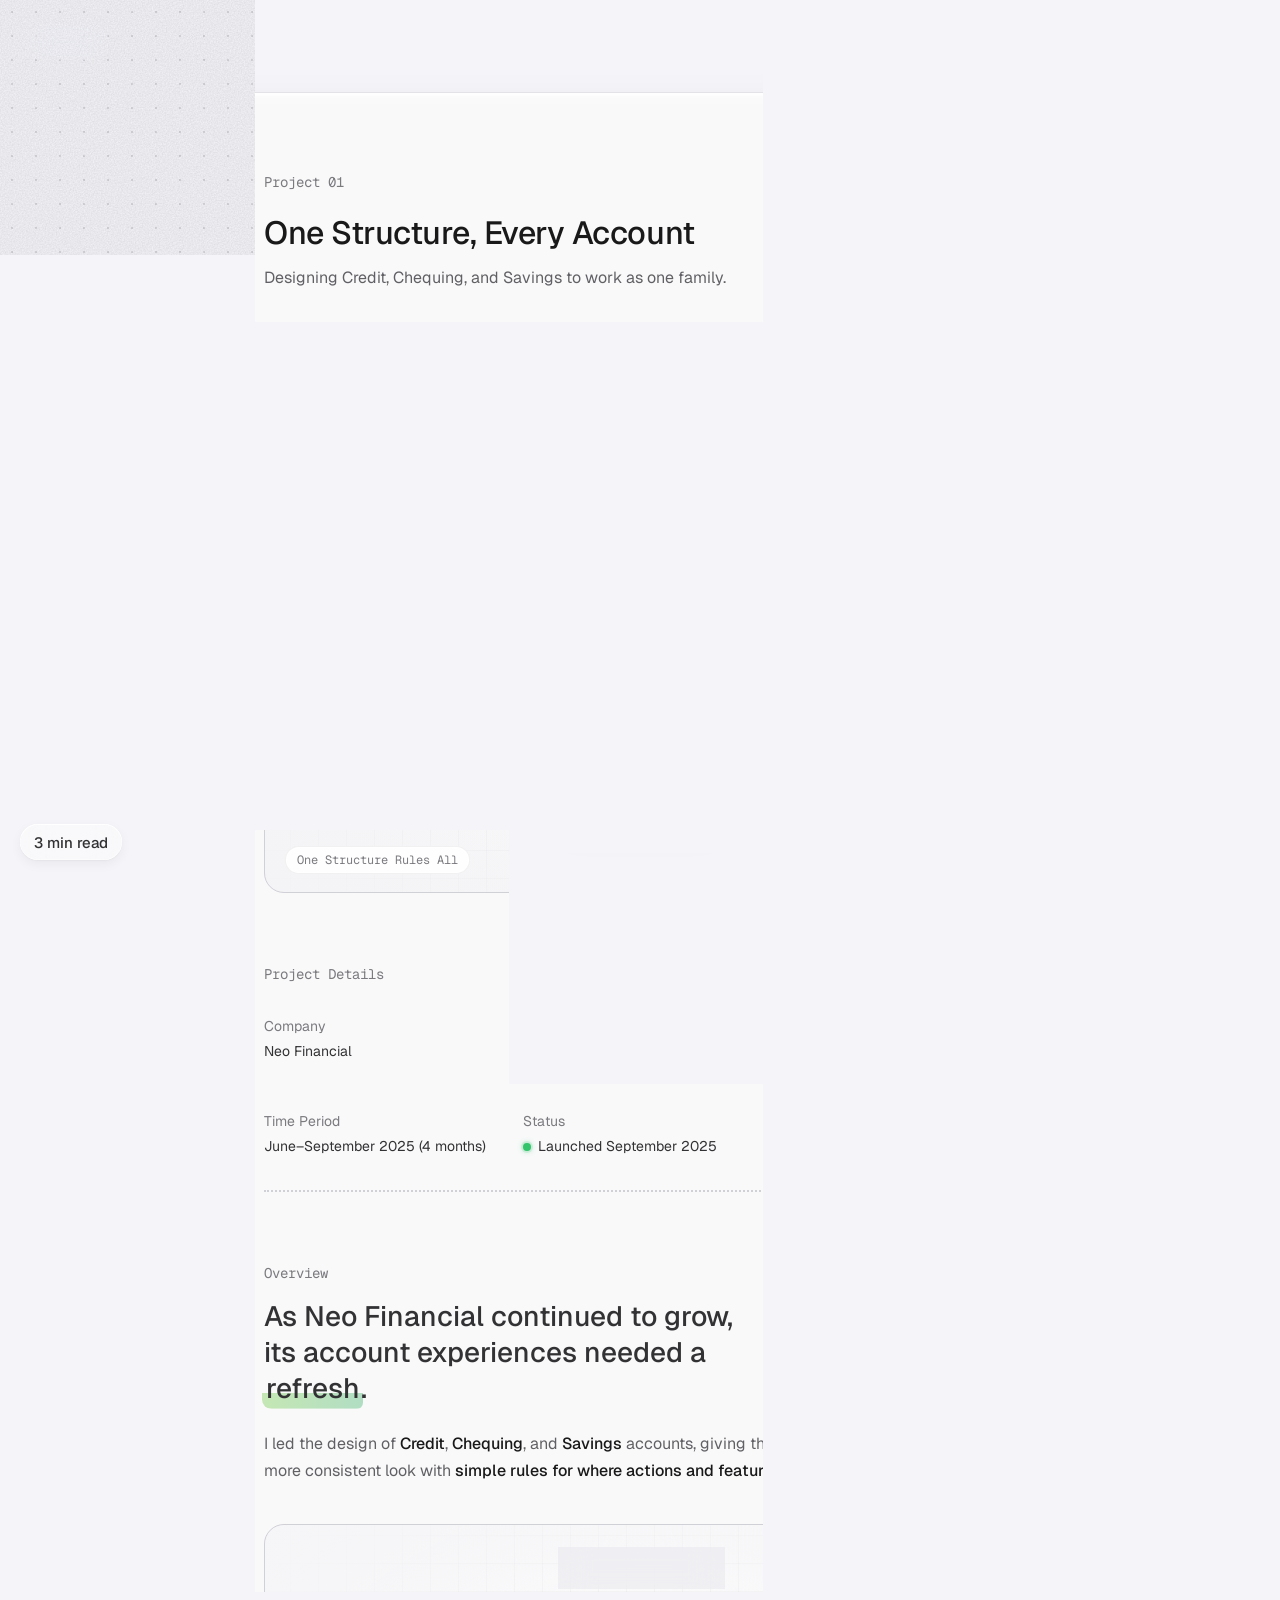
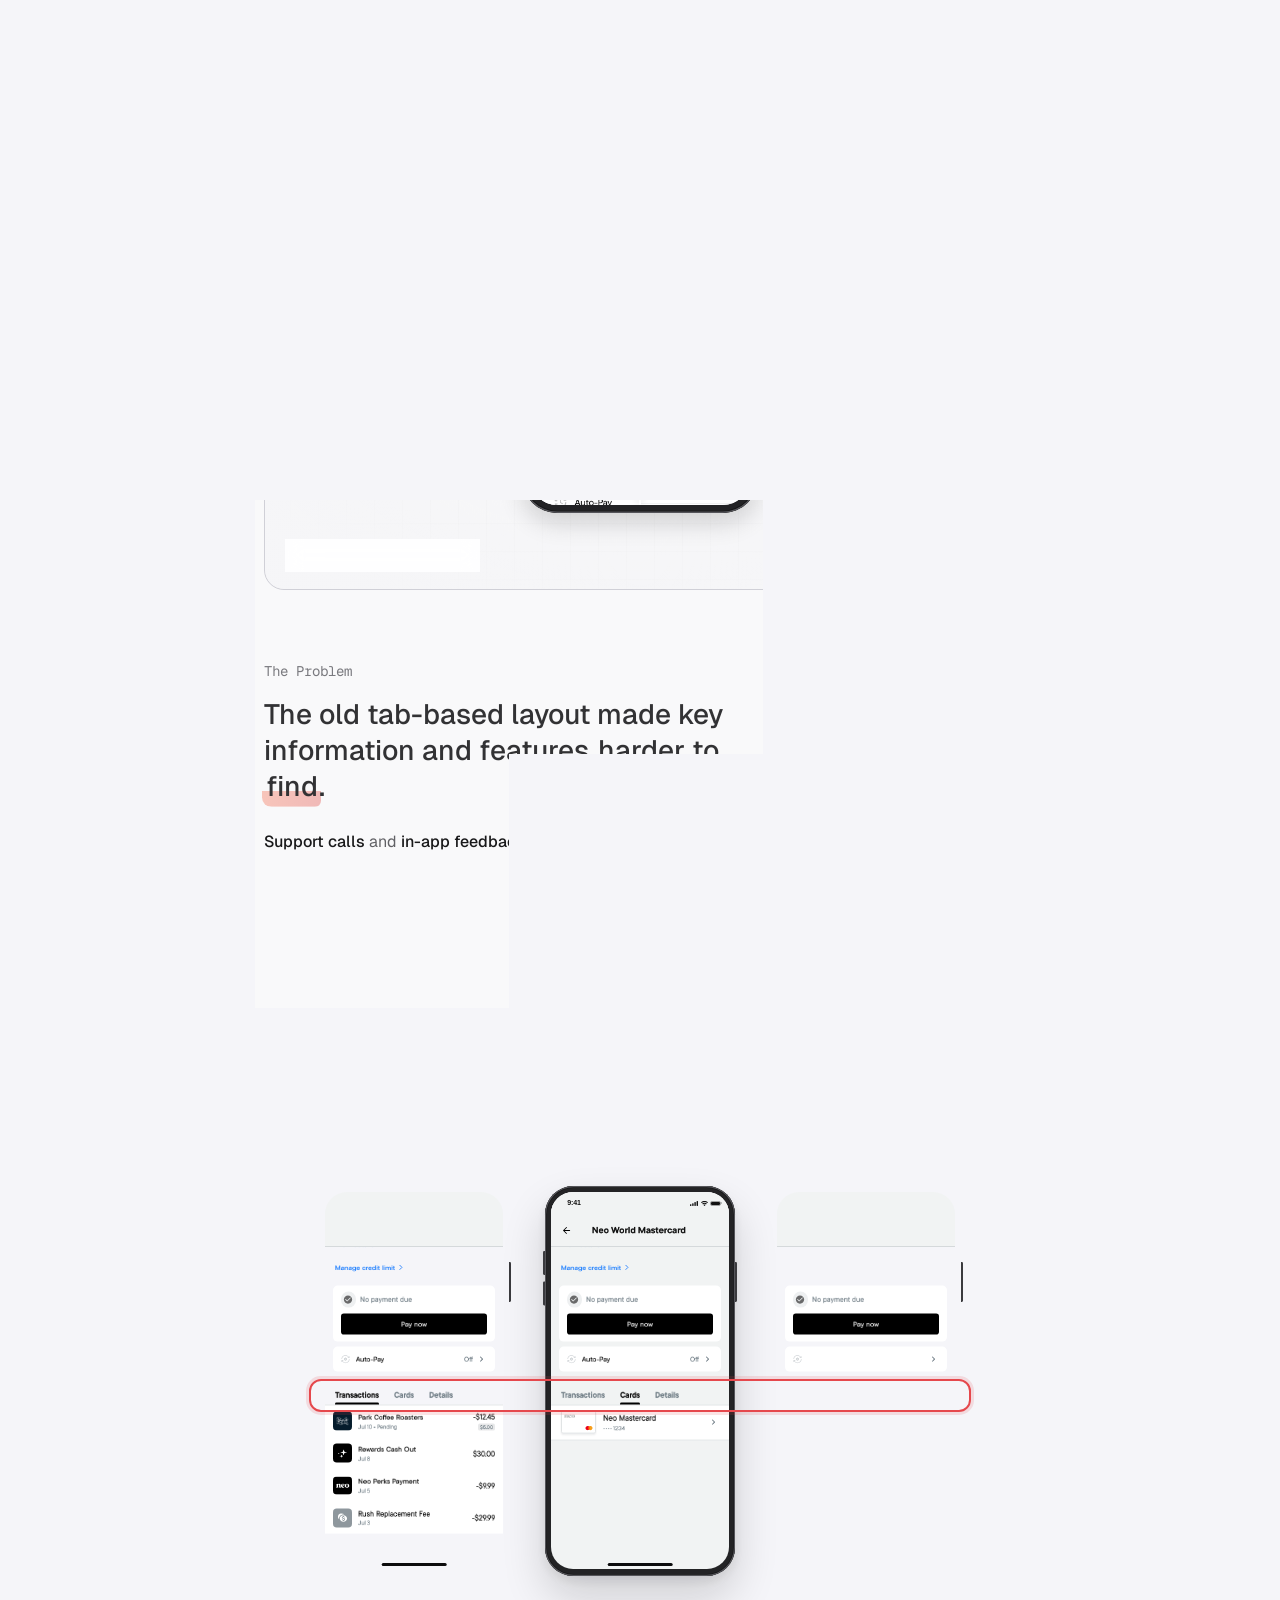
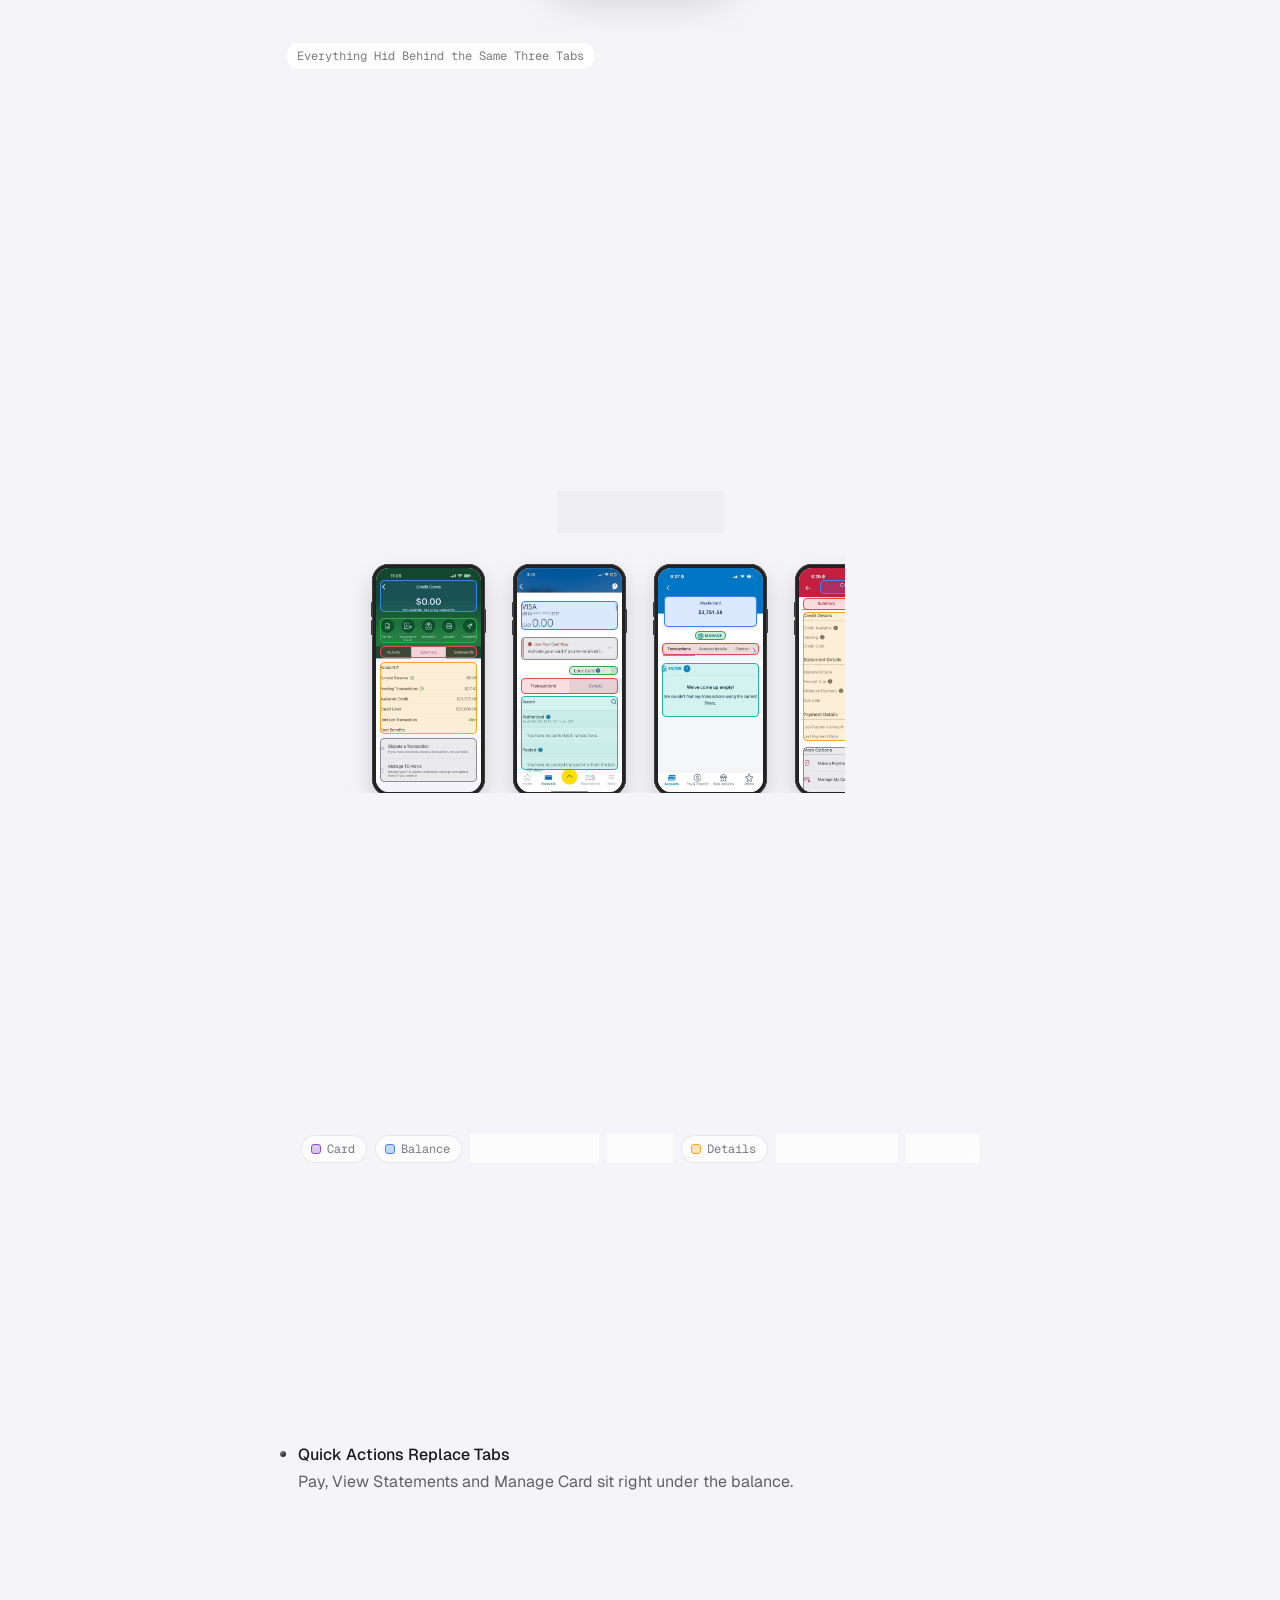
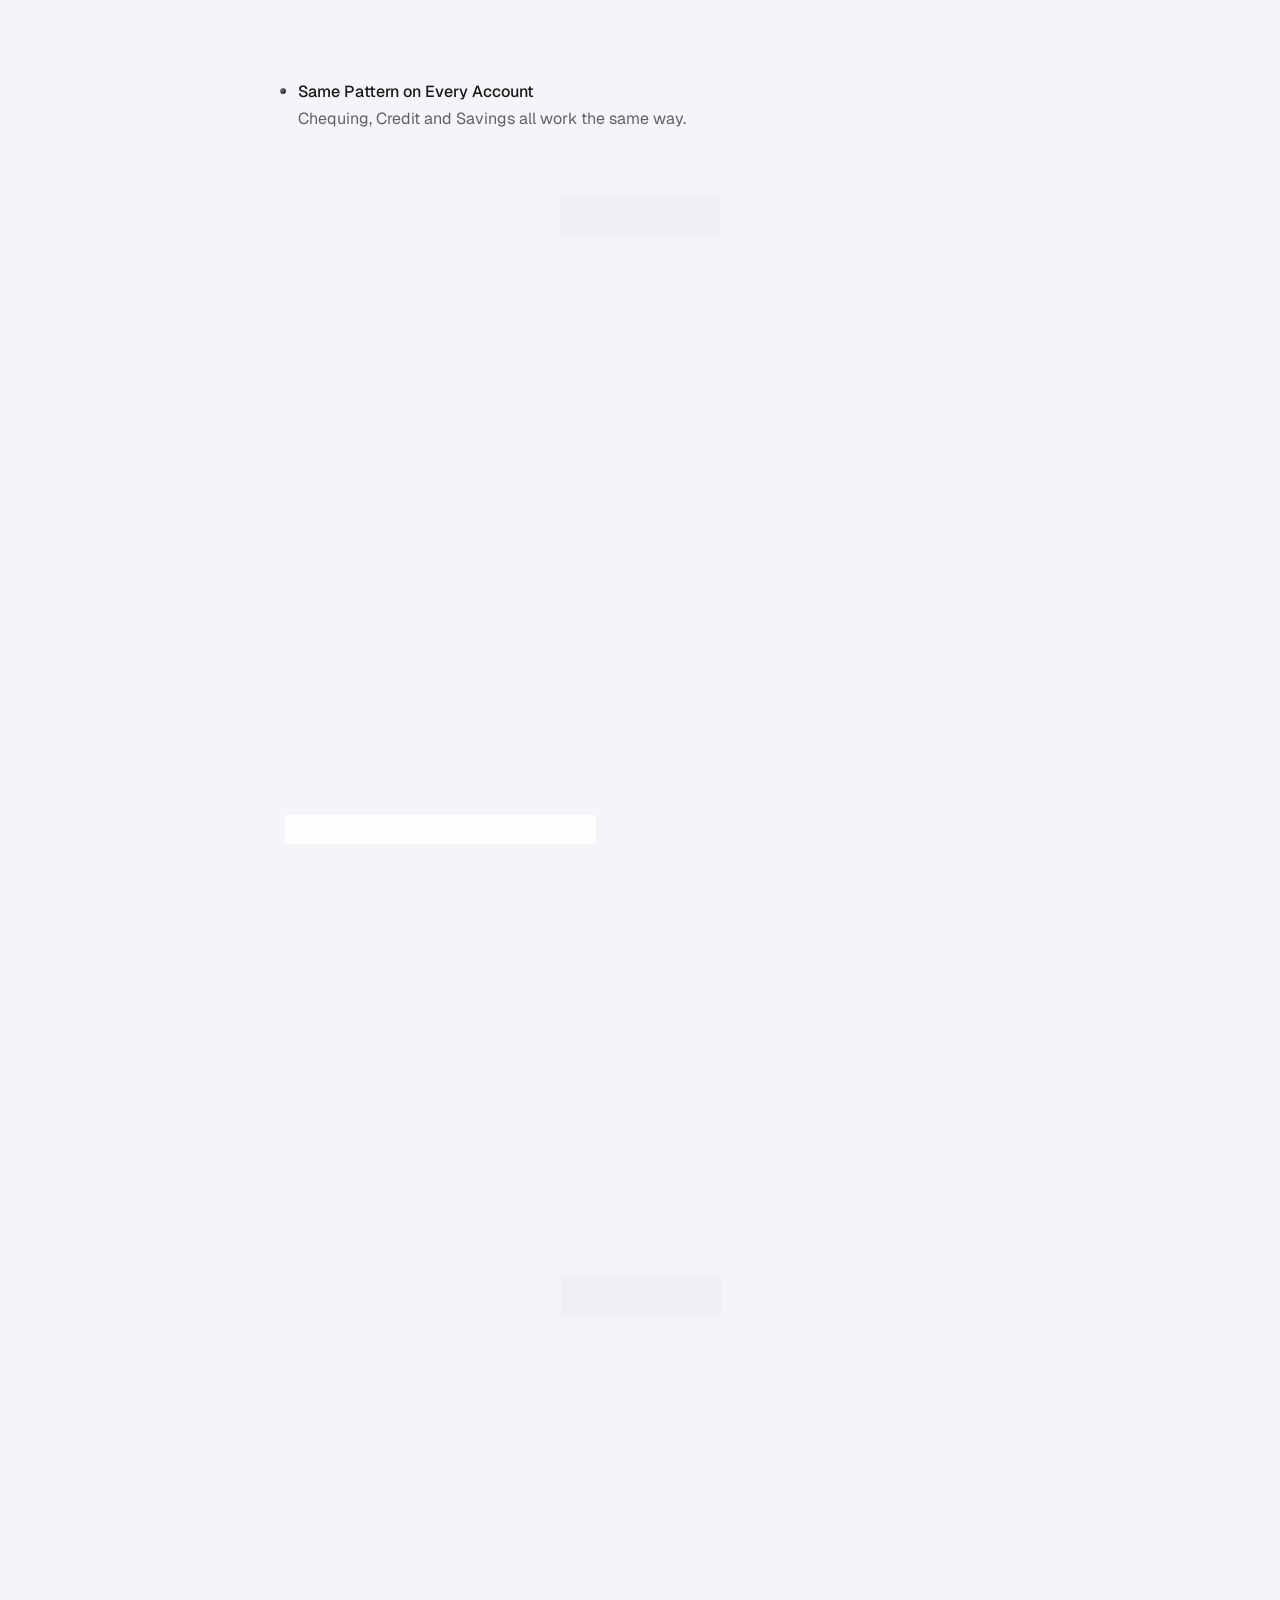
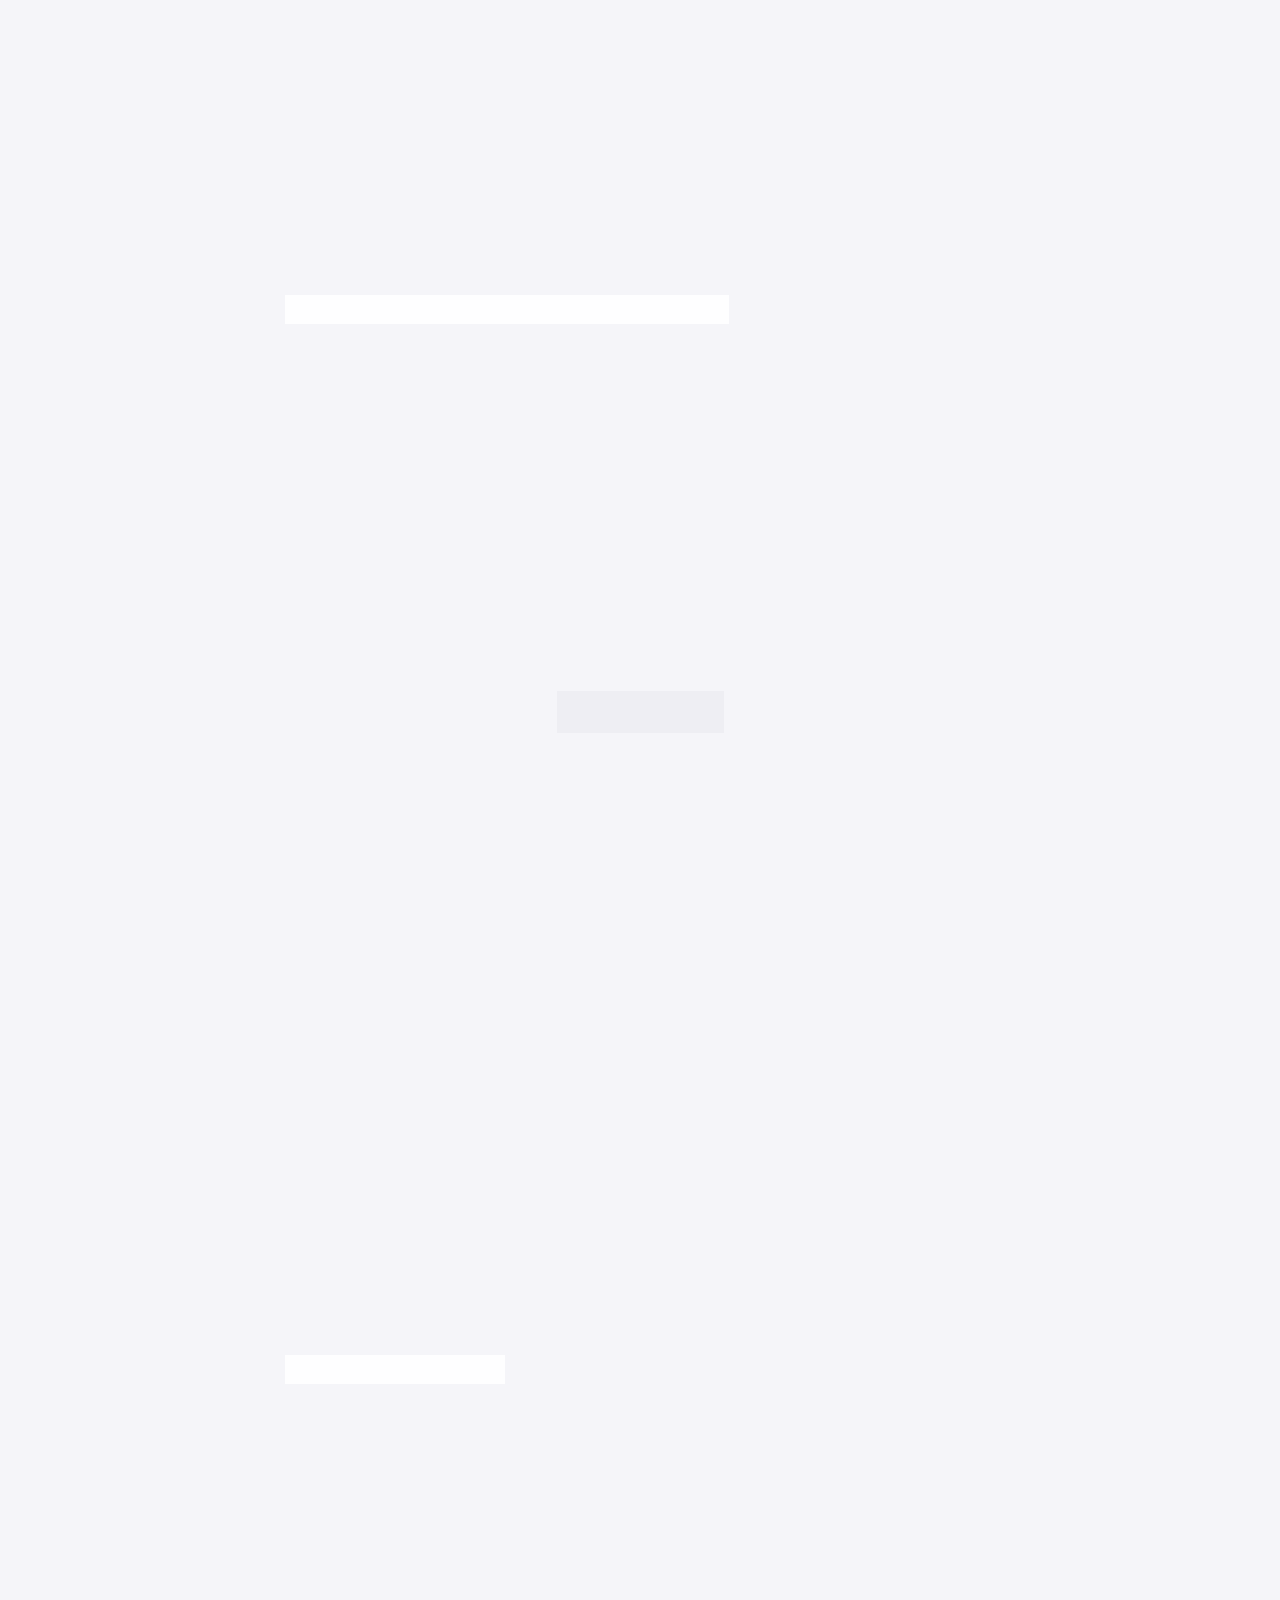
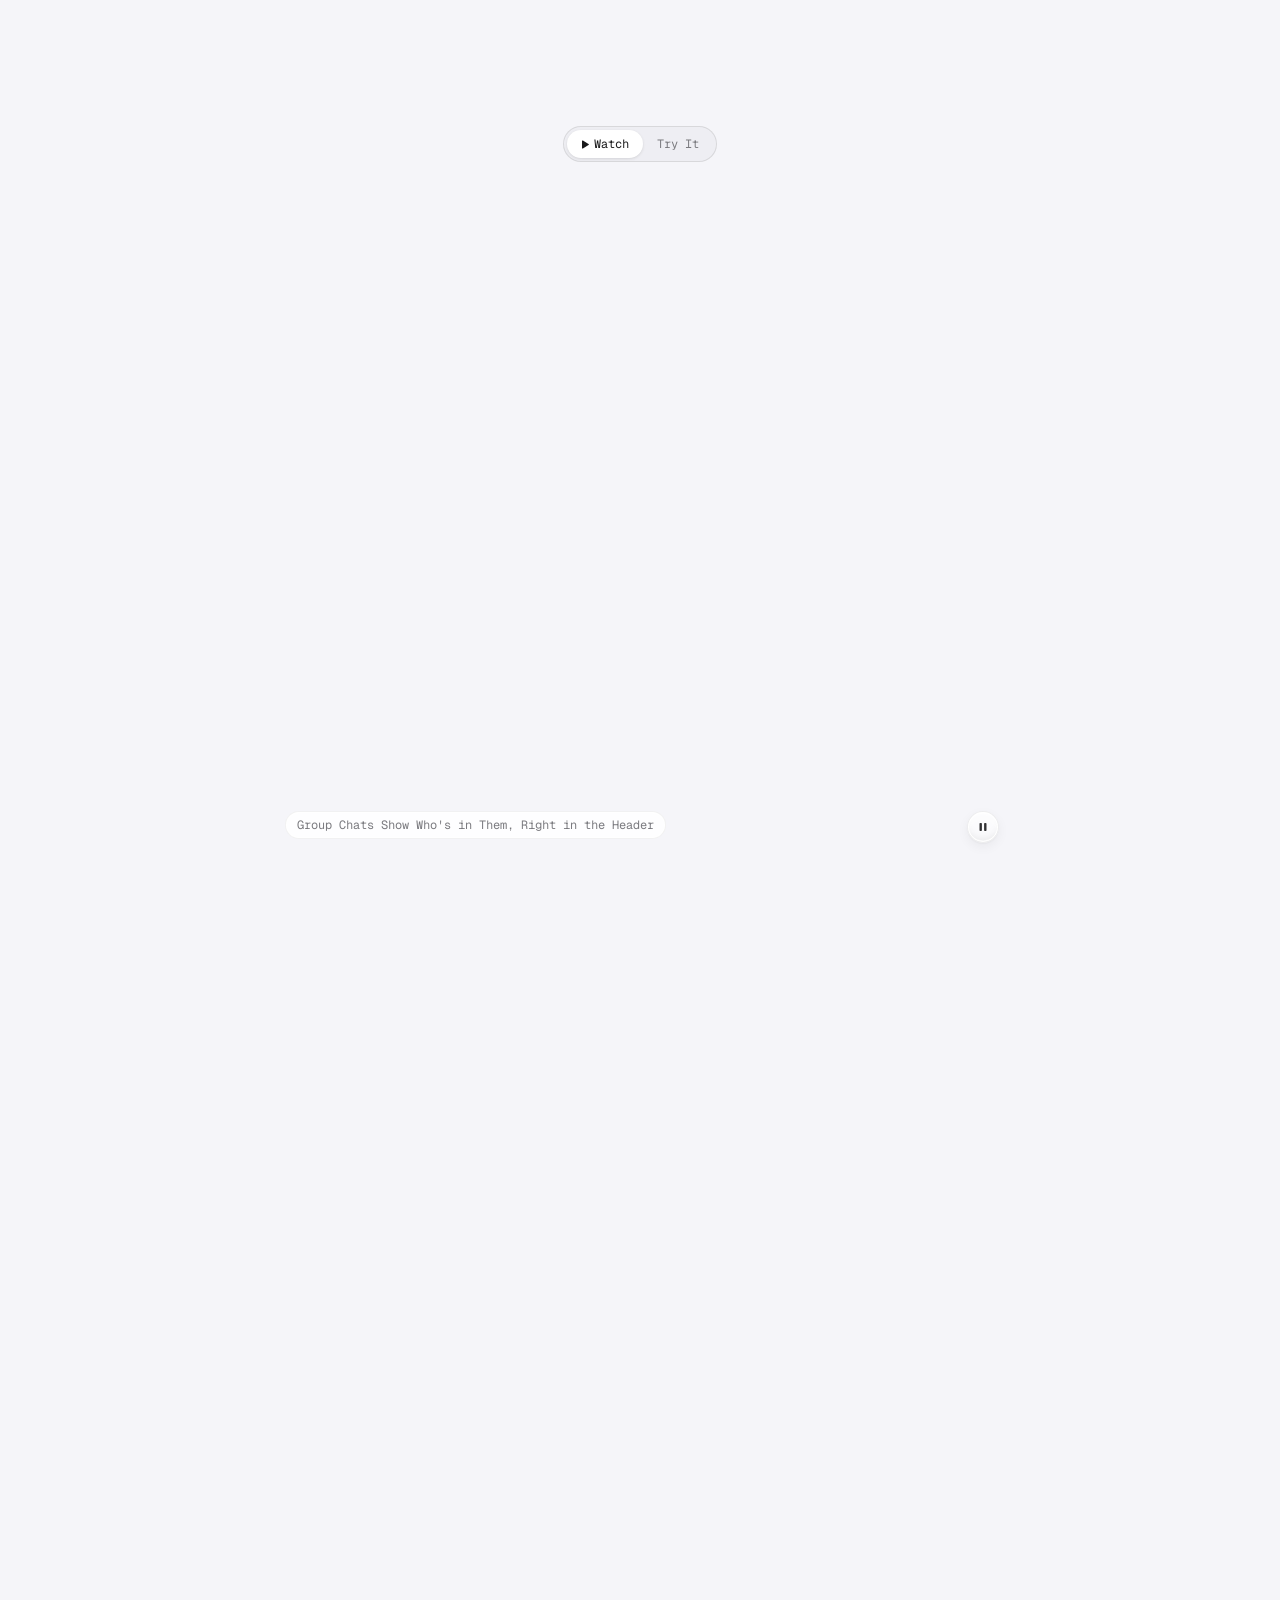
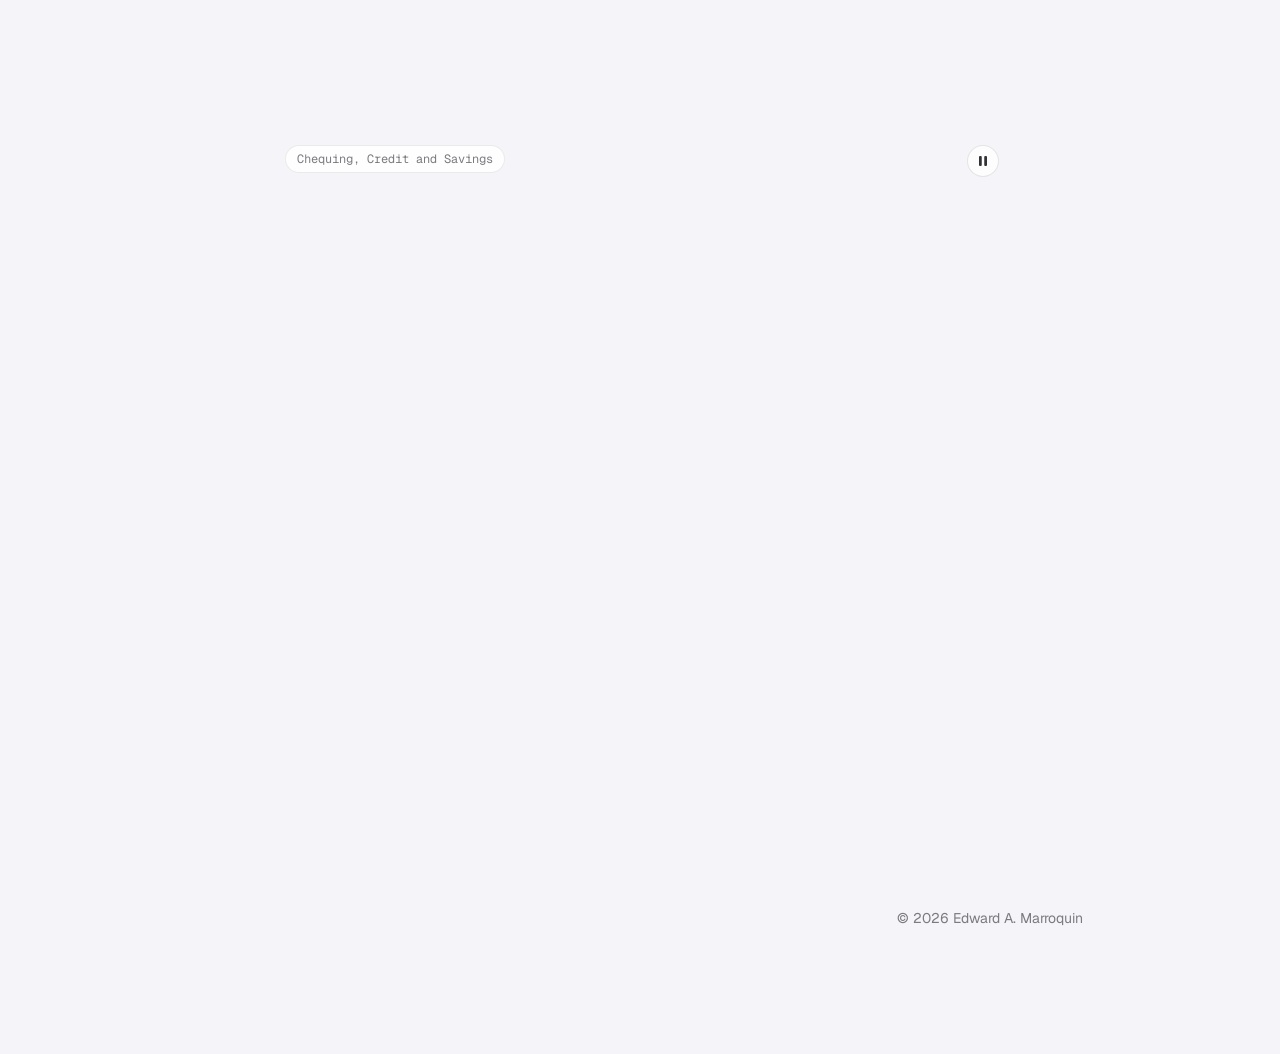
==== accounts-architecture.html @ c5e2dde6 ""Glow to the pixels"; smoother section 03 skeletons in Chrome and Safari - Resume statement: "bring " ====
<!DOCTYPE html>
<html lang="en" class="page-resume page-case">
<head>
  <meta charset="UTF-8">
  <meta name="viewport" content="width=device-width, initial-scale=1.0">
  <title>One Structure, Every Account | Edward A. Marroquin</title>
  <meta name="description" content="Designing Credit, Chequing, and Savings to work as one family.">
  <!-- Placeholder content: keep out of search results until the write-up is real -->
  <meta name="robots" content="noindex">
  <meta name="theme-color" content="#f9f9fa">
  <link rel="icon" href="favicon.svg" type="image/svg+xml">
  <link rel="icon" href="favicon-32.png" type="image/png" sizes="32x32">
  <link rel="apple-touch-icon" href="apple-touch-icon.png">
  <link rel="preconnect" href="https://fonts.googleapis.com">
  <link rel="preconnect" href="https://fonts.gstatic.com" crossorigin>
  <link href="https://fonts.googleapis.com/css2?family=Geist:wght@400;500;600;700&family=Geist+Mono:wght@400&display=swap" rel="stylesheet">
  <link rel="stylesheet" href="style.css?v=891">  <!-- bump the number after changing style.css so browsers load the new version -->
  <script src="page-transitions.js?v=54"></script>
  <!-- Hold the first paint until the page is parsed, so a page transition has the whole page to animate -->
  <link rel="expect" href="#page-end" blocking="render">
</head>
<body>

  <div class="dot-grid" aria-hidden="true"></div>

  <!-- Reading progress line across the top of the window (reading-progress.js) -->
  <div class="reading-progress" aria-hidden="true"></div>

  <!-- Progressive blur at the top of the window (see "Top blur" in style.css) -->
  <div class="top-blur" aria-hidden="true"><div></div><div></div><div></div><div></div></div>

  <a class="glass-button case-back" href="./#case-studies">Back</a>

  <!-- Contents: placeholder sections, a small list beside the paper (wide screens only) -->
  <nav class="page-toc" aria-label="On this page">
    <ul>
      <li><a href="#intro">Intro</a></li>
      <li><a href="#overview">Overview</a></li>
      <li><a href="#the-problem">Problem</a></li>
      <li><a href="#the-approach">Approach</a></li>
      <li><a href="#the-design">Design</a></li>
      <li><a href="#the-outcome">Outcome</a></li>
      <li><a href="#reflections">Reflections</a></li>
    </ul>
  </nav>

  <main class="resume-wrap">
    <div class="resume-frame">
      <div class="resume-shadow" aria-hidden="true"></div>
      <article class="resume" id="intro">
        <!-- Folded top-right corner; hovering it lifts the fold -->
        <span class="fold" aria-hidden="true"><span class="fold-flap"></span></span>
        <p class="case-page-eyebrow">Project 01</p>
        <h1 class="case-page-title">One Structure, Every Account</h1>
        <p class="case-page-desc">Designing Credit, Chequing, and Savings to work as one family.</p>


        <!-- Hero (hero-stack.js): the Credit account design head on
             (copied in from the showcase below), with two blueprints of the
             same screen fanning out to its left and right when the page
             opens (the drafting zones, measured from it, over a gradient grid). -->
        <div class="hero-stack case-hero" data-shot="images/accounts-hero.jpg" data-zones='{"settings":[59.99,315.02,39.99,39.99],"card":[123.98,19.99,334.97,36],"balance":[192.53,20.55,333.9,221.44],"actions":[461.96,20.55,333.9,93.48],"details":[603.43,20.55,333.9,160.73]}' role="img" aria-label="The Credit account design between two blueprints of its layout">
          <div class="hs-stage" aria-hidden="true">
            <div class="hs-layer case-anim" data-layer="0"><div class="case-anim-phone"><div class="phone-mock-body"><div class="phone-mock-screen"></div></div></div></div>
            <div class="hs-layer case-anim" data-layer="1"><div class="case-anim-phone"><div class="phone-mock-body"><div class="phone-mock-screen"></div></div></div></div>
            <div class="hs-layer case-anim is-credit" data-layer="2"><div class="case-anim-phone"><div class="phone-mock-body"><div class="phone-mock-screen"></div></div></div></div>
          </div>
          <p class="proto-hint">One Structure Rules All</p>
        </div>


        <!-- Project details, under the hero -->
        <section class="case-page-section" id="project-details">
          <h2 class="case-eyebrow">Project Details</h2>
          <dl class="case-details">
            <div>
              <dt>Company</dt>
              <dd>Neo Financial</dd>
            </div>
            <div>
              <dt>My Role</dt>
              <dd>Lead Designer</dd>
            </div>
            <div>
              <dt>Collaborators</dt>
              <dd>Head of Design, PM, Mobile Engineering</dd>
            </div>
            <div>
              <dt>Time Period</dt>
              <dd>June–September 2025 (4 months)</dd>
            </div>
            <div>
              <dt>Status</dt>
              <dd class="case-details-status"><span class="case-details-dot" aria-hidden="true"></span>Launched September 2025</dd>
            </div>
          </dl>
        </section>

        <!-- Outcomes, hidden for now (until the real numbers are in): remove
             "hidden" from the divider and the section to show them again -->
        <hr class="case-divider" hidden>

        <section class="case-page-section" id="outcomes" hidden>
          <h2 class="case-eyebrow">Outcomes</h2>
          <!-- Placeholder results: replace each XX with the real number -->
          <ul class="case-outcomes">
            <li>
              <p class="case-outcome-stat">+XX pts <svg width="22" height="22" viewBox="0 0 24 24" fill="none" aria-hidden="true"><path d="M12 20V4M5 11l7-7 7 7" stroke="currentColor" stroke-width="2" stroke-linecap="round" stroke-linejoin="round"/></svg></p>
              <p class="case-outcome-label">Improved NPS score after launch</p>
            </li>
            <li>
              <p class="case-outcome-stat">XX% <svg width="22" height="22" viewBox="0 0 24 24" fill="none" aria-hidden="true"><path d="M12 20V4M5 11l7-7 7 7" stroke="currentColor" stroke-width="2" stroke-linecap="round" stroke-linejoin="round"/></svg></p>
              <p class="case-outcome-label">Improved discoverability of features</p>
            </li>
            <li>
              <p class="case-outcome-stat">XX% <svg width="22" height="22" viewBox="0 0 24 24" fill="none" aria-hidden="true"><path d="M12 4v16M5 13l7 7 7-7" stroke="currentColor" stroke-width="2" stroke-linecap="round" stroke-linejoin="round"/></svg></p>
              <p class="case-outcome-label">Reduction of payment questions to support</p>
            </li>
          </ul>
        </section>

        <hr class="case-divider">

        <section class="case-page-section" id="overview">
          <p class="case-eyebrow">Overview</p>
          <h2>As Neo Financial continued to grow, its account experiences needed a <mark class="case-mark case-mark-green">refresh</mark>.</h2>
          <p>I led the design of <strong>Credit</strong>, <strong>Chequing</strong>, and <strong>Savings</strong> accounts, giving them a clearer, more consistent look with <strong>simple rules for where actions and features belong</strong>.</p>
        </section>

        <!-- Before/after: "Watch" wipes each account's old screen away to reveal the
             new one (compare-wipe.js); "Explore" is the slider with both phones -->
        <div class="compare-slider" data-mode="watch">
          <div class="compare-topbar">
            <div class="approach-toggle proto-mode" role="group" aria-label="Mode">
              <button type="button" class="approach-toggle-button" data-mode="watch" aria-pressed="true"><svg class="toggle-icon" width="8" height="9" viewBox="0 0 8 9" aria-hidden="true"><path d="M1 1.1v6.8a.6.6 0 0 0 .9.5l5.6-3.4a.6.6 0 0 0 0-1L1.9.6A.6.6 0 0 0 1 1.1Z" fill="currentColor"/></svg>Watch</button>
              <button type="button" class="approach-toggle-button" data-mode="explore" aria-pressed="false">Explore</button>
            </div>
            <span class="compare-topbar-divider" aria-hidden="true"></span>
            <div class="approach-toggle compare-accounts" role="group" aria-label="Account">
              <button type="button" class="approach-toggle-button" data-slide="0" aria-pressed="true">Credit</button>
              <button type="button" class="approach-toggle-button" data-slide="1" aria-pressed="false">Chequing</button>
              <button type="button" class="approach-toggle-button" data-slide="2" aria-pressed="false">Savings</button>
            </div>
          </div>
          <hr class="mode-divider">
          <div class="compare-watch" aria-hidden="true">
            <p class="compare-slide-title compare-watch-title">Credit Account</p>
            <div class="compare-wipe">
              <div class="phone-mock-body">
                <div class="phone-mock-screen">
                  <img class="compare-wipe-after" src="images/neo-credit-after.avif" width="1125" height="4968" alt="" loading="lazy">
                  <div class="compare-wipe-before"><img src="images/neo-credit-before.avif" width="1125" height="5739" alt="" loading="lazy"></div>
                  <span class="compare-wipe-line"><span class="compare-wipe-handle"><svg width="14" height="14" viewBox="0 0 14 14" fill="none" stroke="currentColor" stroke-width="1.5" stroke-linecap="round" stroke-linejoin="round"><path d="M5 3.5 1.5 7 5 10.5M9 3.5 12.5 7 9 10.5"/></svg></span></span>
                </div>
              </div>
            </div>
            <p class="proto-hint compare-watch-hint"></p>
          </div>
          <div class="compare-slider-track">
            <section class="compare-slide" aria-label="Credit Account, 1 of 3">
              <div class="compare-pair">
              <figure class="compare-mock">
                <div class="phone-mock">
                  <div class="phone-mock-body">
                    <div class="phone-mock-screen">
                      <div class="phone-mock-scroll">
                        <img src="images/neo-credit-before.avif" width="1125" height="5739" alt="The old Neo World Mastercard screen, with the balance and credit details first, then payment options and recent transactions" loading="lazy">
                      </div>
                      <div class="phone-mock-status" aria-hidden="true"><img src="images/neo-credit-before.avif" width="1125" height="5739" alt="" loading="lazy"></div>
                      <div class="phone-mock-buttons">
                        <button class="phone-mock-button" type="button" data-scroll="up" aria-label="Scroll the before credit account screen up"><svg width="14" height="14" viewBox="0 0 14 14" fill="none" stroke="currentColor" stroke-width="1.5" stroke-linecap="round" stroke-linejoin="round" aria-hidden="true"><path d="M7 11.5v-9M3.25 6.25 7 2.5l3.75 3.75"/></svg></button>
                        <button class="phone-mock-button" type="button" data-scroll="down" aria-label="Scroll the before credit account screen down"><svg width="14" height="14" viewBox="0 0 14 14" fill="none" stroke="currentColor" stroke-width="1.5" stroke-linecap="round" stroke-linejoin="round" aria-hidden="true"><path d="M7 2.5v9M3.25 7.75 7 11.5l3.75-3.75"/></svg></button>
                      </div>
                    </div>
                  </div>
                </div>
                <figcaption class="compare-label">Before</figcaption>
              </figure>
              <figure class="compare-mock">
                <div class="phone-mock">
                  <div class="phone-mock-body">
                    <div class="phone-mock-screen">
                      <div class="phone-mock-scroll">
                        <img src="images/neo-credit-after.avif" width="1125" height="4968" alt="The Neo World Mastercard screen design, with the card at the top, quick actions, a statement section, rewards and recent transactions" loading="lazy">
                      </div>
                      <div class="phone-mock-status" aria-hidden="true"><img src="images/neo-credit-after.avif" width="1125" height="4968" alt="" loading="lazy"></div>
                      <div class="phone-mock-buttons">
                        <button class="phone-mock-button" type="button" data-scroll="up" aria-label="Scroll the after credit account screen up"><svg width="14" height="14" viewBox="0 0 14 14" fill="none" stroke="currentColor" stroke-width="1.5" stroke-linecap="round" stroke-linejoin="round" aria-hidden="true"><path d="M7 11.5v-9M3.25 6.25 7 2.5l3.75 3.75"/></svg></button>
                        <button class="phone-mock-button" type="button" data-scroll="down" aria-label="Scroll the after credit account screen down"><svg width="14" height="14" viewBox="0 0 14 14" fill="none" stroke="currentColor" stroke-width="1.5" stroke-linecap="round" stroke-linejoin="round" aria-hidden="true"><path d="M7 2.5v9M3.25 7.75 7 11.5l3.75-3.75"/></svg></button>
                      </div>
                    </div>
                  </div>
                </div>
                <figcaption class="compare-label compare-label-after">After</figcaption>
              </figure>
              </div>
            </section>
            <section class="compare-slide" aria-label="Chequing Account, 2 of 3" inert>
              <div class="compare-pair">
              <figure class="compare-mock">
                <div class="phone-mock">
                  <div class="phone-mock-body">
                    <div class="phone-mock-screen">
                      <div class="phone-mock-scroll">
                        <img src="images/neo-chequing-before.avif" width="1125" height="5919" alt="The old My Chequing screen, with the balance, interest details, ways to move money and recent transactions" loading="lazy">
                      </div>
                      <div class="phone-mock-status" aria-hidden="true"><img src="images/neo-chequing-before.avif" width="1125" height="5919" alt="" loading="lazy"></div>
                      <div class="phone-mock-buttons">
                        <button class="phone-mock-button" type="button" data-scroll="up" aria-label="Scroll the before chequing account screen up"><svg width="14" height="14" viewBox="0 0 14 14" fill="none" stroke="currentColor" stroke-width="1.5" stroke-linecap="round" stroke-linejoin="round" aria-hidden="true"><path d="M7 11.5v-9M3.25 6.25 7 2.5l3.75 3.75"/></svg></button>
                        <button class="phone-mock-button" type="button" data-scroll="down" aria-label="Scroll the before chequing account screen down"><svg width="14" height="14" viewBox="0 0 14 14" fill="none" stroke="currentColor" stroke-width="1.5" stroke-linecap="round" stroke-linejoin="round" aria-hidden="true"><path d="M7 2.5v9M3.25 7.75 7 11.5l3.75-3.75"/></svg></button>
                      </div>
                    </div>
                  </div>
                </div>
                <figcaption class="compare-label">Before</figcaption>
              </figure>
              <figure class="compare-mock">
                <div class="phone-mock">
                  <div class="phone-mock-body">
                    <div class="phone-mock-screen">
                      <div class="phone-mock-scroll">
                        <img src="images/neo-chequing-after.avif" width="1125" height="4785" alt="The My Chequing screen design, with the card at the top, quick actions, an interest section and recent transactions" loading="lazy">
                      </div>
                      <div class="phone-mock-status" aria-hidden="true"><img src="images/neo-chequing-after.avif" width="1125" height="4785" alt="" loading="lazy"></div>
                      <div class="phone-mock-buttons">
                        <button class="phone-mock-button" type="button" data-scroll="up" aria-label="Scroll the after chequing account screen up"><svg width="14" height="14" viewBox="0 0 14 14" fill="none" stroke="currentColor" stroke-width="1.5" stroke-linecap="round" stroke-linejoin="round" aria-hidden="true"><path d="M7 11.5v-9M3.25 6.25 7 2.5l3.75 3.75"/></svg></button>
                        <button class="phone-mock-button" type="button" data-scroll="down" aria-label="Scroll the after chequing account screen down"><svg width="14" height="14" viewBox="0 0 14 14" fill="none" stroke="currentColor" stroke-width="1.5" stroke-linecap="round" stroke-linejoin="round" aria-hidden="true"><path d="M7 2.5v9M3.25 7.75 7 11.5l3.75-3.75"/></svg></button>
                      </div>
                    </div>
                  </div>
                </div>
                <figcaption class="compare-label compare-label-after">After</figcaption>
              </figure>
              </div>
            </section>
            <section class="compare-slide" aria-label="Savings Account, 3 of 3" inert>
              <div class="compare-pair">
              <figure class="compare-mock">
                <div class="phone-mock">
                  <div class="phone-mock-body">
                    <div class="phone-mock-screen">
                      <div class="phone-mock-scroll">
                        <img src="images/neo-savings-before.avif" width="1125" height="3525" alt="The old Hawaii Trip savings screen, with the balance, interest details, ways to move money, goal progress and recent transactions" loading="lazy">
                      </div>
                      <div class="phone-mock-status" aria-hidden="true"><img src="images/neo-savings-before.avif" width="1125" height="3525" alt="" loading="lazy"></div>
                      <div class="phone-mock-buttons">
                        <button class="phone-mock-button" type="button" data-scroll="up" aria-label="Scroll the before high-interest savings account screen up"><svg width="14" height="14" viewBox="0 0 14 14" fill="none" stroke="currentColor" stroke-width="1.5" stroke-linecap="round" stroke-linejoin="round" aria-hidden="true"><path d="M7 11.5v-9M3.25 6.25 7 2.5l3.75 3.75"/></svg></button>
                        <button class="phone-mock-button" type="button" data-scroll="down" aria-label="Scroll the before high-interest savings account screen down"><svg width="14" height="14" viewBox="0 0 14 14" fill="none" stroke="currentColor" stroke-width="1.5" stroke-linecap="round" stroke-linejoin="round" aria-hidden="true"><path d="M7 2.5v9M3.25 7.75 7 11.5l3.75-3.75"/></svg></button>
                      </div>
                    </div>
                  </div>
                </div>
                <figcaption class="compare-label">Before</figcaption>
              </figure>
              <figure class="compare-mock">
                <div class="phone-mock">
                  <div class="phone-mock-body">
                    <div class="phone-mock-screen">
                      <div class="phone-mock-scroll">
                        <img src="images/neo-savings-after.avif" width="1125" height="5298" alt="The Hawaii Trip savings screen design, with quick actions, goal progress, an interest section and recent transactions" loading="lazy">
                      </div>
                      <div class="phone-mock-status" aria-hidden="true"><img src="images/neo-savings-after.avif" width="1125" height="5298" alt="" loading="lazy"></div>
                      <div class="phone-mock-buttons">
                        <button class="phone-mock-button" type="button" data-scroll="up" aria-label="Scroll the after high-interest savings account screen up"><svg width="14" height="14" viewBox="0 0 14 14" fill="none" stroke="currentColor" stroke-width="1.5" stroke-linecap="round" stroke-linejoin="round" aria-hidden="true"><path d="M7 11.5v-9M3.25 6.25 7 2.5l3.75 3.75"/></svg></button>
                        <button class="phone-mock-button" type="button" data-scroll="down" aria-label="Scroll the after high-interest savings account screen down"><svg width="14" height="14" viewBox="0 0 14 14" fill="none" stroke="currentColor" stroke-width="1.5" stroke-linecap="round" stroke-linejoin="round" aria-hidden="true"><path d="M7 2.5v9M3.25 7.75 7 11.5l3.75-3.75"/></svg></button>
                      </div>
                    </div>
                  </div>
                </div>
                <figcaption class="compare-label compare-label-after">After</figcaption>
              </figure>
              </div>
            </section>
          </div>
          <p class="proto-hint compare-watch-hint compare-explore-hint" aria-hidden="true">Credit Account</p>
        </div>

        <section class="case-page-section" id="the-problem">
          <p class="case-eyebrow">The Problem</p>
          <h2>The old tab-based layout made key information and features <mark class="case-mark case-mark-red">harder to find</mark>.</h2>
          <p><mark class="case-mark case-mark-red">Support calls</mark> and <mark class="case-mark case-mark-red">in-app feedback</mark> kept pointing to the same issues:</p>
          <ul class="case-list-bullets">
            <li><strong>Card management</strong> was hard to find across chequing and credit accounts.</li>
            <li><strong>Credit statements</strong> were difficult to locate, leading to customer support calls.</li>
            <li><strong>Outstanding balances</strong> weren't always clear, leaving credit customers unsure of how much they owed.</li>
            <li><strong>Upcoming features had no home.</strong> Features like joint chequing had no clear place in the old structure.</li>
          </ul>
        </section>

        <!-- The Problem: the old Credit account three times, once per tab.
             Everything past the balance (transactions, the card, statements
             and settings) sat behind the same row of tabs, outlined in red.
             Built in HTML from the old screens. -->
        <div class="problem-tabs" role="img" aria-label="The old Credit account on each of its three tabs: Transactions, Cards and Details. The card, statements and account settings all sat behind the same row of tabs.">
          <div class="pt-row" aria-hidden="true">
              <div class="ob-phone"><div class="phone-mock-body"><div class="phone-mock-screen"><div class="ob-app"><div class="na-header ob-header oc-header"><div class="na-status"><span class="na-time">9:41</span><img class="na-cellular" src="images/neo-ui/cellular.svg" width="17" height="11" alt="" loading="lazy" decoding="async"><img class="na-wifi" src="images/neo-ui/wifi.svg" width="15" height="11" alt="" loading="lazy" decoding="async"><span class="na-battery"><span></span><img src="images/neo-ui/battery-cap.svg" width="1.33" height="4" alt="" loading="lazy" decoding="async"></span></div><div class="ob-nav"><img src="images/neo-ui/old-back.svg" width="24" height="24" alt="" loading="lazy" decoding="async"><span class="ob-title"><b class="oc-title"><span class="tw-run"><span class="tw" style="--w: 1.8501; --h: 1.2998; --x: 0.0000; --y: 0.0000"><i>Neo</i></span> <span class="tw" style="--w: 2.6421; --h: 1.2998; --x: 1.9531; --y: 0.0000"><i>World</i></span> <span class="tw" style="--w: 5.0581; --h: 1.2998; --x: 4.7031; --y: 0.0000"><i>Mastercard</i></span></span><sup><span class="tw-run"><span class="tw" style="--w: 0.3945; --h: 0.0000; --x: 9.8594; --y: 0.0000"><i>®</i></span></span></sup></b></span></div></div><div class="oc-main"><div class="ob-balance oc-balance"><p class="ob-label"><span class="tw-run"><span class="tw" style="--w: 3.3521; --h: 1.2500; --x: 10.3594; --y: 0.0000"><i>Current</i></span> <span class="tw" style="--w: 3.4702; --h: 1.2500; --x: 13.8125; --y: 0.0000"><i>balance</i></span></span></p><div class="ob-amount"><b><span class="tw-run"><span class="tw" style="--w: 4.0681; --h: 1.2632; --x: 17.3906; --y: 0.0000"><i>$1,234.56</i></span></span></b><span class="ob-eye"><img src="images/neo-ui/old-hide.svg" width="20" height="20" alt="" loading="lazy" decoding="async"></span></div><p class="ob-details"><span class="tw-run"><span class="tw" style="--w: 2.0720; --h: 1.2500; --x: 21.5625; --y: 0.0000"><i>View</i></span> <span class="tw" style="--w: 2.8562; --h: 1.2500; --x: 23.7344; --y: 0.0000"><i>details</i></span></span><img src="images/neo-ui/old-chevron-down.svg" width="20" height="20" alt="" loading="lazy" decoding="async"></p></div><p class="oc-link"><span class="tw-run"><span class="tw" style="--w: 3.5332; --h: 1.2500; --x: 26.6875; --y: 0.0000"><i>Manage</i></span> <span class="tw" style="--w: 2.5422; --h: 1.2500; --x: 30.3281; --y: 0.0000"><i>credit</i></span> <span class="tw" style="--w: 1.8201; --h: 1.2500; --x: 32.9688; --y: 0.0000"><i>limit</i></span></span><svg width="16" height="16" viewBox="0 0 16 16" fill="none" aria-hidden="true"><path d="m6 3.5 4.5 4.5L6 12.5" stroke="currentColor" stroke-width="1.6" stroke-linecap="round" stroke-linejoin="round"></path></svg></p><div class="oc-tile oc-pay"><p class="oc-status"><span class="oc-check"><img src="images/neo-ui/check-circle.svg" width="20" height="20" alt="" loading="lazy" decoding="async"></span><span class="tw-run"><span class="tw" style="--w: 1.2581; --h: 1.2500; --x: 34.8906; --y: 0.0000"><i>No</i></span> <span class="tw" style="--w: 3.7871; --h: 1.2500; --x: 36.2500; --y: 0.0000"><i>payment</i></span> <span class="tw" style="--w: 1.6982; --h: 1.2500; --x: 40.1406; --y: 0.0000"><i>due</i></span></span></p><span class="oc-button"><span class="tw-run"><span class="tw" style="--w: 1.5242; --h: 1.3333; --x: 41.9375; --y: 0.0000"><i>Pay</i></span> <span class="tw" style="--w: 1.8120; --h: 1.3333; --x: 43.5625; --y: 0.0000"><i>now</i></span></span></span></div><div class="oc-tile oc-line"><span class="oc-icon-label"><img src="images/neo-ui/autopay.svg" width="20" height="20" alt="" loading="lazy" decoding="async"><span class="tw-run"><span class="tw" style="--w: 3.9822; --h: 1.3333; --x: 45.4688; --y: 0.0000"><i>Auto-Pay</i></span></span></span><span class="oc-off"><span class="tw-run"><span class="tw" style="--w: 1.3220; --h: 1.3333; --x: 0.0000; --y: 1.4375"><i>Off</i></span></span><img class="ob-chev" src="images/neo-ui/chevron-right.svg" width="24" height="24" alt="" loading="lazy" decoding="async"></span></div></div><div class="ob-tabs"><span class="ob-tab is-on"><span class="tw-run"><span class="tw" style="--w: 5.7952; --h: 1.2500; --x: 1.4219; --y: 1.4375"><i>Transactions</i></span></span></span><span class="ob-tab"><span class="tw-run"><span class="tw" style="--w: 2.6660; --h: 1.2500; --x: 7.3125; --y: 1.4375"><i>Cards</i></span></span></span><span class="ob-tab"><span class="tw-run"><span class="tw" style="--w: 3.1211; --h: 1.2500; --x: 10.0781; --y: 1.4375"><i>Details</i></span></span></span></div><div class="ob-panel oc-list"><div class="oc-tx"><img class="oc-avatar" src="images/neo-ui/merchant-park.png" width="40" height="40" alt="" loading="lazy" decoding="async"><span class="oc-tx-text"><b><span class="tw-run"><span class="tw" style="--w: 1.8652; --h: 1.3333; --x: 13.2969; --y: 1.4375"><i>Park</i></span> <span class="tw" style="--w: 2.9160; --h: 1.3333; --x: 15.2656; --y: 1.4375"><i>Coffee</i></span> <span class="tw" style="--w: 3.7202; --h: 1.3333; --x: 18.2813; --y: 1.4375"><i>Roasters</i></span></span></b><small><span class="tw-run"><span class="tw" style="--w: 1.3191; --h: 1.3333; --x: 22.1094; --y: 1.4375"><i>Jul</i></span> <span class="tw" style="--w: 0.9502; --h: 1.3333; --x: 23.5313; --y: 1.4375"><i>10</i></span> <span class="tw" style="--w: 0.4011; --h: 1.3333; --x: 24.5781; --y: 1.4375"><i>•</i></span> <span class="tw" style="--w: 3.6062; --h: 1.3333; --x: 25.0781; --y: 1.4375"><i>Pending</i></span></span></small></span><span class="oc-tx-amount"><span class="tw-run"><span class="tw" style="--w: 3.1040; --h: 1.3333; --x: 28.7813; --y: 1.4375"><i>-$12.45</i></span></span><small class="oc-chip"><span class="tw-run"><span class="tw" style="--w: 2.5081; --h: 1.4543; --x: 31.9844; --y: 1.4375"><i>$5.00</i></span></span></small></span></div><div class="oc-tx"><span class="oc-avatar is-dark"><img src="images/neo-ui/category-cashback.svg" width="24" height="24" alt="" loading="lazy" decoding="async"></span><span class="oc-tx-text"><b><span class="tw-run"><span class="tw" style="--w: 3.6631; --h: 1.3333; --x: 34.5938; --y: 1.4375"><i>Rewards</i></span> <span class="tw" style="--w: 2.2231; --h: 1.3333; --x: 38.3594; --y: 1.4375"><i>Cash</i></span> <span class="tw" style="--w: 1.6421; --h: 1.3333; --x: 40.6875; --y: 1.4375"><i>Out</i></span></span></b><small><span class="tw-run"><span class="tw" style="--w: 1.3191; --h: 1.3333; --x: 22.1094; --y: 1.4375"><i>Jul</i></span> <span class="tw" style="--w: 0.5662; --h: 1.3333; --x: 42.4375; --y: 1.4375"><i>8</i></span></span></small></span><span class="oc-tx-amount"><span class="tw-run"><span class="tw" style="--w: 3.0742; --h: 1.3333; --x: 43.1094; --y: 1.4375"><i>$30.00</i></span></span></span></div><div class="oc-tx"><img class="oc-avatar" src="images/neo-ui/merchant-perks.png" width="40" height="40" alt="" loading="lazy" decoding="async"><span class="oc-tx-text"><b><span class="tw-run"><span class="tw" style="--w: 1.8062; --h: 1.3333; --x: 46.2813; --y: 1.4375"><i>Neo</i></span> <span class="tw" style="--w: 2.3401; --h: 1.3333; --x: 0.0000; --y: 3.0000"><i>Perks</i></span> <span class="tw" style="--w: 3.7681; --h: 1.3333; --x: 2.4375; --y: 3.0000"><i>Payment</i></span></span></b><small><span class="tw-run"><span class="tw" style="--w: 1.3191; --h: 1.3333; --x: 22.1094; --y: 1.4375"><i>Jul</i></span> <span class="tw" style="--w: 0.5581; --h: 1.3333; --x: 6.3125; --y: 3.0000"><i>5</i></span></span></small></span><span class="oc-tx-amount"><span class="tw-run"><span class="tw" style="--w: 2.7351; --h: 1.3333; --x: 6.9688; --y: 3.0000"><i>-$9.99</i></span></span></span></div><div class="oc-tx"><span class="oc-avatar is-grey"><img src="images/neo-ui/category-fees.svg" width="24" height="24" alt="" loading="lazy" decoding="async"></span><span class="oc-tx-text"><b><span class="tw-run"><span class="tw" style="--w: 2.1770; --h: 1.3333; --x: 9.8125; --y: 3.0000"><i>Rush</i></span> <span class="tw" style="--w: 5.7922; --h: 1.3333; --x: 12.0938; --y: 3.0000"><i>Replacement</i></span> <span class="tw" style="--w: 1.6182; --h: 1.3333; --x: 17.9844; --y: 3.0000"><i>Fee</i></span></span></b><small><span class="tw-run"><span class="tw" style="--w: 1.3191; --h: 1.3333; --x: 22.1094; --y: 1.4375"><i>Jul</i></span> <span class="tw" style="--w: 0.5391; --h: 1.3333; --x: 19.7031; --y: 3.0000"><i>3</i></span></span></small></span><span class="oc-tx-amount"><span class="tw-run"><span class="tw" style="--w: 3.2690; --h: 1.3333; --x: 20.3438; --y: 3.0000"><i>-$29.99</i></span></span></span></div></div></div></div></div></div>
              <div class="ob-phone"><div class="phone-mock-body"><div class="phone-mock-screen"><div class="ob-app"><div class="na-header ob-header oc-header"><div class="na-status"><span class="na-time">9:41</span><img class="na-cellular" src="images/neo-ui/cellular.svg" width="17" height="11" alt="" loading="lazy" decoding="async"><img class="na-wifi" src="images/neo-ui/wifi.svg" width="15" height="11" alt="" loading="lazy" decoding="async"><span class="na-battery"><span></span><img src="images/neo-ui/battery-cap.svg" width="1.33" height="4" alt="" loading="lazy" decoding="async"></span></div><div class="ob-nav"><img src="images/neo-ui/old-back.svg" width="24" height="24" alt="" loading="lazy" decoding="async"><span class="ob-title"><b class="oc-title"><span class="tw-run"><span class="tw" style="--w: 1.8501; --h: 1.2998; --x: 0.0000; --y: 0.0000"><i>Neo</i></span> <span class="tw" style="--w: 2.6421; --h: 1.2998; --x: 1.9531; --y: 0.0000"><i>World</i></span> <span class="tw" style="--w: 5.0581; --h: 1.2998; --x: 4.7031; --y: 0.0000"><i>Mastercard</i></span></span><sup><span class="tw-run"><span class="tw" style="--w: 0.3945; --h: 0.0000; --x: 9.8594; --y: 0.0000"><i>®</i></span></span></sup></b></span></div></div><div class="oc-main"><div class="ob-balance oc-balance"><p class="ob-label"><span class="tw-run"><span class="tw" style="--w: 3.3521; --h: 1.2500; --x: 10.3594; --y: 0.0000"><i>Current</i></span> <span class="tw" style="--w: 3.4702; --h: 1.2500; --x: 13.8125; --y: 0.0000"><i>balance</i></span></span></p><div class="ob-amount"><b><span class="tw-run"><span class="tw" style="--w: 4.0681; --h: 1.2632; --x: 17.3906; --y: 0.0000"><i>$1,234.56</i></span></span></b><span class="ob-eye"><img src="images/neo-ui/old-hide.svg" width="20" height="20" alt="" loading="lazy" decoding="async"></span></div><p class="ob-details"><span class="tw-run"><span class="tw" style="--w: 2.0720; --h: 1.2500; --x: 21.5625; --y: 0.0000"><i>View</i></span> <span class="tw" style="--w: 2.8562; --h: 1.2500; --x: 23.7344; --y: 0.0000"><i>details</i></span></span><img src="images/neo-ui/old-chevron-down.svg" width="20" height="20" alt="" loading="lazy" decoding="async"></p></div><p class="oc-link"><span class="tw-run"><span class="tw" style="--w: 3.5332; --h: 1.2500; --x: 26.6875; --y: 0.0000"><i>Manage</i></span> <span class="tw" style="--w: 2.5422; --h: 1.2500; --x: 30.3281; --y: 0.0000"><i>credit</i></span> <span class="tw" style="--w: 1.8201; --h: 1.2500; --x: 32.9688; --y: 0.0000"><i>limit</i></span></span><svg width="16" height="16" viewBox="0 0 16 16" fill="none" aria-hidden="true"><path d="m6 3.5 4.5 4.5L6 12.5" stroke="currentColor" stroke-width="1.6" stroke-linecap="round" stroke-linejoin="round"></path></svg></p><div class="oc-tile oc-pay"><p class="oc-status"><span class="oc-check"><img src="images/neo-ui/check-circle.svg" width="20" height="20" alt="" loading="lazy" decoding="async"></span><span class="tw-run"><span class="tw" style="--w: 1.2581; --h: 1.2500; --x: 34.8906; --y: 0.0000"><i>No</i></span> <span class="tw" style="--w: 3.7871; --h: 1.2500; --x: 36.2500; --y: 0.0000"><i>payment</i></span> <span class="tw" style="--w: 1.6982; --h: 1.2500; --x: 40.1406; --y: 0.0000"><i>due</i></span></span></p><span class="oc-button"><span class="tw-run"><span class="tw" style="--w: 1.5242; --h: 1.3333; --x: 41.9375; --y: 0.0000"><i>Pay</i></span> <span class="tw" style="--w: 1.8120; --h: 1.3333; --x: 43.5625; --y: 0.0000"><i>now</i></span></span></span></div><div class="oc-tile oc-line"><span class="oc-icon-label"><img src="images/neo-ui/autopay.svg" width="20" height="20" alt="" loading="lazy" decoding="async"><span class="tw-run"><span class="tw" style="--w: 3.9822; --h: 1.3333; --x: 45.4688; --y: 0.0000"><i>Auto-Pay</i></span></span></span><span class="oc-off"><span class="tw-run"><span class="tw" style="--w: 1.3220; --h: 1.3333; --x: 0.0000; --y: 1.4375"><i>Off</i></span></span><img class="ob-chev" src="images/neo-ui/chevron-right.svg" width="24" height="24" alt="" loading="lazy" decoding="async"></span></div></div><div class="ob-tabs"><span class="ob-tab"><span class="tw-run"><span class="tw" style="--w: 5.7952; --h: 1.2500; --x: 1.4219; --y: 1.4375"><i>Transactions</i></span></span></span><span class="ob-tab is-on"><span class="tw-run"><span class="tw" style="--w: 2.6660; --h: 1.2500; --x: 7.3125; --y: 1.4375"><i>Cards</i></span></span></span><span class="ob-tab"><span class="tw-run"><span class="tw" style="--w: 3.1211; --h: 1.2500; --x: 10.0781; --y: 1.4375"><i>Details</i></span></span></span></div><div class="ob-panel"><div class="ob-row ob-card-row"><span class="ob-card"><img src="images/neo-ui/card-chequing.avif" width="74" height="48" alt="" loading="lazy" decoding="async"><img class="ob-card-layer" src="images/neo-ui/card-chequing-logo.png" alt="" style="top: 11.11%; left: 7.16%; width: 33.44%; height: 15.97%" loading="lazy" decoding="async"><img class="ob-card-layer" src="images/neo-ui/card-mc-2.svg" alt="" style="top: 64.58%; left: 70.24%; width: 23.79%; height: 24.33%" loading="lazy" decoding="async"></span><span class="ob-card-text"><b><span class="tw-run"><span class="tw" style="--w: 1.8062; --h: 1.2500; --x: 23.7188; --y: 3.0000"><i>Neo</i></span> <span class="tw" style="--w: 4.9001; --h: 1.2500; --x: 25.6250; --y: 3.0000"><i>Mastercard</i></span></span></b><small><span class="tw-run"><span class="tw" style="--w: 1.6040; --h: 1.3333; --x: 30.6250; --y: 3.0000"><i>••••</i></span> <span class="tw" style="--w: 1.9602; --h: 1.3333; --x: 32.3281; --y: 3.0000"><i>1234</i></span></span></small></span><img class="ob-chev" src="images/neo-ui/chevron-right.svg" width="24" height="24" alt="" loading="lazy" decoding="async"></div></div></div></div></div></div>
              <div class="ob-phone"><div class="phone-mock-body"><div class="phone-mock-screen"><div class="ob-app"><div class="na-header ob-header oc-header"><div class="na-status"><span class="na-time">9:41</span><img class="na-cellular" src="images/neo-ui/cellular.svg" width="17" height="11" alt="" loading="lazy" decoding="async"><img class="na-wifi" src="images/neo-ui/wifi.svg" width="15" height="11" alt="" loading="lazy" decoding="async"><span class="na-battery"><span></span><img src="images/neo-ui/battery-cap.svg" width="1.33" height="4" alt="" loading="lazy" decoding="async"></span></div><div class="ob-nav"><img src="images/neo-ui/old-back.svg" width="24" height="24" alt="" loading="lazy" decoding="async"><span class="ob-title"><b class="oc-title"><span class="tw-run"><span class="tw" style="--w: 1.8501; --h: 1.2998; --x: 0.0000; --y: 0.0000"><i>Neo</i></span> <span class="tw" style="--w: 2.6421; --h: 1.2998; --x: 1.9531; --y: 0.0000"><i>World</i></span> <span class="tw" style="--w: 5.0581; --h: 1.2998; --x: 4.7031; --y: 0.0000"><i>Mastercard</i></span></span><sup><span class="tw-run"><span class="tw" style="--w: 0.3945; --h: 0.0000; --x: 9.8594; --y: 0.0000"><i>®</i></span></span></sup></b></span></div></div><div class="oc-main"><div class="ob-balance oc-balance"><p class="ob-label"><span class="tw-run"><span class="tw" style="--w: 3.3521; --h: 1.2500; --x: 10.3594; --y: 0.0000"><i>Current</i></span> <span class="tw" style="--w: 3.4702; --h: 1.2500; --x: 13.8125; --y: 0.0000"><i>balance</i></span></span></p><div class="ob-amount"><b><span class="tw-run"><span class="tw" style="--w: 4.0681; --h: 1.2632; --x: 17.3906; --y: 0.0000"><i>$1,234.56</i></span></span></b><span class="ob-eye"><img src="images/neo-ui/old-hide.svg" width="20" height="20" alt="" loading="lazy" decoding="async"></span></div><p class="ob-details"><span class="tw-run"><span class="tw" style="--w: 2.0720; --h: 1.2500; --x: 21.5625; --y: 0.0000"><i>View</i></span> <span class="tw" style="--w: 2.8562; --h: 1.2500; --x: 23.7344; --y: 0.0000"><i>details</i></span></span><img src="images/neo-ui/old-chevron-down.svg" width="20" height="20" alt="" loading="lazy" decoding="async"></p></div><p class="oc-link"><span class="tw-run"><span class="tw" style="--w: 3.5332; --h: 1.2500; --x: 26.6875; --y: 0.0000"><i>Manage</i></span> <span class="tw" style="--w: 2.5422; --h: 1.2500; --x: 30.3281; --y: 0.0000"><i>credit</i></span> <span class="tw" style="--w: 1.8201; --h: 1.2500; --x: 32.9688; --y: 0.0000"><i>limit</i></span></span><svg width="16" height="16" viewBox="0 0 16 16" fill="none" aria-hidden="true"><path d="m6 3.5 4.5 4.5L6 12.5" stroke="currentColor" stroke-width="1.6" stroke-linecap="round" stroke-linejoin="round"></path></svg></p><div class="oc-tile oc-pay"><p class="oc-status"><span class="oc-check"><img src="images/neo-ui/check-circle.svg" width="20" height="20" alt="" loading="lazy" decoding="async"></span><span class="tw-run"><span class="tw" style="--w: 1.2581; --h: 1.2500; --x: 34.8906; --y: 0.0000"><i>No</i></span> <span class="tw" style="--w: 3.7871; --h: 1.2500; --x: 36.2500; --y: 0.0000"><i>payment</i></span> <span class="tw" style="--w: 1.6982; --h: 1.2500; --x: 40.1406; --y: 0.0000"><i>due</i></span></span></p><span class="oc-button"><span class="tw-run"><span class="tw" style="--w: 1.5242; --h: 1.3333; --x: 41.9375; --y: 0.0000"><i>Pay</i></span> <span class="tw" style="--w: 1.8120; --h: 1.3333; --x: 43.5625; --y: 0.0000"><i>now</i></span></span></span></div><div class="oc-tile oc-line"><span class="oc-icon-label"><img src="images/neo-ui/autopay.svg" width="20" height="20" alt="" loading="lazy" decoding="async"><span class="tw-run"><span class="tw" style="--w: 3.9822; --h: 1.3333; --x: 45.4688; --y: 0.0000"><i>Auto-Pay</i></span></span></span><span class="oc-off"><span class="tw-run"><span class="tw" style="--w: 1.3220; --h: 1.3333; --x: 0.0000; --y: 1.4375"><i>Off</i></span></span><img class="ob-chev" src="images/neo-ui/chevron-right.svg" width="24" height="24" alt="" loading="lazy" decoding="async"></span></div></div><div class="ob-tabs"><span class="ob-tab"><span class="tw-run"><span class="tw" style="--w: 5.7952; --h: 1.2500; --x: 1.4219; --y: 1.4375"><i>Transactions</i></span></span></span><span class="ob-tab"><span class="tw-run"><span class="tw" style="--w: 2.6660; --h: 1.2500; --x: 7.3125; --y: 1.4375"><i>Cards</i></span></span></span><span class="ob-tab is-on"><span class="tw-run"><span class="tw" style="--w: 3.1211; --h: 1.2500; --x: 10.0781; --y: 1.4375"><i>Details</i></span></span></span></div><div class="ob-panel"><div class="ob-row"><span><span class="tw-run"><span class="tw" style="--w: 3.6982; --h: 1.2500; --x: 34.3906; --y: 3.0000"><i>Account</i></span> <span class="tw" style="--w: 2.8562; --h: 1.2500; --x: 23.7344; --y: 0.0000"><i>details</i></span></span></span></div><div class="ob-row"><span><span class="tw-run"><span class="tw" style="--w: 2.0720; --h: 1.2500; --x: 21.5625; --y: 0.0000"><i>View</i></span> <span class="tw" style="--w: 4.8101; --h: 1.2500; --x: 38.1875; --y: 3.0000"><i>statements</i></span></span></span></div><div class="ob-row"><span><span class="tw-run"><span class="tw" style="--w: 1.6230; --h: 1.2500; --x: 43.0938; --y: 3.0000"><i>Get</i></span> <span class="tw" style="--w: 3.4702; --h: 1.2500; --x: 13.8125; --y: 0.0000"><i>balance</i></span> <span class="tw" style="--w: 4.5251; --h: 1.2500; --x: 44.8125; --y: 3.0000"><i>protection</i></span></span></span></div><div class="ob-row"><span><span class="tw-run"><span class="tw" style="--w: 2.0720; --h: 1.2500; --x: 21.5625; --y: 0.0000"><i>View</i></span> <span class="tw" style="--w: 5.1650; --h: 1.2500; --x: 0.0000; --y: 4.4375"><i>agreements</i></span></span></span></div><div class="ob-row is-red"><span><span class="tw-run"><span class="tw" style="--w: 2.4971; --h: 1.2500; --x: 5.2656; --y: 4.4375"><i>Close</i></span> <span class="tw" style="--w: 3.5942; --h: 1.2500; --x: 7.8594; --y: 4.4375"><i>account</i></span></span></span></div></div></div></div></div></div>
            <span class="pt-outline"></span>
          </div>
          <p class="proto-hint">Everything Hid Behind the Same Three Tabs</p>
        </div>

        <section class="case-page-section" id="the-approach">
          <p class="case-eyebrow">The Approach</p>
          <h2>I started by studying how other financial apps solved the <mark class="case-mark case-mark-yellow">same problem</mark>.</h2>
          <p>I looked at how fintechs, big banks and other popular apps organized their accounts: their navigation, what they put first, and how people reached everyday actions.</p>
          <p>Then I pulled <strong>the best ideas</strong> into something that fit Neo.</p>
        </section>

        <!-- Competitive analysis: each screen's layout is color-coded by zone (see "Approach board" in style.css) -->
        <div class="approach-board" data-mode="watch" data-stage="grid">
          <div class="mode-bar">
            <div class="approach-toggle approach-mode" role="group" aria-label="Mode">
              <button type="button" class="approach-toggle-button" data-mode="watch" aria-pressed="true"><svg class="toggle-icon" width="8" height="9" viewBox="0 0 8 9" aria-hidden="true"><path d="M1 1.1v6.8a.6.6 0 0 0 .9.5l5.6-3.4a.6.6 0 0 0 0-1L1.9.6A.6.6 0 0 0 1 1.1Z" fill="currentColor"/></svg>Watch</button>
              <button type="button" class="approach-toggle-button" data-mode="explore" aria-pressed="false">Explore</button>
            </div>
            <div class="approach-controls">
              <div class="approach-toggle approach-view" role="group" aria-label="View">
                <button type="button" class="approach-toggle-button" data-view="screens" aria-pressed="true">Screens</button>
                <button type="button" class="approach-toggle-button" data-view="wireframes" aria-pressed="false">Wireframes</button>
              </div>
            </div>
          </div>
          <hr class="mode-divider">
          <div class="approach-stage">
          <div class="approach-grid">
            <figure class="approach-phone">
              <div class="phone-mock-body">
                <div class="phone-mock-screen">
                  <div class="approach-shot">
                    <img src="images/approach-td.jpg" width="720" height="1564" alt="TD credit card account screen" loading="lazy">
                    <div class="approach-zones" aria-hidden="true"><span class="approach-zone" data-zone="balance" style="top:5.5%;height:14.0%;left:4%;width:92%"></span><span class="approach-zone" data-zone="actions" style="top:21.8%;height:10.9%;left:4%;width:92%"></span><span class="approach-zone" data-zone="tabs" style="top:34.2%;height:5.3%;left:4%;width:92%"></span><span class="approach-zone" data-zone="details" style="top:41.1%;height:31.6%;left:4%;width:92%"></span><span class="approach-zone" data-zone="other" style="top:74.5%;height:19.1%;left:4%;width:92%"></span></div>
                  </div>
                </div>
              </div>
              <figcaption>TD</figcaption>
            </figure>
            <figure class="approach-phone">
              <div class="phone-mock-body">
                <div class="phone-mock-screen">
                  <div class="approach-shot">
                    <img src="images/approach-rbc.jpg" width="333" height="720" alt="RBC credit card account screen" loading="lazy">
                    <div class="approach-zones" aria-hidden="true"><span class="approach-zone" data-zone="balance" style="top:14.6%;height:12.5%;left:4%;width:92%"></span><span class="approach-zone" data-zone="other" style="top:30.6%;height:9.7%;left:4%;width:92%"></span><span class="approach-zone" data-zone="actions" style="top:43.3%;height:3.9%;left:50%;width:46%"></span><span class="approach-zone" data-zone="tabs" style="top:48.6%;height:6.7%;left:4%;width:92%"></span><span class="approach-zone" data-zone="activity" style="top:56.3%;height:32.6%;left:4%;width:92%"></span></div>
                  </div>
                </div>
              </div>
              <figcaption>RBC</figcaption>
            </figure>
            <figure class="approach-phone">
              <div class="phone-mock-body">
                <div class="phone-mock-screen">
                  <div class="approach-shot">
                    <img src="images/approach-bmo.jpg?v=2" width="720" height="1565" alt="BMO credit card account screen" loading="lazy">
                    <div class="approach-zones" aria-hidden="true"><span class="approach-zone" data-zone="balance" style="top:12.3%;height:13.6%;left:6%;width:88%"></span><span class="approach-zone" data-zone="actions" style="top:27.7%;height:3.7%;left:35%;width:30%"></span><span class="approach-zone" data-zone="tabs" style="top:32.7%;height:5.5%;left:4%;width:92%"></span><span class="approach-zone" data-zone="activity" style="top:41.4%;height:23.6%;left:4%;width:92%"></span></div>
                  </div>
                </div>
              </div>
              <figcaption>BMO</figcaption>
            </figure>
            <figure class="approach-phone">
              <div class="phone-mock-body">
                <div class="phone-mock-screen">
                  <div class="approach-shot">
                    <img src="images/approach-cibc.jpg?v=2" width="720" height="1565" alt="CIBC credit card account screen" loading="lazy">
                    <div class="approach-zones" aria-hidden="true"><span class="approach-zone" data-zone="balance" style="top:5.5%;height:5.9%;left:20%;width:60%"></span><span class="approach-zone" data-zone="tabs" style="top:13.2%;height:5.2%;left:4%;width:92%"></span><span class="approach-zone" data-zone="details" style="top:19.1%;height:56.4%;left:4%;width:92%"></span><span class="approach-zone" data-zone="other" style="top:78.2%;height:20.8%;left:4%;width:92%"></span></div>
                  </div>
                </div>
              </div>
              <figcaption>CIBC</figcaption>
            </figure>
            <figure class="approach-phone">
              <div class="phone-mock-body">
                <div class="phone-mock-screen">
                  <div class="approach-shot">
                    <img src="images/approach-wealthsimple.jpg" width="720" height="1558" alt="Wealthsimple credit card account screen" loading="lazy">
                    <div class="approach-zones" aria-hidden="true"><span class="approach-zone" data-zone="card" style="top:13.8%;height:14.6%;left:16%;width:68%"></span><span class="approach-zone" data-zone="balance" style="top:31.4%;height:8.1%;left:25%;width:50%"></span><span class="approach-zone" data-zone="details" style="top:42.3%;height:14.7%;left:4%;width:92%"></span><span class="approach-zone" data-zone="actions" style="top:59.7%;height:13.0%;left:4%;width:92%"></span><span class="approach-zone" data-zone="activity" style="top:78.2%;height:10.0%;left:4%;width:92%"></span></div>
                  </div>
                </div>
              </div>
              <figcaption>Wealthsimple</figcaption>
            </figure>
            <figure class="approach-phone">
              <div class="phone-mock-body">
                <div class="phone-mock-screen">
                  <div class="approach-shot">
                    <img src="images/approach-apple.jpg" width="568" height="1252" alt="Apple Card account screen" loading="lazy">
                    <div class="approach-zones" aria-hidden="true"><span class="approach-zone" data-zone="card" style="top:13.6%;height:26.6%;left:3.4%;width:93.6%"></span><span class="approach-zone" data-zone="balance" style="top:42.2%;height:10.0%;left:3.4%;width:45.6%"></span><span class="approach-zone" data-zone="details" style="top:53.6%;height:11.3%;left:3.4%;width:45.6%"></span><span class="approach-zone" data-zone="actions" style="top:42.2%;height:22.7%;left:51.5%;width:45.5%"></span><span class="approach-zone" data-zone="other" style="top:66.9%;height:7.5%;left:4%;width:92%"></span><span class="approach-zone" data-zone="activity" style="top:76.7%;height:22.8%;left:4%;width:92%"></span></div>
                  </div>
                </div>
              </div>
              <figcaption>Apple Card</figcaption>
            </figure>
            <figure class="approach-phone">
              <div class="phone-mock-body">
                <div class="phone-mock-screen">
                  <div class="approach-shot">
                    <img src="images/approach-amex.jpg" width="750" height="1624" alt="American Express card account screen" loading="lazy">
                    <div class="approach-zones" aria-hidden="true"><span class="approach-zone" data-zone="card" style="top:6.2%;height:12.3%;left:18%;width:64%"></span><span class="approach-zone" data-zone="balance" style="top:20.5%;height:10.9%;left:4%;width:92%"></span><span class="approach-zone" data-zone="actions" style="top:33.2%;height:2.7%;left:4%;width:34%"></span><span class="approach-zone" data-zone="details" style="top:38.6%;height:5.0%;left:4%;width:92%"></span><span class="approach-zone" data-zone="activity" style="top:46.8%;height:42.7%;left:4%;width:92%"></span></div>
                  </div>
                </div>
              </div>
              <figcaption>Amex</figcaption>
            </figure>
            <figure class="approach-phone">
              <div class="phone-mock-body">
                <div class="phone-mock-screen">
                  <div class="approach-shot">
                    <img src="images/approach-chase.jpg" width="720" height="1558" alt="Chase UK accounts screen" loading="lazy">
                    <div class="approach-zones" aria-hidden="true"><span class="approach-zone" data-zone="tabs" style="top:13.4%;height:3.8%;left:25%;width:50%"></span><span class="approach-zone" data-zone="card" style="top:20%;height:7.7%;left:4%;width:92%"></span><span class="approach-zone" data-zone="balance" style="top:28.6%;height:6.7%;left:4%;width:92%"></span><span class="approach-zone" data-zone="details" style="top:38.6%;height:16.3%;left:4%;width:92%"></span><span class="approach-zone" data-zone="other" style="top:56.3%;height:10.5%;left:4%;width:92%"></span><span class="approach-zone" data-zone="other" style="top:70.8%;height:17.0%;left:4%;width:92%"></span></div>
                  </div>
                </div>
              </div>
              <figcaption>Chase UK</figcaption>
            </figure>
          </div>
          </div>
          <p class="proto-hint approach-hint" aria-live="polite"></p>
          <ul class="approach-legend" aria-label="Highlight a zone">
            <li><button type="button" class="approach-key" data-zone="card"><span class="approach-swatch" aria-hidden="true"></span>Card</button></li>
            <li><button type="button" class="approach-key" data-zone="balance"><span class="approach-swatch" aria-hidden="true"></span>Balance</button></li>
            <li><button type="button" class="approach-key" data-zone="actions"><span class="approach-swatch" aria-hidden="true"></span>Quick actions</button></li>
            <li><button type="button" class="approach-key" data-zone="tabs"><span class="approach-swatch" aria-hidden="true"></span>Tabs</button></li>
            <li><button type="button" class="approach-key" data-zone="details"><span class="approach-swatch" aria-hidden="true"></span>Details</button></li>
            <li><button type="button" class="approach-key" data-zone="activity"><span class="approach-swatch" aria-hidden="true"></span>Transactions</button></li>
            <li><button type="button" class="approach-key" data-zone="other"><span class="approach-swatch" aria-hidden="true"></span>Other</button></li>
          </ul>
        </div>


        <section class="case-page-section" id="the-design">
          <p class="case-eyebrow">The Design <span class="case-eyebrow-step">/ 01</span></p>
          <h3 class="case-step">Making everyday actions <mark class="case-mark case-mark-blue">easier to find</mark>.</h3>
          <p>Everyday tasks were buried in tabs. <mark class="case-mark case-mark-blue">Now they're one tap away.</mark></p>
          <ul class="case-list-bullets case-list-titled">
            <li><strong>Quick Actions Replace Tabs</strong> Pay, View Statements and Manage Card sit right under the balance.</li>
            <li><strong>One Tap, Not Three</strong> Freezing a card or finding a statement no longer means digging through tabs first.</li>
            <li><strong>Settings Where You Expect Them</strong> A gear in the header, like most modern fintechs and popular apps.</li>
            <li><strong>Same Pattern on Every Account</strong> Chequing, Credit and Savings all work the same way.</li>
          </ul>
        </section>

        <!-- Everyday actions: "Watch" outlines the quick actions, then taps Manage card and the settings gear. "Try it" lets visitors pick an account and tap the card or settings. See "Prototype" and "Everyday actions" in style.css and account-prototype.js. -->
        <div class="proto proto-actions" data-mode="watch" data-hint-open="Tap the Back Arrow to Return">
          <div class="mode-bar">
            <div class="approach-toggle proto-mode" role="group" aria-label="Mode">
              <button type="button" class="approach-toggle-button" data-mode="watch" aria-pressed="true"><svg class="toggle-icon" width="8" height="9" viewBox="0 0 8 9" aria-hidden="true"><path d="M1 1.1v6.8a.6.6 0 0 0 .9.5l5.6-3.4a.6.6 0 0 0 0-1L1.9.6A.6.6 0 0 0 1 1.1Z" fill="currentColor"/></svg>Watch</button>
              <button type="button" class="approach-toggle-button" data-mode="try" aria-pressed="false">Try It</button>
            </div>
            <div class="approach-controls">
              <div class="approach-toggle proto-switch" role="group" aria-label="Account">
                <button type="button" class="approach-toggle-button" data-account="chequing" aria-pressed="false">Chequing</button>
                <button type="button" class="approach-toggle-button" data-account="credit" aria-pressed="true">Credit</button>
                <button type="button" class="approach-toggle-button" data-account="savings" aria-pressed="false">Savings</button>
              </div>
            </div>
          </div>
          <hr class="mode-divider">
          <div class="proto-stage">
          <div class="proto-phone proto-phone-main">
            <div class="phone-mock-body">
              <div class="phone-mock-screen">
                <div class="proto-set" data-account="chequing" data-view="home" data-hint="Tap the Card or Settings to Explore" hidden>
                  <div class="proto-view" data-view="home"><img src="images/neo-chequing-after.avif" width="1125" height="4785" alt="The My Chequing account screen design" loading="lazy"><span class="proto-highlight" style="--l: 580; --t: 1188; --w: 225; --h: 186" aria-hidden="true"></span><button class="proto-hotspot" type="button" data-go="card" style="--x: 0.5; --y: 142" aria-label="Tap the card to open Manage card"></button><button class="proto-hotspot" type="button" data-go="manage" style="--x: 0.8924; --y: 79.67" aria-label="Tap settings to open Manage account"></button></div>
                  <div class="proto-view" data-view="card" inert><img src="images/neo-chequing-card.jpg" width="750" height="1736" alt="Manage card screen for My Chequing" loading="lazy"><button class="proto-hotspot" type="button" data-go="home" style="--x: 0.107; --y: 80" aria-label="Back to the account"></button></div>
                  <div class="proto-view" data-view="manage" inert><img src="images/neo-chequing-manage.png" width="1125" height="3378" alt="Manage account screen for My Chequing" loading="lazy"><button class="proto-hotspot" type="button" data-go="home" style="--x: 0.107; --y: 80" aria-label="Back to the account"></button></div>
                </div>
                <div class="proto-set" data-account="credit" data-view="home" data-hint="Tap the Card or Settings to Explore">
                  <div class="proto-view" data-view="home"><img src="images/neo-credit-after.avif" width="1125" height="4968" alt="The Neo World Mastercard account screen design" loading="lazy"><span class="proto-highlight" data-step="actions" style="--l: 60; --t: 1386; --w: 1005; --h: 192" aria-hidden="true"></span><span class="proto-highlight" data-step="card" style="--l: 754; --t: 1386; --w: 311; --h: 192" aria-hidden="true"></span><span class="proto-highlight" data-step="gear" style="--l: 945; --t: 180; --w: 120; --h: 120" aria-hidden="true"></span><span class="proto-target" data-target="manage-card" style="--x: 0.808; --y: 494"></span><span class="proto-pulse" data-step="card" style="--x: 0.808; --y: 494" aria-hidden="true"></span><span class="proto-pulse" data-step="gear" style="--x: 0.8924; --y: 79.67" aria-hidden="true"></span><button class="proto-hotspot" type="button" data-go="card" style="--x: 0.5; --y: 142" aria-label="Tap the card to open Manage card"></button><button class="proto-hotspot" type="button" data-go="manage" style="--x: 0.8924; --y: 79.67" aria-label="Tap settings to open Manage account"></button></div>
                  <div class="proto-view" data-view="card" inert><img src="images/neo-credit-card-v2.jpg" width="750" height="1734" alt="Manage card screen for the Neo World Mastercard" loading="lazy"><button class="proto-hotspot" type="button" data-go="home" style="--x: 0.107; --y: 80" aria-label="Back to the account"></button></div>
                  <div class="proto-view" data-view="manage" inert><img src="images/neo-credit-manage-v2.jpg" width="750" height="2682" alt="Manage account screen for the Neo World Mastercard" loading="lazy"><span class="proto-header" style="background-image: url(images/neo-credit-manage-v2.jpg)" aria-hidden="true"><span class="proto-header-title">Manage account</span></span><button class="proto-hotspot" type="button" data-go="home" style="--x: 0.107; --y: 80" aria-label="Back to the account"></button></div>
                </div>
                <div class="proto-set" data-account="savings" data-view="home" data-hint="Tap Settings to Explore. Savings Accounts Don't Have a Card" hidden>
                  <div class="proto-view" data-view="home"><img src="images/neo-savings-after.avif" width="1125" height="5298" alt="The Hawaii Trip savings account screen design" loading="lazy"><button class="proto-hotspot" type="button" data-go="manage" style="--x: 0.8924; --y: 79.67" aria-label="Tap settings to open Manage account"></button></div>
                  <div class="proto-view" data-view="manage" inert><img src="images/neo-savings-manage.png" width="1125" height="3018" alt="Manage account screen for the Hawaii Trip savings account" loading="lazy"><button class="proto-hotspot" type="button" data-go="home" style="--x: 0.107; --y: 80" aria-label="Back to the account"></button></div>
                </div>
                <span class="proto-tap" aria-hidden="true"></span>
              </div>
            </div>
          </div>
          </div>
          <p class="proto-hint" aria-live="polite">Tap the Card or Settings to Explore</p>
        </div>

        <section class="case-page-section">
          <p class="case-eyebrow">The Design <span class="case-eyebrow-step">/ 02</span></p>
          <h3 class="case-step">Making account information <mark class="case-mark case-mark-pink">easier to understand</mark>.</h3>
          <p>Instead of rows of numbers, I explored <strong>more visual ways</strong> to show key account information.</p>
          <p>For Credit, that meant indicators for <strong>available credit</strong> and <strong>utilization</strong>, plus a <strong>statement progress bar</strong> showing how much of the statement is paid, so customers understand their account <strong>at a glance</strong>.</p>
        </section>

        <!-- Tap for details: plays a looping tap-through ("Watch") or lets visitors tap ("Try it"); the balance and utilization open bottom sheets (see "Prototype" in style.css and account-prototype.js) -->
        <div class="proto proto-sheets" data-mode="watch" data-hint-open="Tap ✕ to Close">
          <div class="approach-toggle proto-mode" role="group" aria-label="Mode">
            <button type="button" class="approach-toggle-button" data-mode="watch" aria-pressed="true"><svg class="toggle-icon" width="8" height="9" viewBox="0 0 8 9" aria-hidden="true"><path d="M1 1.1v6.8a.6.6 0 0 0 .9.5l5.6-3.4a.6.6 0 0 0 0-1L1.9.6A.6.6 0 0 0 1 1.1Z" fill="currentColor"/></svg>Watch</button>
            <button type="button" class="approach-toggle-button" data-mode="try" aria-pressed="false">Try It</button>
          </div>
          <hr class="mode-divider">
          <div class="proto-stage">
            <div class="proto-phone">
              <div class="phone-mock-body">
                <div class="phone-mock-screen">
                  <div class="proto-set" data-view="home" data-hint="Tap Current Balance, the Utilization Arrow, or the Statement">
                    <div class="proto-view" data-view="home"><div class="proto-scroll"><img src="images/neo-credit-after.avif" width="1125" height="4968" alt="The Neo World Mastercard account screen design" loading="lazy"><button class="proto-hotspot" type="button" data-go="balance" style="--x: 0.382; --y: 297.3" aria-label="Open current balance details"></button><button class="proto-hotspot" type="button" data-go="utilization" style="--x: 0.935; --y: 368" aria-label="Open card utilization details"></button><button class="proto-hotspot" type="button" data-go="statement" style="--x: 0.5; --y: 672" aria-label="Open the current statement"></button></div><span class="proto-header" style="background-image: url(images/neo-credit-after.avif)" aria-hidden="true"><span class="proto-header-title">Neo World Mastercard</span></span></div>
                    <div class="proto-scrim" data-go="home"></div>
                    <span class="proto-statusbar" aria-hidden="true"></span>
                    <span class="proto-tap" aria-hidden="true"></span>
                    <div class="proto-sheet" data-view="balance" inert><img src="images/neo-credit-sheet-balance.png" width="1125" height="1209" alt="Current balance sheet: $1,234.56, with pending, posted purchases, and cash advances" loading="lazy"><button class="proto-hotspot" type="button" data-go="home" style="--x: 0.086; --y: 41" aria-label="Close"></button></div>
                    <div class="proto-sheet" data-view="utilization" inert><img src="images/neo-credit-sheet-utilization.png" width="1125" height="1566" alt="Card utilization sheet: 29%, available credit $7,100 of a $10,000 limit, a tip to stay below 30%, and Manage credit limit" loading="lazy"><button class="proto-hotspot" type="button" data-go="home" style="--x: 0.086; --y: 41" aria-label="Close"></button></div>
                    <div class="proto-sheet is-full" data-view="statement" inert><img src="images/neo-credit-statement.avif" width="1125" height="2922" alt="Current statement screen: $500.00 remaining of $1,000.50, the statement balance, payment due March 12, the minimum payment checked off, and the statement dates" loading="lazy"><button class="proto-hotspot" type="button" data-go="home" style="--x: 0.1065; --y: 49" aria-label="Close"></button><span class="proto-bar" style="--bt: 1053" aria-hidden="true"><span class="proto-bar-fill"></span></span><img class="proto-float" src="images/neo-credit-statement-pay.png" width="1005" height="156" alt="Pay button" loading="lazy"></div>
                  </div>
                </div>
              </div>
            </div>
          </div>
          <p class="proto-hint" aria-live="polite">Tap Current Balance, the Utilization Arrow, or the Statement</p>
        </div>

        <section class="case-page-section">
          <p class="case-eyebrow">The Design <span class="case-eyebrow-step">/ 03</span></p>
          <h3 class="case-step"><mark class="case-mark case-mark-purple">One structure</mark>, different accounts.</h3>
          <p>I built <strong>one information hierarchy</strong> for all of Neo's accounts, with room for each one's own features.</p>
          <p>Savings can lead with <strong>interest</strong> and <strong>goals</strong>; Credit with <strong>payments, statements</strong>, and <strong>available credit</strong>.</p>
        </section>

        <!-- One structure: plays a short story ("Watch") — the accounts one by one, then wireframes, then all three side by side — or lets visitors explore. See "Combo" in style.css and account-prototype.js. -->
        <div class="combo" data-mode="watch" data-layout="one">
          <div class="mode-bar">
            <div class="approach-toggle combo-mode" role="group" aria-label="Mode">
              <button type="button" class="approach-toggle-button" data-mode="watch" aria-pressed="true"><svg class="toggle-icon" width="8" height="9" viewBox="0 0 8 9" aria-hidden="true"><path d="M1 1.1v6.8a.6.6 0 0 0 .9.5l5.6-3.4a.6.6 0 0 0 0-1L1.9.6A.6.6 0 0 0 1 1.1Z" fill="currentColor"/></svg>Watch</button>
              <button type="button" class="approach-toggle-button" data-mode="explore" aria-pressed="false">Explore</button>
            </div>
            <div class="combo-controls">
              <div class="approach-toggle" role="group" aria-label="Account">
                <button type="button" class="approach-toggle-button" data-account="chequing" aria-pressed="false">Chequing</button>
                <button type="button" class="approach-toggle-button" data-account="credit" aria-pressed="true">Credit</button>
                <button type="button" class="approach-toggle-button" data-account="savings" aria-pressed="false">Savings</button>
                <button type="button" class="approach-toggle-button" data-account="all" aria-pressed="false">All</button>
              </div>
              <div class="approach-toggle" role="group" aria-label="View">
                <button type="button" class="approach-toggle-button" data-view="screens" aria-pressed="true">Screens</button>
                <button type="button" class="approach-toggle-button" data-view="wireframes" aria-pressed="false">Wireframes</button>
              </div>
            </div>
          </div>
          <hr class="mode-divider">
          <!-- Watch (finale.js, "flip"): the three accounts go back and forth
               between their screens and tilted skeletons (finale.js copies the
               showcase's live screens in); Explore below is unchanged -->
          <div class="finale combo-finale is-flip" data-shots='{"credit":{"src":"images/accounts-screen-credit.jpg","zones":{"settings":[60,315.01,40,40],"card":[124,20,334.99,36],"balance":[192.41,20.42,334.17,221.49],"actions":[461.89,20.42,334.17,93.49],"details":[603.39,20.42,334.17,160.79]},"missing":false},"savings":{"src":"images/accounts-screen-savings.jpg","zones":{"settings":[60,315.01,40,40],"card":[118,20,335,6],"balance":[131.99,20,335.01,150.99],"actions":[330.99,20,335.01,93.49],"details":[472.48,20,335.01,291.7]},"missing":true},"chequing":{"src":"images/accounts-screen-chequing.jpg","zones":{"settings":[60,315.01,40,40],"card":[124,20,334.99,40],"balance":[196.41,20.42,334.17,150.99],"actions":[395.4,20.42,334.17,110.99],"details":[554.39,20.42,334.17,178.9]},"missing":false}}' data-scene="trio" aria-hidden="true">
            <div class="finale-stage">
              <div class="finale-rig">
                <div class="finale-phone" data-account="chequing" style="--i: -1"><div class="phone-mock-body"><div class="phone-mock-screen"></div></div></div>
                <div class="finale-phone" data-account="credit" style="--i: 0"><div class="phone-mock-body"><div class="phone-mock-screen"></div></div></div>
                <div class="finale-phone" data-account="savings" style="--i: 1"><div class="phone-mock-body"><div class="phone-mock-screen"></div></div></div>
              </div>
            </div>
            <p class="finale-caption">Chequing, Credit and Savings</p>
            <button class="finale-pause" type="button" aria-label="Pause the animation" aria-pressed="false" hidden></button>
          </div>
          <div class="combo-stage">
            <div class="combo-phone" data-account="chequing" style="--i: -1">
              <div class="phone-mock-body">
                <div class="phone-mock-screen">
                  <div class="approach-shot">
                    <img src="images/neo-chequing-after.avif" width="1125" height="4785" alt="The My Chequing account screen design" loading="lazy">
                    <div class="approach-zones" aria-hidden="true"><span class="approach-zone" data-zone="settings" style="--t: 185; --h: 108; --l: 950; --w: 108"></span><span class="approach-zone" data-zone="card" style="--t: 372; --h: 120; --l: 51; --w: 1023"></span><span class="approach-zone" data-zone="balance" style="--t: 588; --h: 453; --l: 51; --w: 1023"></span><span class="approach-zone" data-zone="actions" style="--t: 1185; --h: 333; --l: 51; --w: 1023"></span><span class="approach-zone" data-zone="details" style="--t: 1662; --h: 537; --l: 51; --w: 1023"></span><span class="approach-zone" data-zone="activity" style="--t: 2391; --h: 309; --l: 51; --w: 1023"></span></div>
                  </div>
                </div>
              </div>
            </div>
            <div class="combo-phone is-active" data-account="credit" style="--i: 0">
              <div class="phone-mock-body">
                <div class="phone-mock-screen">
                  <div class="approach-shot">
                    <img src="images/neo-credit-after.avif" width="1125" height="4968" alt="The Neo World Mastercard account screen design" loading="lazy">
                    <div class="approach-zones" aria-hidden="true"><span class="approach-zone" data-zone="settings" style="--t: 185; --h: 108; --l: 950; --w: 108"></span><span class="approach-zone" data-zone="card" style="--t: 372; --h: 108; --l: 51; --w: 1023"></span><span class="approach-zone" data-zone="balance" style="--t: 576; --h: 666; --l: 51; --w: 1023"></span><span class="approach-zone" data-zone="actions" style="--t: 1386; --h: 282; --l: 51; --w: 1023"></span><span class="approach-zone" data-zone="details" style="--t: 1812; --h: 1458; --l: 51; --w: 1023"></span><span class="approach-zone" data-zone="activity" style="--t: 3462; --h: 338; --l: 51; --w: 1023"></span></div>
                  </div>
                </div>
              </div>
            </div>
            <div class="combo-phone" data-account="savings" style="--i: 1">
              <div class="phone-mock-body">
                <div class="phone-mock-screen">
                  <div class="approach-shot">
                    <img src="images/neo-savings-after.avif" width="1125" height="5298" alt="The Hawaii Trip savings account screen design" loading="lazy">
                    <div class="approach-zones" aria-hidden="true"><span class="approach-zone" data-zone="settings" style="--t: 185; --h: 108; --l: 950; --w: 108"></span><span class="approach-zone is-missing" data-zone="card" style="--t: 305; --h: 78; --l: 51; --w: 1023"></span><span class="approach-zone" data-zone="balance" style="--t: 396; --h: 453; --l: 51; --w: 1023"></span><span class="approach-zone" data-zone="actions" style="--t: 993; --h: 282; --l: 51; --w: 1023"></span><span class="approach-zone" data-zone="details" style="--t: 1419; --h: 1131; --l: 51; --w: 1023"></span><span class="approach-zone" data-zone="activity" style="--t: 2790; --h: 310; --l: 51; --w: 1023"></span></div>
                  </div>
                </div>
              </div>
            </div>
            <div class="combo-labels" aria-hidden="true"><span style="--i: -1">Chequing</span><span style="--i: 0">Credit</span><span style="--i: 1">Savings</span></div>
          </div>
          <p class="proto-hint" aria-live="polite">Credit</p>
          <ul class="approach-legend combo-legend" aria-label="Zones">
            <li class="approach-key" data-zone="card"><span class="approach-swatch" aria-hidden="true"></span>Card</li>
            <li class="approach-key" data-zone="settings"><span class="approach-swatch" aria-hidden="true"></span>Settings</li>
            <li class="approach-key" data-zone="balance"><span class="approach-swatch" aria-hidden="true"></span>Name & balance</li>
            <li class="approach-key" data-zone="actions"><span class="approach-swatch" aria-hidden="true"></span>Quick actions</li>
            <li class="approach-key" data-zone="details"><span class="approach-swatch" aria-hidden="true"></span>Account-specific</li>
            <li class="approach-key" data-zone="activity"><span class="approach-swatch" aria-hidden="true"></span>Transactions</li>
          </ul>
        </div>


        <section class="case-page-section">
          <p class="case-eyebrow">The Design <span class="case-eyebrow-step">/ 04</span></p>
          <h3 class="case-step">Making room for <mark class="case-mark case-mark-teal">what's next</mark>.</h3>
          <p>Joint accounts were coming, so the structure needed room for <strong>shared ownership</strong>.</p>
          <p>I explored using <strong>member avatars</strong> in the <strong>account header</strong>, a familiar pattern from group chats, so joint accounts are easy to spot and members are a tap away.</p>
        </section>

        <!-- Joint chip (see "Joint chip" in style.css and joint-demo.js). Watch: the
             group-chat inspiration, the chip on its own, then the chip landing in the
             credit account's header. Try it: chip → Cardholders → Winnie's card. -->
        <div class="joint" data-mode="watch" data-scene="inspo">
          <div class="approach-toggle proto-mode" role="group" aria-label="Mode">
            <button type="button" class="approach-toggle-button" data-mode="watch" aria-pressed="true"><svg class="toggle-icon" width="8" height="9" viewBox="0 0 8 9" aria-hidden="true"><path d="M1 1.1v6.8a.6.6 0 0 0 .9.5l5.6-3.4a.6.6 0 0 0 0-1L1.9.6A.6.6 0 0 0 1 1.1Z" fill="currentColor"/></svg>Watch</button>
            <button type="button" class="approach-toggle-button" data-mode="try" aria-pressed="false">Try It</button>
          </div>
          <hr class="mode-divider">
          <div class="joint-stage">
            <div class="joint-scene" data-scene="inspo">
              <figure class="joint-phone joint-inspo" data-zoom="2.6" data-span="0.9">
                <div class="phone-mock-body"><div class="phone-mock-screen"><img src="images/neo-joint-inspo-instagram.jpg" width="1170" height="2532" alt="Instagram group chat with two stacked member avatars beside the group name" loading="lazy"><span class="joint-dim" style="--hb: 99" aria-hidden="true"></span><span class="joint-target" style="--x: 0.5; --y: 72"></span></div></div>
              </figure>
              <figure class="joint-phone joint-inspo" data-zoom="2.6" data-span="0.9">
                <div class="phone-mock-body"><div class="phone-mock-screen"><img src="images/neo-joint-inspo-messages.jpg" width="1170" height="2532" alt="Messages group chat with three member avatars clustered above 3 People" loading="lazy"><span class="joint-dim" style="--hb: 122" aria-hidden="true"></span><span class="joint-target" style="--x: 0.5; --y: 80"></span></div></div>
              </figure>
            </div>
            <div class="joint-scene" data-scene="chip">
              <span class="joint-chip-big" role="img" aria-label="The joint chip: a person icon followed by the two co-owners' overlapping avatars"><svg class="jchip" viewBox="0 0 70 40" aria-hidden="true"><defs><clipPath id="jc-a1"><circle cx="42" cy="20" r="8.85"/></clipPath><clipPath id="jc-b1"><circle cx="52" cy="20" r="8.85"/></clipPath><filter id="jc-s1" x="-30%" y="-30%" width="160%" height="170%"><feDropShadow dx="0" dy="2.7" stdDeviation="0.75" flood-color="#051c2c" flood-opacity="0.06"/><feDropShadow dx="0" dy="1.15" stdDeviation="2.2" flood-color="#051c2c" flood-opacity="0.04"/></filter></defs><rect width="70" height="40" rx="12" fill="#e7e8e9"/><image href="images/neo-ui/profile.svg" x="8" y="10" width="20" height="20"/><g filter="url(#jc-s1)"><circle cx="52" cy="20" r="10" fill="#fff"/></g><image href="images/neo-ui/joint-photo-2.jpg" x="43.15" y="11.15" width="17.7" height="17.7" preserveAspectRatio="xMidYMid slice" clip-path="url(#jc-b1)"/><g filter="url(#jc-s1)"><circle cx="42" cy="20" r="10" fill="#fff"/></g><image href="images/neo-ui/joint-photo-1.jpg" x="33.15" y="11.15" width="17.7" height="17.7" preserveAspectRatio="xMidYMid slice" clip-path="url(#jc-a1)"/></svg></span>
            </div>
            <div class="joint-scene" data-scene="credit">
              <figure class="joint-phone joint-credit proto-phone" data-zoom="3" data-span="0.42">
                <div class="phone-mock-body">
                  <div class="phone-mock-screen">
                    <div class="joint-views" data-view="home">
                      <div class="joint-view is-current" data-view="home"><img src="images/neo-credit-joint.avif" width="1125" height="3579" alt="Neo World Elite Mastercard account with the joint chip in the header, beside settings" loading="lazy"><span class="joint-chip-slot" aria-hidden="true"><svg class="jchip" viewBox="0 0 70 40" aria-hidden="true"><defs><clipPath id="jc-a2"><circle cx="42" cy="20" r="8.85"/></clipPath><clipPath id="jc-b2"><circle cx="52" cy="20" r="8.85"/></clipPath><filter id="jc-s2" x="-30%" y="-30%" width="160%" height="170%"><feDropShadow dx="0" dy="2.7" stdDeviation="0.75" flood-color="#051c2c" flood-opacity="0.06"/><feDropShadow dx="0" dy="1.15" stdDeviation="2.2" flood-color="#051c2c" flood-opacity="0.04"/></filter></defs><rect width="70" height="40" rx="12" fill="#e7e8e9"/><image href="images/neo-ui/profile.svg" x="8" y="10" width="20" height="20"/><g filter="url(#jc-s2)"><circle cx="52" cy="20" r="10" fill="#fff"/></g><image href="images/neo-ui/joint-photo-2.jpg" x="43.15" y="11.15" width="17.7" height="17.7" preserveAspectRatio="xMidYMid slice" clip-path="url(#jc-b2)"/><g filter="url(#jc-s2)"><circle cx="42" cy="20" r="10" fill="#fff"/></g><image href="images/neo-ui/joint-photo-1.jpg" x="33.15" y="11.15" width="17.7" height="17.7" preserveAspectRatio="xMidYMid slice" clip-path="url(#jc-a2)"/></svg></span><span class="joint-target" style="--x: 0.789; --y: 80"></span><button class="proto-hotspot" type="button" data-go="cardholders" style="--x: 0.7253; --y: 80" aria-label="Open Cardholders"></button></div>
                      <div class="joint-view" data-view="cardholders" inert><img src="images/neo-credit-cardholders.png" width="1125" height="2436" alt="Cardholders screen listing Jon (You) and Winnie" loading="lazy"><button class="proto-hotspot" type="button" data-go="home" style="--x: 0.1067; --y: 80" aria-label="Back to the account"></button><button class="proto-hotspot" type="button" data-go="cardholder" style="--x: 0.8667; --y: 271" aria-label="Open Winnie's additional card"></button></div>
                      <div class="joint-view" data-view="cardholder" inert><img src="images/neo-credit-cardholder.avif" width="1125" height="2436" alt="Additional card screen for Winnie: her Neo World Mastercard ending 1235, the date it was added, and Remove card" loading="lazy"><button class="proto-hotspot" type="button" data-go="cardholders" style="--x: 0.1067; --y: 80" aria-label="Back to Cardholders"></button></div>
                    </div>
                  </div>
                </div>
              </figure>
            </div>
          </div>
          <p class="proto-hint" aria-live="polite"></p>
        </div>

        <section class="case-page-section" id="the-outcome">
          <p class="case-eyebrow">The Outcome</p>
          <h2>One foundation, built to <mark class="case-mark case-mark-green">grow with Neo</mark>.</h2>
          <p>A <strong>refreshed visual direction</strong> made the accounts feel lighter and more modern: cards up top, clear balances, and everyday actions within reach.</p>
          <p>And underneath, one <strong>shared structure</strong> keeps every account consistent, with room for new features like joint accounts.</p>
        </section>

        <!-- Showcase (showcase.js): the account designs, live, with a slow
             camera: credit's statement getting paid, chequing's Manage card,
             savings reaching its goal. -->
        <div class="showcase is-closer" data-shot="wide">
          <!-- The account designs, recorded from their HTML build so TT Commons shows in every browser (showcase-video.js plays it; the caption and pause button stay live) -->
          <video class="showcase-video" src="images/accounts-showcase.mp4?v=2" poster="images/accounts-showcase-poster.jpg?v=2" width="1610" height="1206" muted loop playsinline preload="metadata" aria-hidden="true"></video>
          <p class="showcase-caption" aria-live="polite">Chequing, Credit and Savings</p>
          <button class="showcase-pause" type="button" aria-label="Pause the animation" aria-pressed="false"><svg class="showcase-icon-pause" width="14" height="14" viewBox="0 0 14 14" aria-hidden="true"><rect x="3" y="2" width="2.75" height="10" rx="1" fill="currentColor"/><rect x="8.25" y="2" width="2.75" height="10" rx="1" fill="currentColor"/></svg><svg class="showcase-icon-play" width="14" height="14" viewBox="0 0 14 14" aria-hidden="true"><path d="M4 2.6v8.8a.8.8 0 0 0 1.2.7l7-4.4a.8.8 0 0 0 0-1.4l-7-4.4a.8.8 0 0 0-1.2.7z" fill="currentColor"/></svg></button>
        </div>

        <section class="case-page-section" id="reflections">
          <p class="case-eyebrow">Reflections &amp; Dissections</p>
          <h2>What I <mark class="case-mark case-mark-teal">learned</mark>.</h2>
          <div class="case-reflections">
            <h3>Using established patterns.</h3>
            <p>Building on patterns people already knew <strong>sped up the work</strong> and <strong>won stakeholder buy-in</strong> sooner.</p>
            <h3>A shared architecture is harder than it sounds.</h3>
            <p>Most of my exploration came down to balancing <strong>each account's own needs</strong> against <strong>one structure that works for all of them</strong>. But the result is a family of accounts that belong together: learn one, and you know the rest.</p>
          </div>
          <div class="case-signoff">
            <p>I wish you a fantastical day,</p>
            <img class="case-signoff-signature" src="images/signature-v2.svg" width="1394" height="762" alt="Edward Marroquin's signature" loading="lazy">
            <p class="case-signoff-name">Eddie Marroquin</p>
          </div>
        </section>
      </article>
      <!-- Hover area for the folded corner (see "Folded corner" in style.css) -->
      <span class="fold-hotspot" aria-hidden="true"></span>
    </div>
    <footer class="site-footer resume-footer">
      <p>© <span id="year">2026</span> Edward A. Marroquin</p>
    </footer>
  </main>

  <script>
    document.getElementById("year").textContent = new Date().getFullYear();
    // Tells the resume to skip its loading screen on the way back
    window.addEventListener("pagehide", function () {
      try { sessionStorage.setItem("from-case-study", "1"); } catch (e) {}
    });
  </script>
  <script src="case-video.js?v=2"></script>
  <script src="glass-button.js?v=1"></script>
  <script src="reading-progress.js?v=1"></script>
  <script src="dot-grid.js?v=1"></script>
  <script src="top-blur.js?v=1"></script>
  <script src="page-toc.js?v=2"></script>
  <script src="grid-overlay.js?v=1"></script>
  <script src="title-wrap.js?v=5"></script>
  <script src="gradient-word.js?v=8"></script>
  <script src="phone-mock.js?v=9"></script>
  <script src="mode-ring.js?v=2"></script>
  <script src="watch-pause.js?v=1"></script>
  <script src="compare-wipe.js?v=14"></script>
  <script src="approach-board.js?v=12"></script>
  <script src="account-prototype.js?v=24"></script>
  <script src="joint-demo.js?v=7"></script>
  <script src="hero-stack.js?v=7"></script>
  <script src="finale.js?v=15"></script>
  <script src="caption-fade.js?v=2"></script>
  <script src="showcase-video.js?v=1"></script>
  <!-- Page stats (bottom-left corner), like the resume: the read time, worked
       out from the case study's word count at ~200 words a minute -->
  <div class="floating-dock">
    <div class="page-stats">
      <span class="stat-pill" id="stat-read">– min read</span>
    </div>
  </div>
  <script>
    (function () {
      // Words in the case study, leaving out the text inside the phone mocks
      // and other decorative UI (anything aria-hidden), which isn't reading
      function count(text) { return (text || "").split(/\s+/).filter(Boolean).length; }
      var article = document.querySelector("article#intro");
      var words = count(article.innerText);
      article.querySelectorAll('[aria-hidden="true"]').forEach(function (el) {
        if (!el.parentElement.closest('[aria-hidden="true"]')) words -= count(el.innerText);
      });
      document.getElementById("stat-read").textContent = Math.max(1, Math.round(words / 200)) + " min read";
    })();
  </script>
  <div id="page-end"></div>
  <script src="offscreen-pause.js?v=1" defer></script>
</body>
</html>
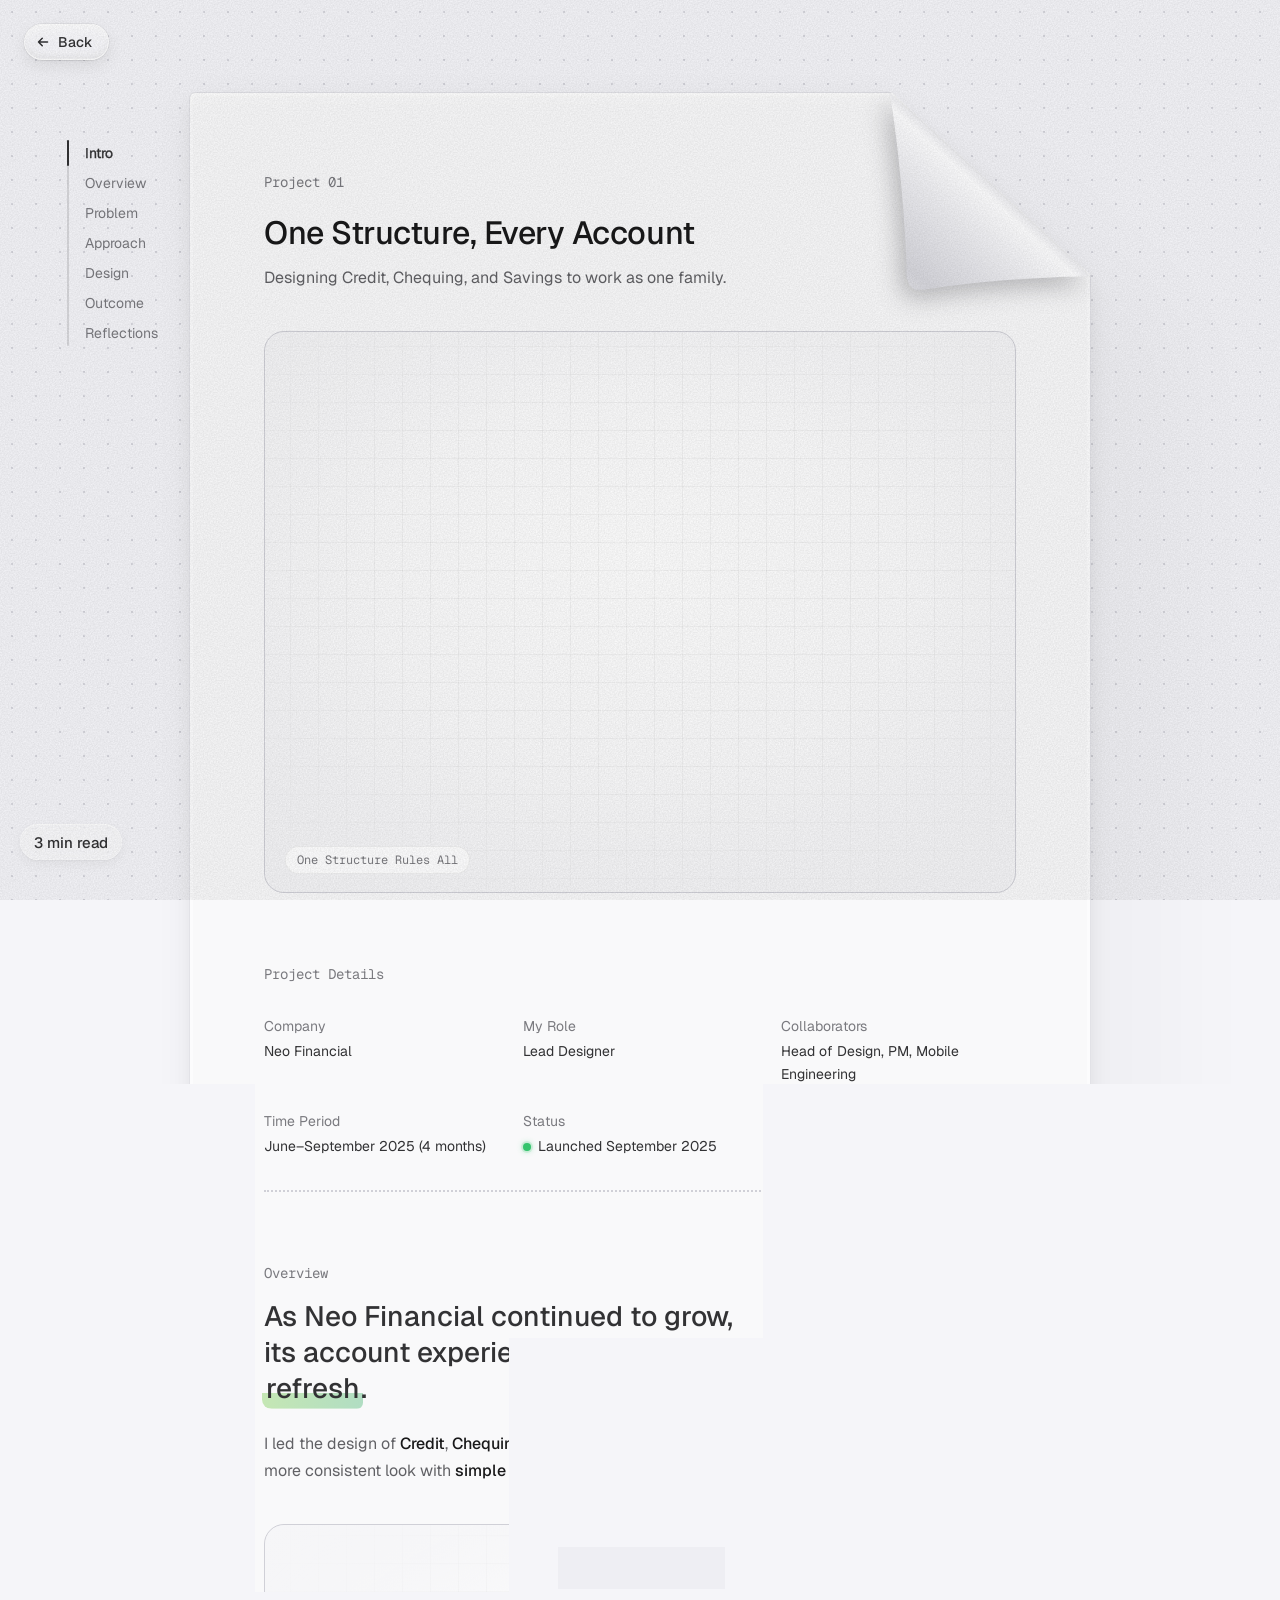
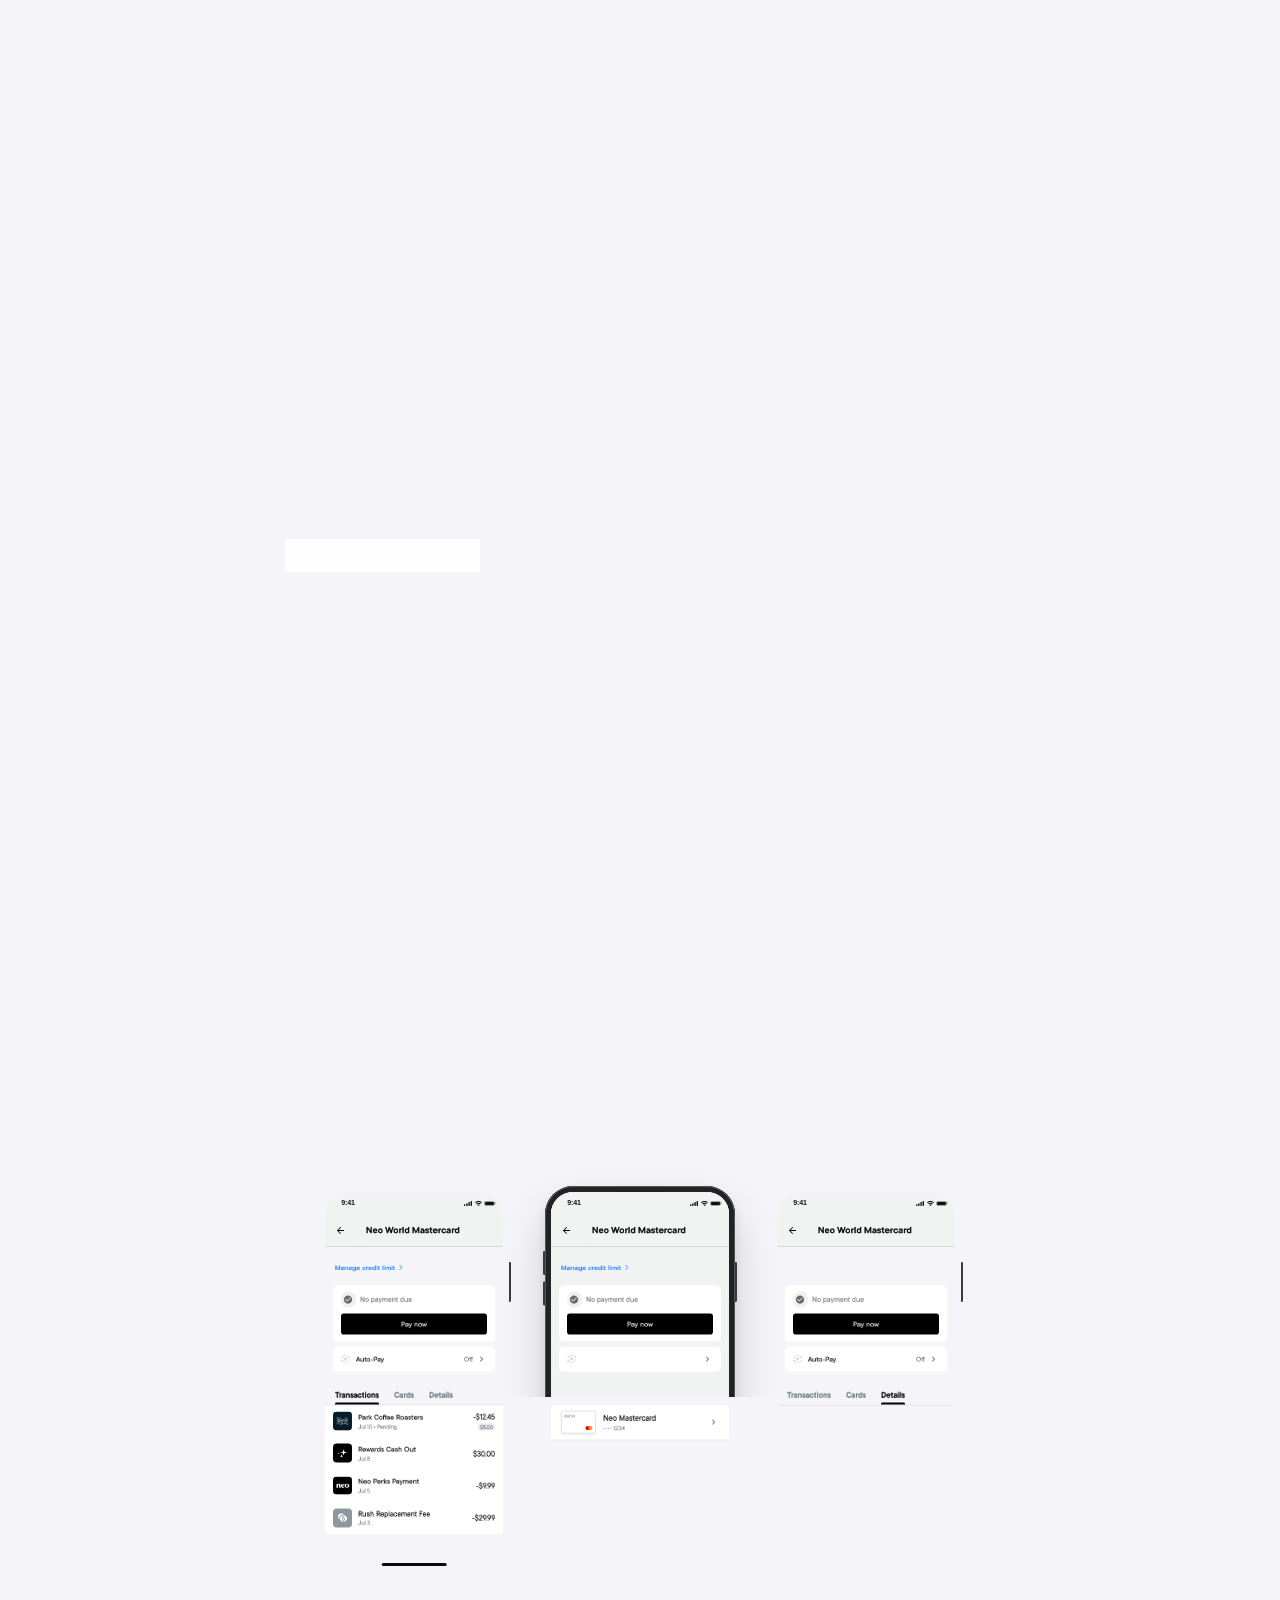
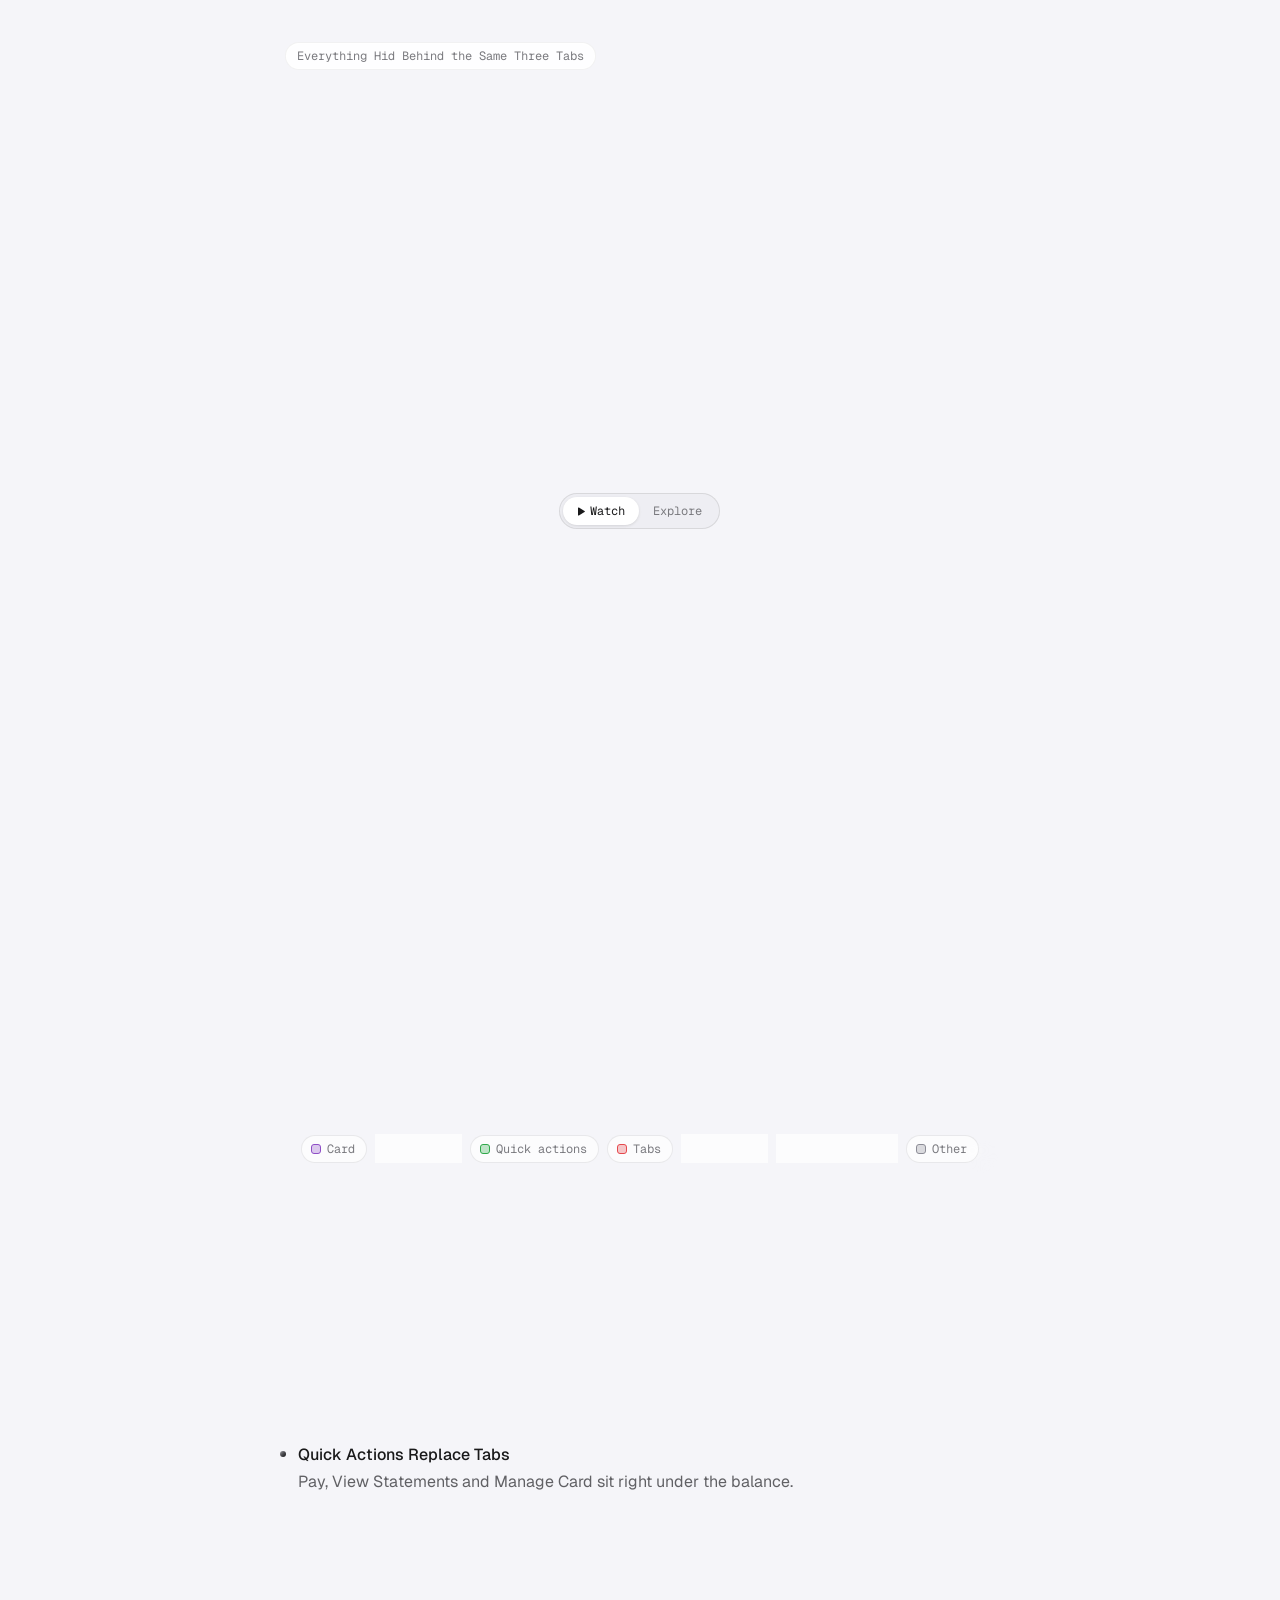
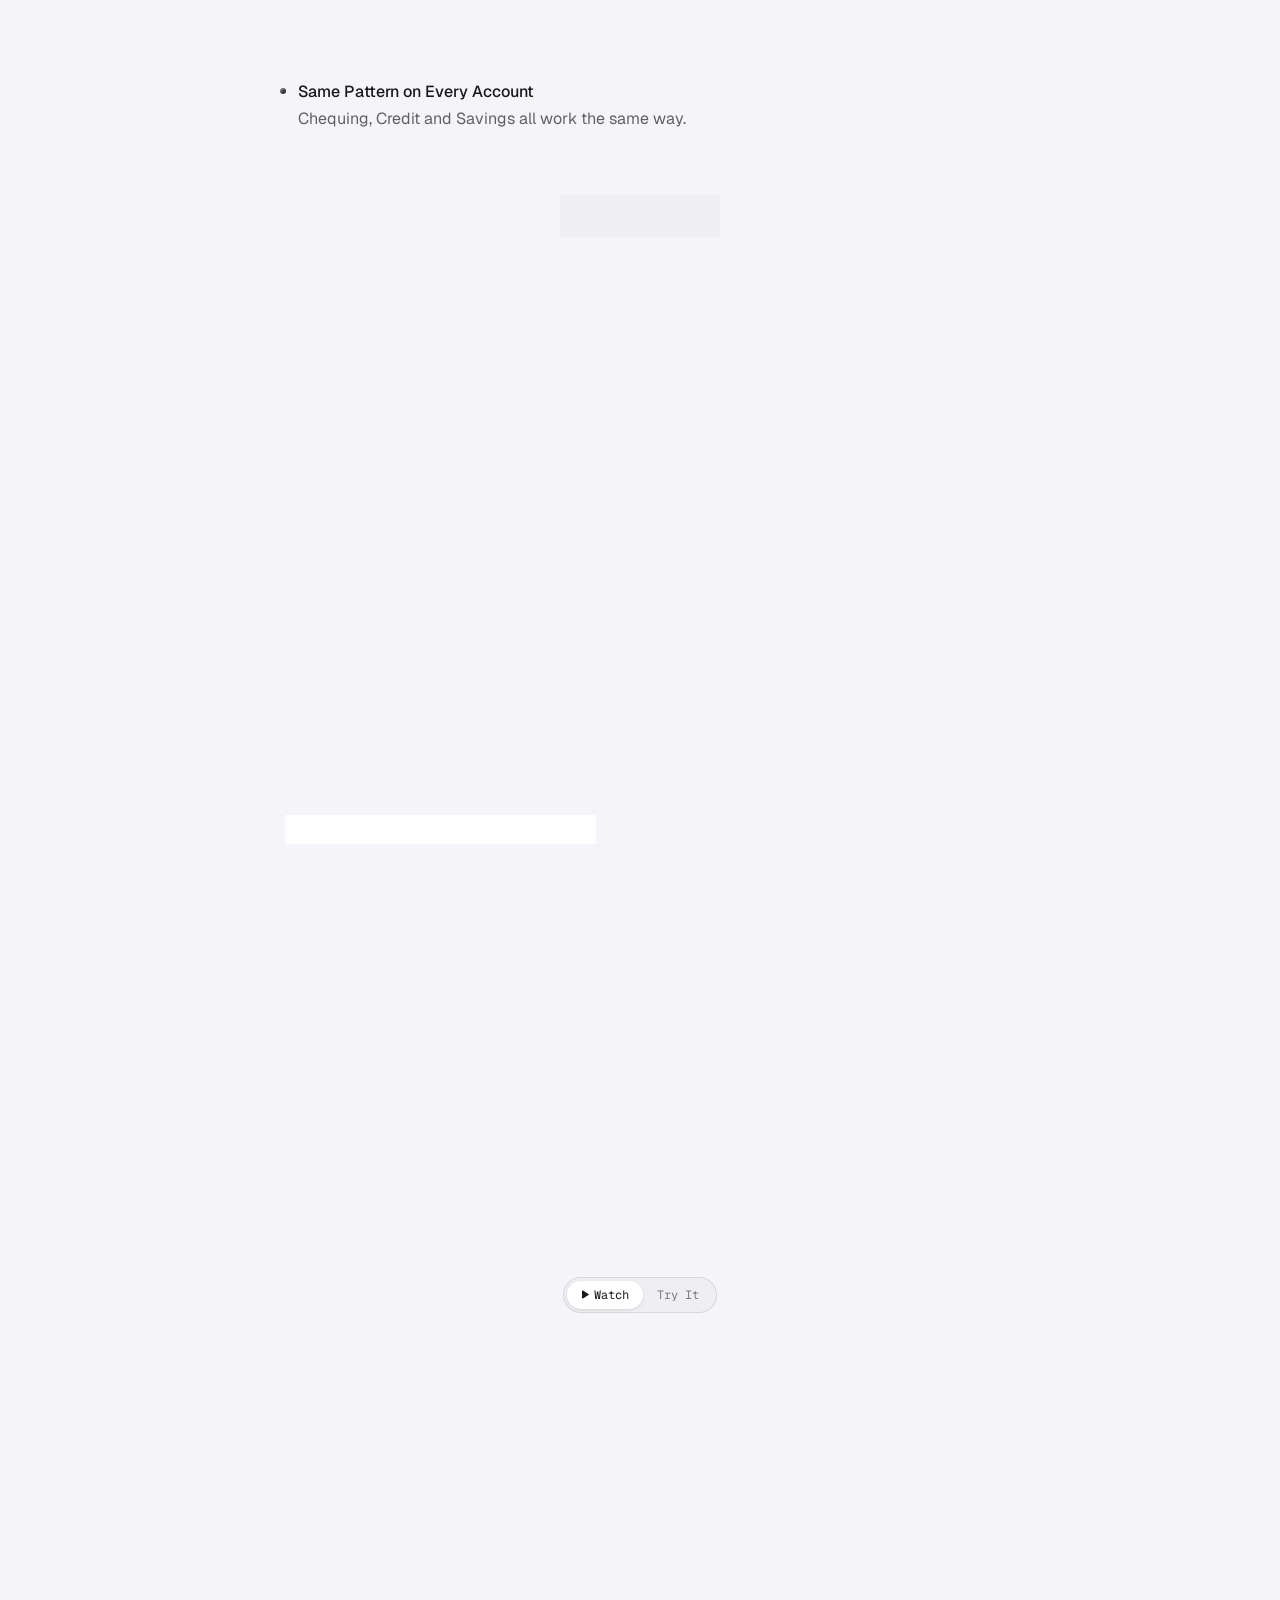
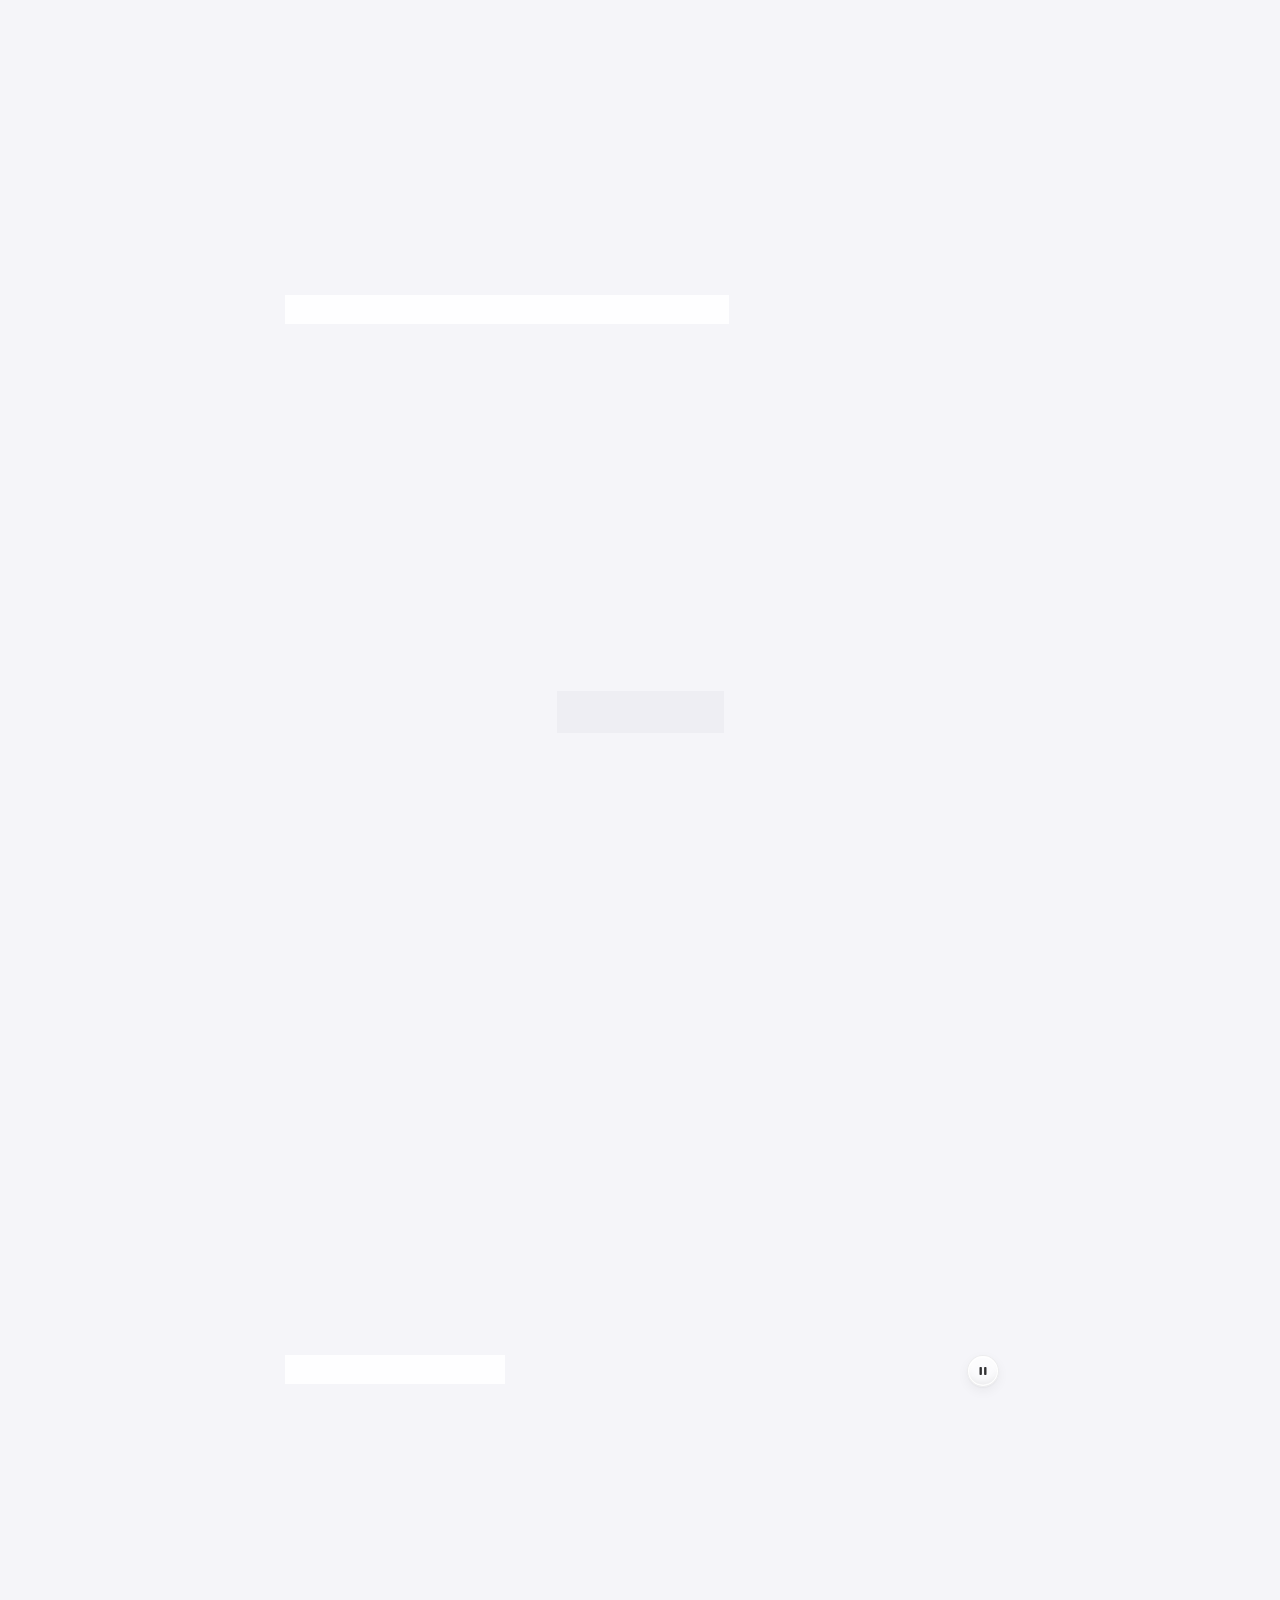
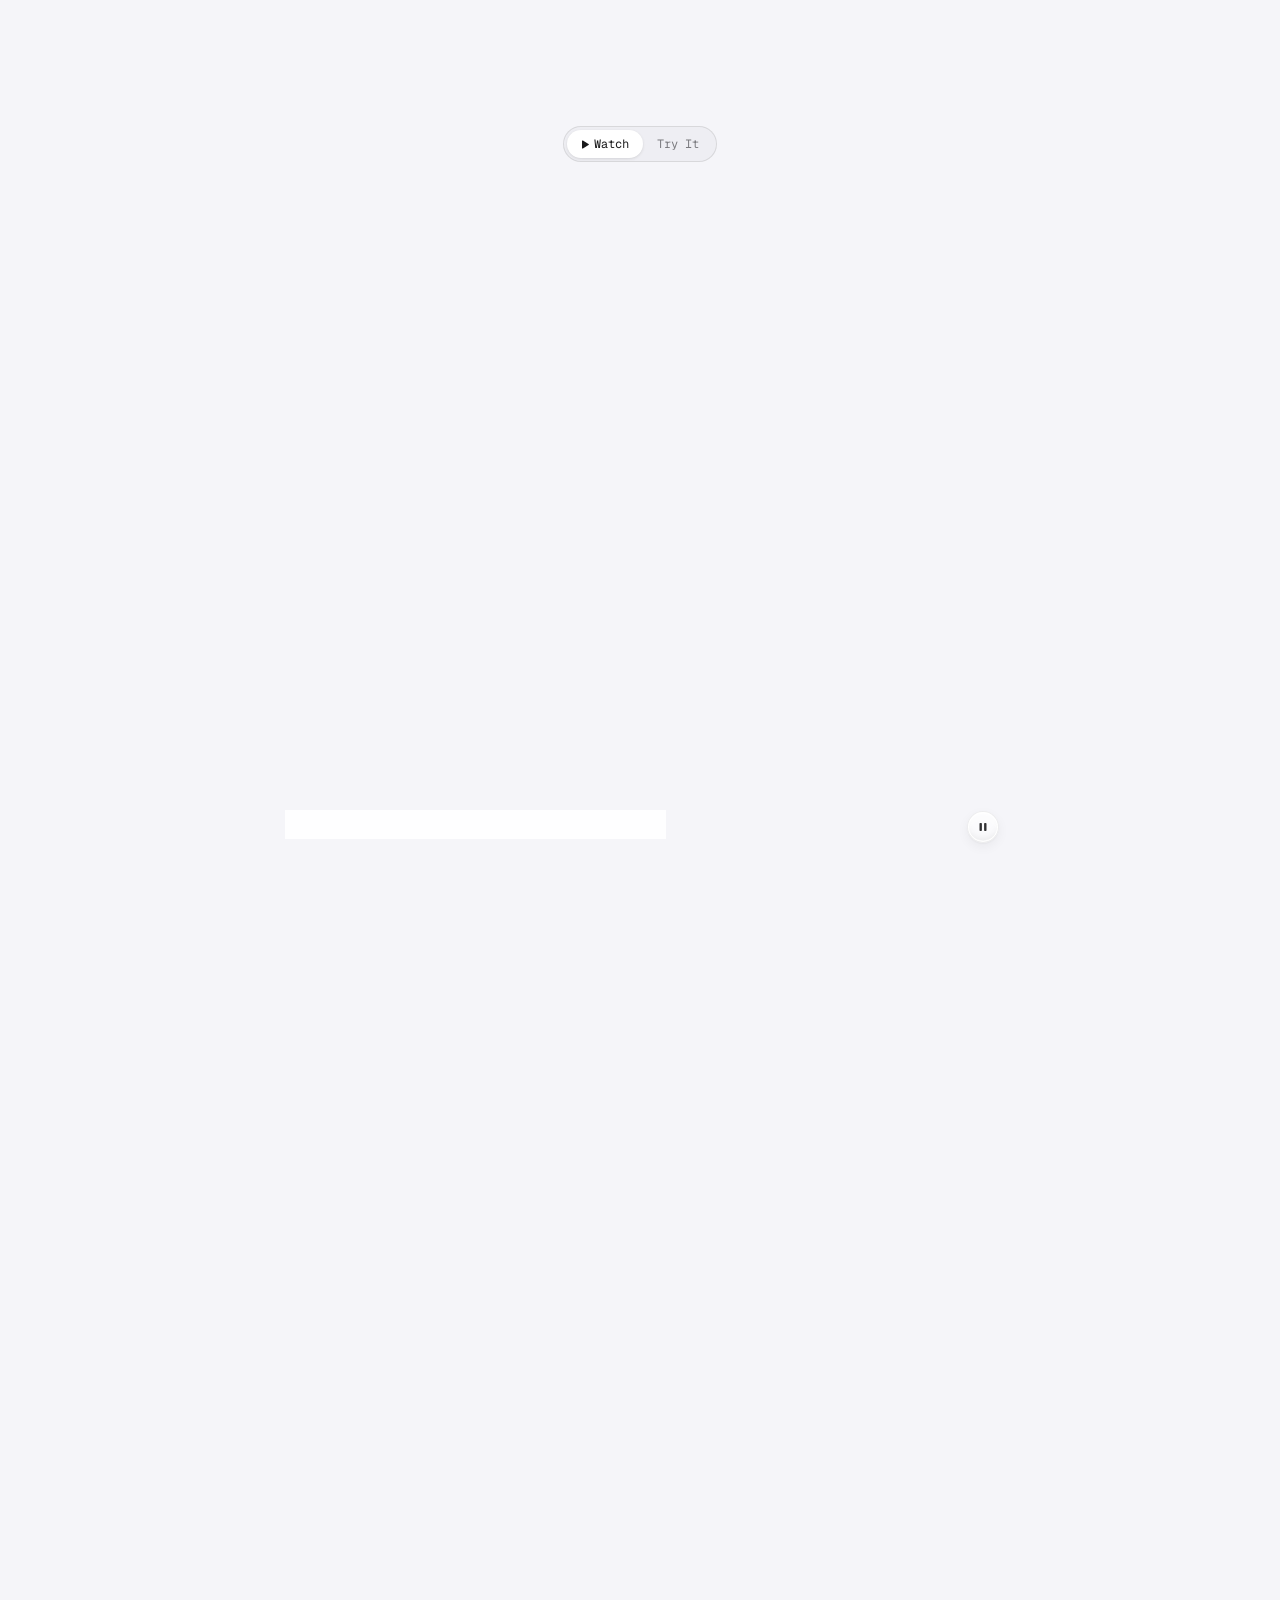
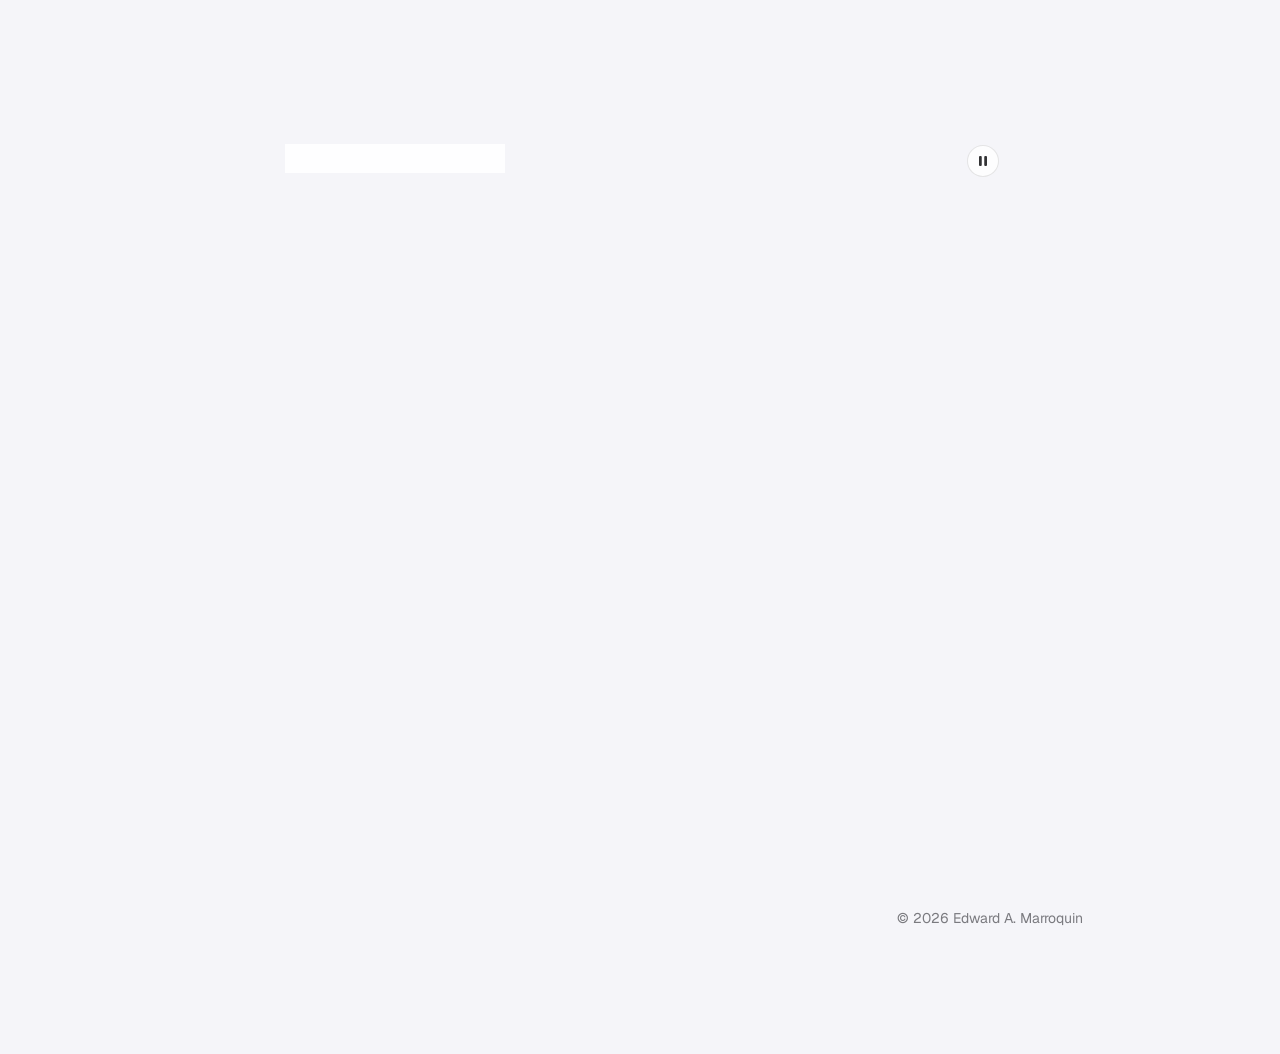
==== commit 1bd51002: "Lighter blinking cursor after the resume statement Co-Authored-By: Claude Opus 5.5 <noreply@anthropi" ====
--- a/accounts-architecture.html
+++ b/accounts-architecture.html
@@ -14,7 +14,7 @@
   <link rel="preconnect" href="https://fonts.googleapis.com">
   <link rel="preconnect" href="https://fonts.gstatic.com" crossorigin>
   <link href="https://fonts.googleapis.com/css2?family=Geist:wght@400;500;600;700&family=Geist+Mono:wght@400&display=swap" rel="stylesheet">
-  <link rel="stylesheet" href="style.css?v=891">  <!-- bump the number after changing style.css so browsers load the new version -->
+  <link rel="stylesheet" href="style.css?v=892">  <!-- bump the number after changing style.css so browsers load the new version -->
   <script src="page-transitions.js?v=54"></script>
   <!-- Hold the first paint until the page is parsed, so a page transition has the whole page to animate -->
   <link rel="expect" href="#page-end" blocking="render">
--- a/style.css
+++ b/style.css
@@ -2661,7 +2661,7 @@
   height: 1em;
   margin-left: 0.12em;
   vertical-align: -0.12em;
-  background: var(--resume-label);
+  background: #b4b4ba;
   animation: cursor-blink 1.8s steps(1, end) infinite;
 }
 
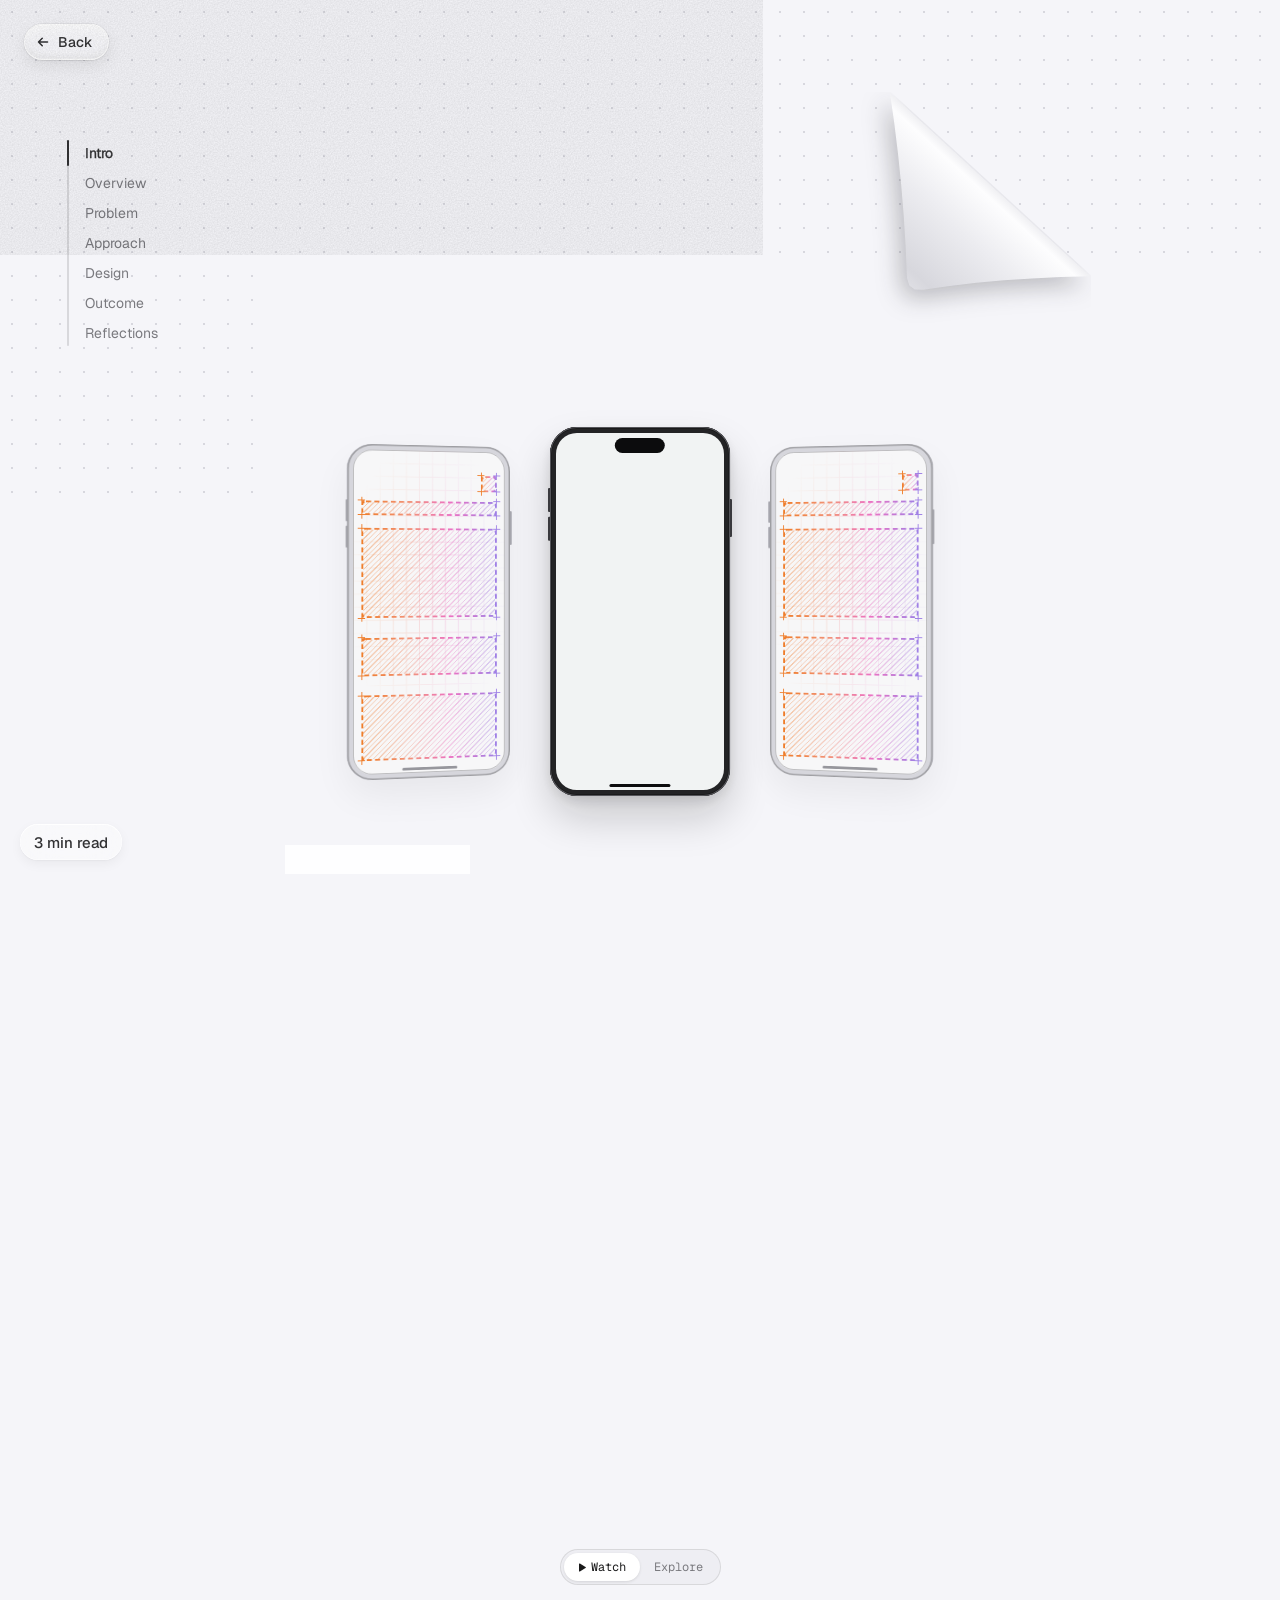
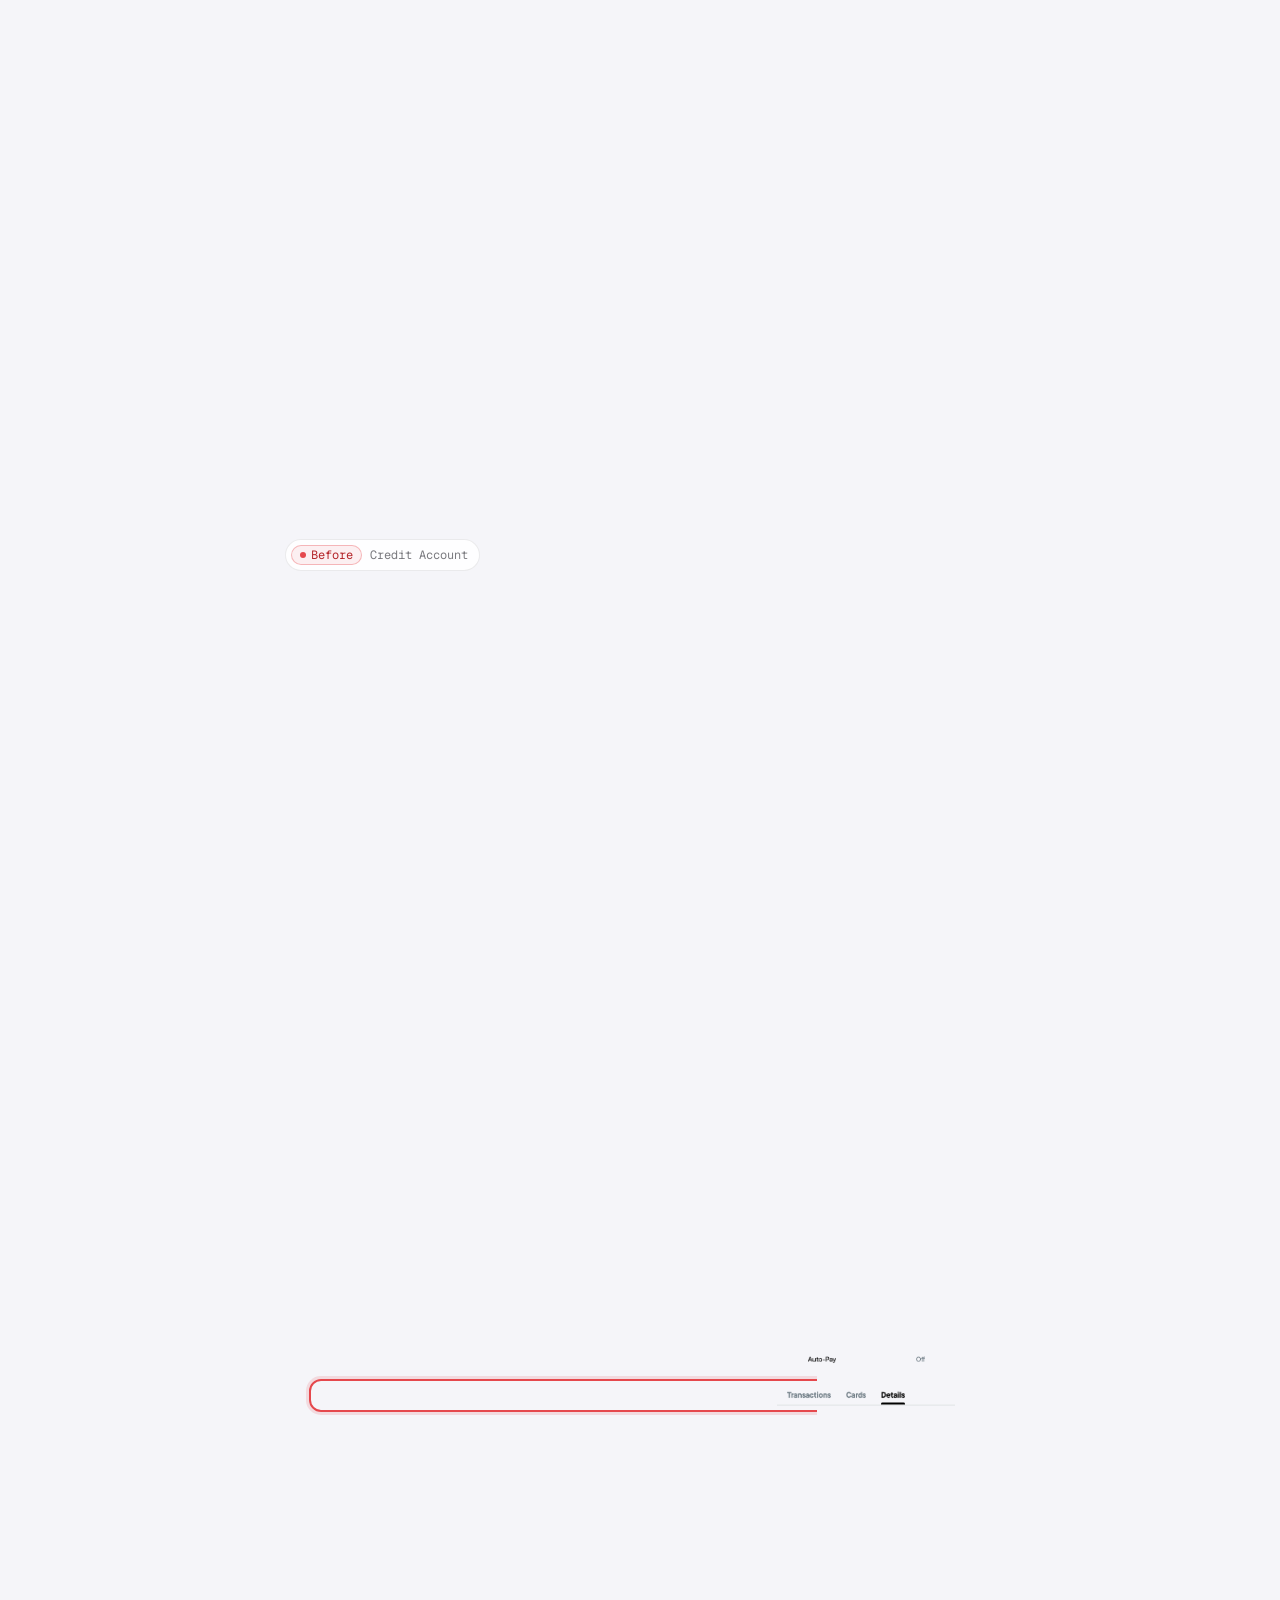
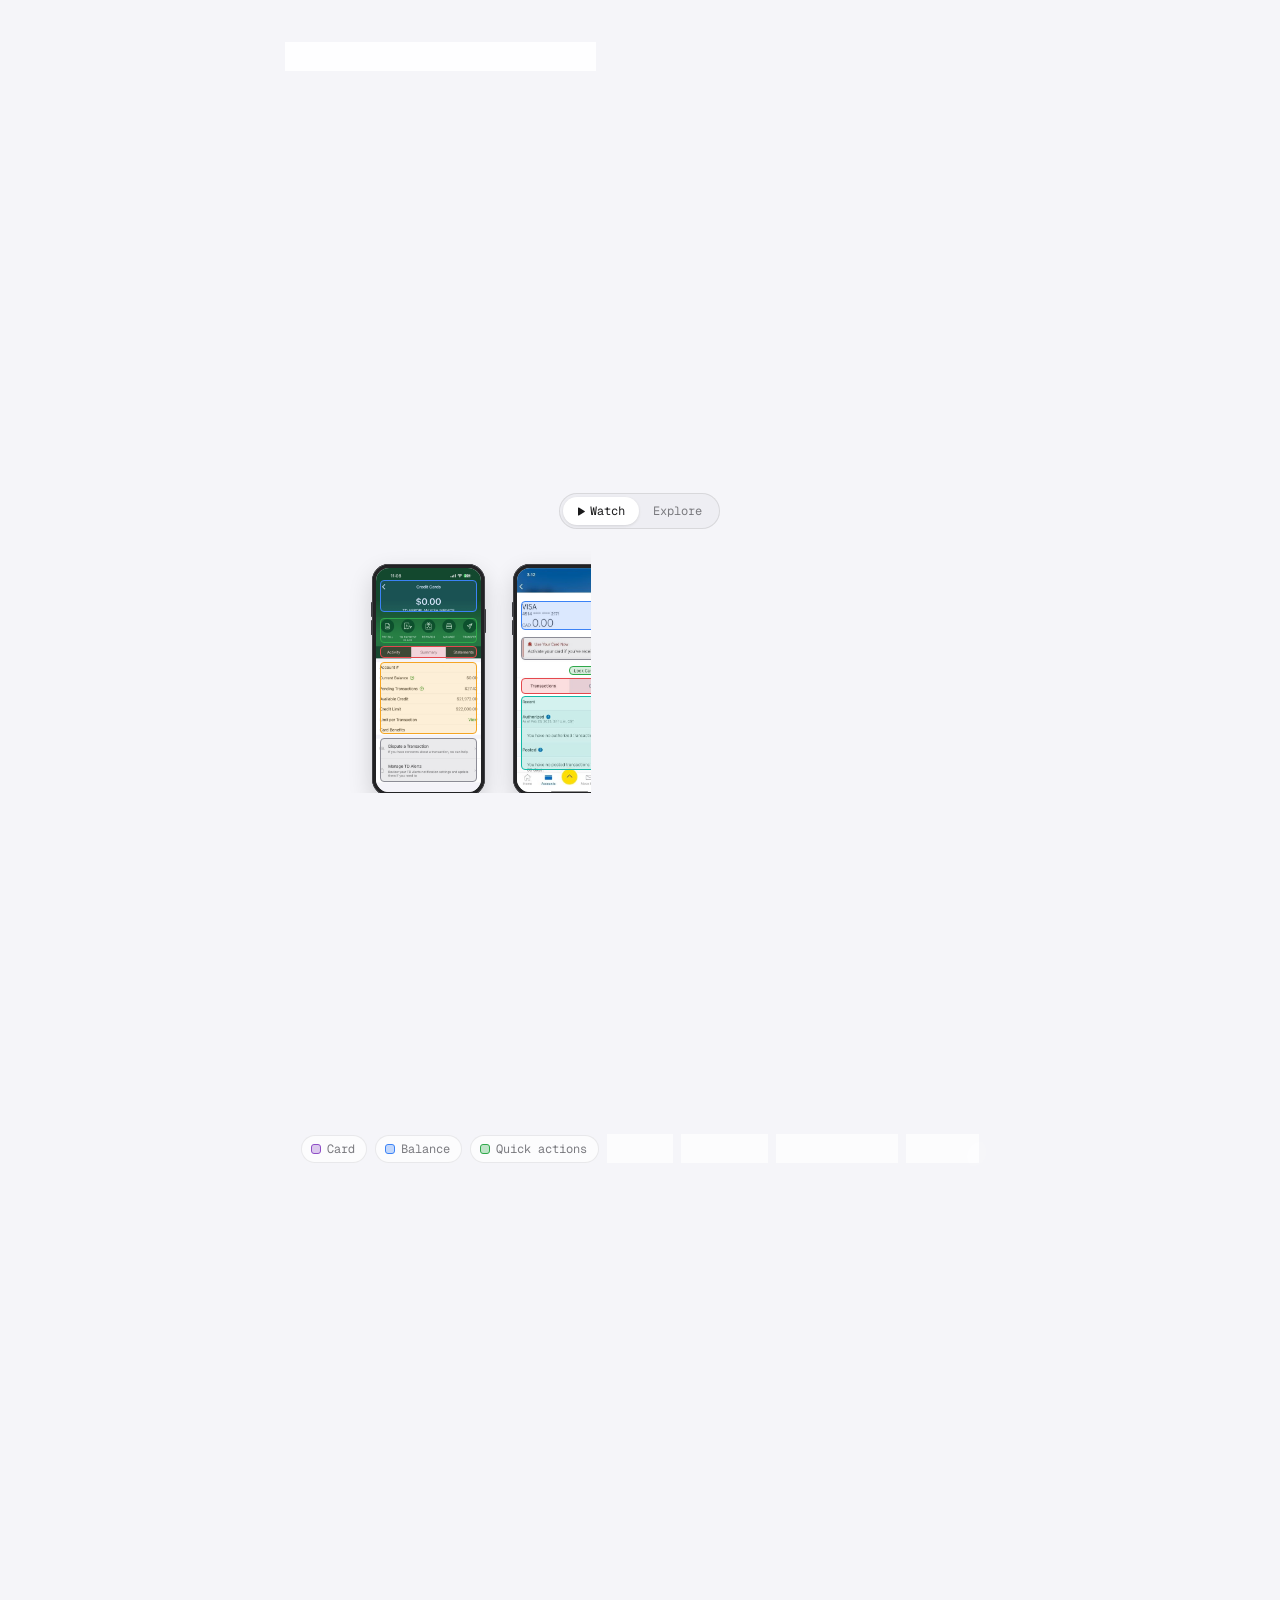
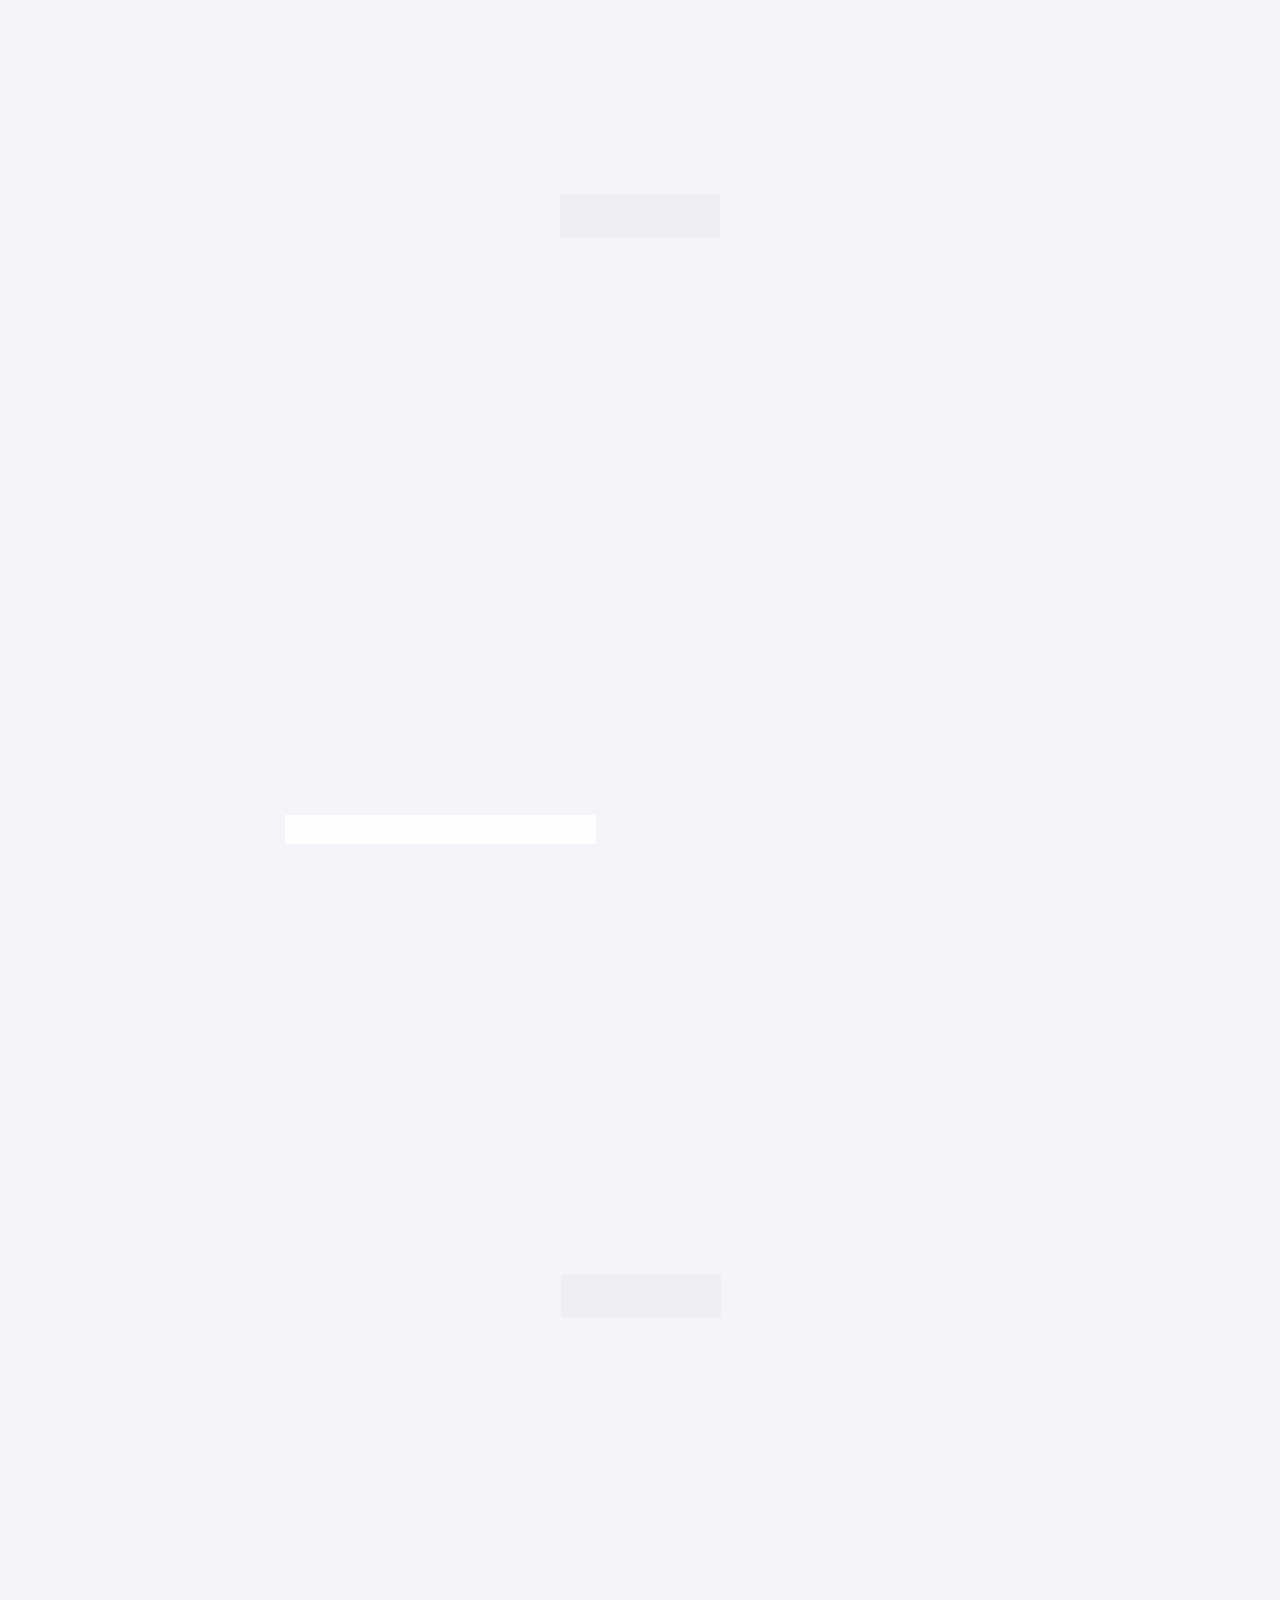
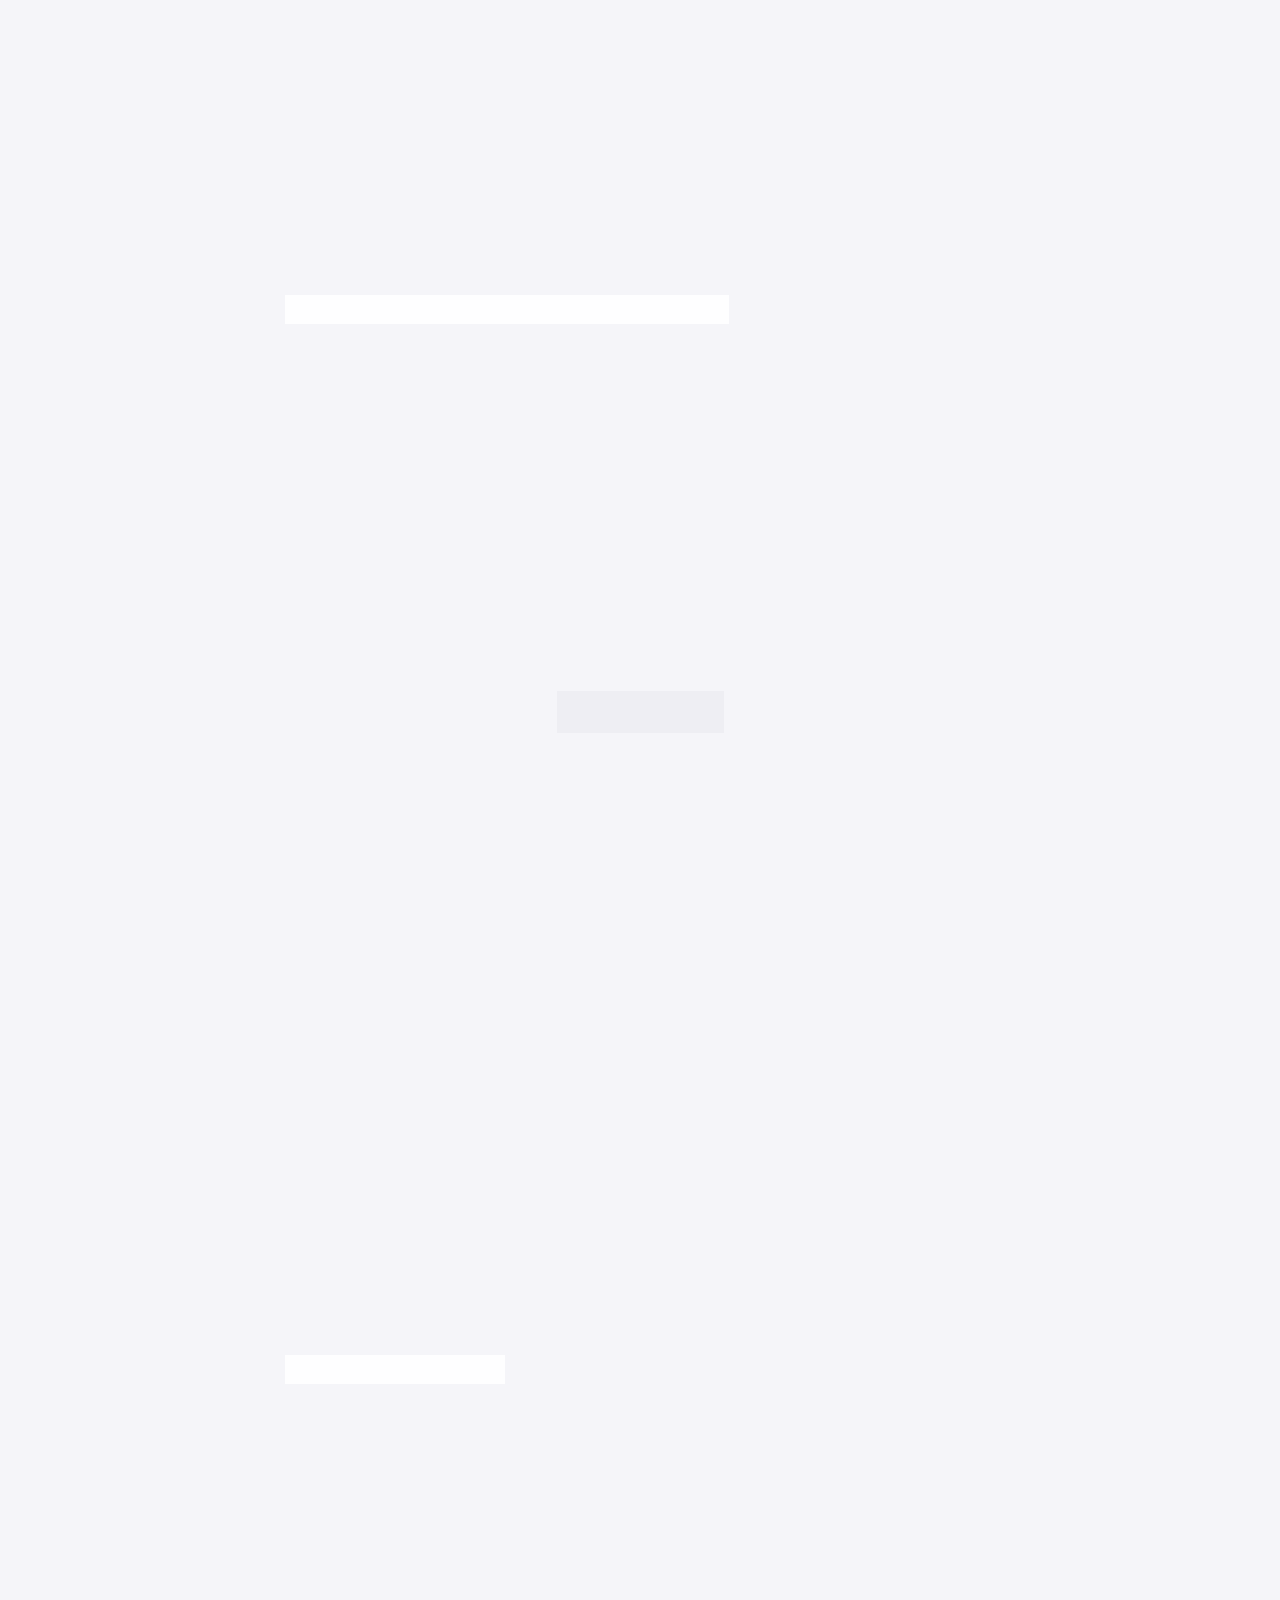
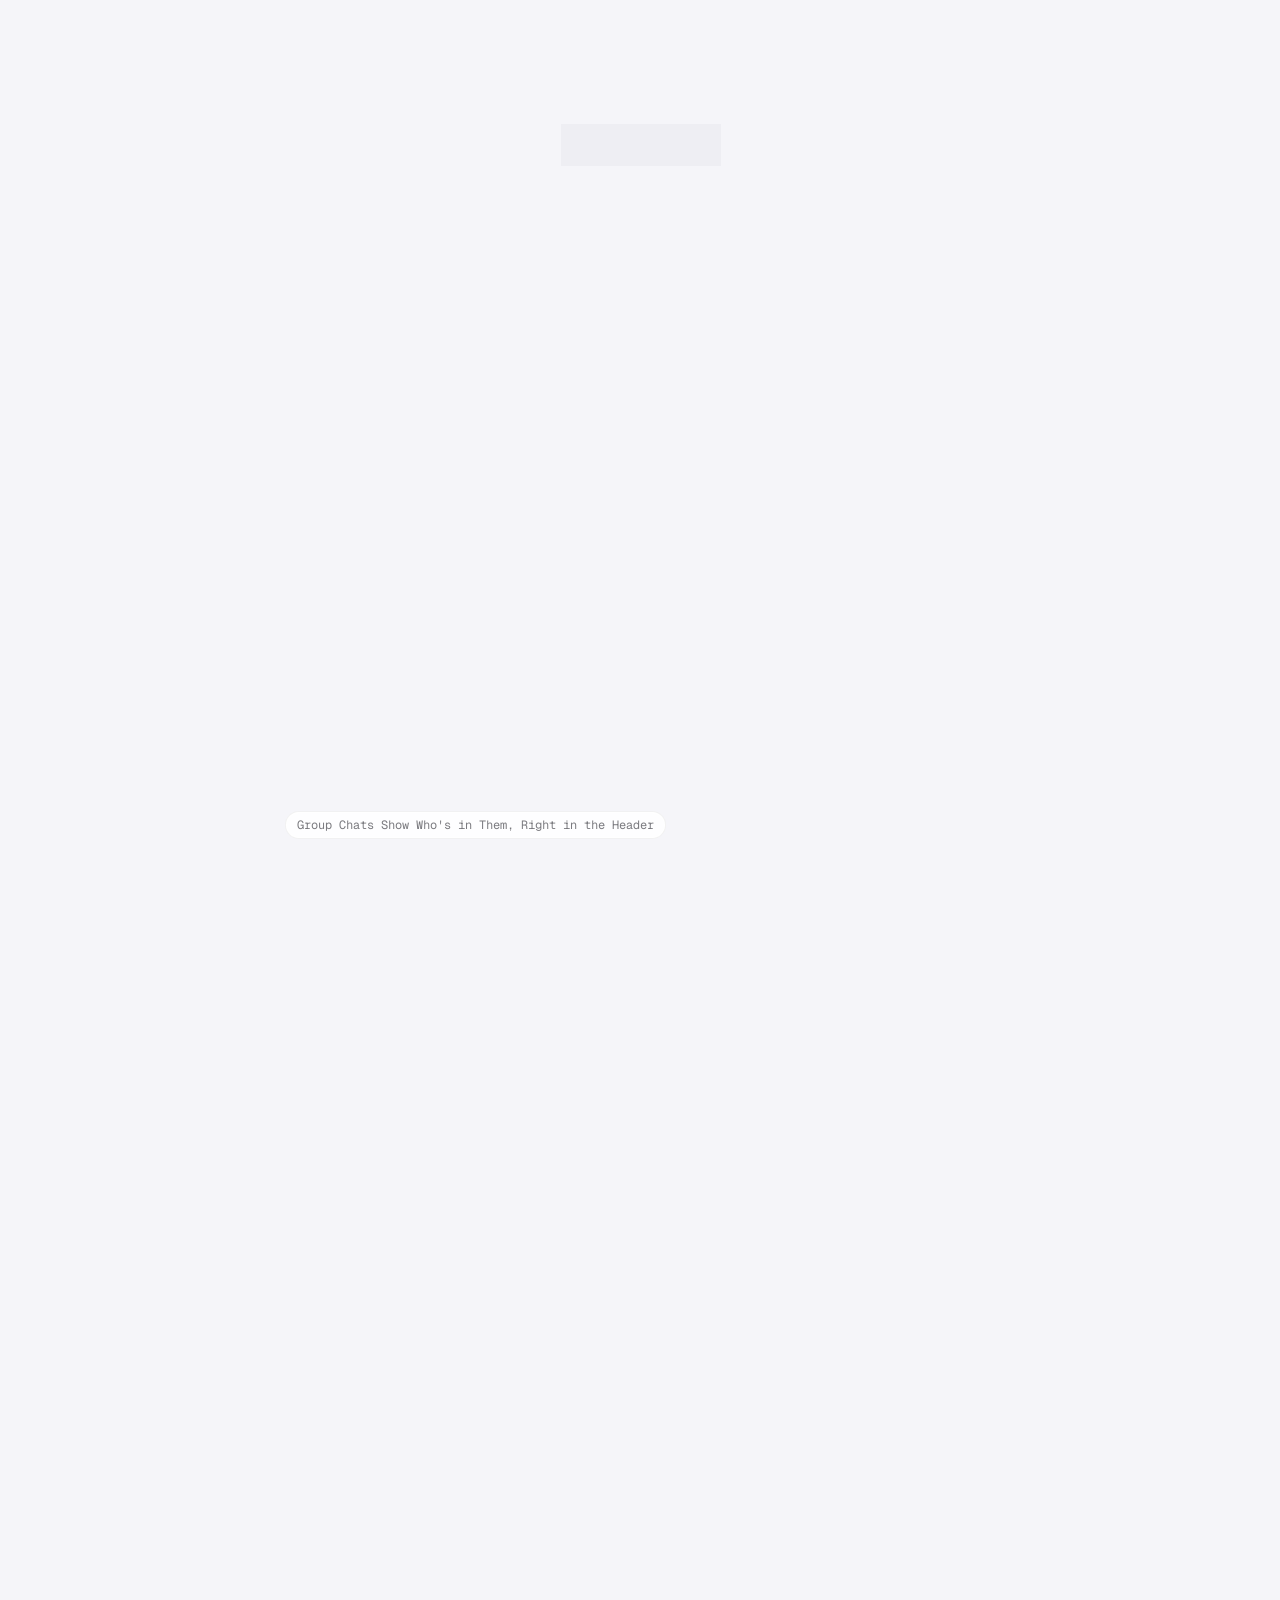
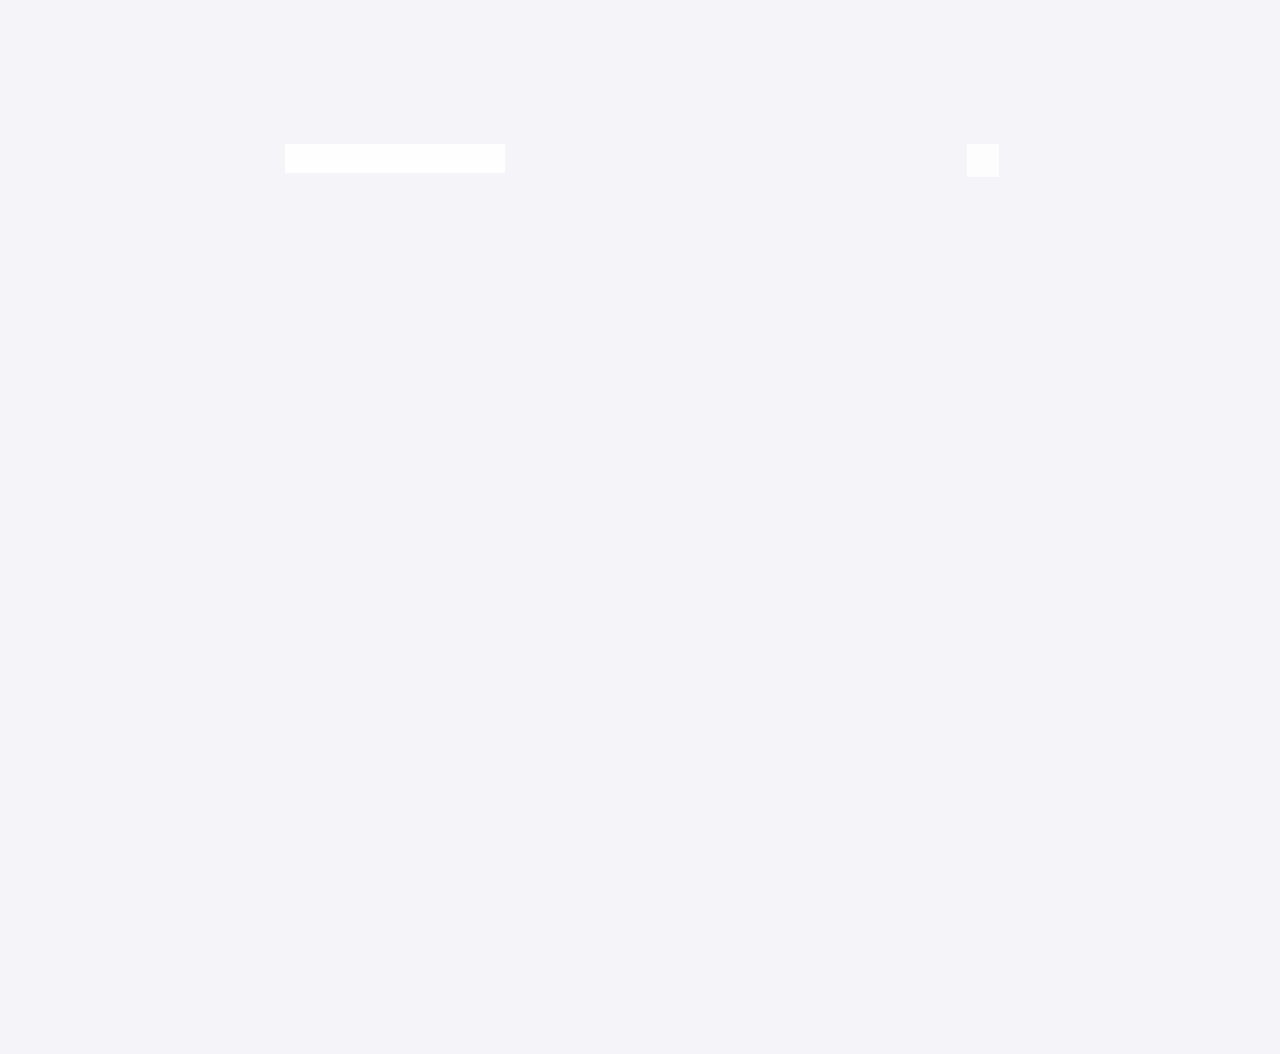
==== commit b6f2fc66: "New resume PDF for download; drop "Unreleased" from highlights Co-Authored-By: Claude Opus 5.5 <nore" ====
--- a/accounts-architecture.html
+++ b/accounts-architecture.html
@@ -14,7 +14,7 @@
   <link rel="preconnect" href="https://fonts.googleapis.com">
   <link rel="preconnect" href="https://fonts.gstatic.com" crossorigin>
   <link href="https://fonts.googleapis.com/css2?family=Geist:wght@400;500;600;700&family=Geist+Mono:wght@400&display=swap" rel="stylesheet">
-  <link rel="stylesheet" href="style.css?v=892">  <!-- bump the number after changing style.css so browsers load the new version -->
+  <link rel="stylesheet" href="style.css?v=894">  <!-- bump the number after changing style.css so browsers load the new version -->
   <script src="page-transitions.js?v=54"></script>
   <!-- Hold the first paint until the page is parsed, so a page transition has the whole page to animate -->
   <link rel="expect" href="#page-end" blocking="render">
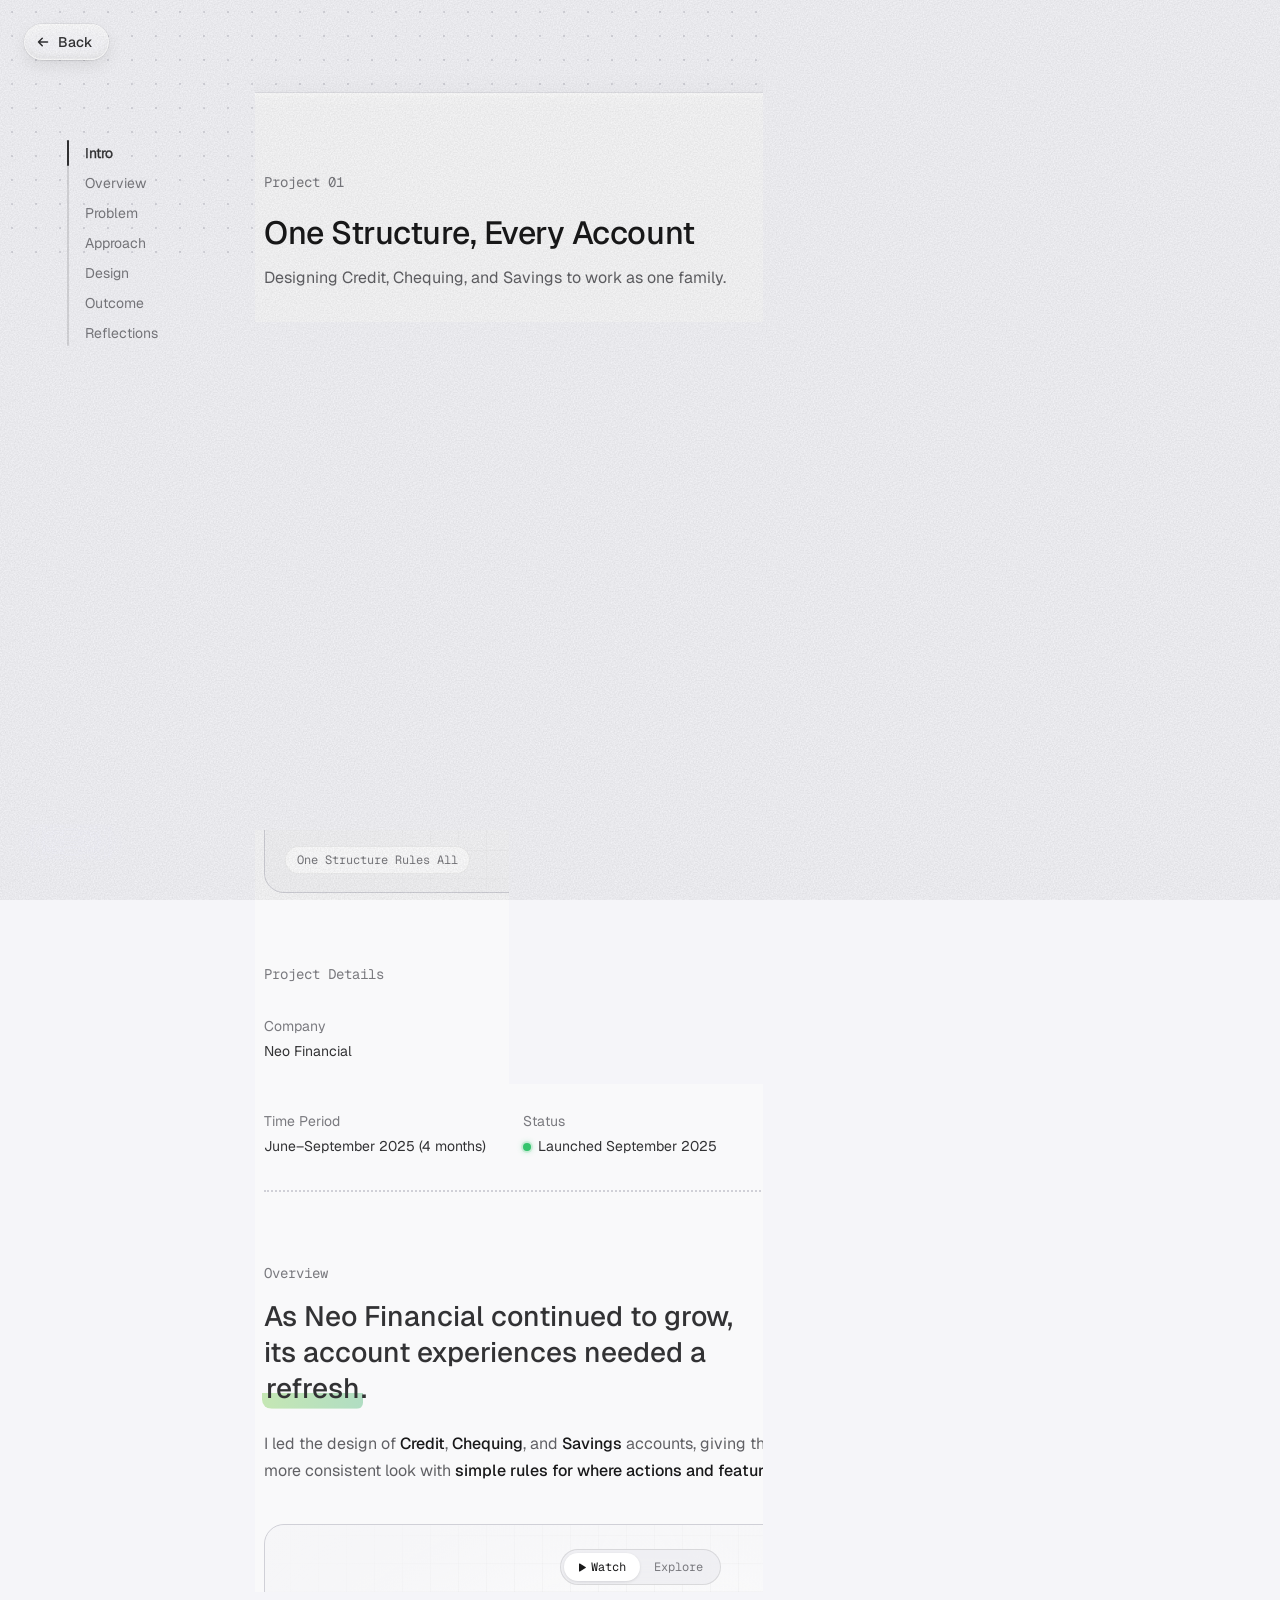
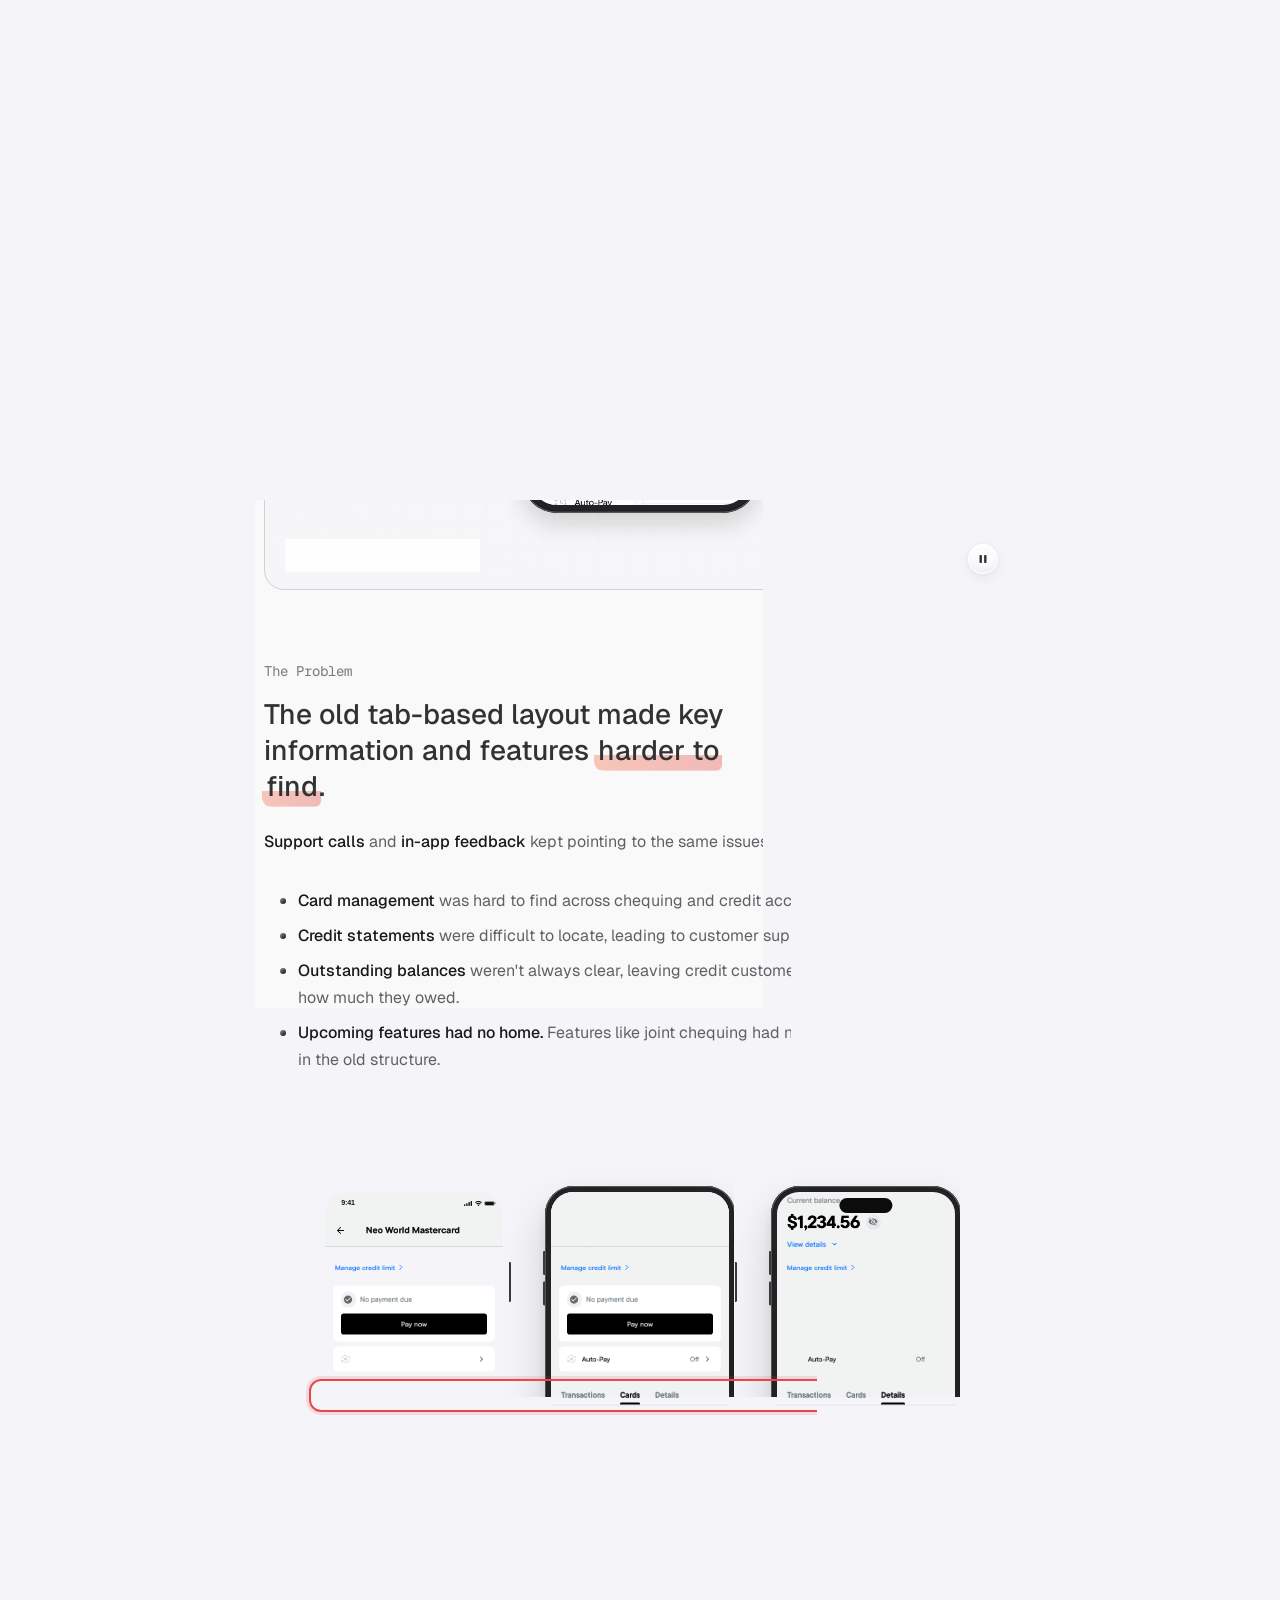
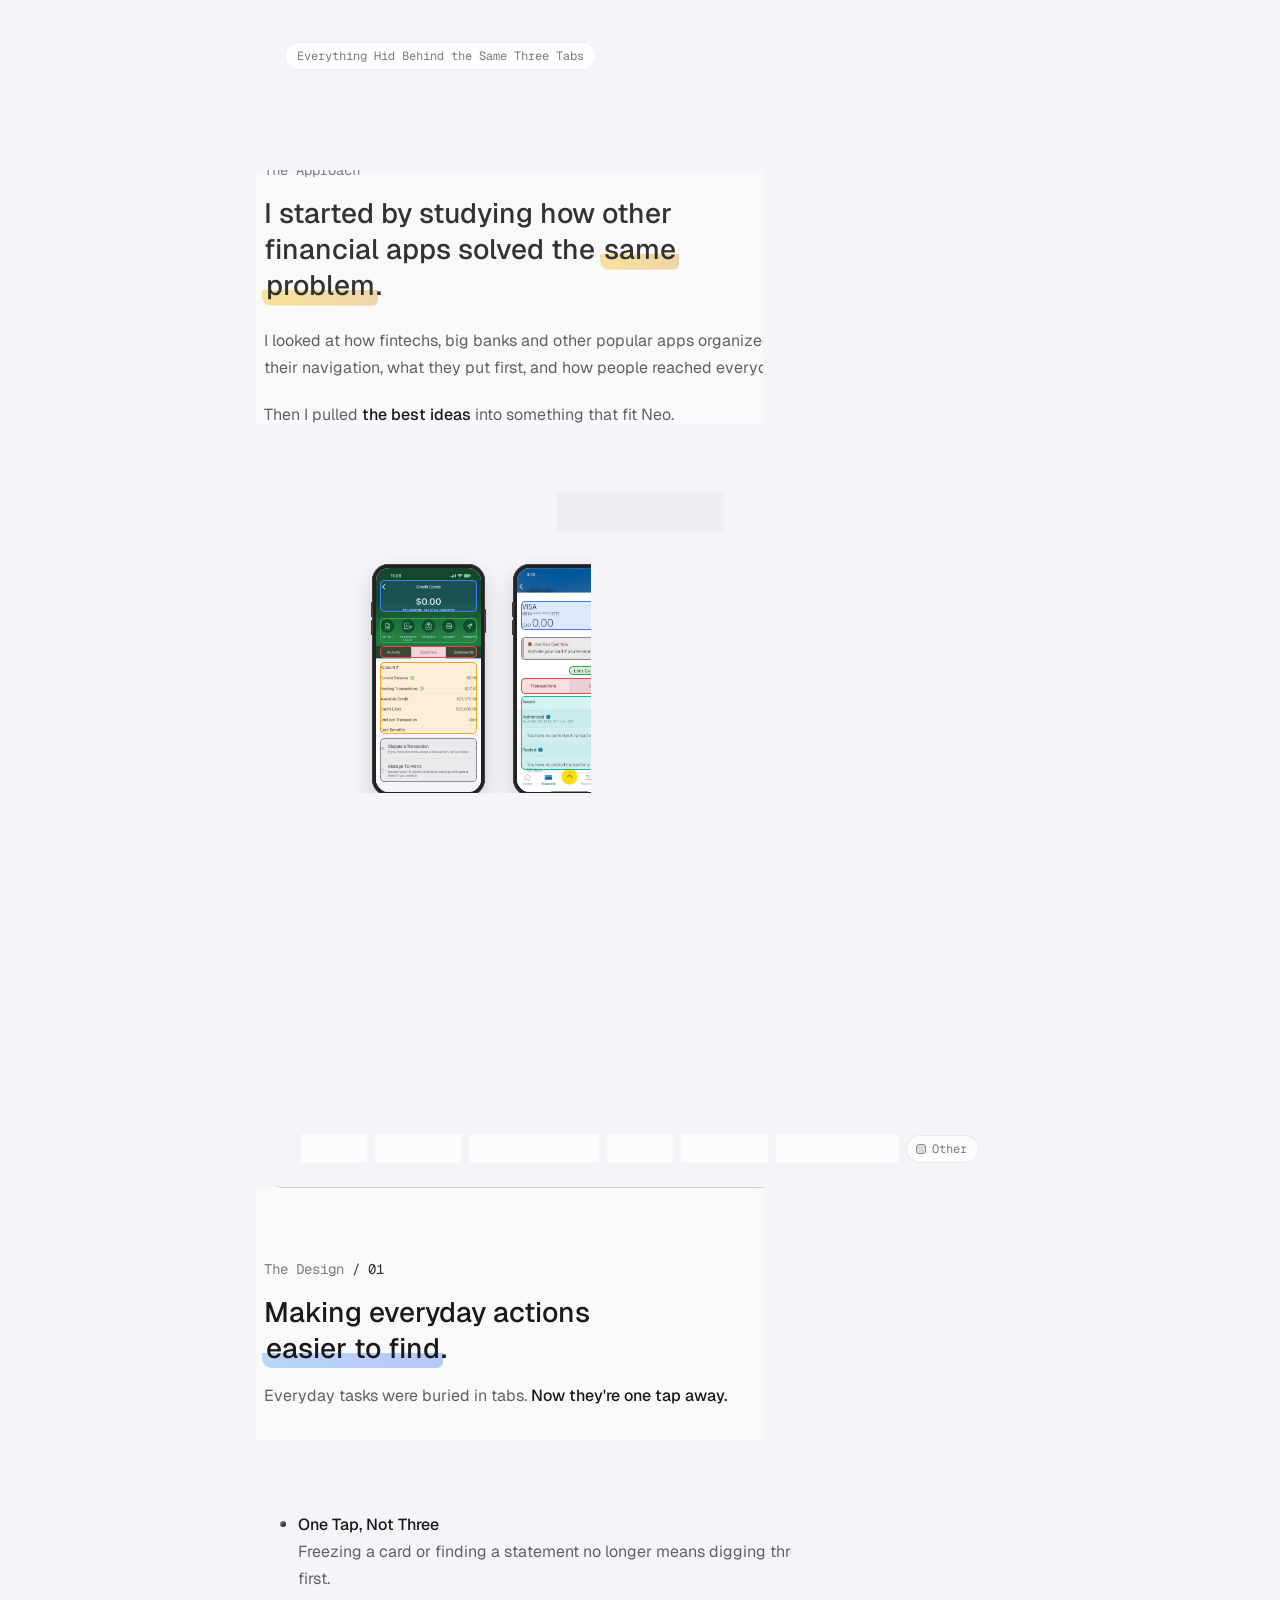
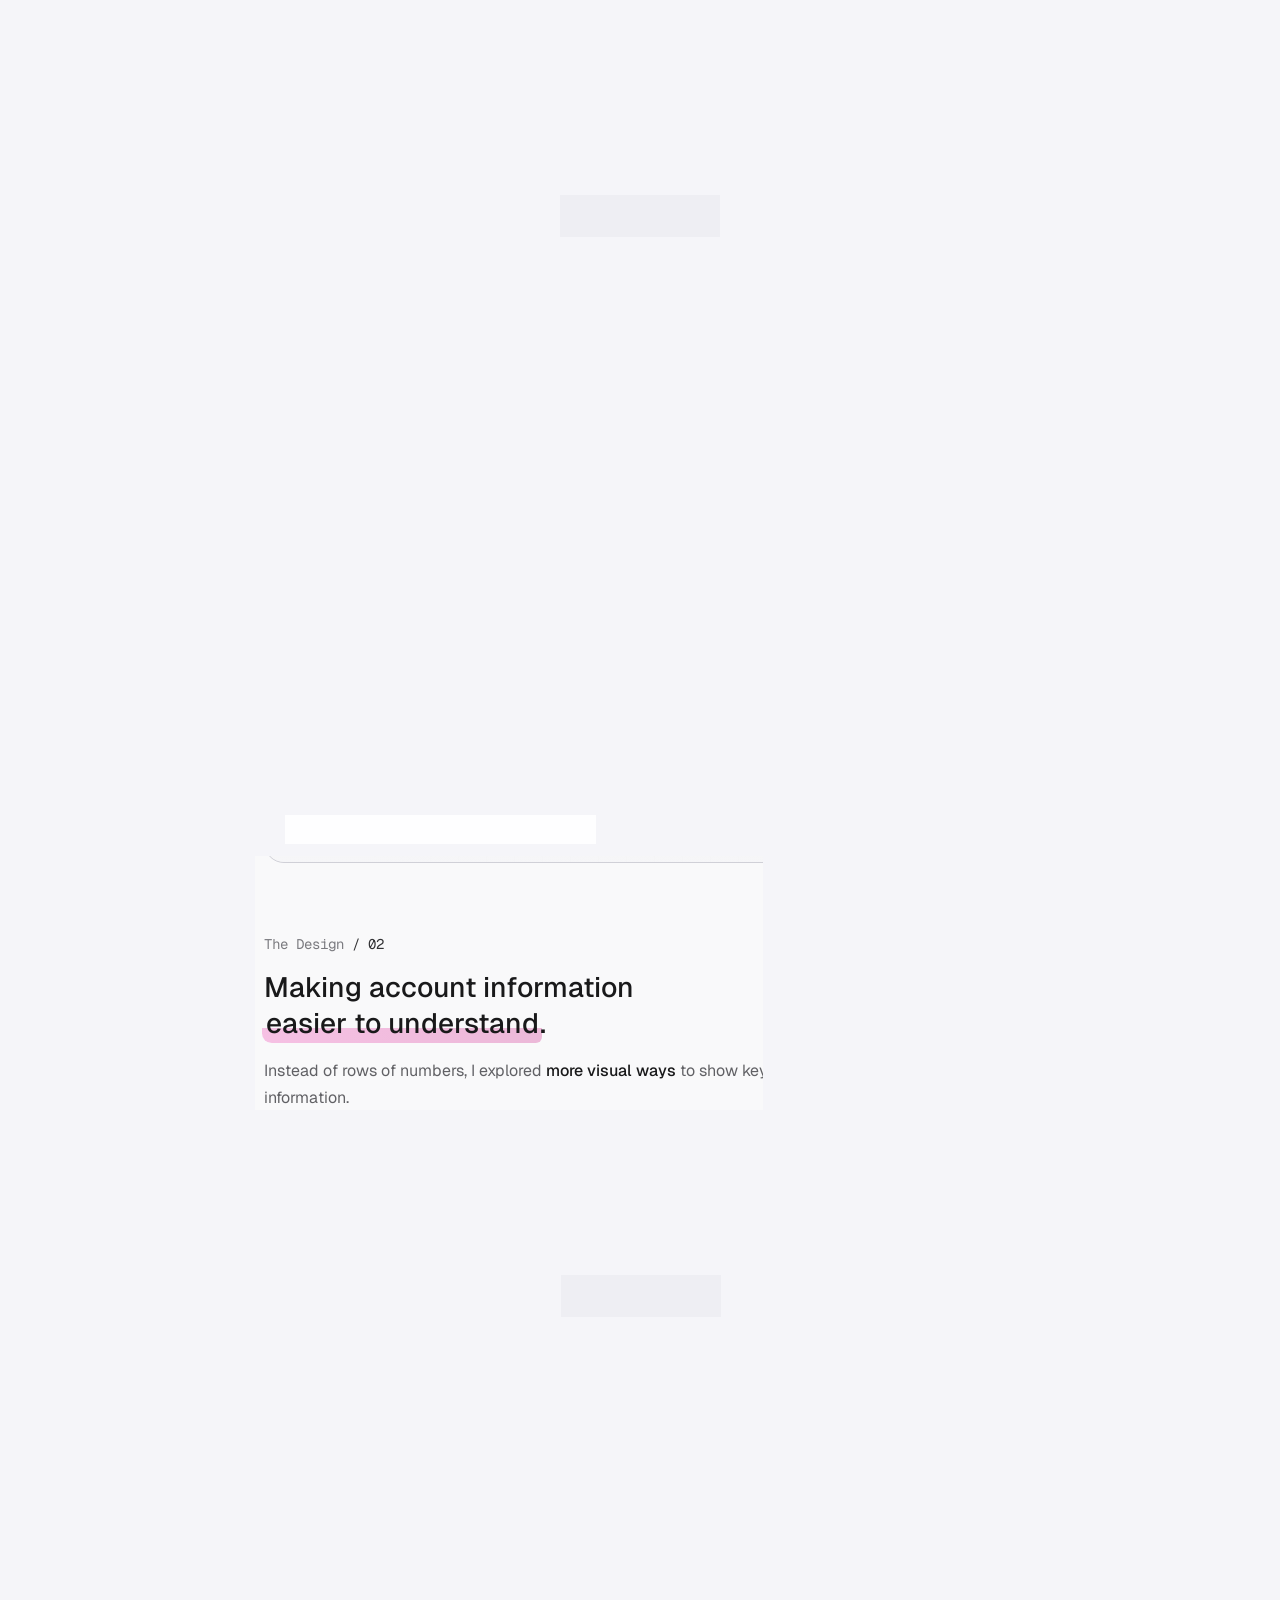
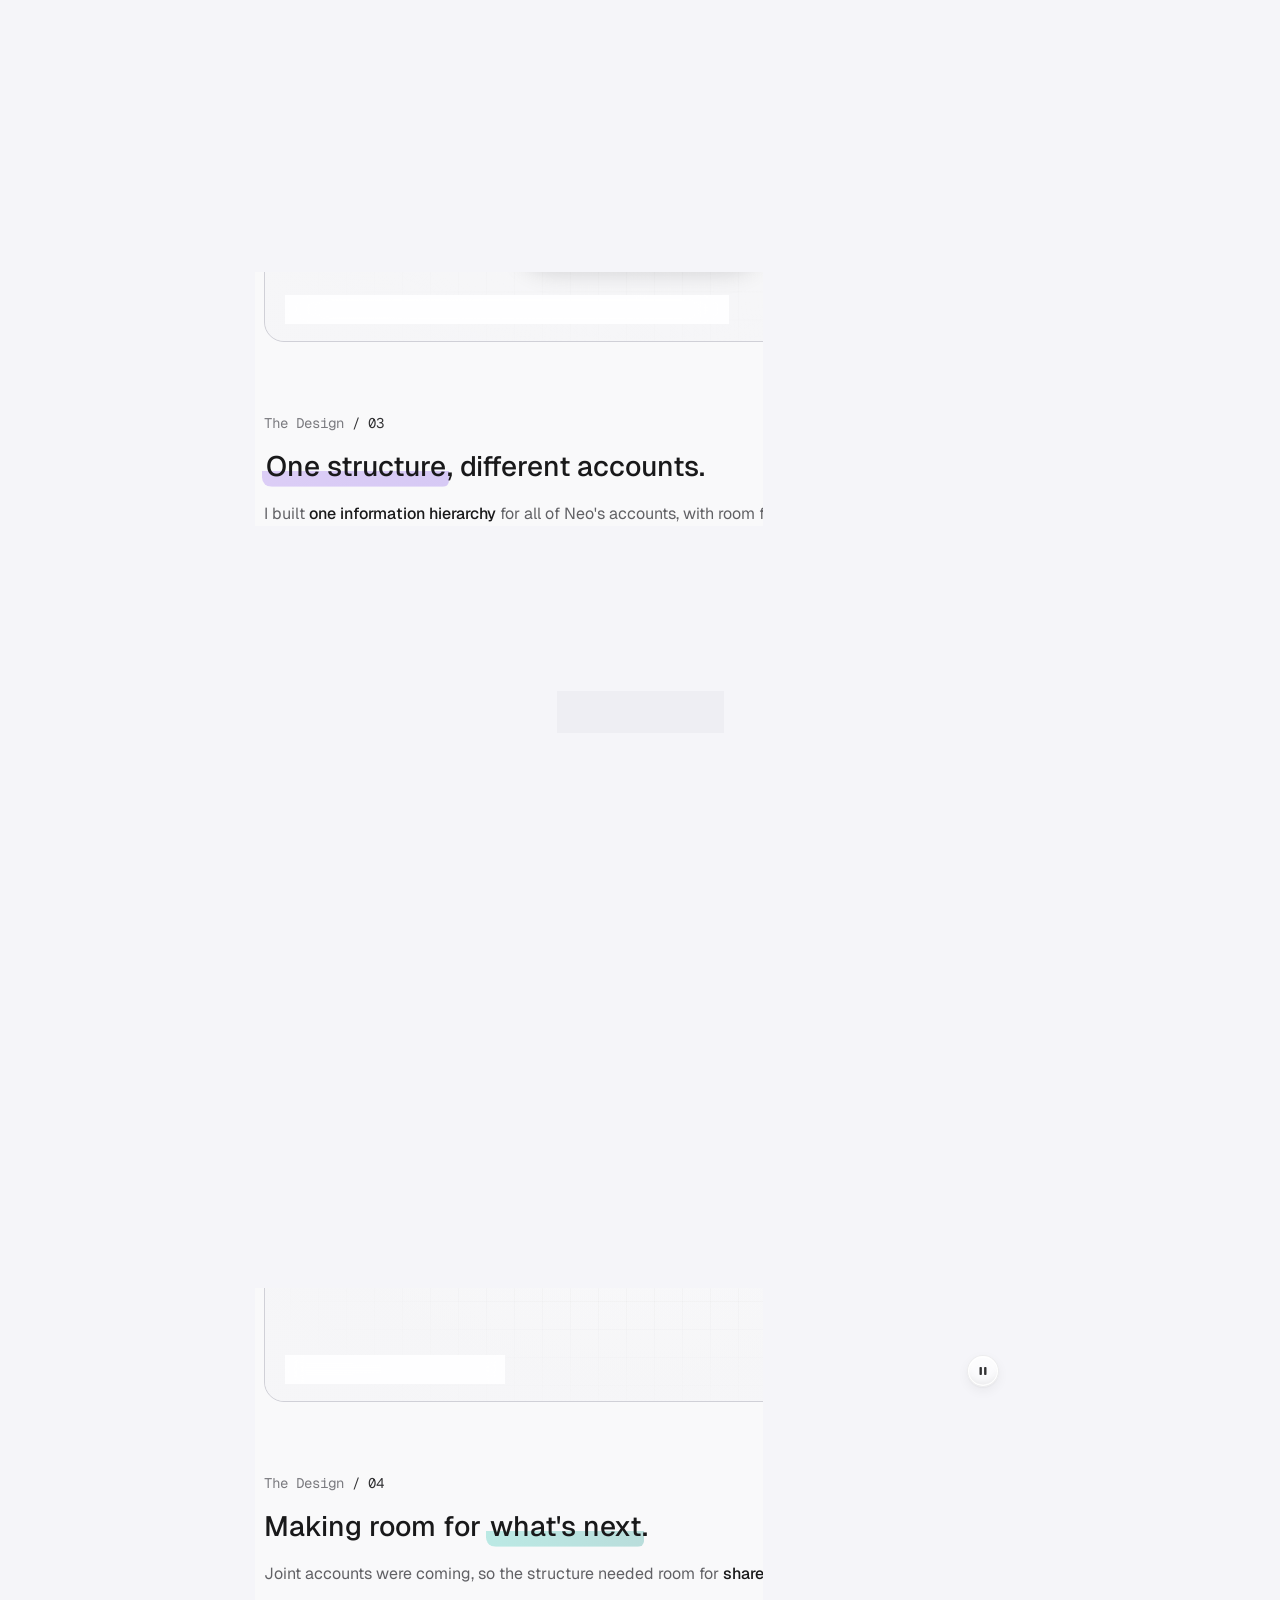
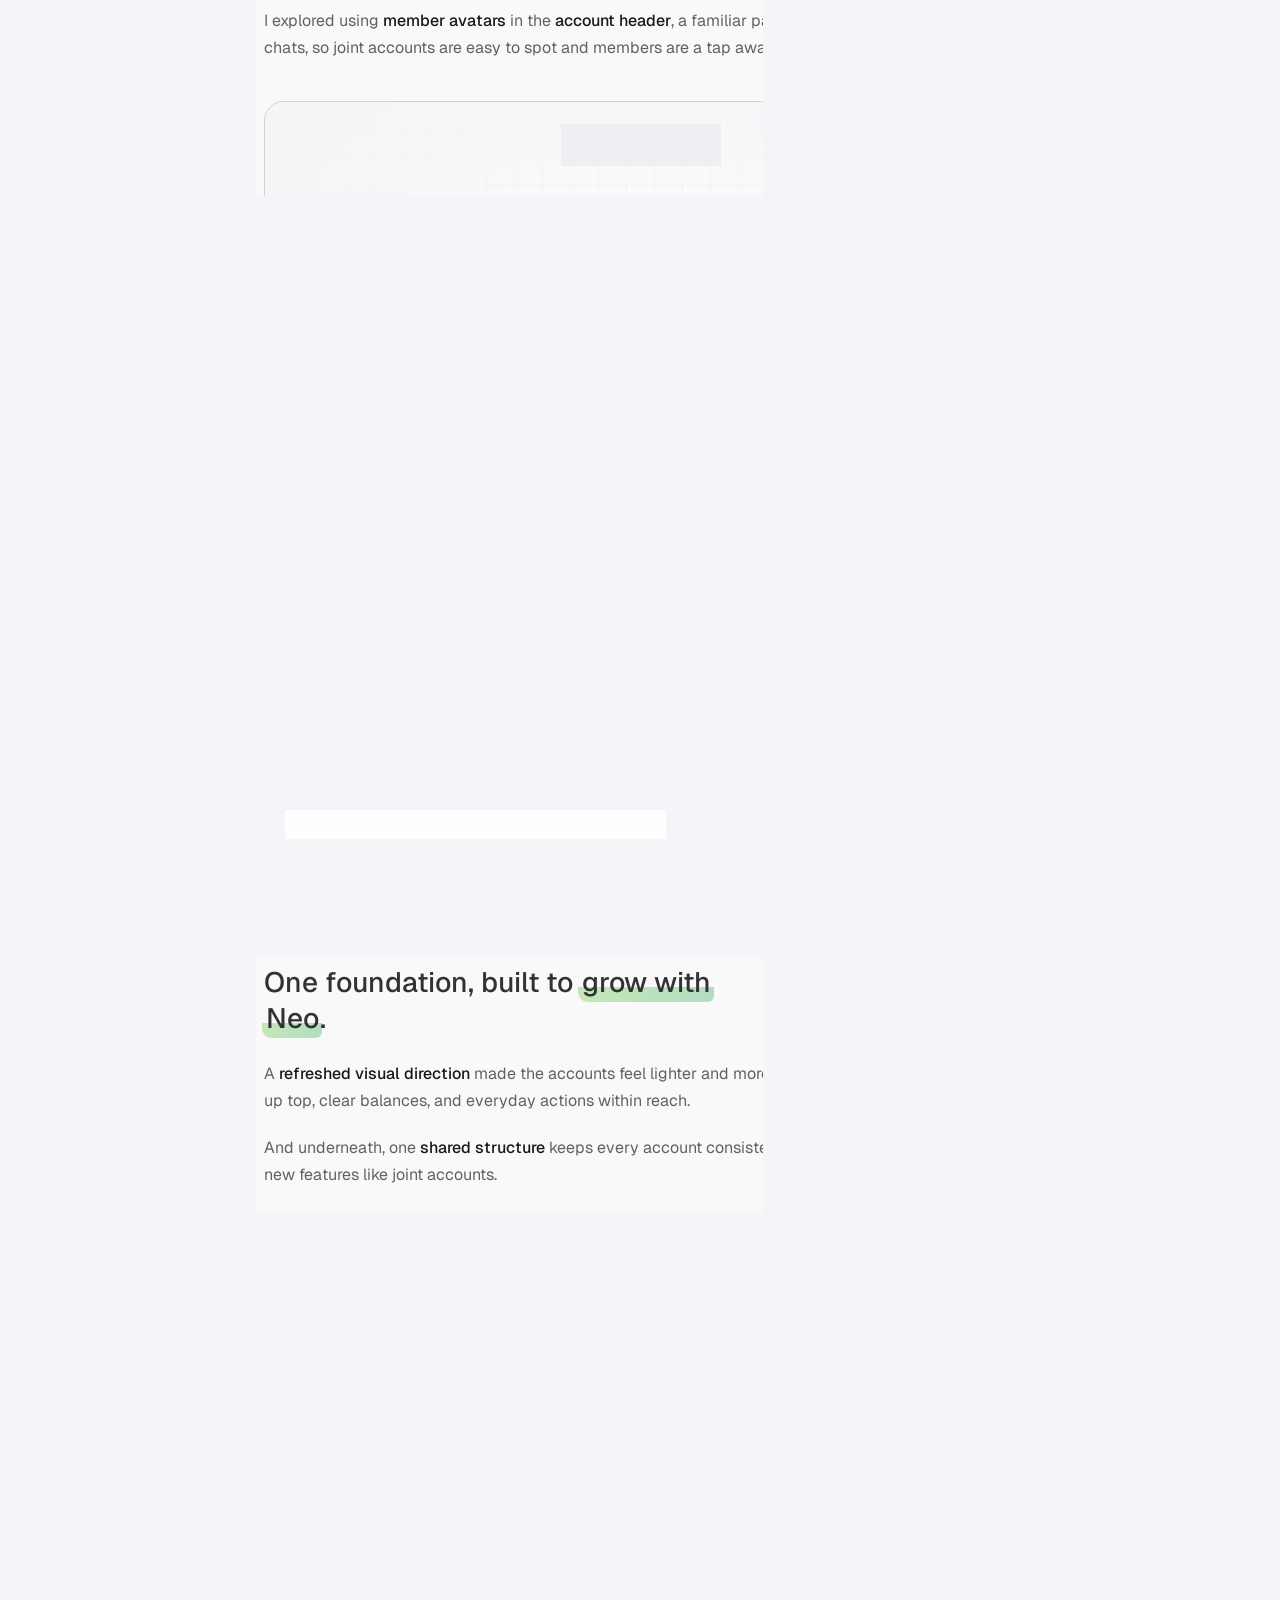
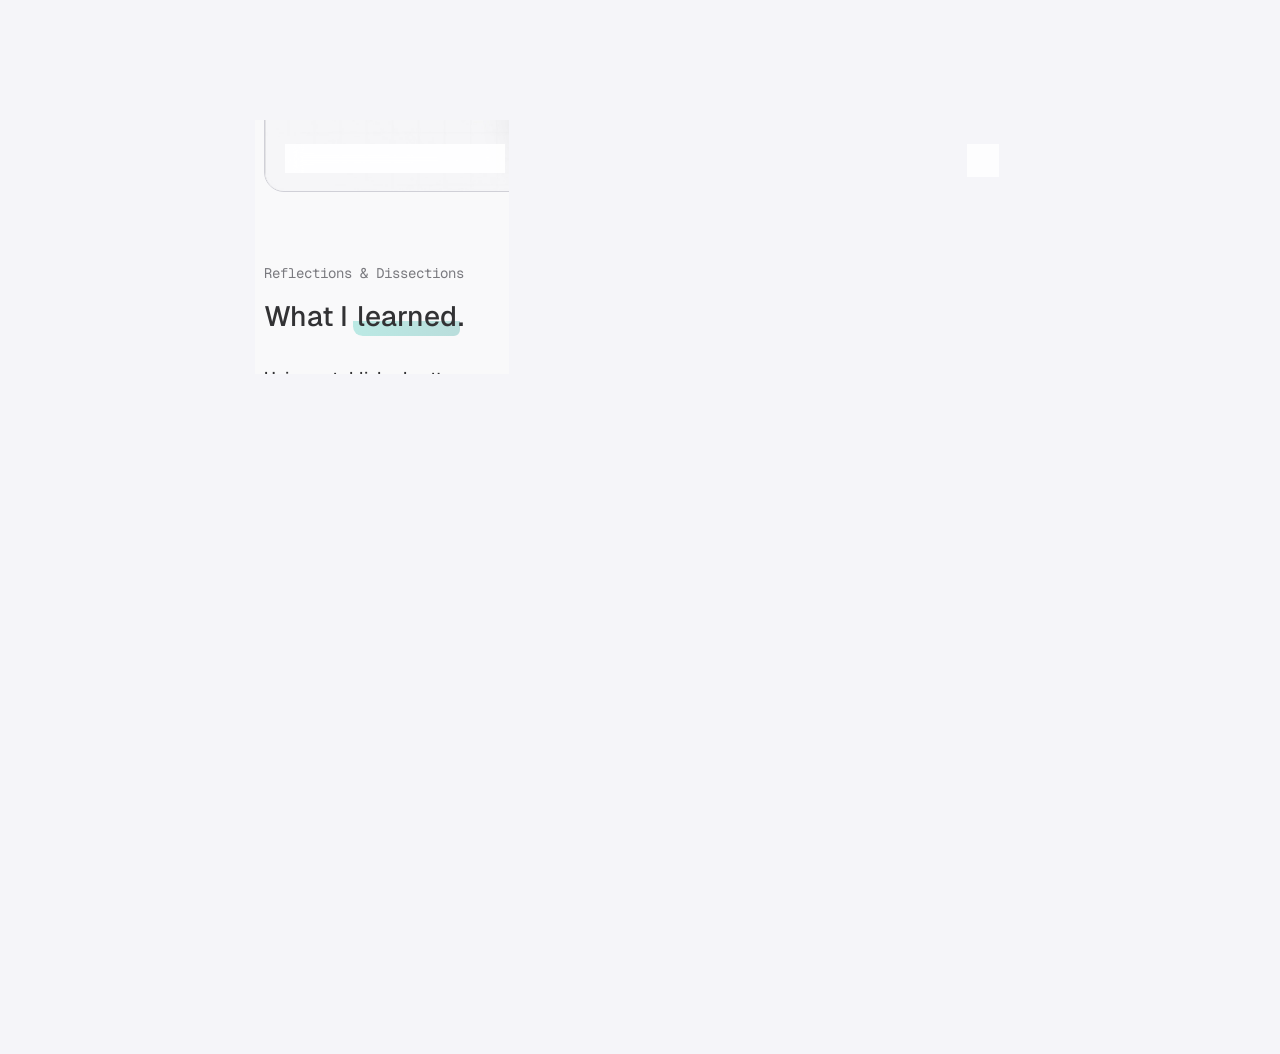
==== commit 55c9ebaa: "Card one keeps its drop shadow through the blueprint The phone keeps its regular shadow while it's a" ====
--- a/accounts-architecture.html
+++ b/accounts-architecture.html
@@ -14,7 +14,7 @@
   <link rel="preconnect" href="https://fonts.googleapis.com">
   <link rel="preconnect" href="https://fonts.gstatic.com" crossorigin>
   <link href="https://fonts.googleapis.com/css2?family=Geist:wght@400;500;600;700&family=Geist+Mono:wght@400&display=swap" rel="stylesheet">
-  <link rel="stylesheet" href="style.css?v=894">  <!-- bump the number after changing style.css so browsers load the new version -->
+  <link rel="stylesheet" href="style.css?v=895">  <!-- bump the number after changing style.css so browsers load the new version -->
   <script src="page-transitions.js?v=54"></script>
   <!-- Hold the first paint until the page is parsed, so a page transition has the whole page to animate -->
   <link rel="expect" href="#page-end" blocking="render">
--- a/style.css
+++ b/style.css
@@ -3052,6 +3052,33 @@
 
 .case-anim.is-skeleton .phone-mock-screen {
   background: rgba(255, 255, 255, 0.65);
+}
+
+/* The phone keeps its drop shadow the whole way through, blueprint too */
+.case-anim.is-skeleton .case-anim-rig .phone-mock-body {
+  box-shadow:
+    inset 0 0 0 1.5px rgba(12, 12, 13, 0.28),
+    inset 0 0 0 0 rgba(22, 22, 23, 0),
+    0 22px 40px rgba(12, 12, 13, 0.18),
+    0 5px 12px rgba(12, 12, 13, 0.1);
+}
+
+/* The fanned sheets' shadows fade out as they fold back in, so nothing
+   snaps away when they land on the phone and vanish */
+.case-anim.is-skeleton .case-anim-layer .phone-mock-body {
+  box-shadow:
+    inset 0 0 0 1.5px rgba(12, 12, 13, 0.28),
+    inset 0 0 0 0 rgba(22, 22, 23, 0),
+    0 22px 40px rgba(12, 12, 13, 0),
+    0 5px 12px rgba(12, 12, 13, 0);
+}
+
+.case-anim.is-skeleton.is-fanned .case-anim-layer .phone-mock-body {
+  box-shadow:
+    inset 0 0 0 1.5px rgba(12, 12, 13, 0.28),
+    inset 0 0 0 0 rgba(22, 22, 23, 0),
+    0 22px 40px rgba(12, 12, 13, 0.12),
+    0 5px 12px rgba(12, 12, 13, 0.06);
 }
 
 .case-anim.is-skeleton .phone-mock-screen::before {
@@ -15046,7 +15073,7 @@
   transition:
     opacity 0s linear 1.6s,
     background-color 0.8s ease,
-    box-shadow 0.8s ease;
+    box-shadow 1.2s ease;
 }
 
 .case-anim.is-fanned .case-anim-layer .phone-slab,
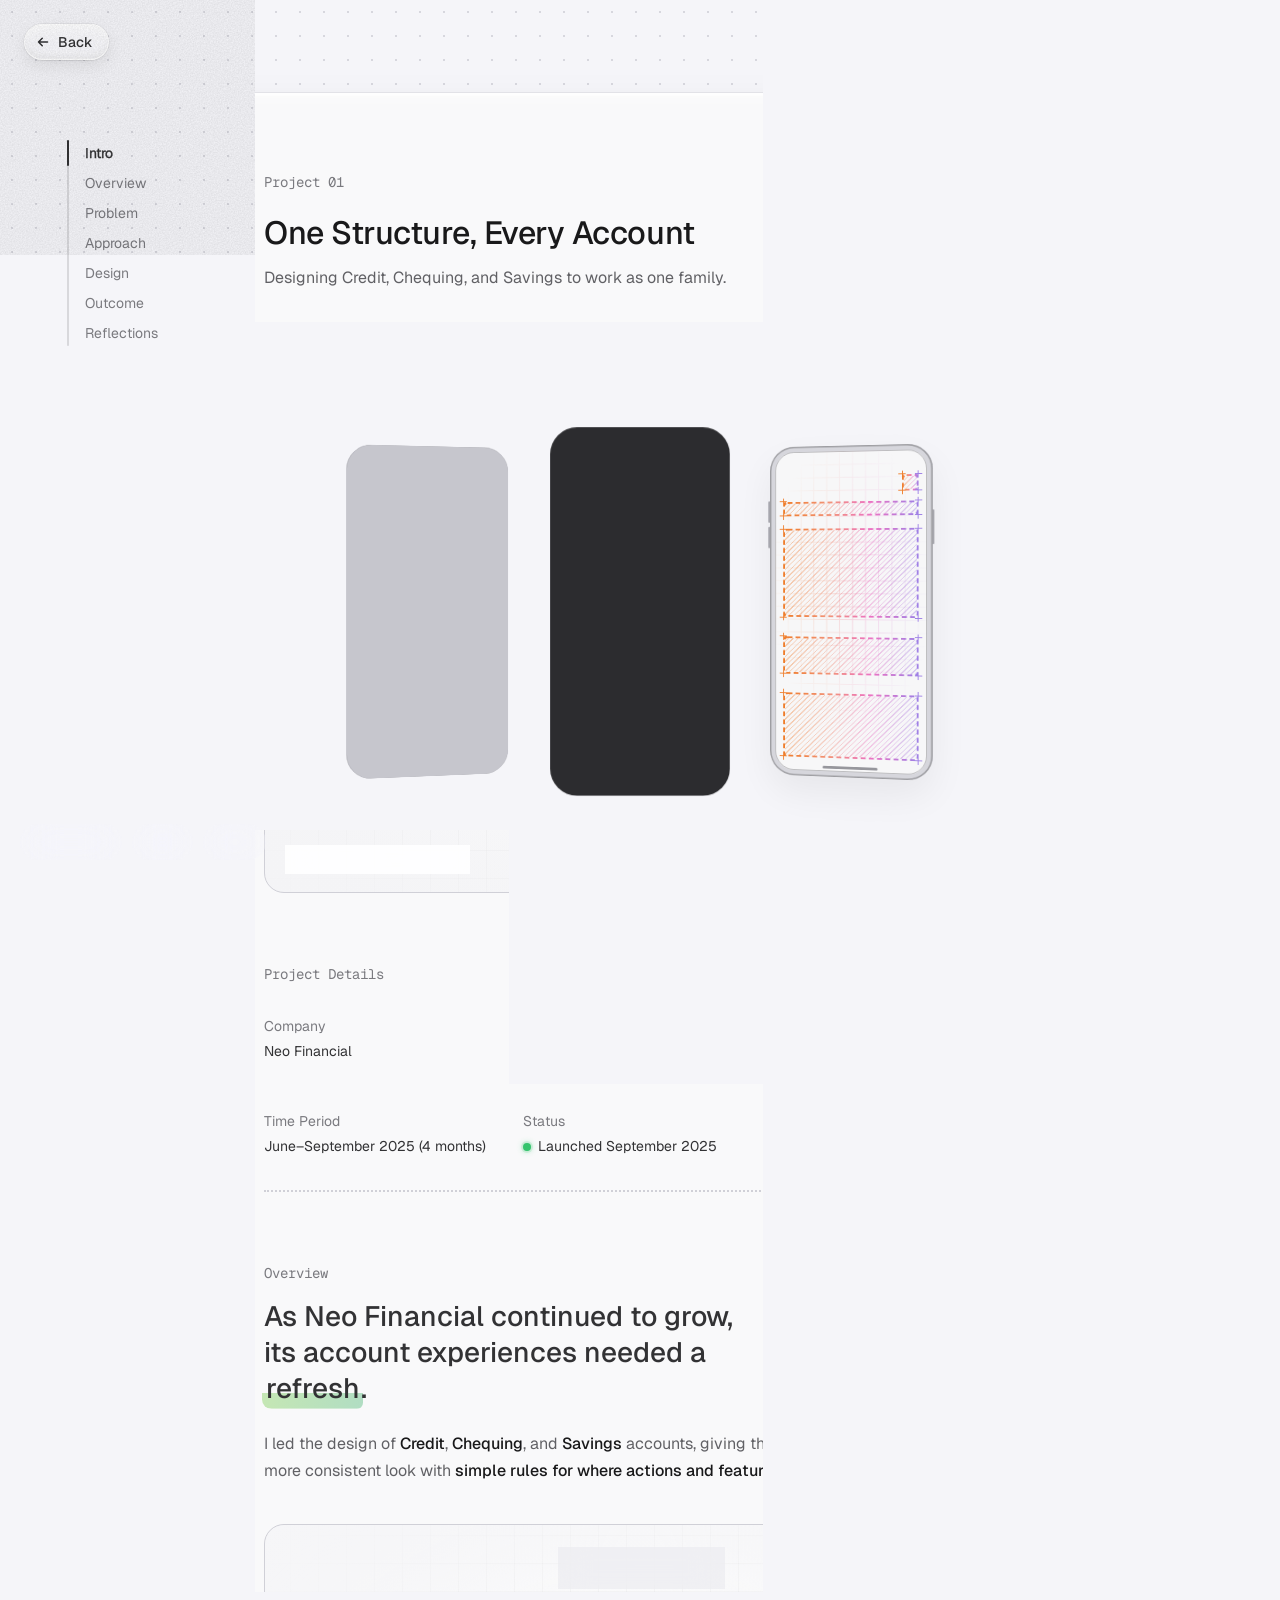
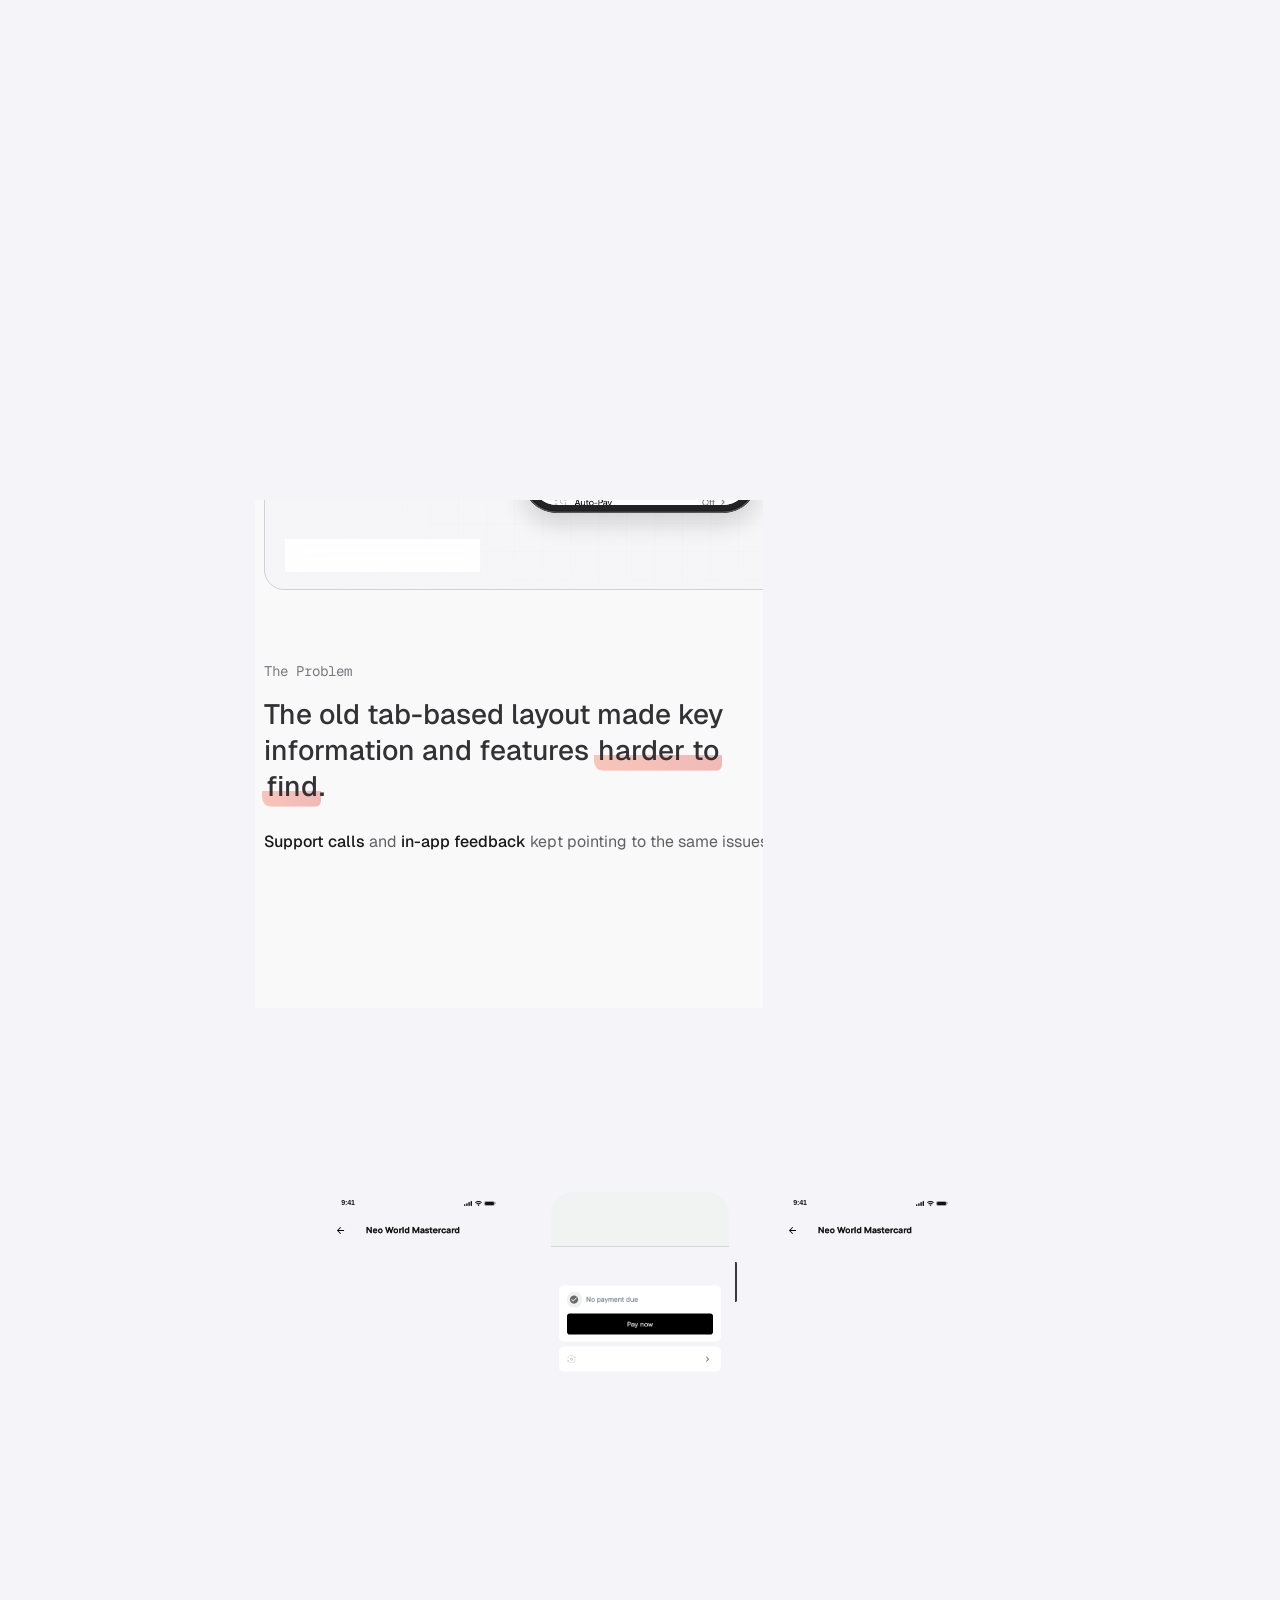
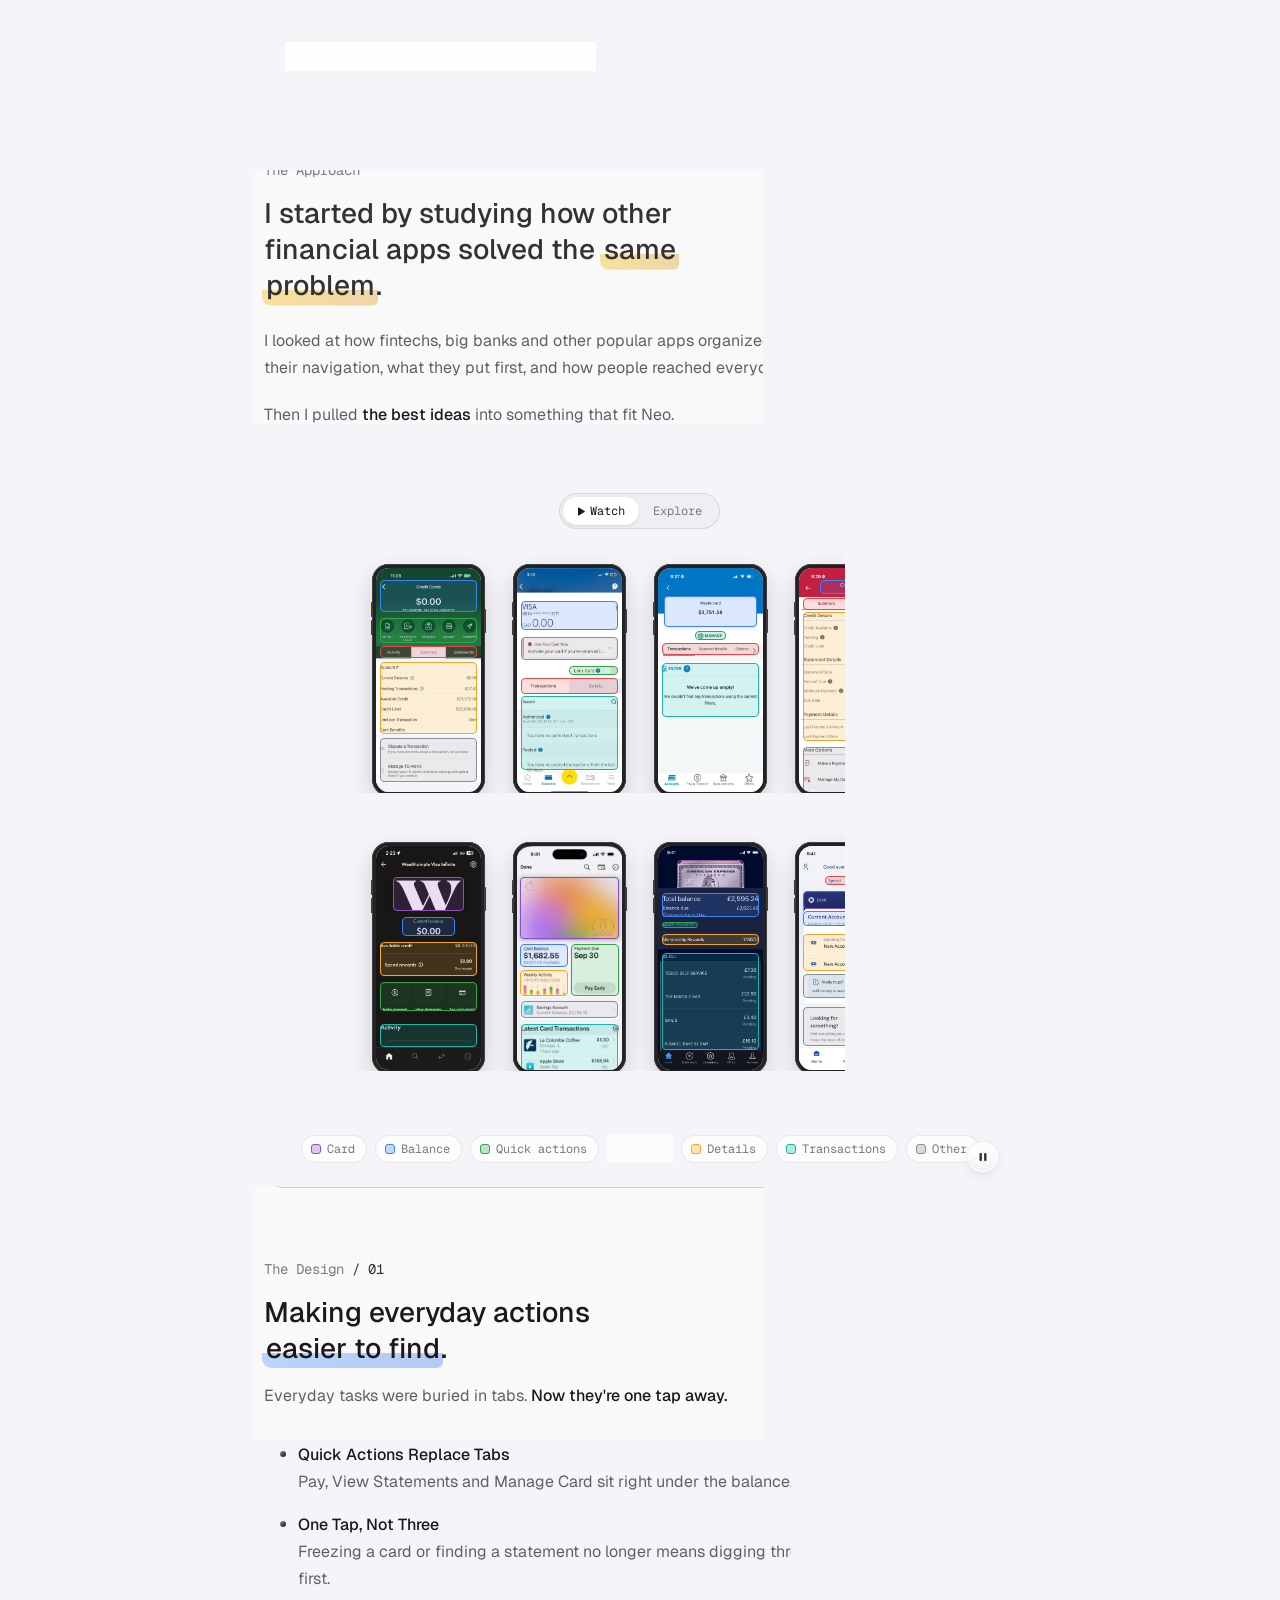
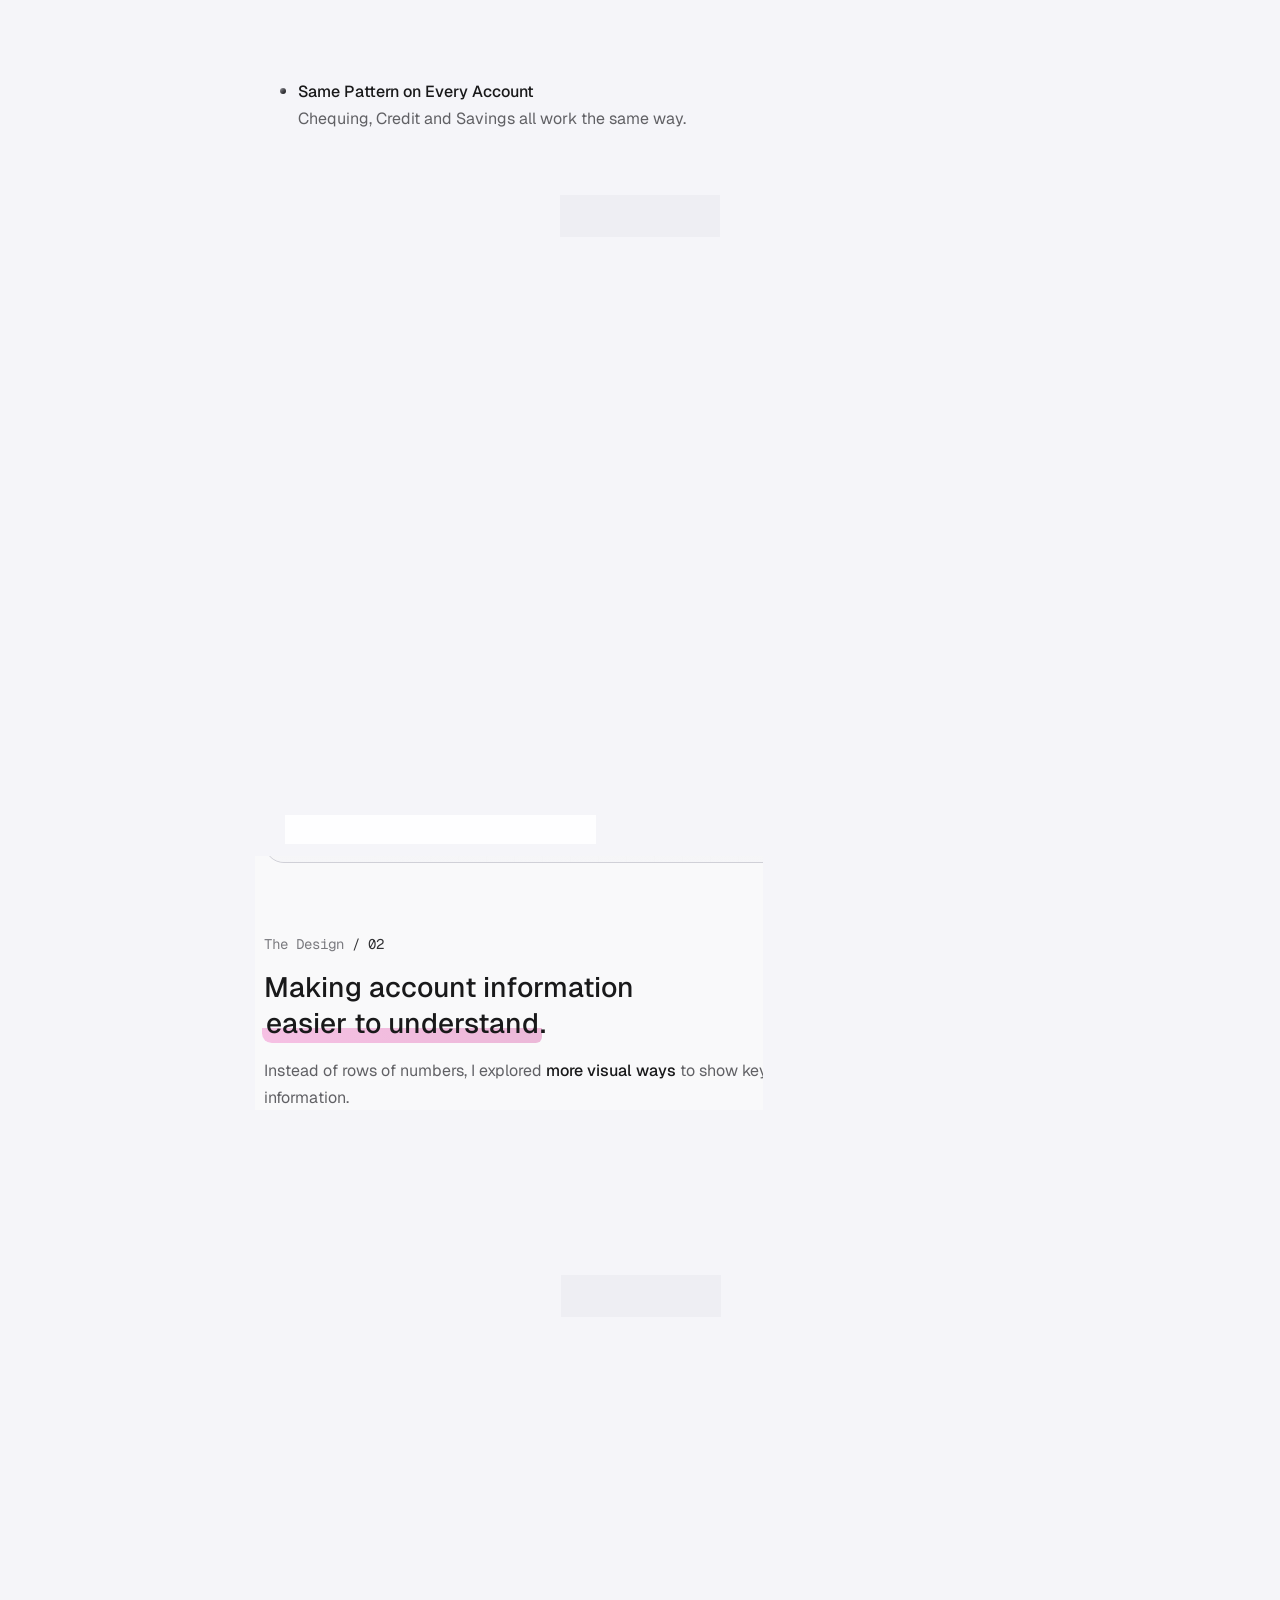
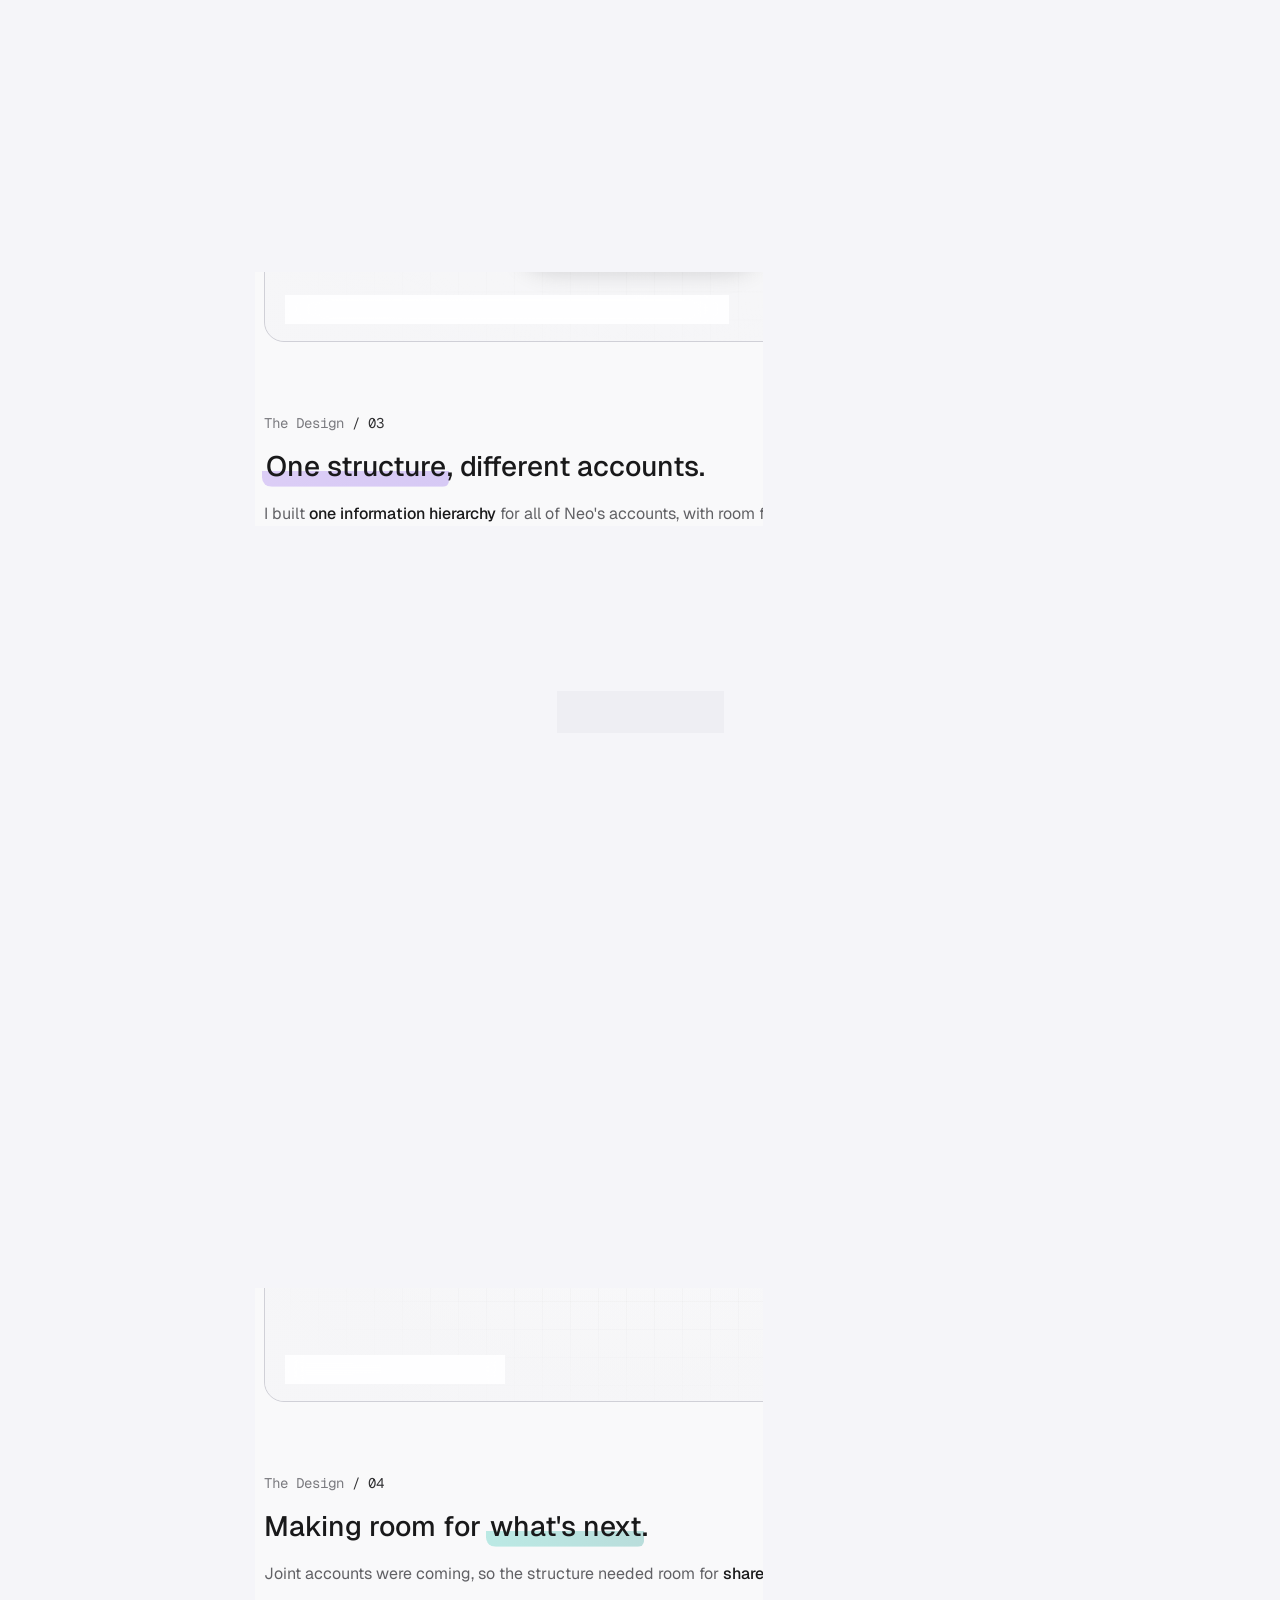
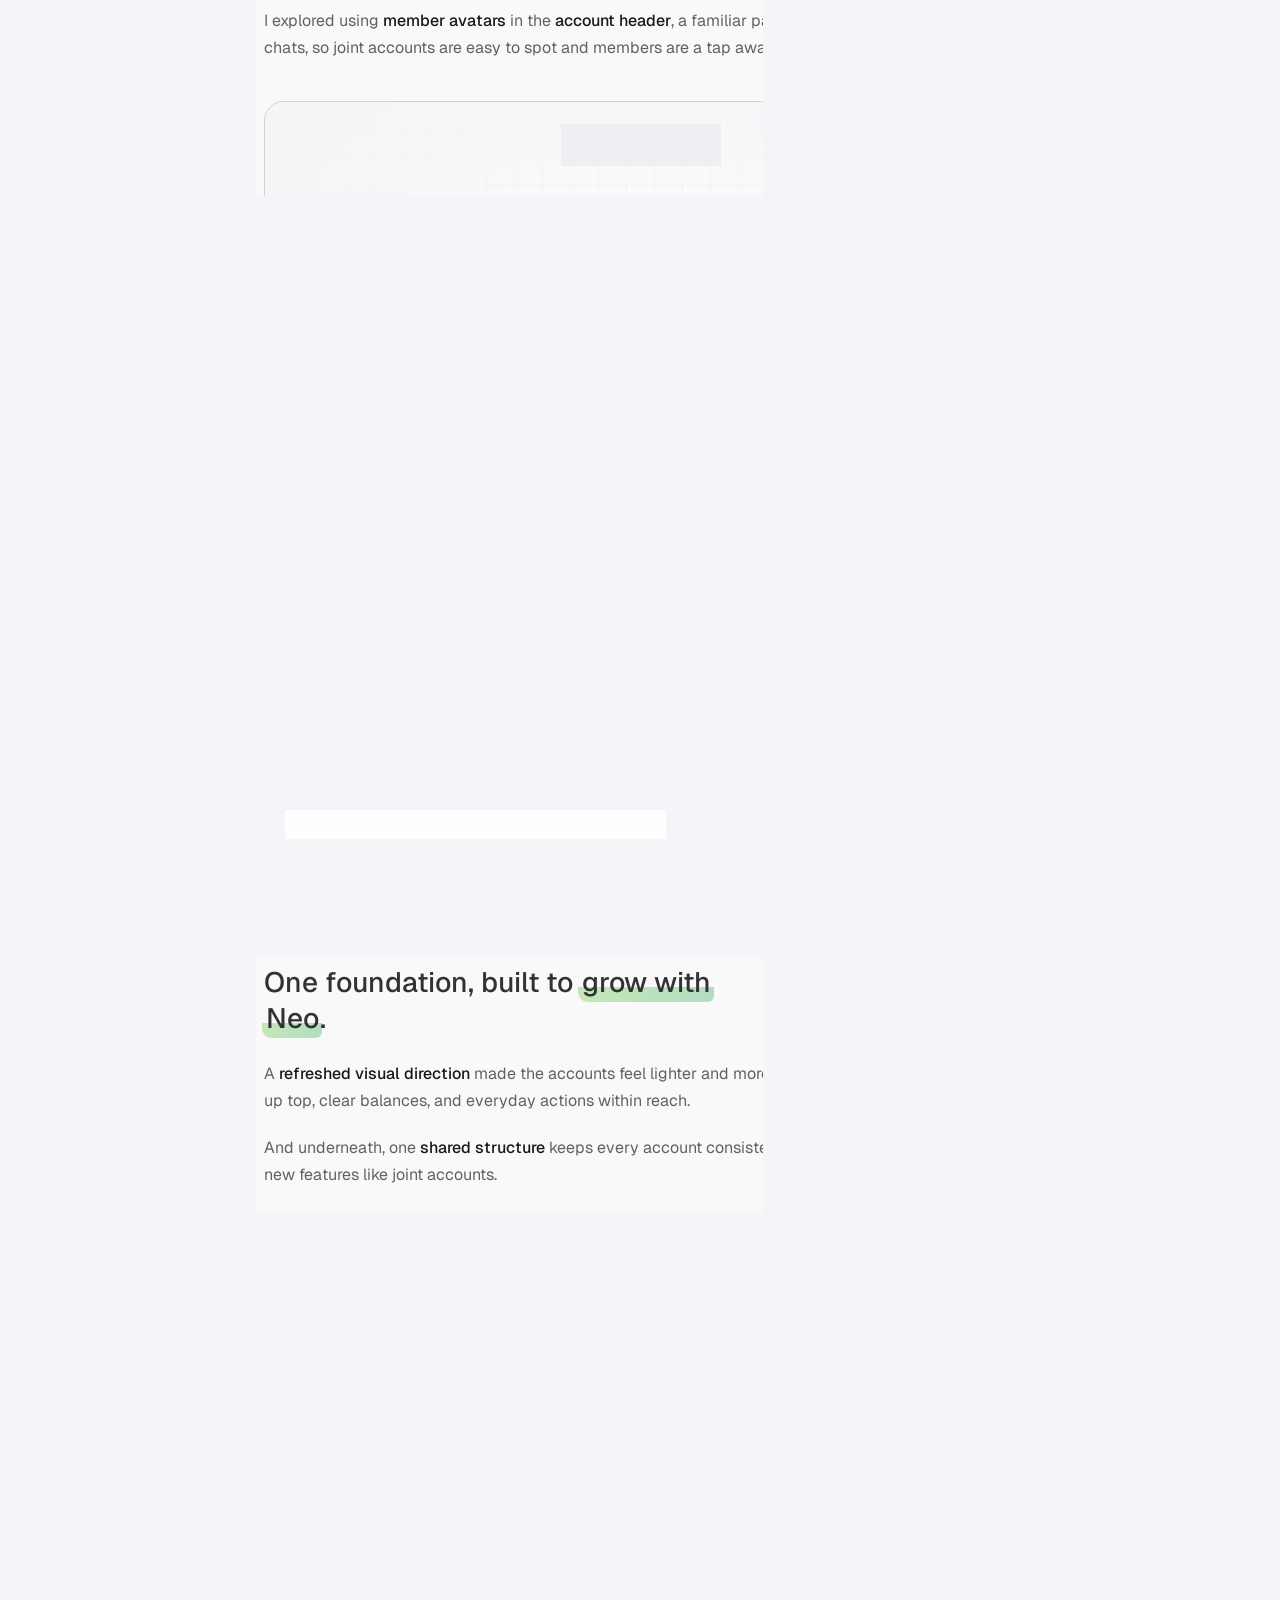
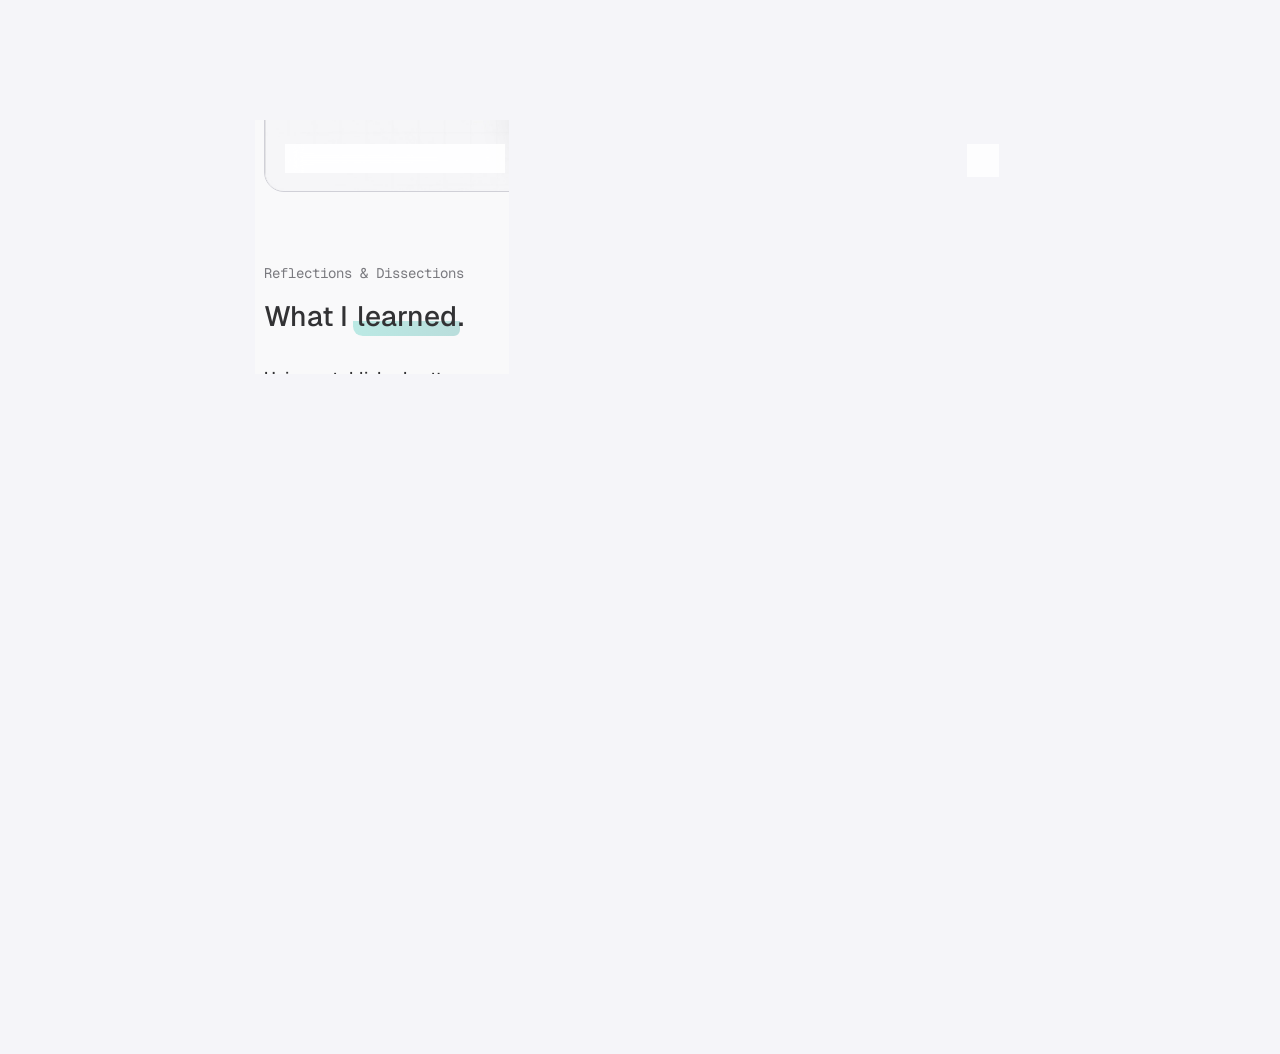
==== commit 45fa4d82: "Heart and view pills on both case studies Each case study counts its own likes and views (page-stats" ====
--- a/accounts-architecture.html
+++ b/accounts-architecture.html
@@ -716,11 +716,24 @@
   <script src="finale.js?v=15"></script>
   <script src="caption-fade.js?v=2"></script>
   <script src="showcase-video.js?v=1"></script>
-  <!-- Page stats (bottom-left corner), like the resume: the read time, worked
-       out from the case study's word count at ~200 words a minute -->
+  <!-- Page stats (bottom-left corner), like the resume: the read time (from
+       the word count at ~200 words a minute), likes and views (page-stats.js) -->
   <div class="floating-dock">
-    <div class="page-stats">
+    <div class="page-stats" data-stats="accounts-architecture">
       <span class="stat-pill" id="stat-read">– min read</span>
+      <button class="stat-pill stat-like" type="button" aria-pressed="false" aria-label="Like this case study">
+        <svg class="stat-heart" width="18" height="18" viewBox="0 0 24 24" aria-hidden="true">
+          <path d="M12 20.5s-7.5-4.6-9.6-9.4C.9 7.6 3.1 4 6.7 4c2.1 0 3.6 1.1 5.3 3 1.7-1.9 3.2-3 5.3-3 3.6 0 5.8 3.6 4.3 7.1-2.1 4.8-9.6 9.4-9.6 9.4Z"/>
+        </svg>
+        <span class="stat-count">–</span>
+      </button>
+      <span class="stat-pill stat-views">
+        <svg width="20" height="20" viewBox="0 0 24 24" fill="none" aria-hidden="true">
+          <path d="M2.5 12S6 5.5 12 5.5 21.5 12 21.5 12 18 18.5 12 18.5 2.5 12 2.5 12Z" stroke="currentColor" stroke-width="2" stroke-linejoin="round"/>
+          <circle cx="12" cy="12" r="3" stroke="currentColor" stroke-width="2"/>
+        </svg>
+        <span class="stat-count">–</span>
+      </span>
     </div>
   </div>
   <script>
@@ -736,6 +749,8 @@
       document.getElementById("stat-read").textContent = Math.max(1, Math.round(words / 200)) + " min read";
     })();
   </script>
+  <!-- Likes and views (page-stats.js) -->
+  <script src="page-stats.js?v=1"></script>
   <div id="page-end"></div>
   <script src="offscreen-pause.js?v=1" defer></script>
 </body>
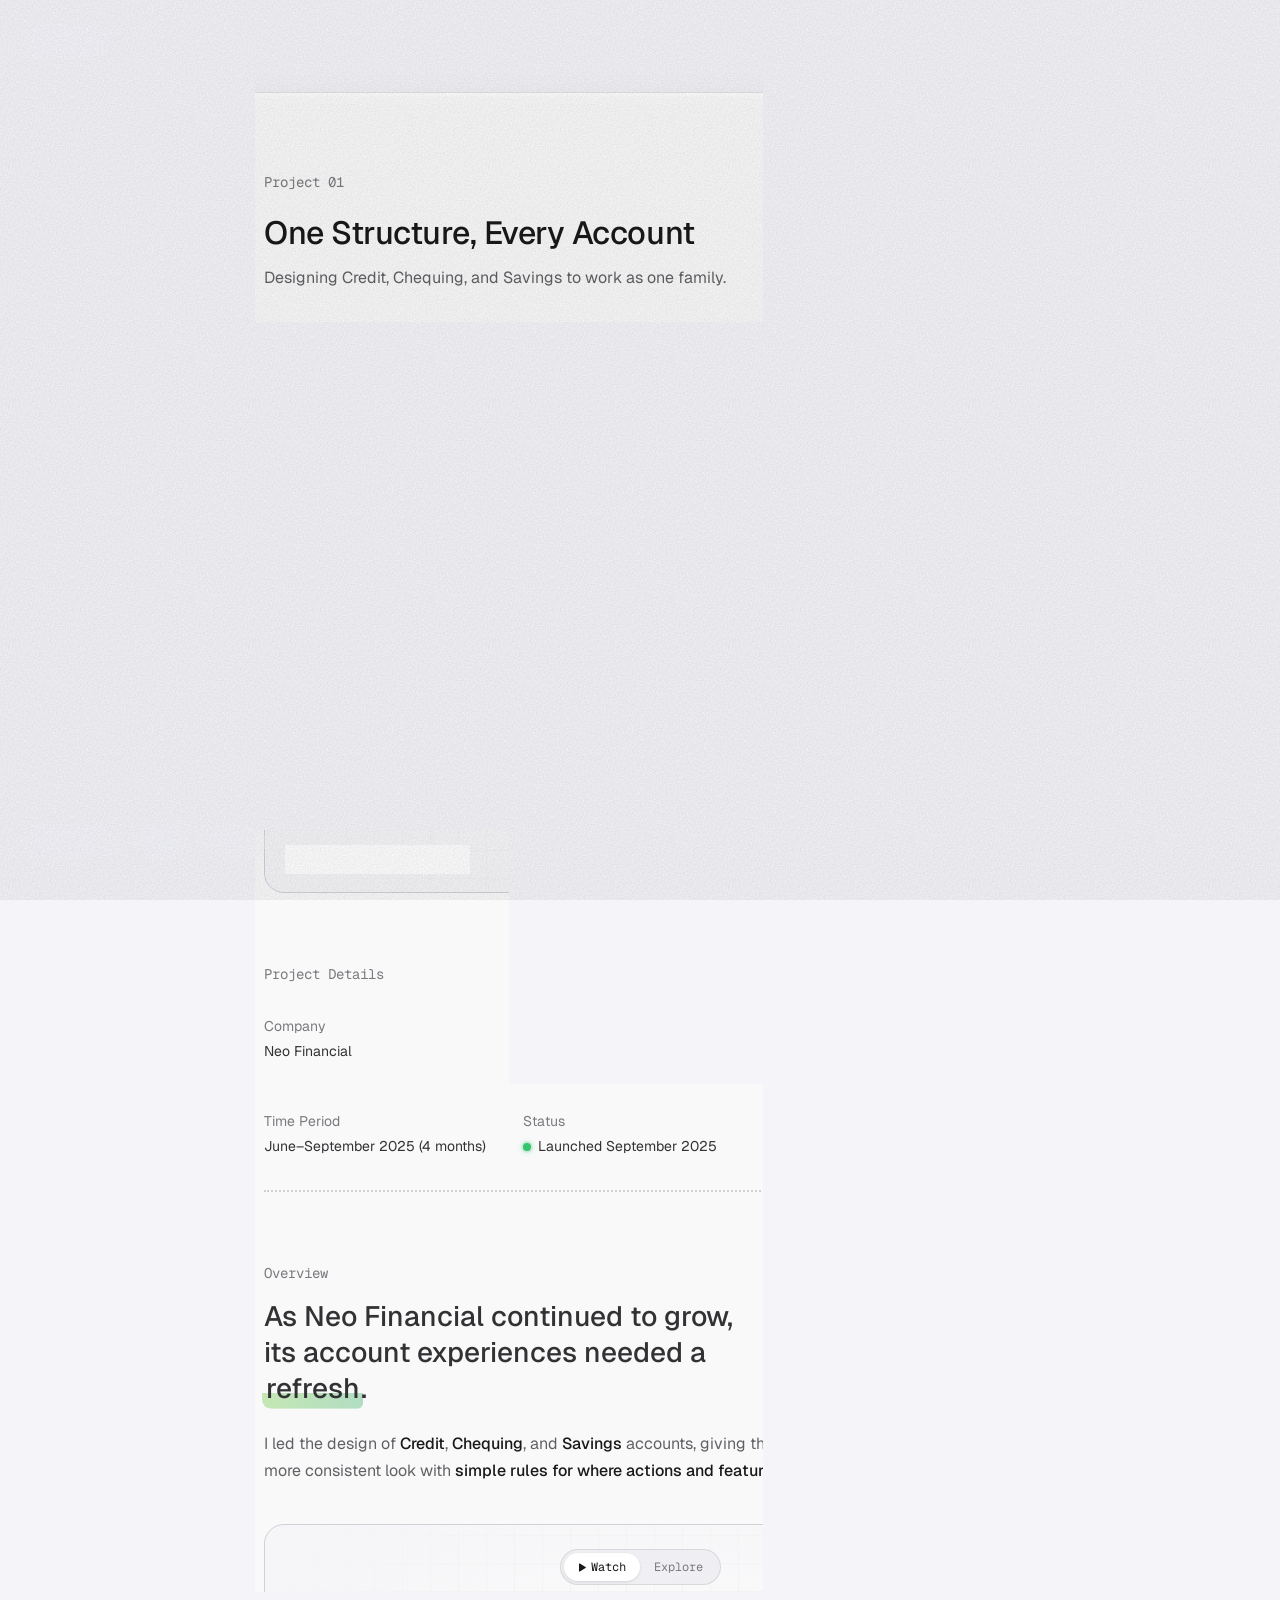
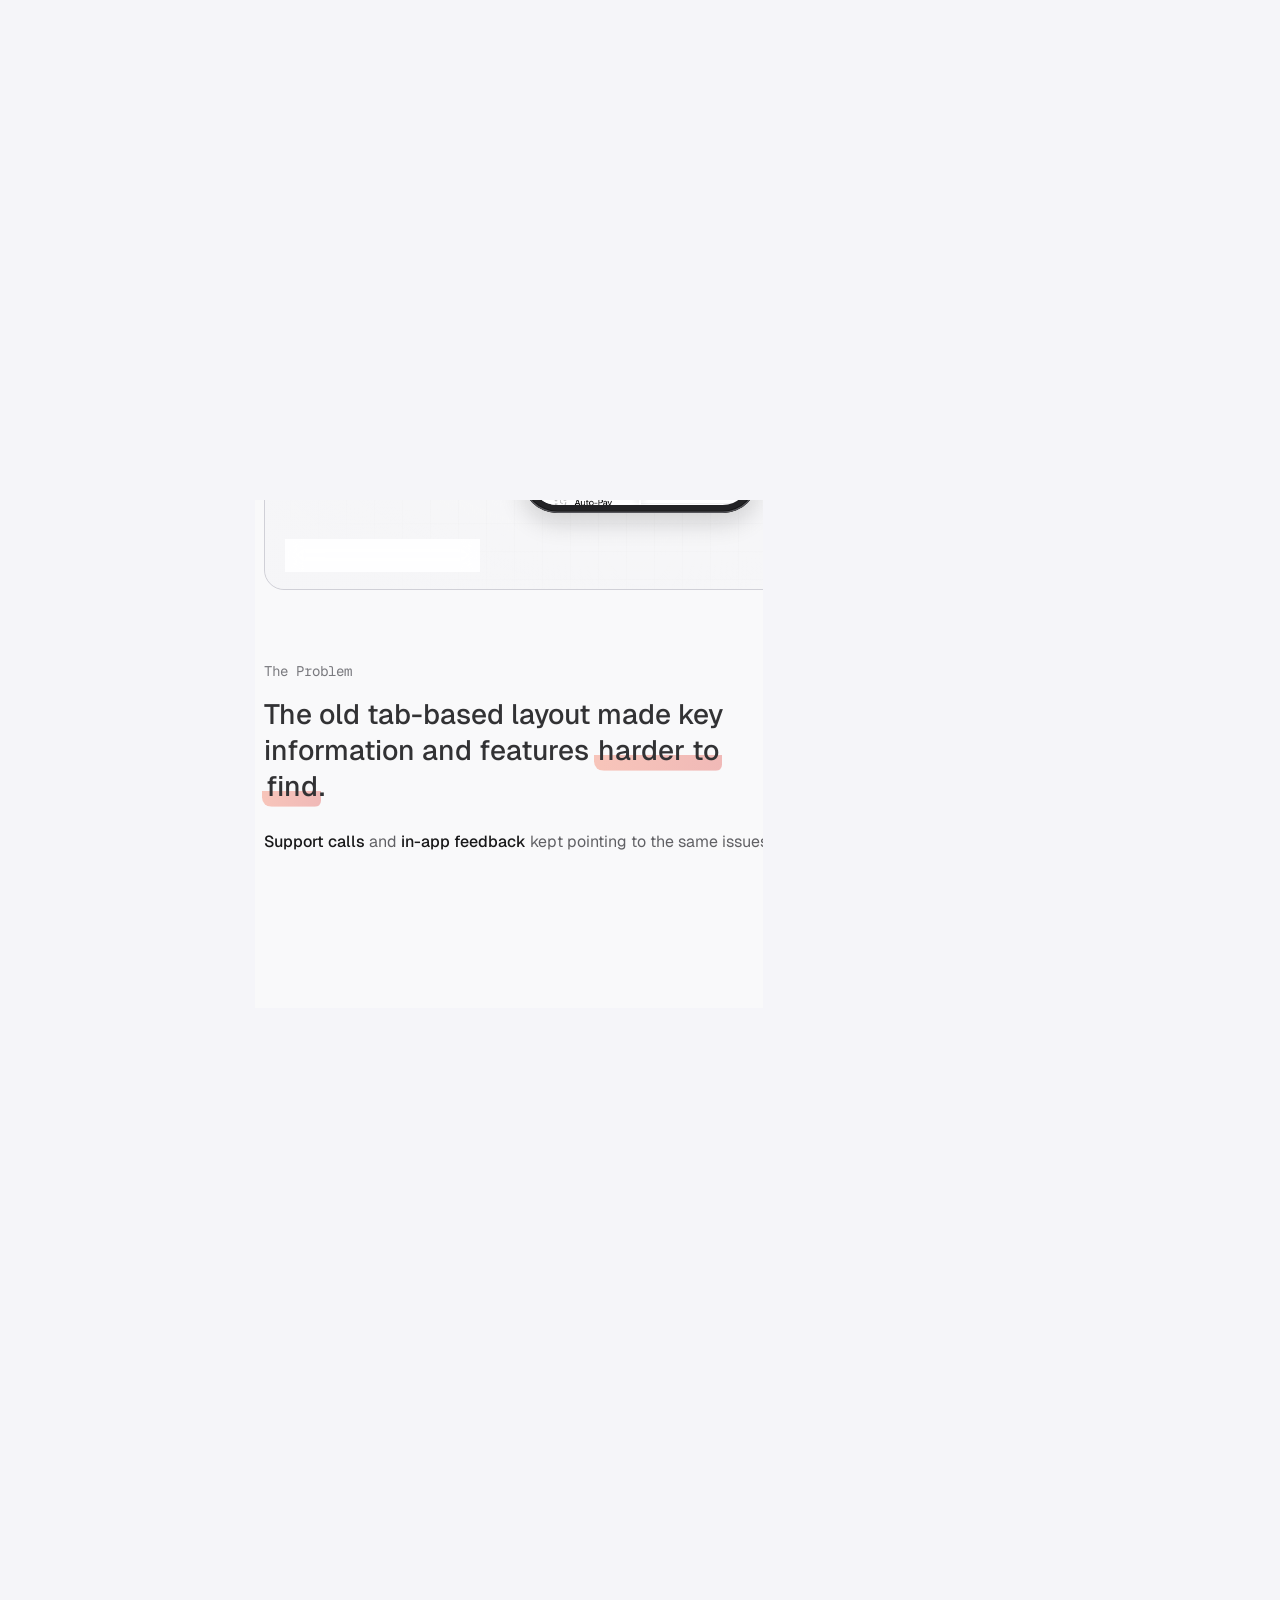
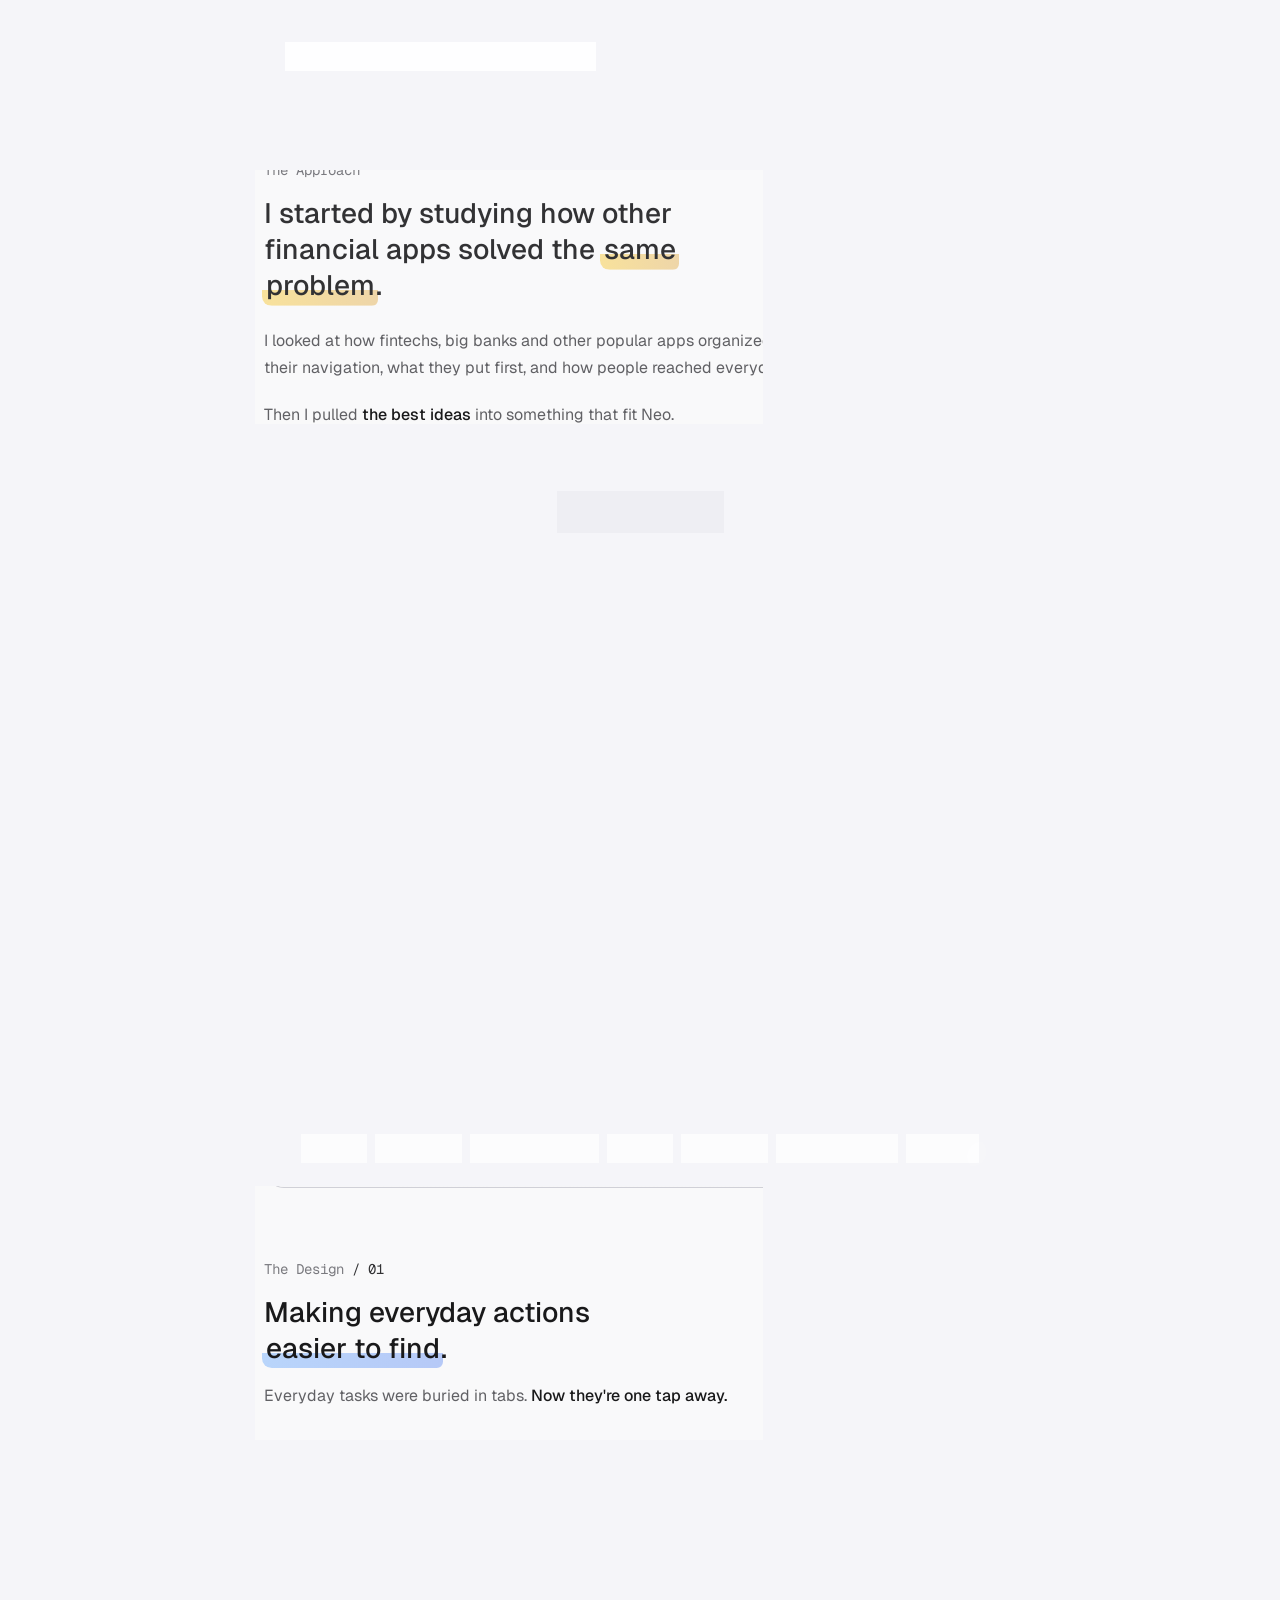
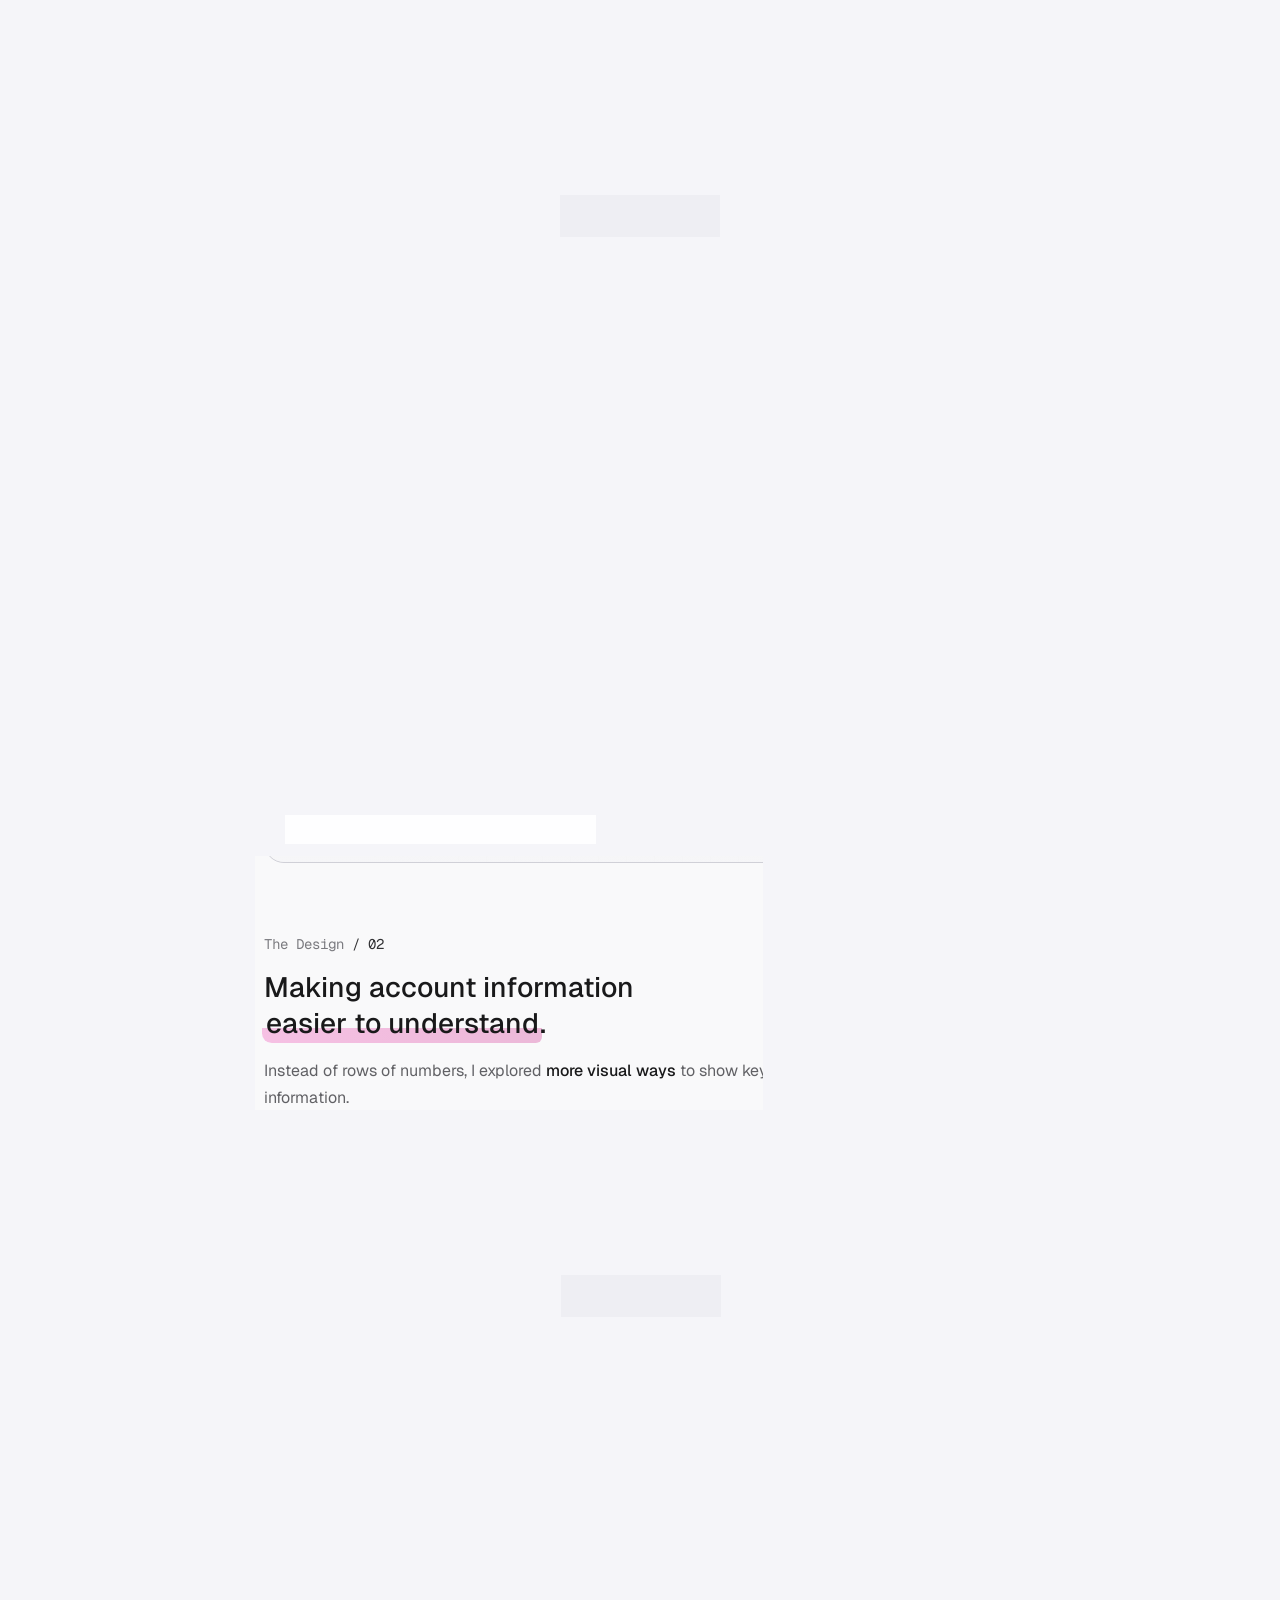
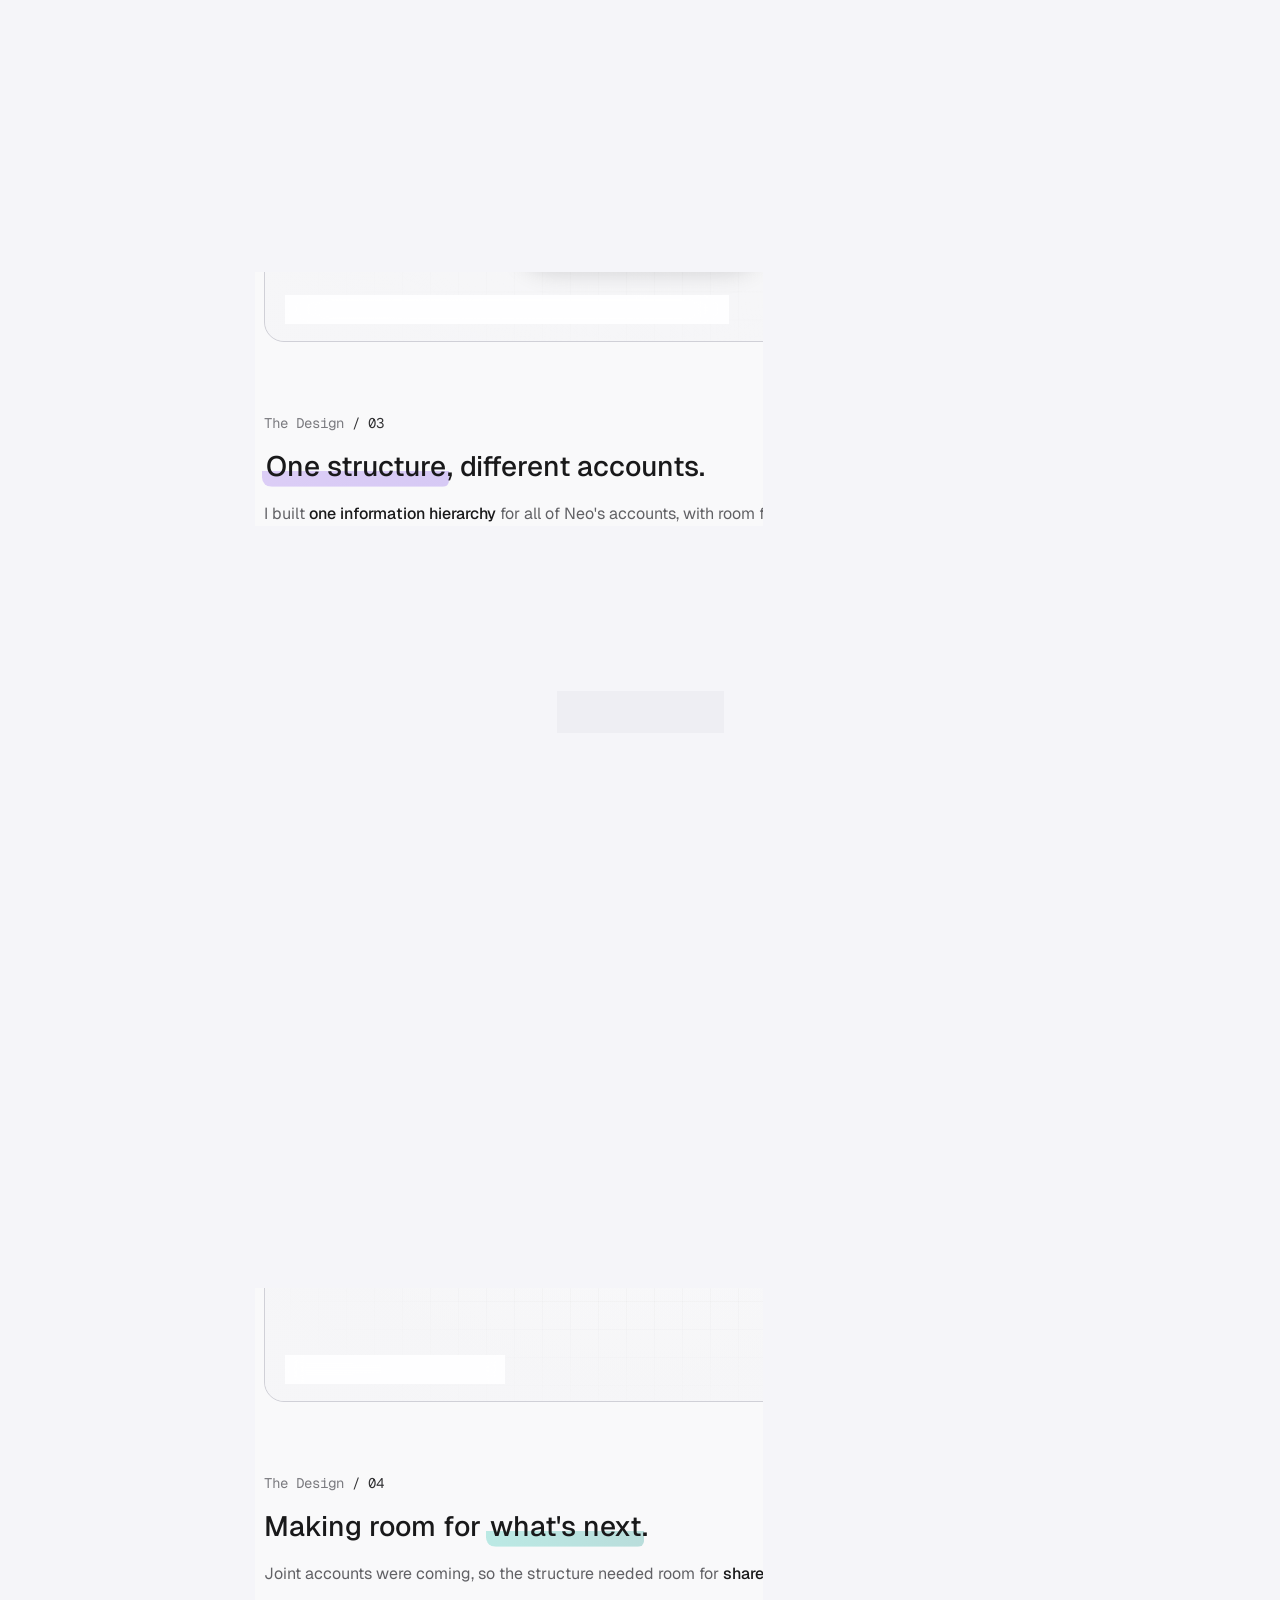
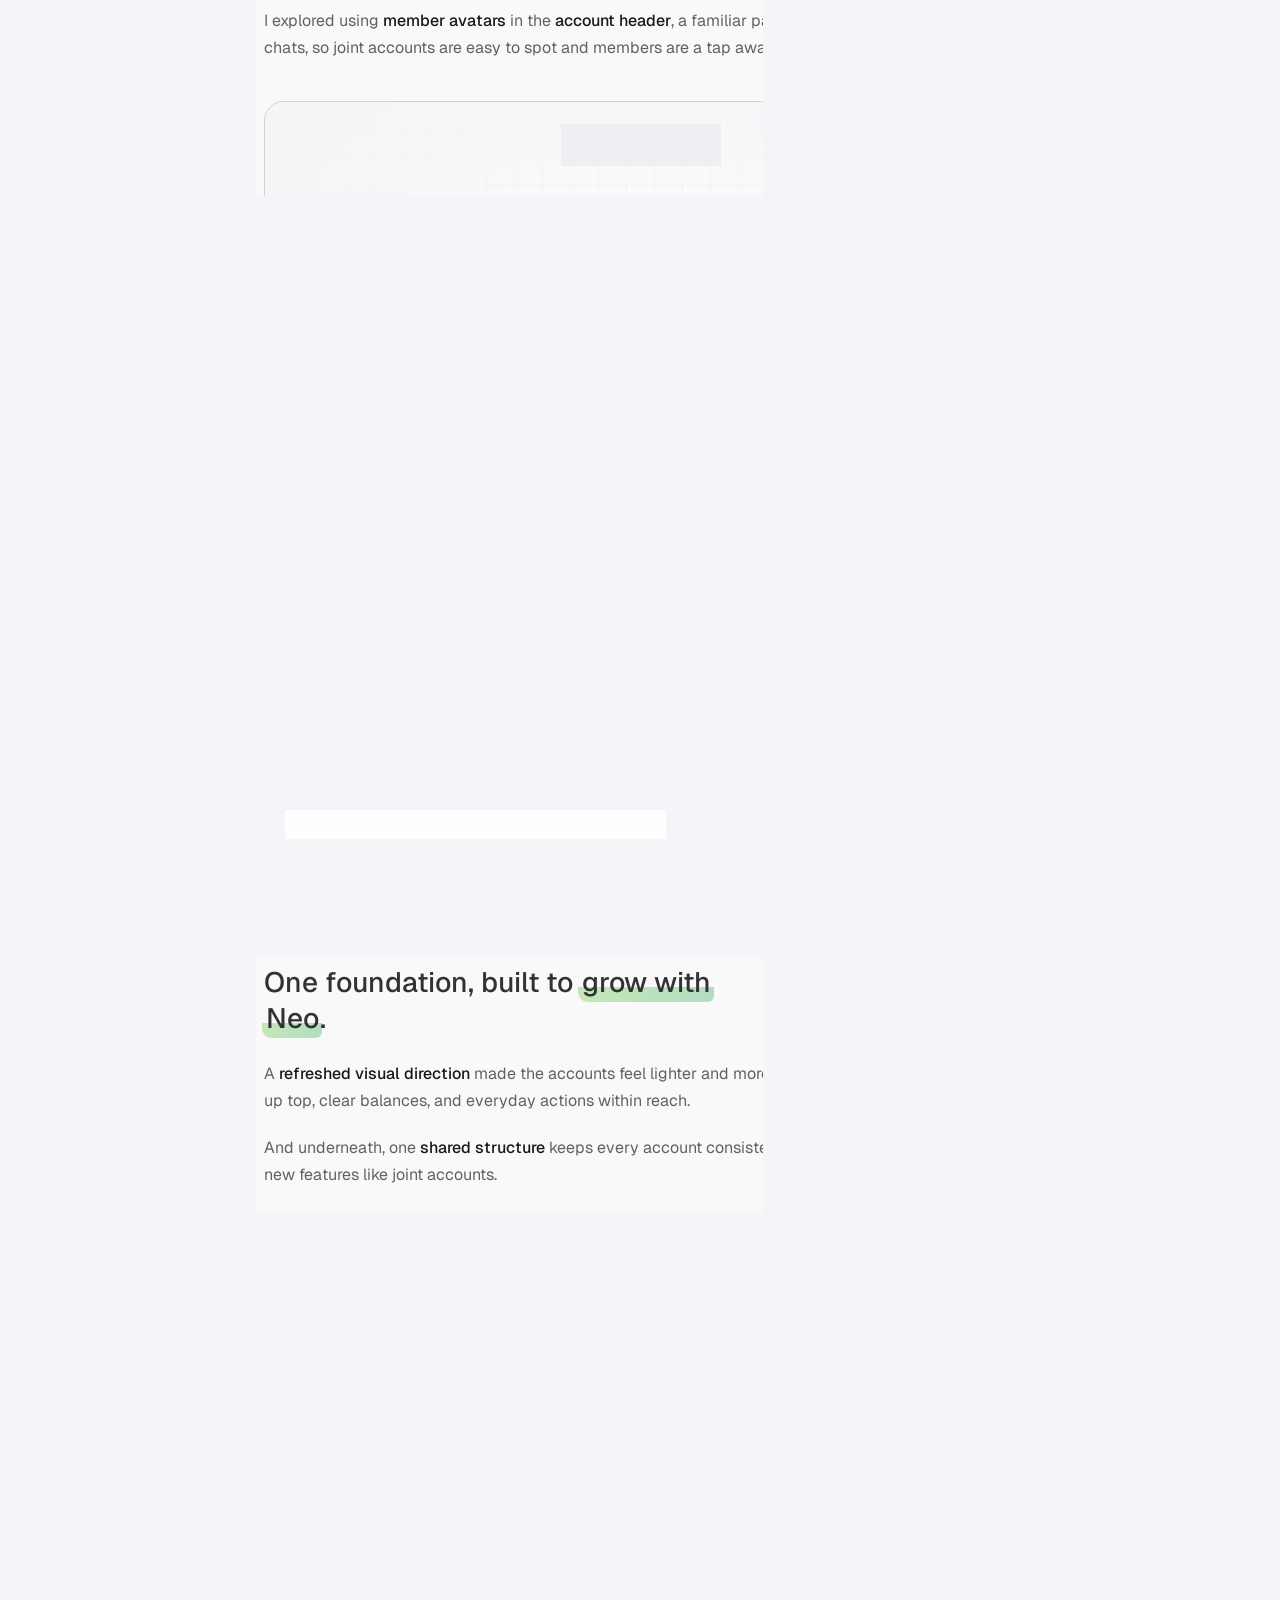
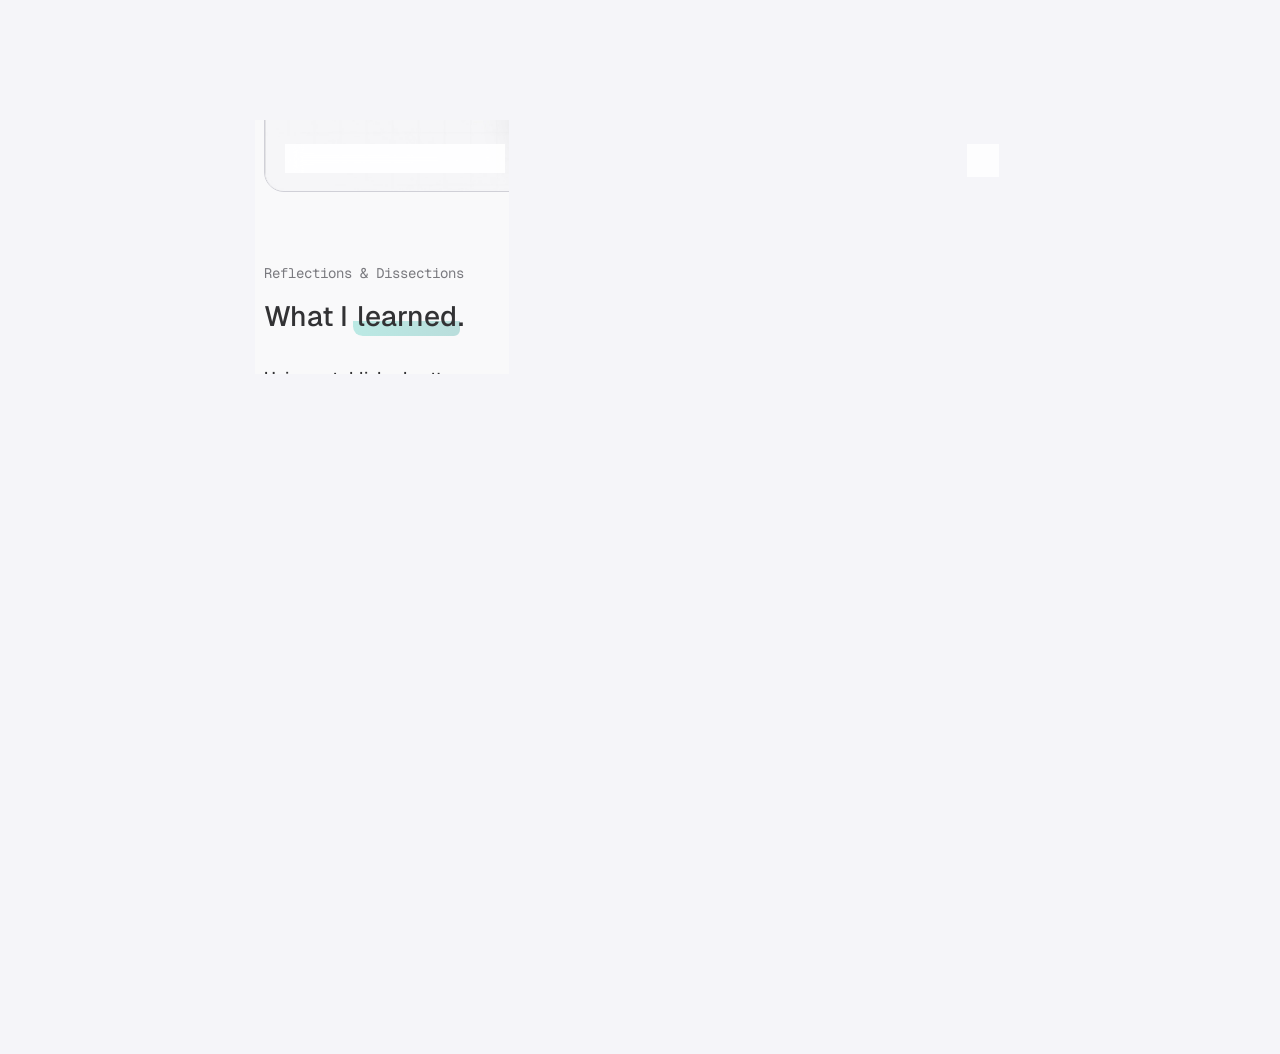
==== commit 86f56563: "Only the resume's first fold lifts on hover The Experience sheet's fold and both case studies' folds" ====
--- a/accounts-architecture.html
+++ b/accounts-architecture.html
@@ -14,7 +14,7 @@
   <link rel="preconnect" href="https://fonts.googleapis.com">
   <link rel="preconnect" href="https://fonts.gstatic.com" crossorigin>
   <link href="https://fonts.googleapis.com/css2?family=Geist:wght@400;500;600;700&family=Geist+Mono:wght@400&display=swap" rel="stylesheet">
-  <link rel="stylesheet" href="style.css?v=895">  <!-- bump the number after changing style.css so browsers load the new version -->
+  <link rel="stylesheet" href="style.css?v=896">  <!-- bump the number after changing style.css so browsers load the new version -->
   <script src="page-transitions.js?v=54"></script>
   <!-- Hold the first paint until the page is parsed, so a page transition has the whole page to animate -->
   <link rel="expect" href="#page-end" blocking="render">
@@ -681,8 +681,6 @@
           </div>
         </section>
       </article>
-      <!-- Hover area for the folded corner (see "Folded corner" in style.css) -->
-      <span class="fold-hotspot" aria-hidden="true"></span>
     </div>
     <footer class="site-footer resume-footer">
       <p>© <span id="year">2026</span> Edward A. Marroquin</p>
--- a/style.css
+++ b/style.css
@@ -1331,14 +1331,11 @@
 
 /* ===== Page 2 (resume) =====
    Experience and Expertise sit on a second sheet, 56px below the first, with
-   its own folded corner. Its fold lifts on hover but hides no stamp. */
+   its own folded corner. Only the first sheet's fold lifts on hover; this
+   one stays still (it has no hover area). */
 .resume-frame.resume-page-2 {
   margin-top: 56px;
   view-transition-name: none;
-}
-
-.resume-page-2 .fold-hotspot {
-  cursor: default;
 }
 
 /* ===== Fun (resume) =====
@@ -3537,10 +3534,8 @@
   --fold-side: 0px;
 }
 
-/* On a case study the fold just lifts: there's no stamp under it to open */
-.page-case .fold-hotspot {
-  cursor: default;
-}
+/* On a case study the fold stays still (no hover area): only the resume's
+   first fold lifts, over its stamp */
 
 .case-back {
   position: fixed;
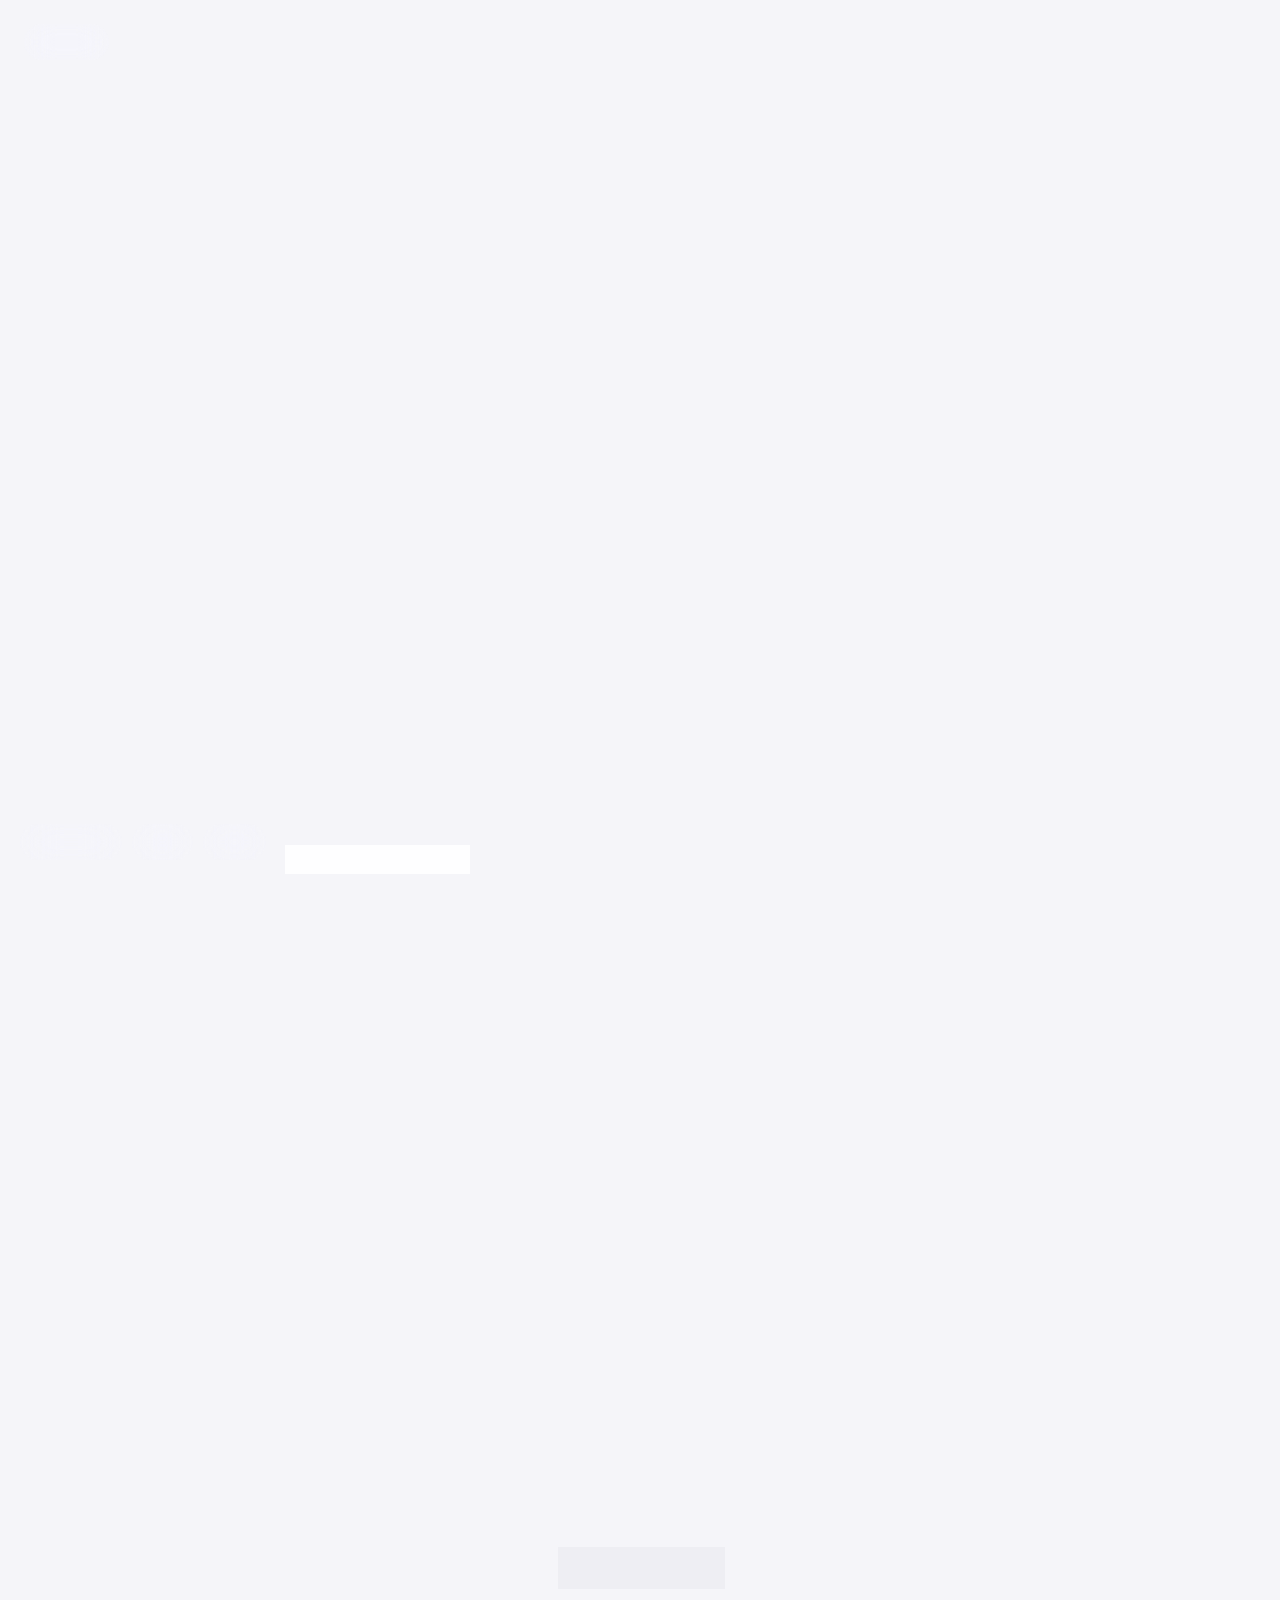
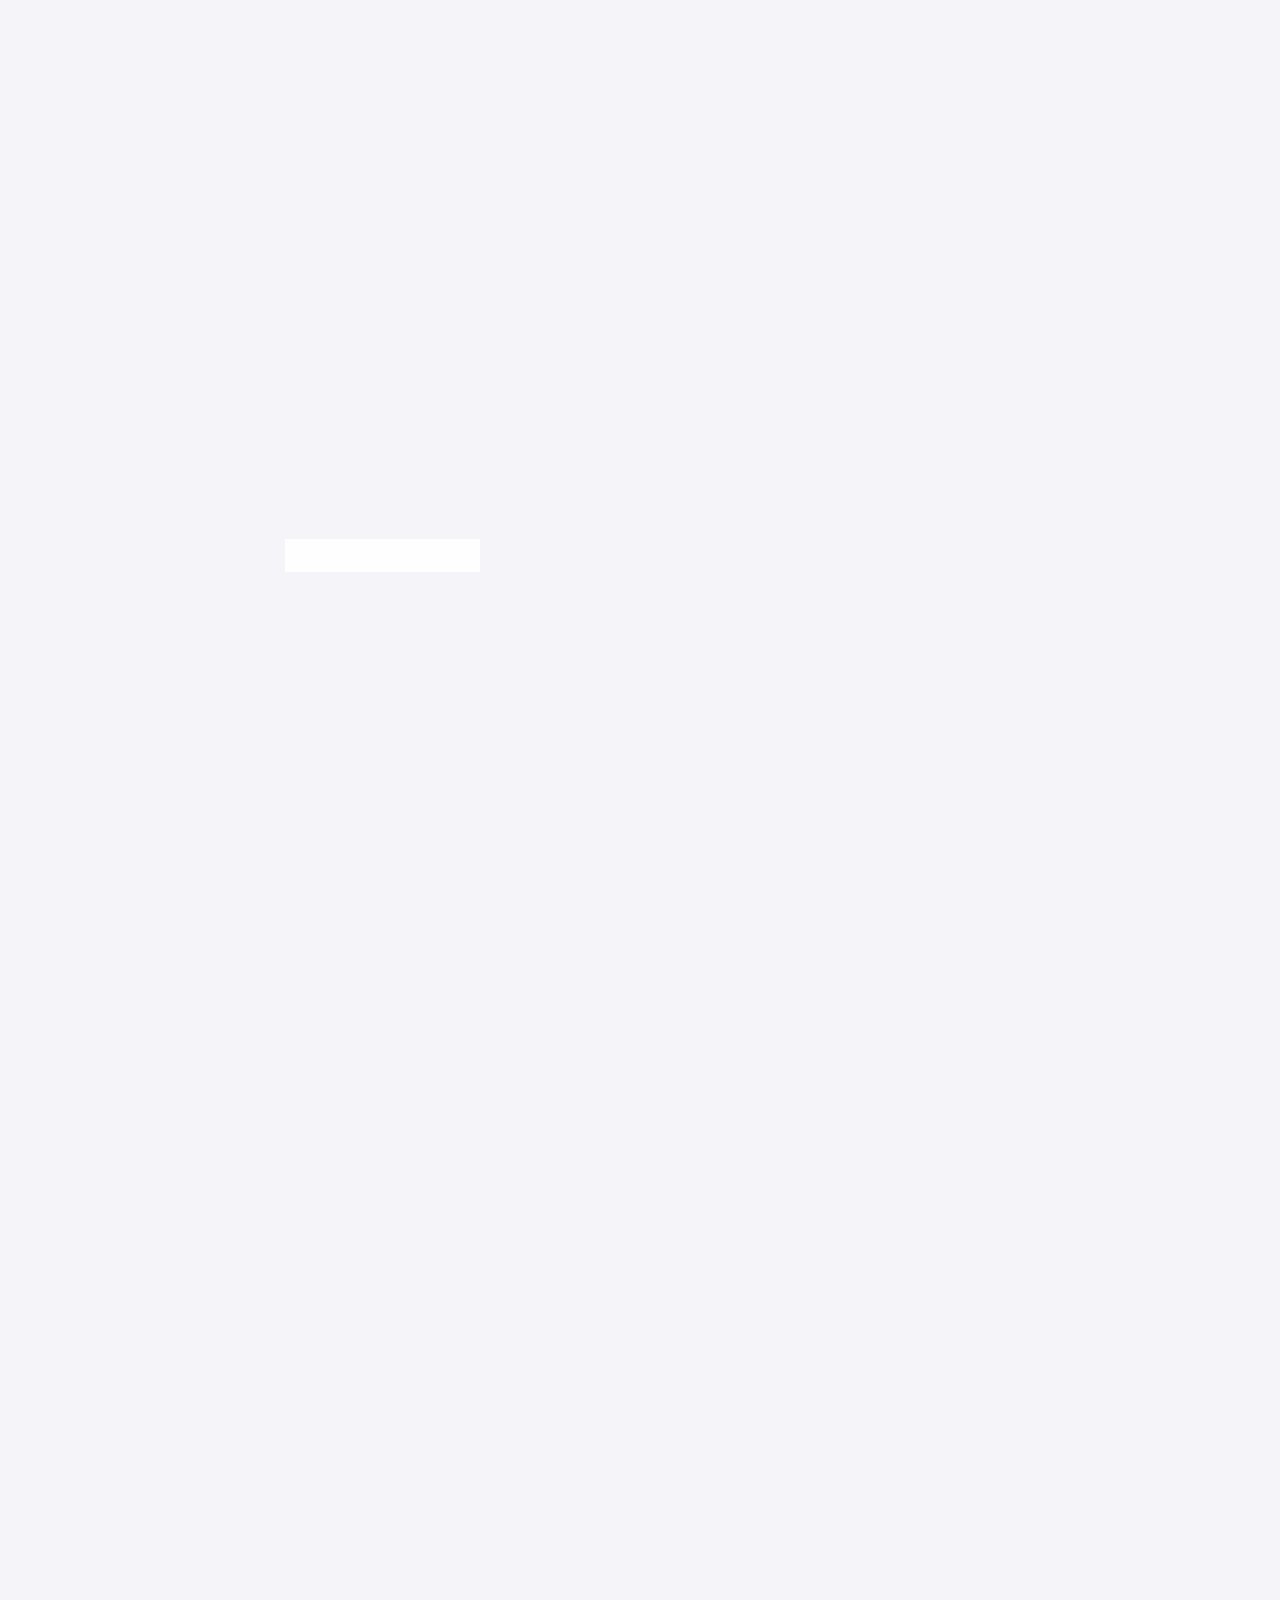
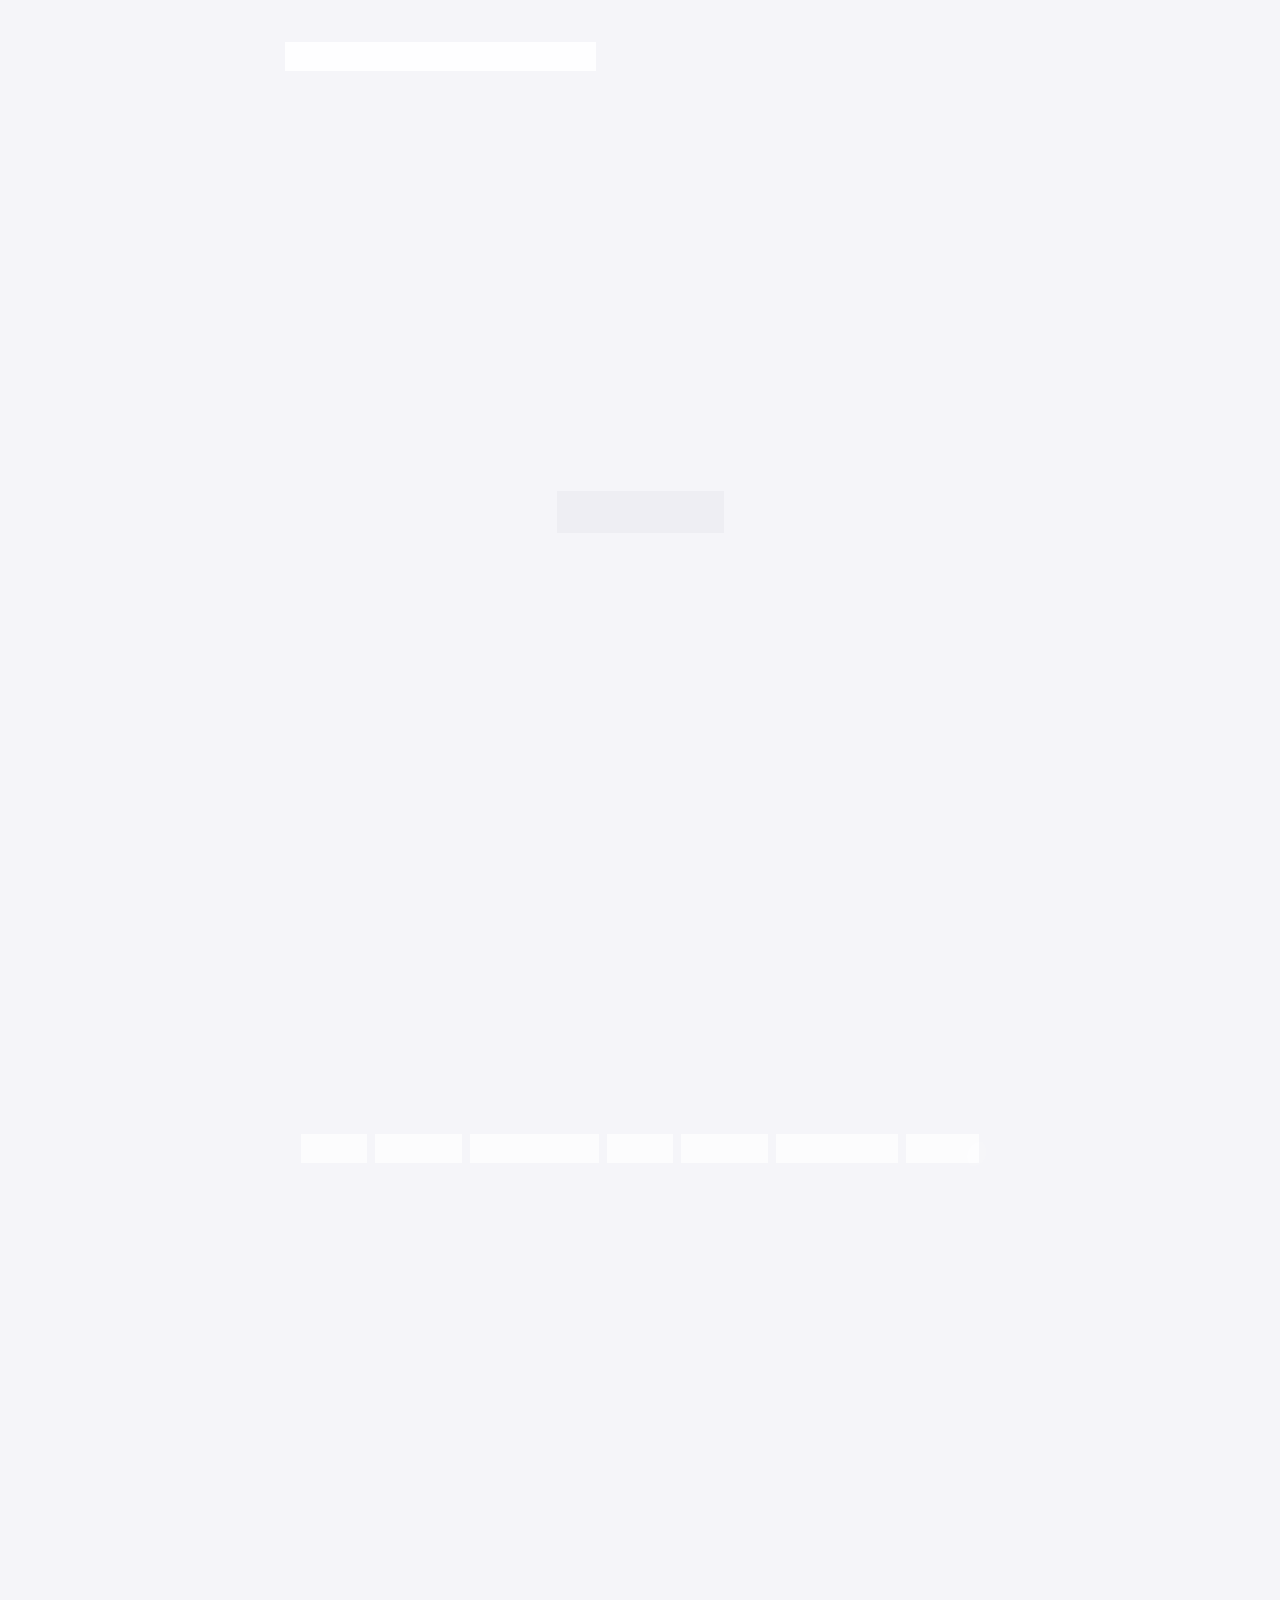
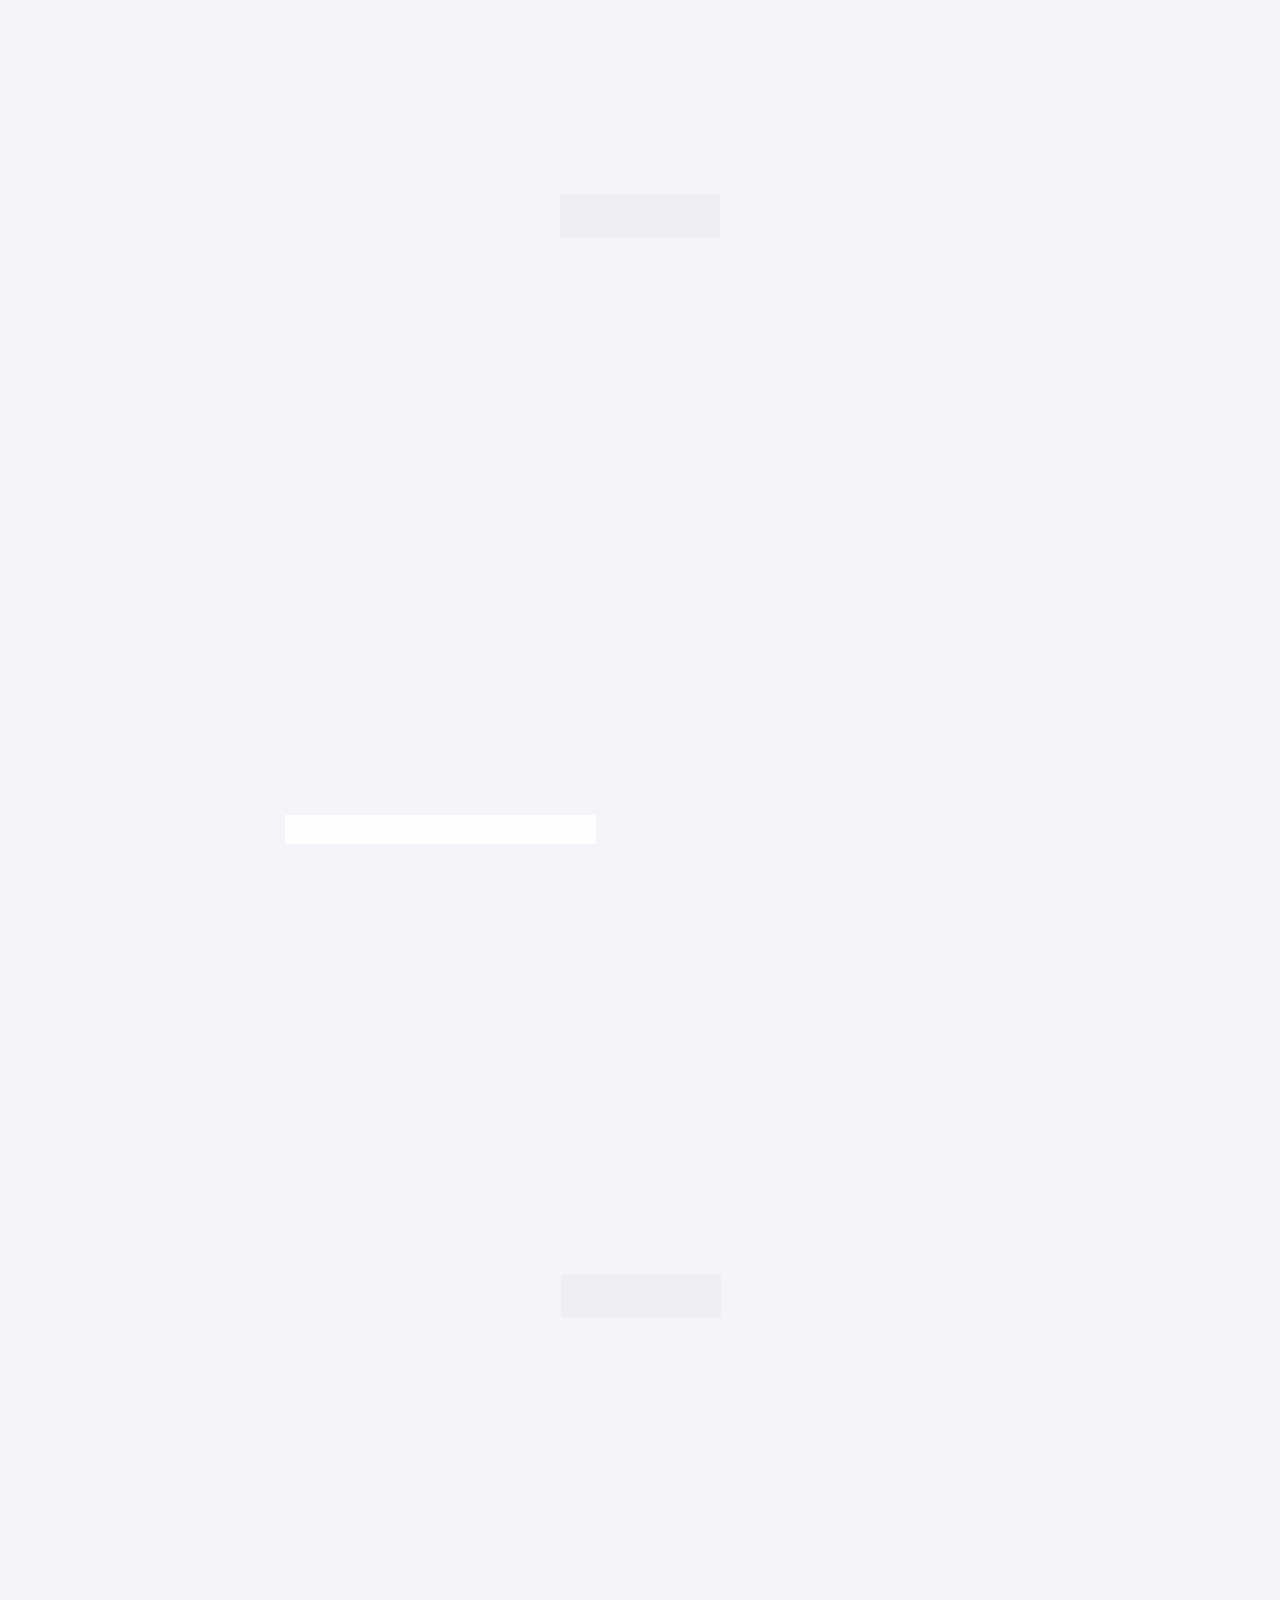
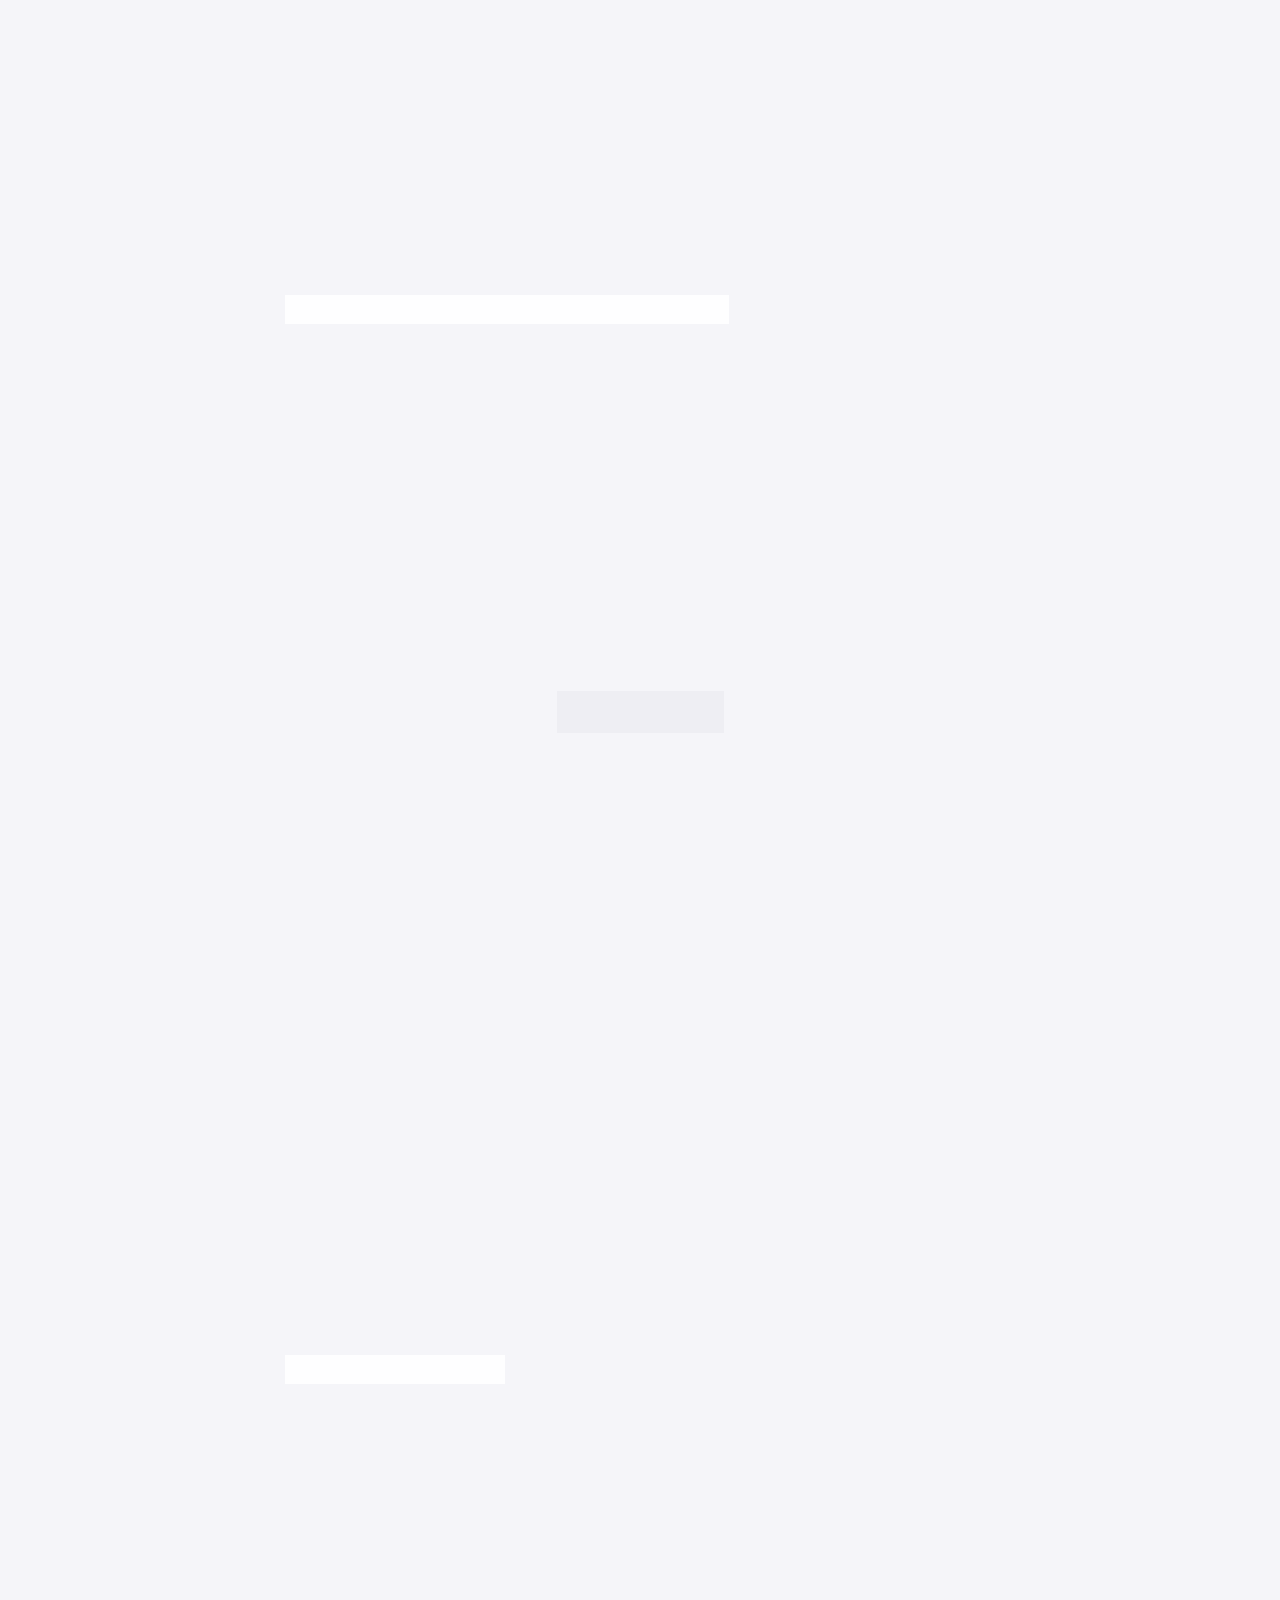
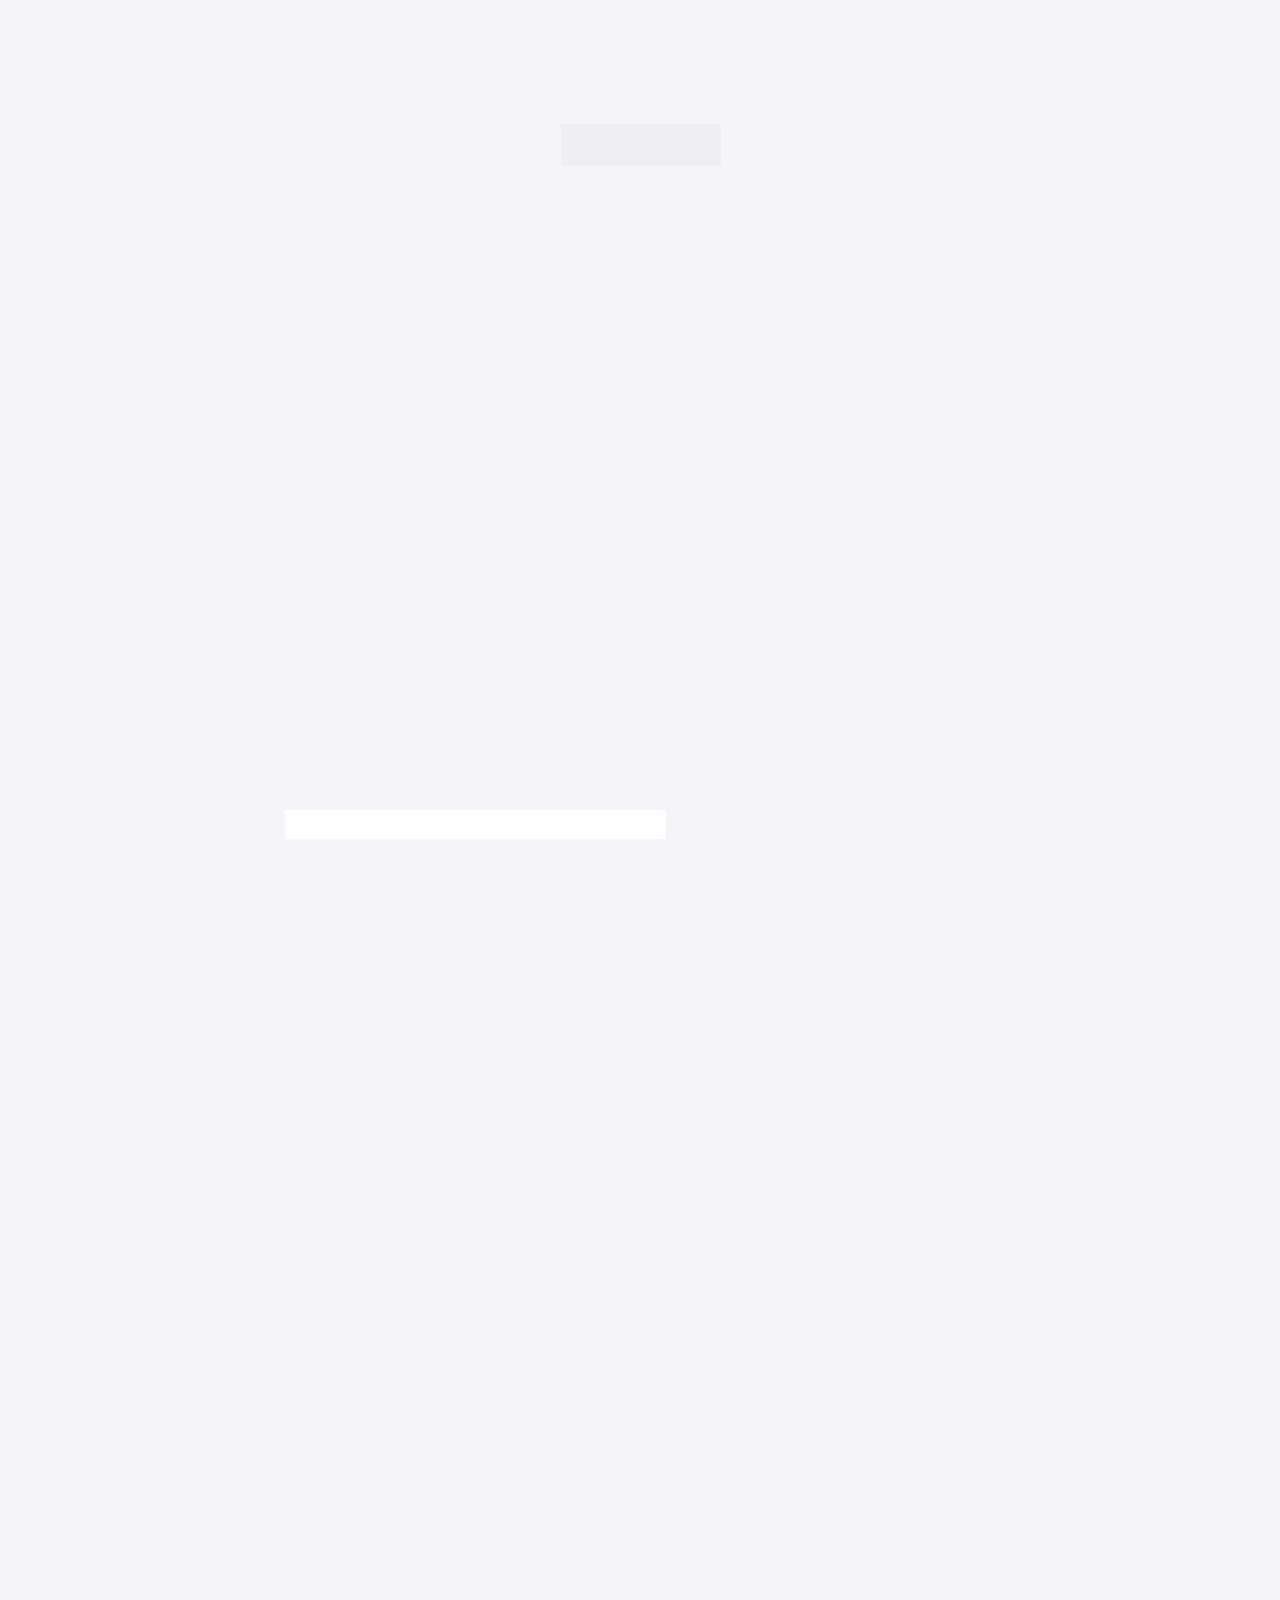
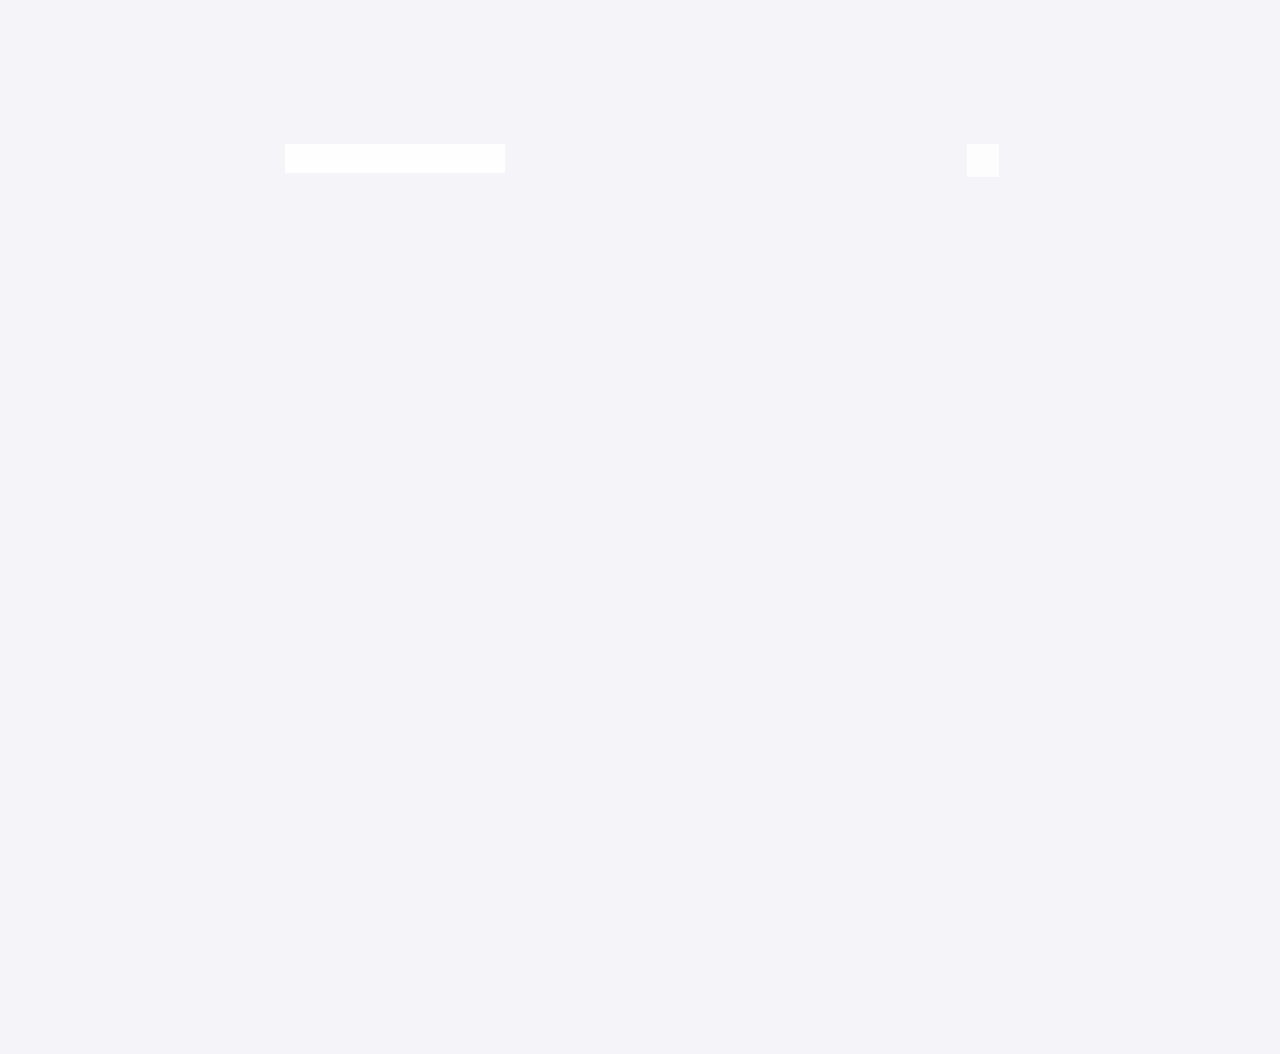
==== commit 70625672: "Background dots a touch darker Co-Authored-By: Claude Opus 5.5 <noreply@anthropic.com>" ====
--- a/accounts-architecture.html
+++ b/accounts-architecture.html
@@ -14,7 +14,7 @@
   <link rel="preconnect" href="https://fonts.googleapis.com">
   <link rel="preconnect" href="https://fonts.gstatic.com" crossorigin>
   <link href="https://fonts.googleapis.com/css2?family=Geist:wght@400;500;600;700&family=Geist+Mono:wght@400&display=swap" rel="stylesheet">
-  <link rel="stylesheet" href="style.css?v=896">  <!-- bump the number after changing style.css so browsers load the new version -->
+  <link rel="stylesheet" href="style.css?v=897">  <!-- bump the number after changing style.css so browsers load the new version -->
   <script src="page-transitions.js?v=54"></script>
   <!-- Hold the first paint until the page is parsed, so a page transition has the whole page to animate -->
   <link rel="expect" href="#page-end" blocking="render">
--- a/style.css
+++ b/style.css
@@ -956,7 +956,7 @@
   inset: 0;
   z-index: 0;
   pointer-events: none;
-  background-image: url("data:image/svg+xml,%3Csvg xmlns='http://www.w3.org/2000/svg' width='24' height='24'%3E%3Crect x='11' y='11' width='2' height='2' rx='1' fill='%23CDCDD5'/%3E%3C/svg%3E");
+  background-image: url("data:image/svg+xml,%3Csvg xmlns='http://www.w3.org/2000/svg' width='24' height='24'%3E%3Crect x='11' y='11' width='2' height='2' rx='1' fill='%23C4C4CC'/%3E%3C/svg%3E");
   background-size: var(--dot-spacing) var(--dot-spacing);
   background-position: var(--shift-x) var(--shift-y);
 }
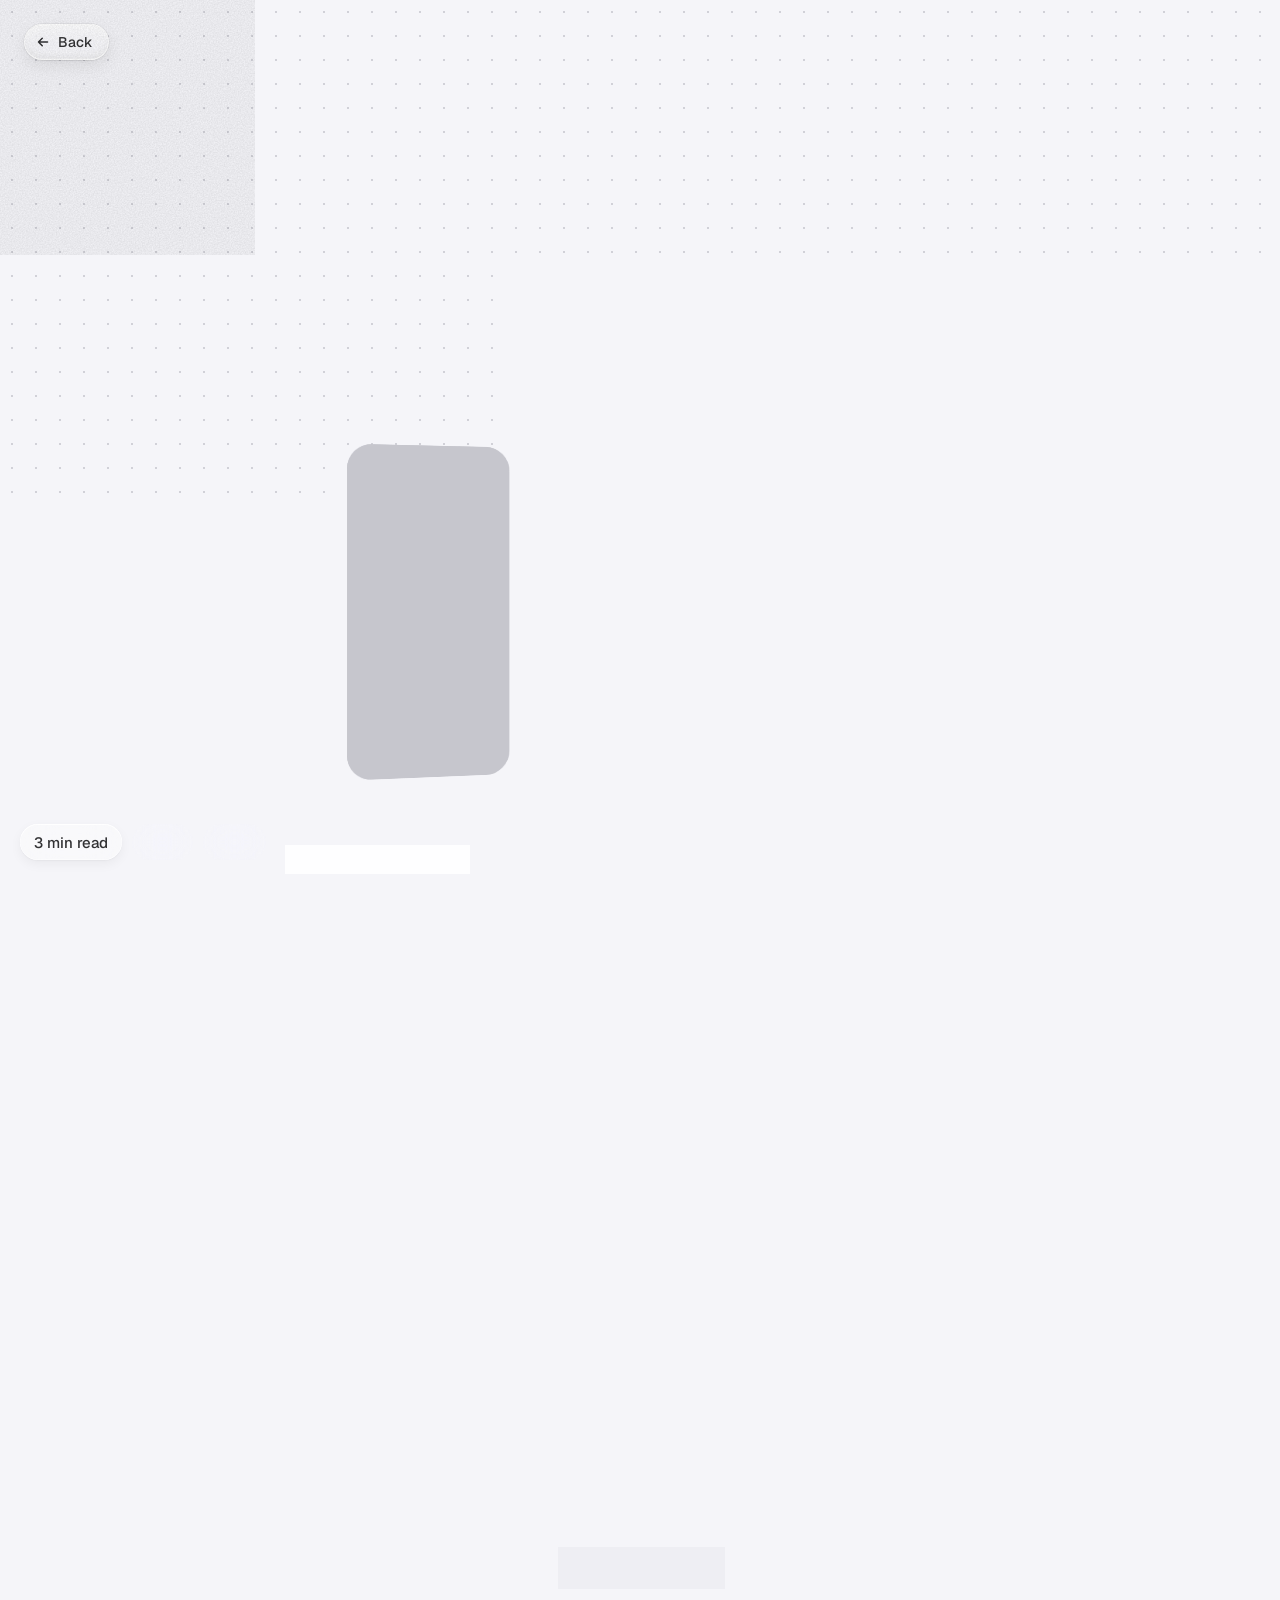
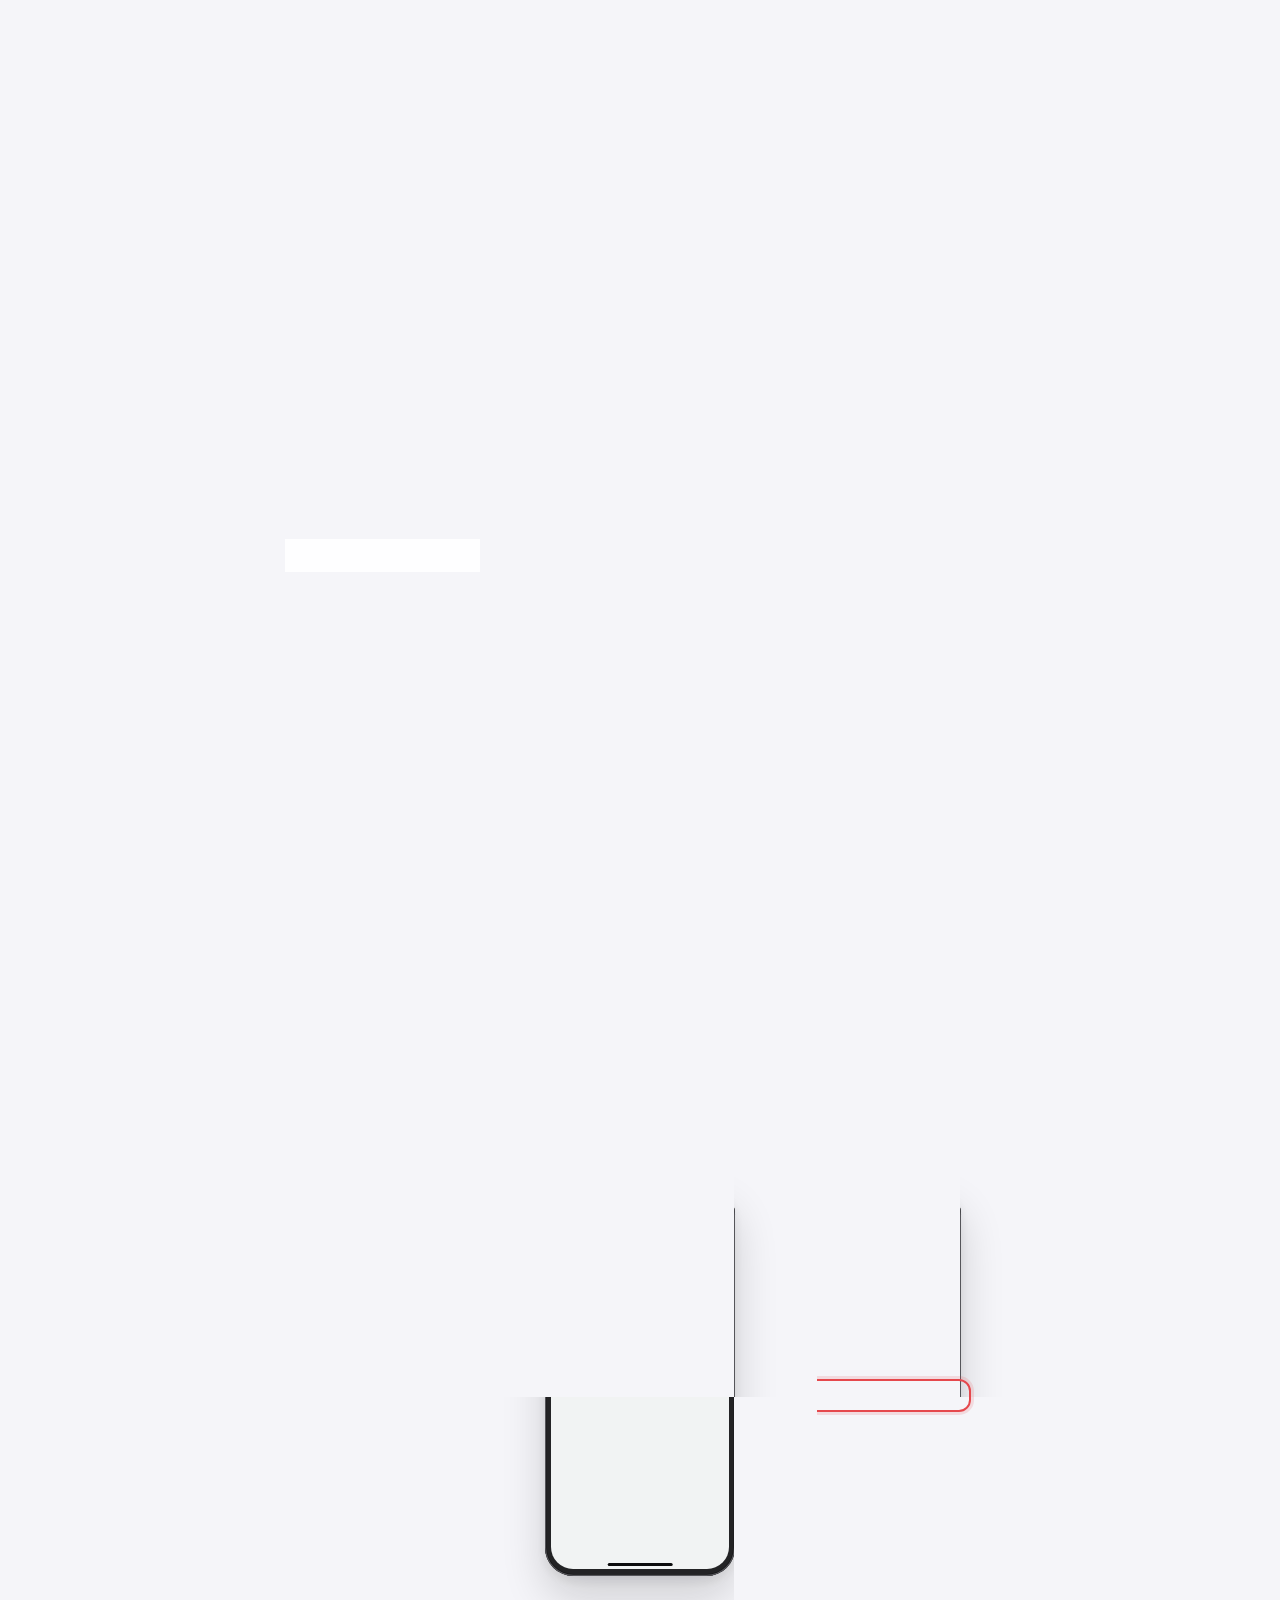
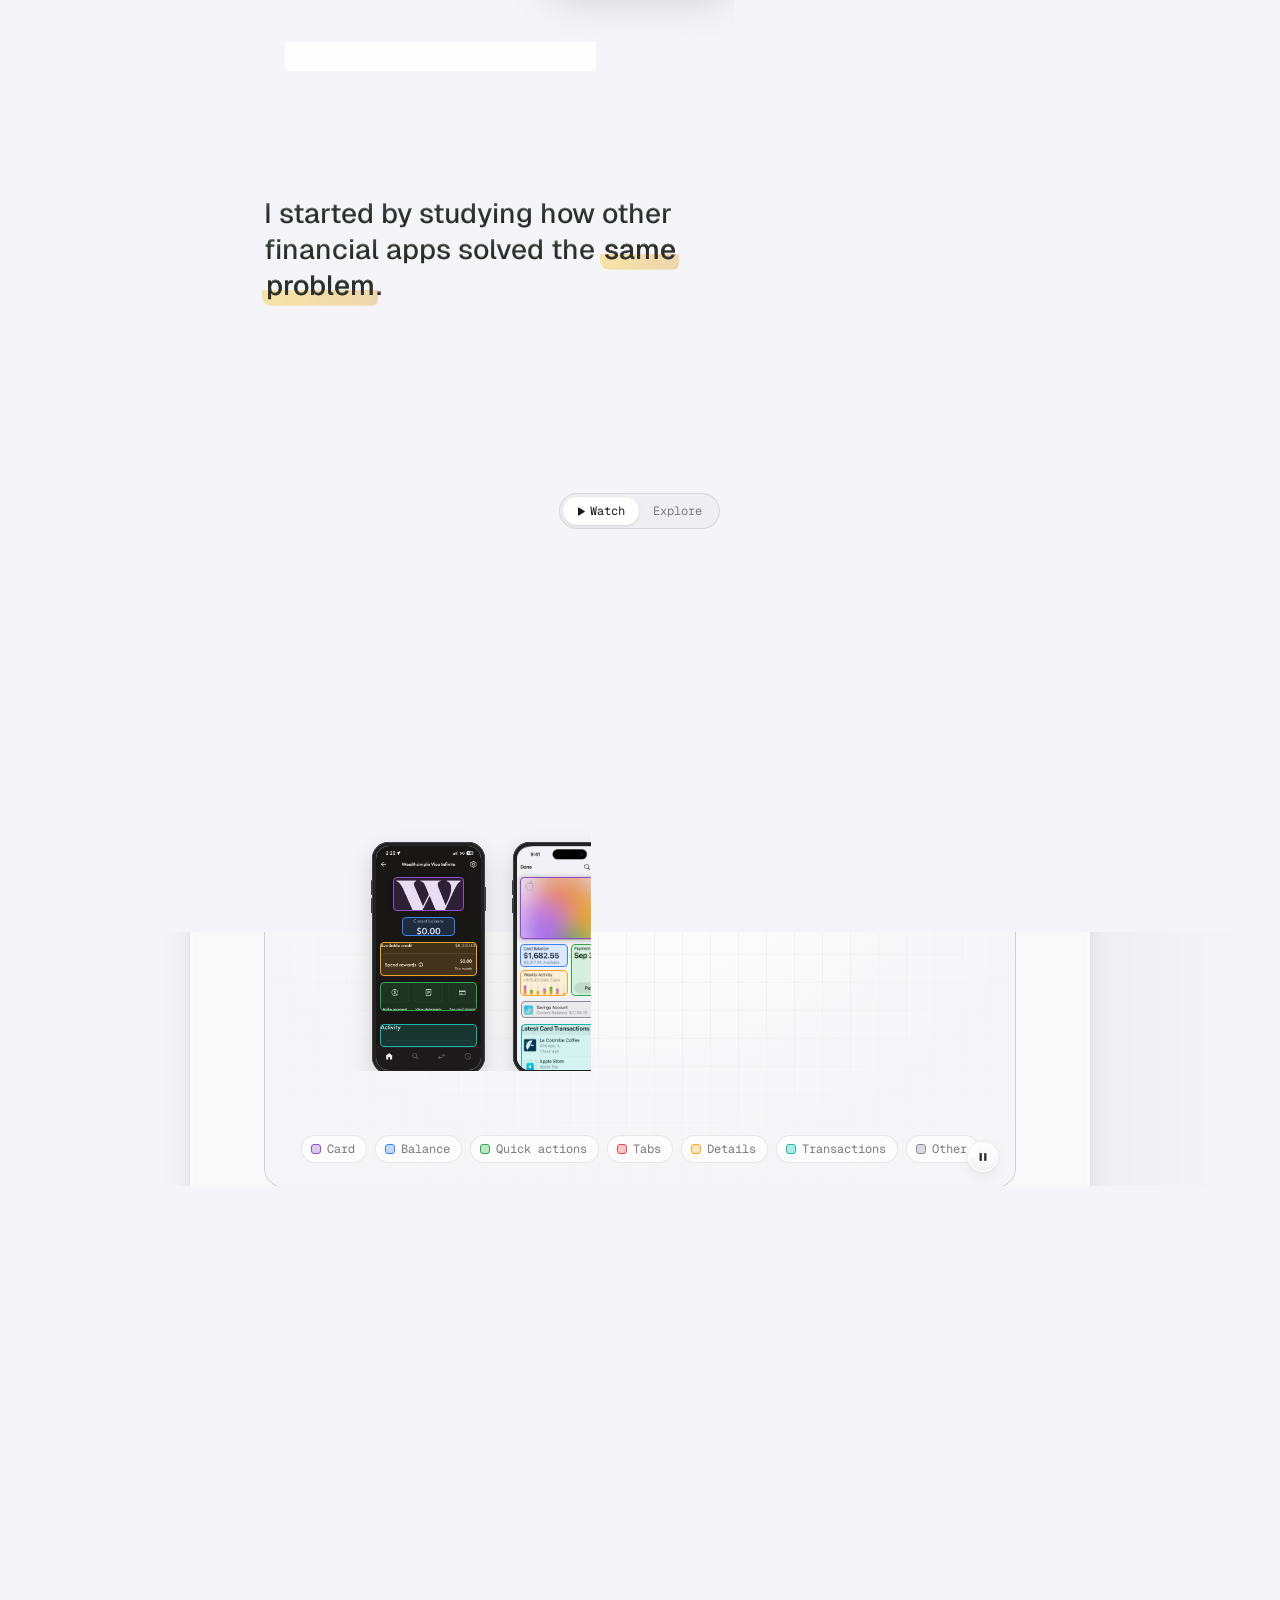
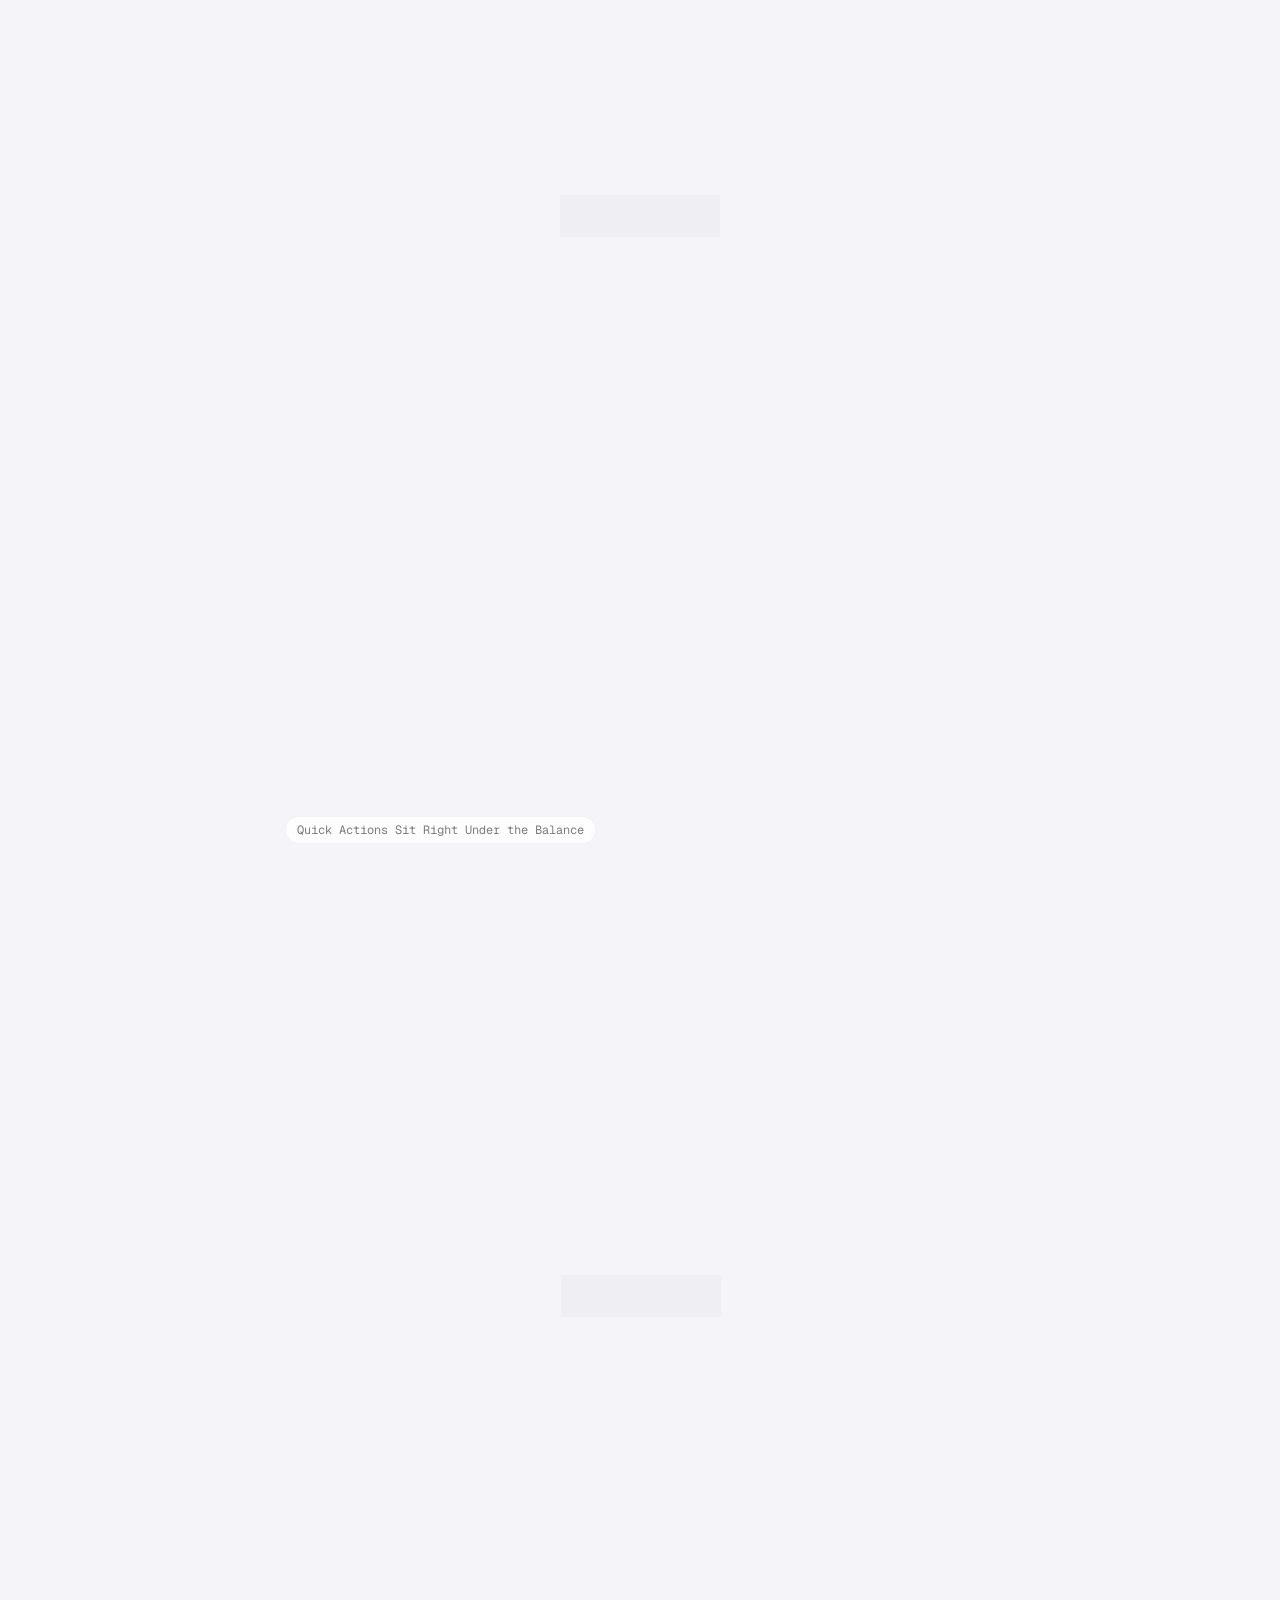
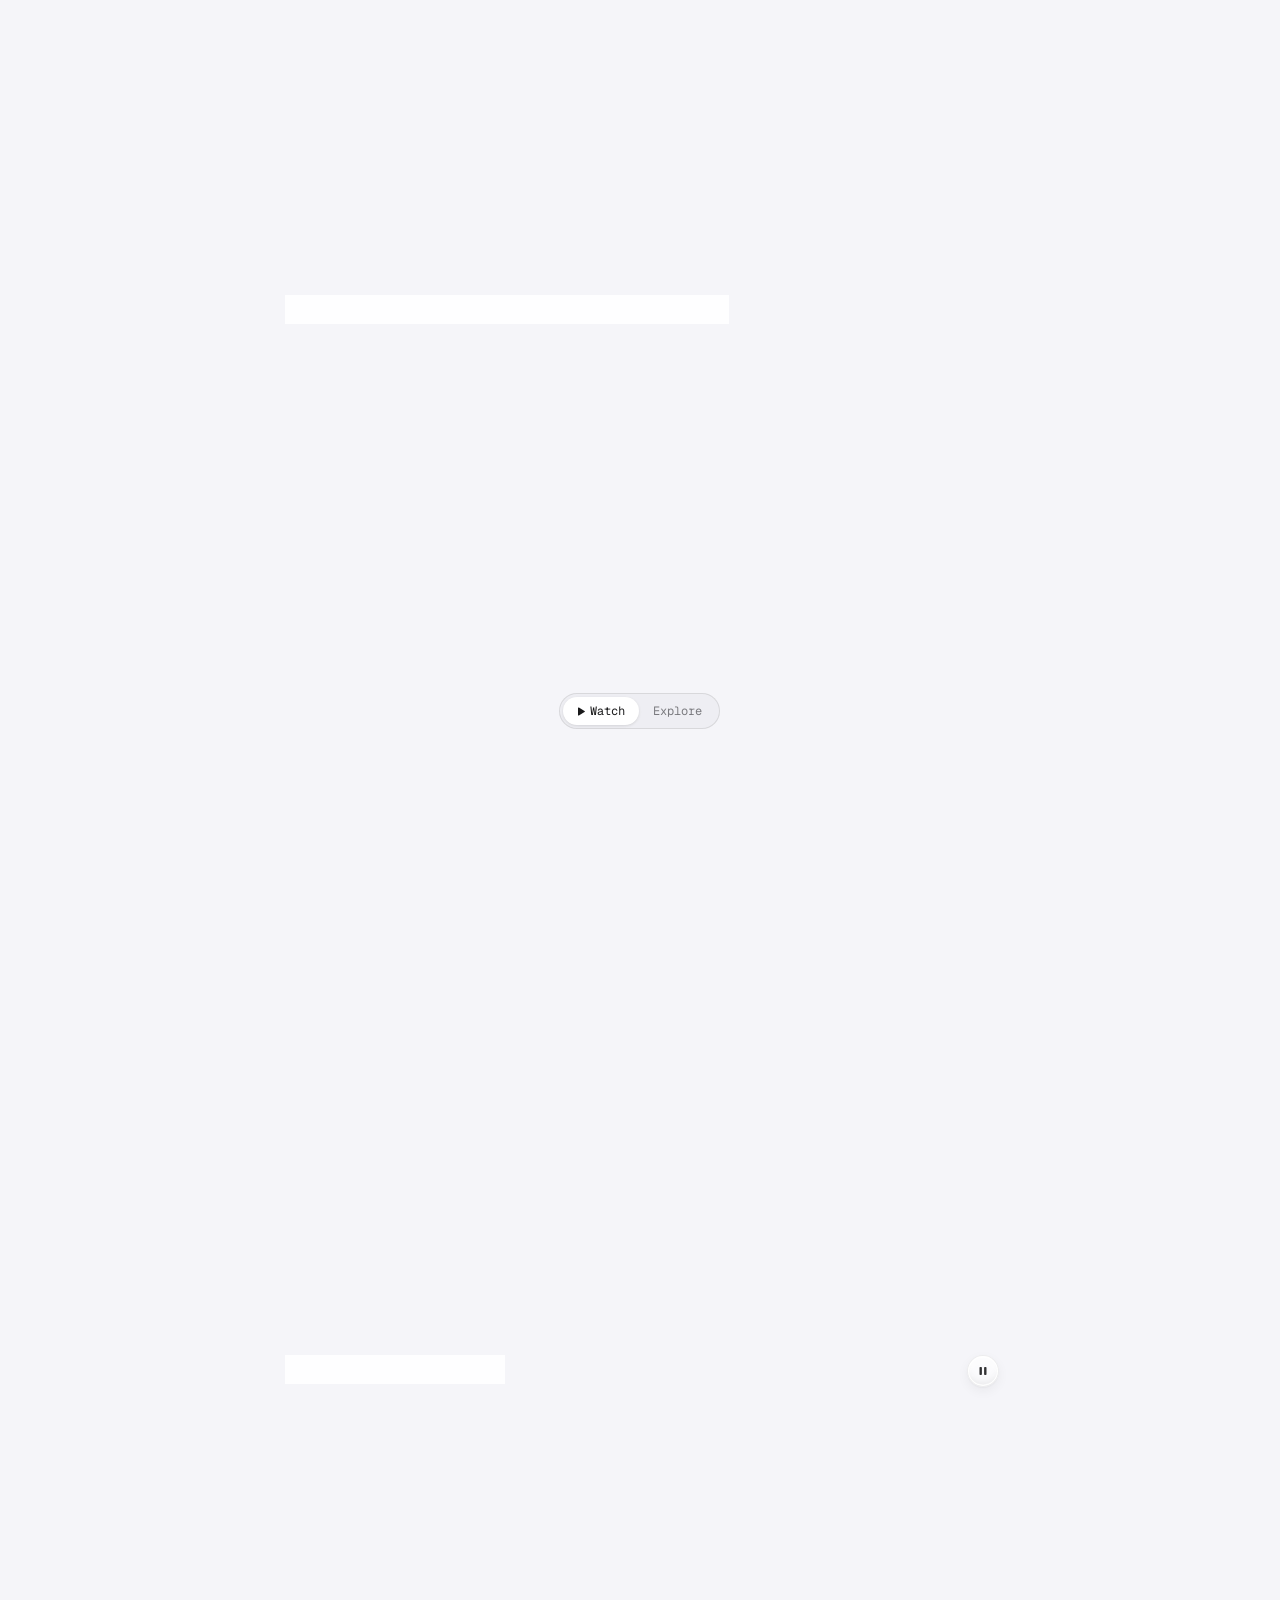
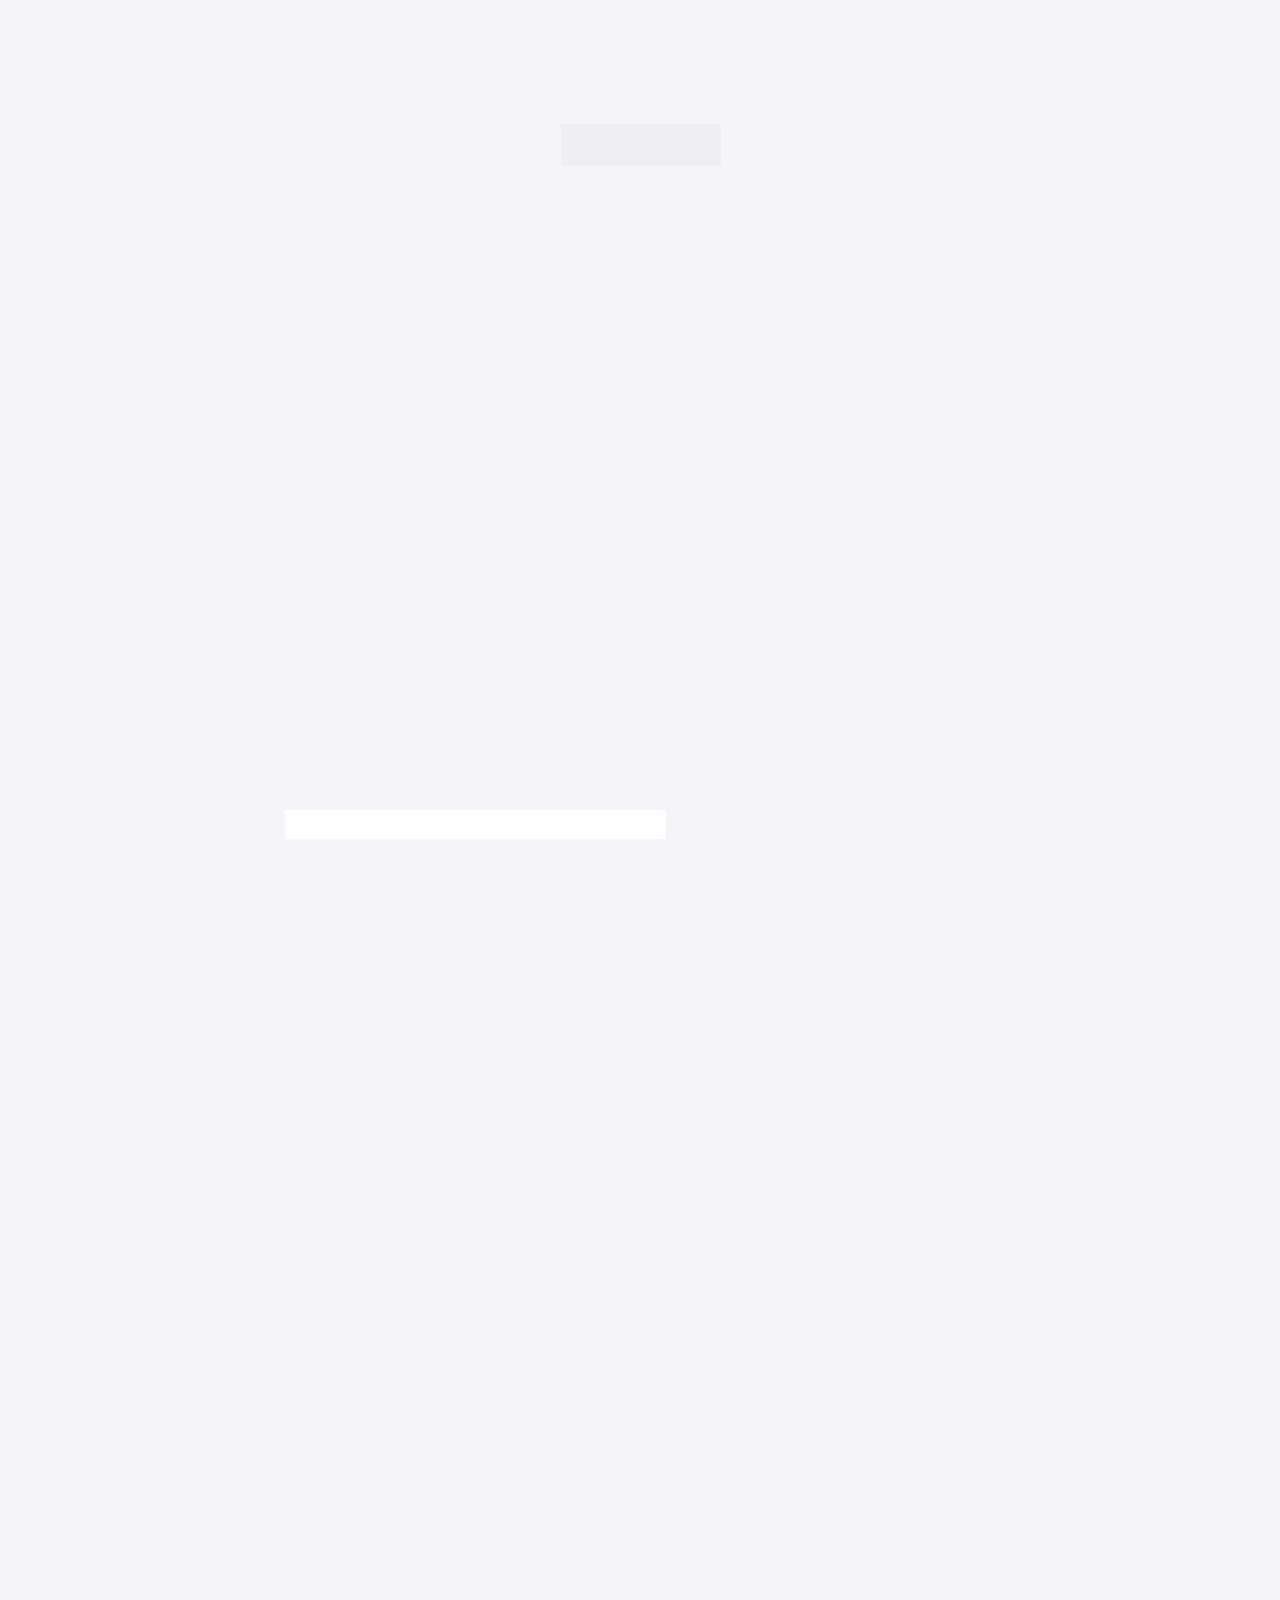
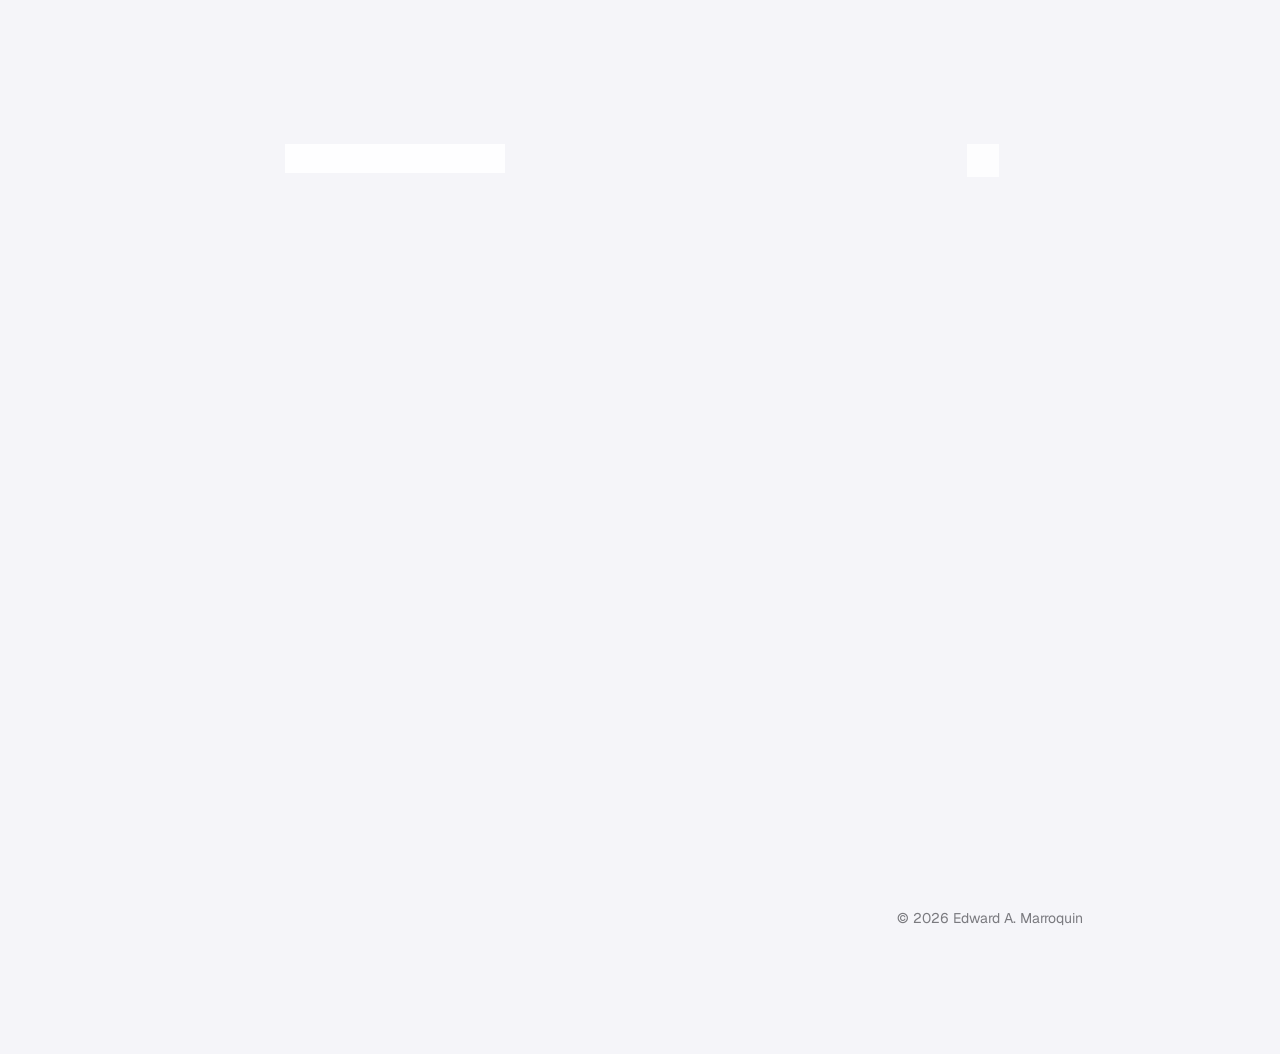
==== commit ee5d31bc: "Title finish on the resume and case studies; pills survive counter outages - The resume name, the he" ====
--- a/accounts-architecture.html
+++ b/accounts-architecture.html
@@ -14,12 +14,30 @@
   <link rel="preconnect" href="https://fonts.googleapis.com">
   <link rel="preconnect" href="https://fonts.gstatic.com" crossorigin>
   <link href="https://fonts.googleapis.com/css2?family=Geist:wght@400;500;600;700&family=Geist+Mono:wght@400&display=swap" rel="stylesheet">
-  <link rel="stylesheet" href="style.css?v=897">  <!-- bump the number after changing style.css so browsers load the new version -->
+  <link rel="stylesheet" href="style.css?v=900">  <!-- bump the number after changing style.css so browsers load the new version -->
   <script src="page-transitions.js?v=54"></script>
   <!-- Hold the first paint until the page is parsed, so a page transition has the whole page to animate -->
   <link rel="expect" href="#page-end" blocking="render">
 </head>
 <body>
+
+  <!-- The titles' finish (see "Title finish" in style.css): a faint light along
+       the letters' top edges and a fine frosted grain, like the resume's name -->
+  <svg width="0" height="0" style="position: absolute" aria-hidden="true" focusable="false">
+    <defs>
+      <filter id="wm-glass" x="-5%" y="-5%" width="110%" height="110%" color-interpolation-filters="sRGB">
+        <feOffset in="SourceAlpha" dy="1.3" result="down"/>
+        <feComposite in="SourceAlpha" in2="down" operator="out" result="edge"/>
+        <feGaussianBlur in="edge" stdDeviation="0.5" result="edgeSoft"/>
+        <feFlood flood-color="#fff" flood-opacity="0.28"/>
+        <feComposite in2="edgeSoft" operator="in" result="rim"/>
+        <feTurbulence type="fractalNoise" baseFrequency="0.9" numOctaves="2" seed="4" result="noise"/>
+        <feColorMatrix in="noise" type="matrix" values="0 0 0 0 1  0 0 0 0 1  0 0 0 0 1  0 0 0 0.16 0" result="grain"/>
+        <feComposite in="grain" in2="SourceAlpha" operator="in" result="frost"/>
+        <feMerge><feMergeNode in="SourceGraphic"/><feMergeNode in="frost"/><feMergeNode in="rim"/></feMerge>
+      </filter>
+    </defs>
+  </svg>
 
   <div class="dot-grid" aria-hidden="true"></div>
 
@@ -748,7 +766,7 @@
     })();
   </script>
   <!-- Likes and views (page-stats.js) -->
-  <script src="page-stats.js?v=1"></script>
+  <script src="page-stats.js?v=2"></script>
   <div id="page-end"></div>
   <script src="offscreen-pause.js?v=1" defer></script>
 </body>
--- a/style.css
+++ b/style.css
@@ -2379,10 +2379,58 @@
   100% { opacity: 1; background-position: 0 0; }
 }
 
+/* The headline's plain words in the same finish (the gradient words keep
+   their own): each line gets the gradient top to bottom (clone), and the
+   filter sits on the plain words only, so the animated gradient words
+   don't make it redraw every frame */
+.resume-statement .wm-text {
+  padding-bottom: 0.06em;
+  background: linear-gradient(180deg, #3d443f 0%, #1a1e1b 55%, #0f1210 100%);
+  -webkit-box-decoration-break: clone;
+  box-decoration-break: clone;
+  -webkit-background-clip: text;
+  background-clip: text;
+  color: transparent;
+  -webkit-text-fill-color: transparent;
+  filter: url(#wm-glass);
+}
+
+/* ===== Title finish (case studies) =====
+   The page title and the section and step titles in the presentation
+   titles' finish: a dark green-black gradient down each line (one gradient
+   per line height), with a faint light along the letters' top edges and a
+   fine frosted grain (#wm-glass, in each case study's page). Highlighted
+   words keep solid text over their marker band, so the band doesn't tint
+   them. */
+.page-case :is(.case-page-title, .case-page-section h2:not(.case-eyebrow), .case-page-section h3) {
+  background: linear-gradient(180deg, #3d443f 0%, #1a1e1b 55%, #0f1210 100%) 0 0 / 100% 1lh repeat-y;
+  -webkit-background-clip: text;
+  background-clip: text;
+  color: transparent;
+  -webkit-text-fill-color: transparent;
+  filter: url(#wm-glass);
+}
+
+.page-case :is(.case-page-title, .case-page-section h2:not(.case-eyebrow), .case-page-section h3) .case-mark {
+  color: #1a1e1b;
+  -webkit-text-fill-color: #1a1e1b;
+}
+
+/* The name in the presentation titles' finish: a dark green-black gradient
+   down the letters, a faint light along their top edges and a fine frosted
+   grain (#wm-glass, in index.html) */
 .resume-name {
   font: var(--type-h1);
   letter-spacing: normal;
-  color: var(--resume-text);
+  width: fit-content;
+  padding-bottom: 0.06em;
+  margin-bottom: -0.06em;
+  background: linear-gradient(180deg, #3d443f 0%, #1a1e1b 55%, #0f1210 100%);
+  -webkit-background-clip: text;
+  background-clip: text;
+  color: transparent;
+  -webkit-text-fill-color: transparent;
+  filter: url(#wm-glass);
 }
 
 .resume-title,
